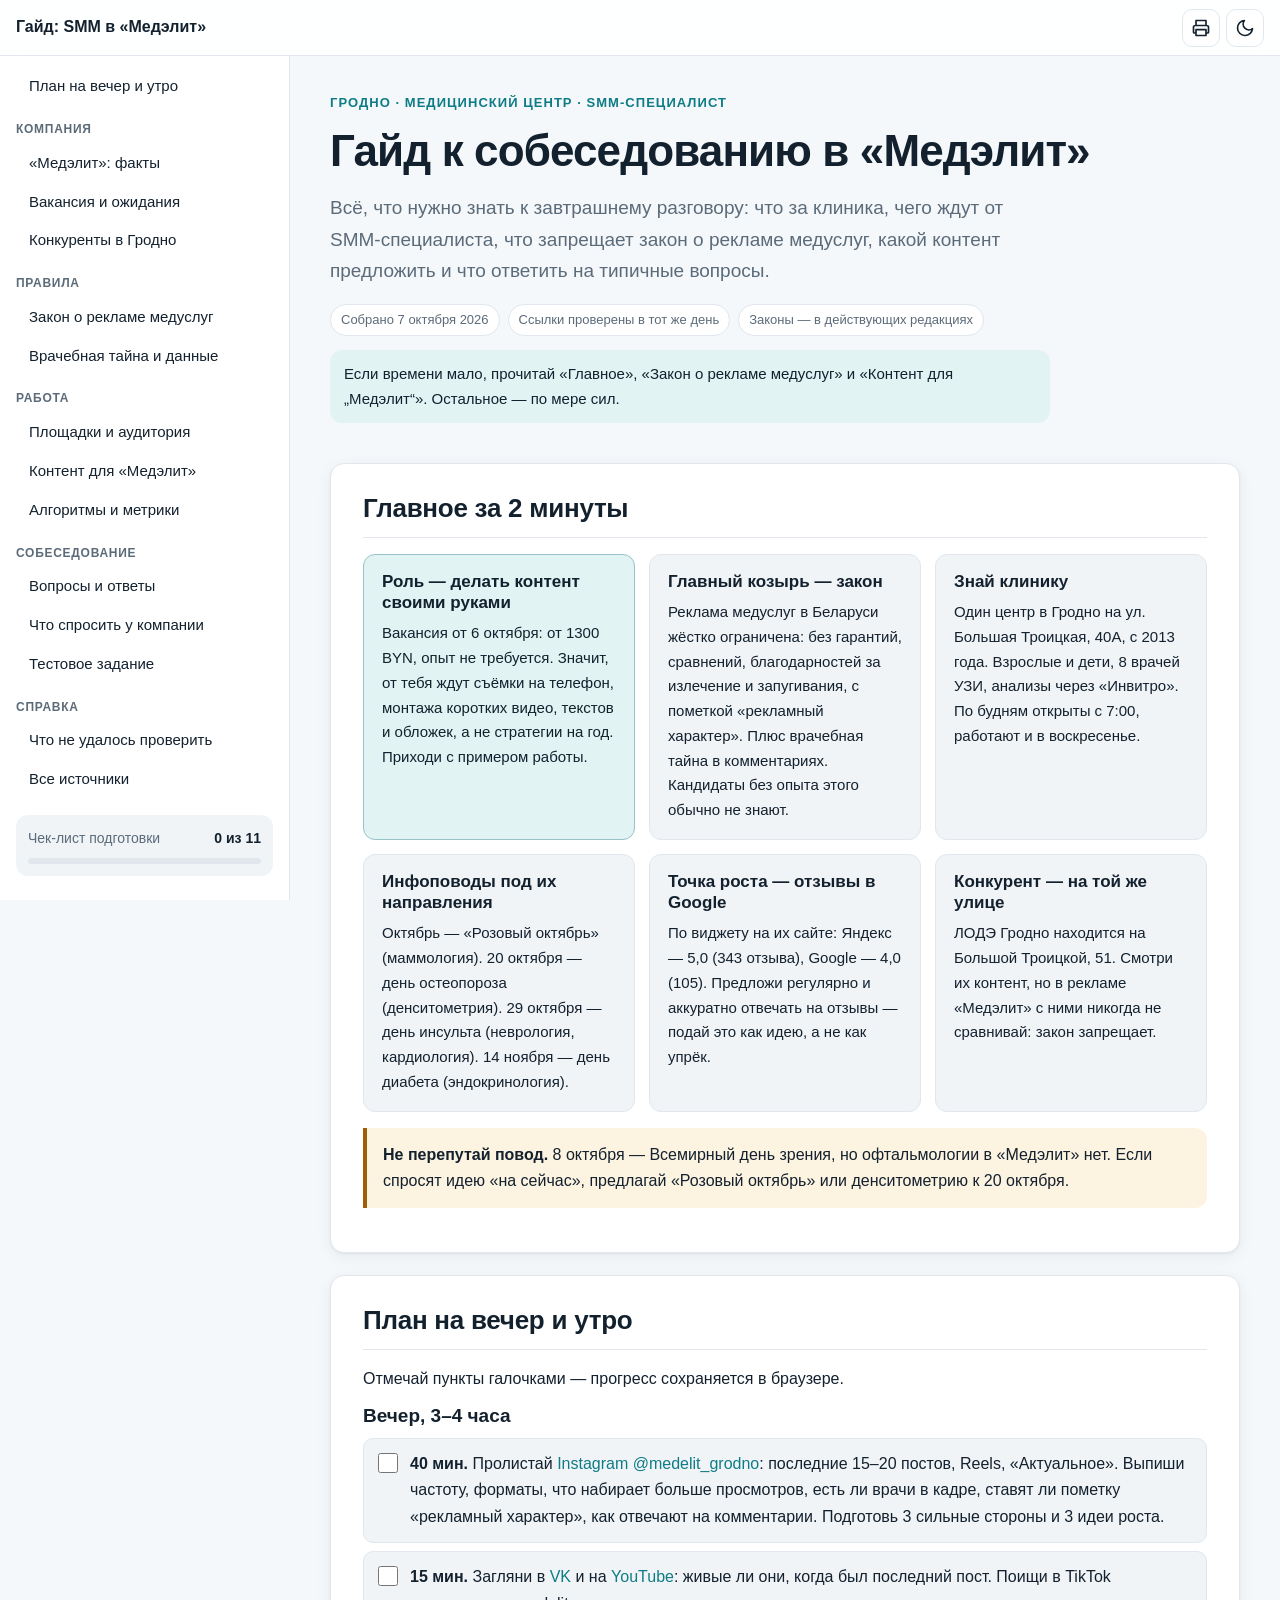
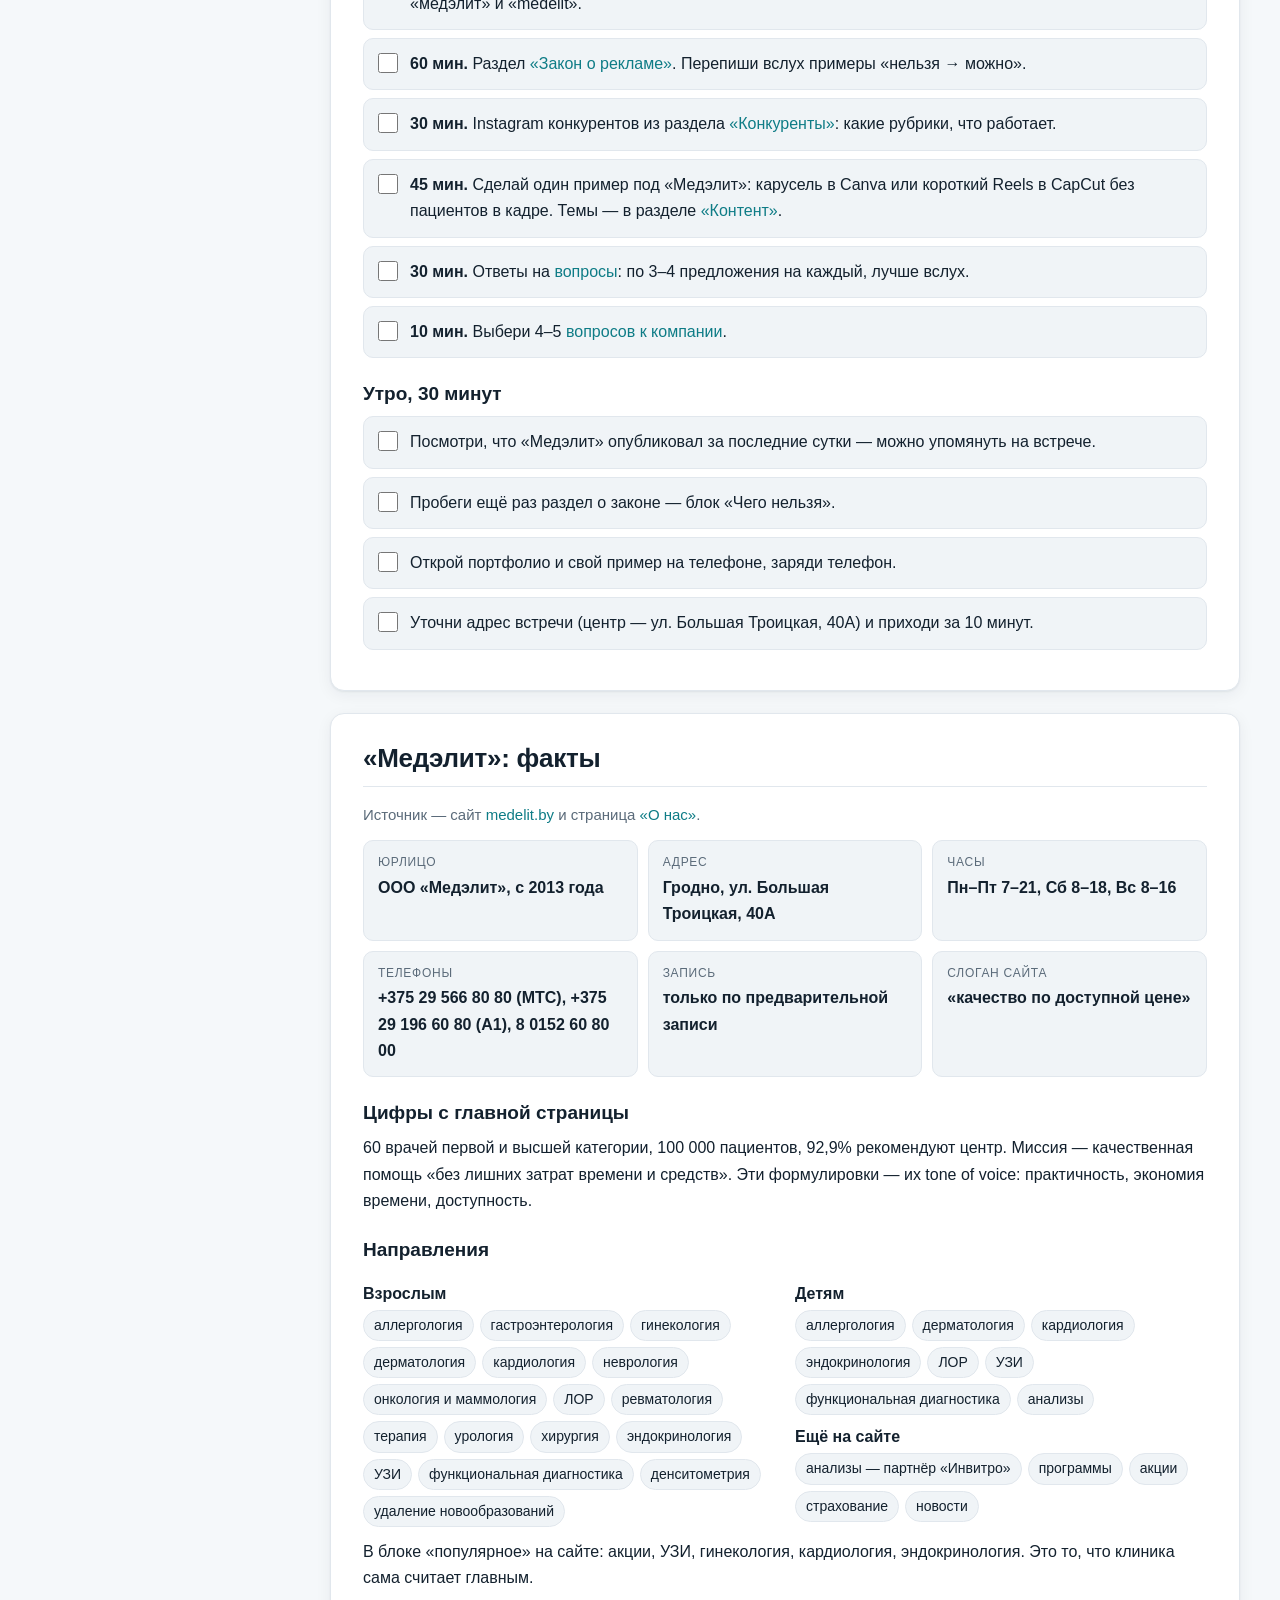
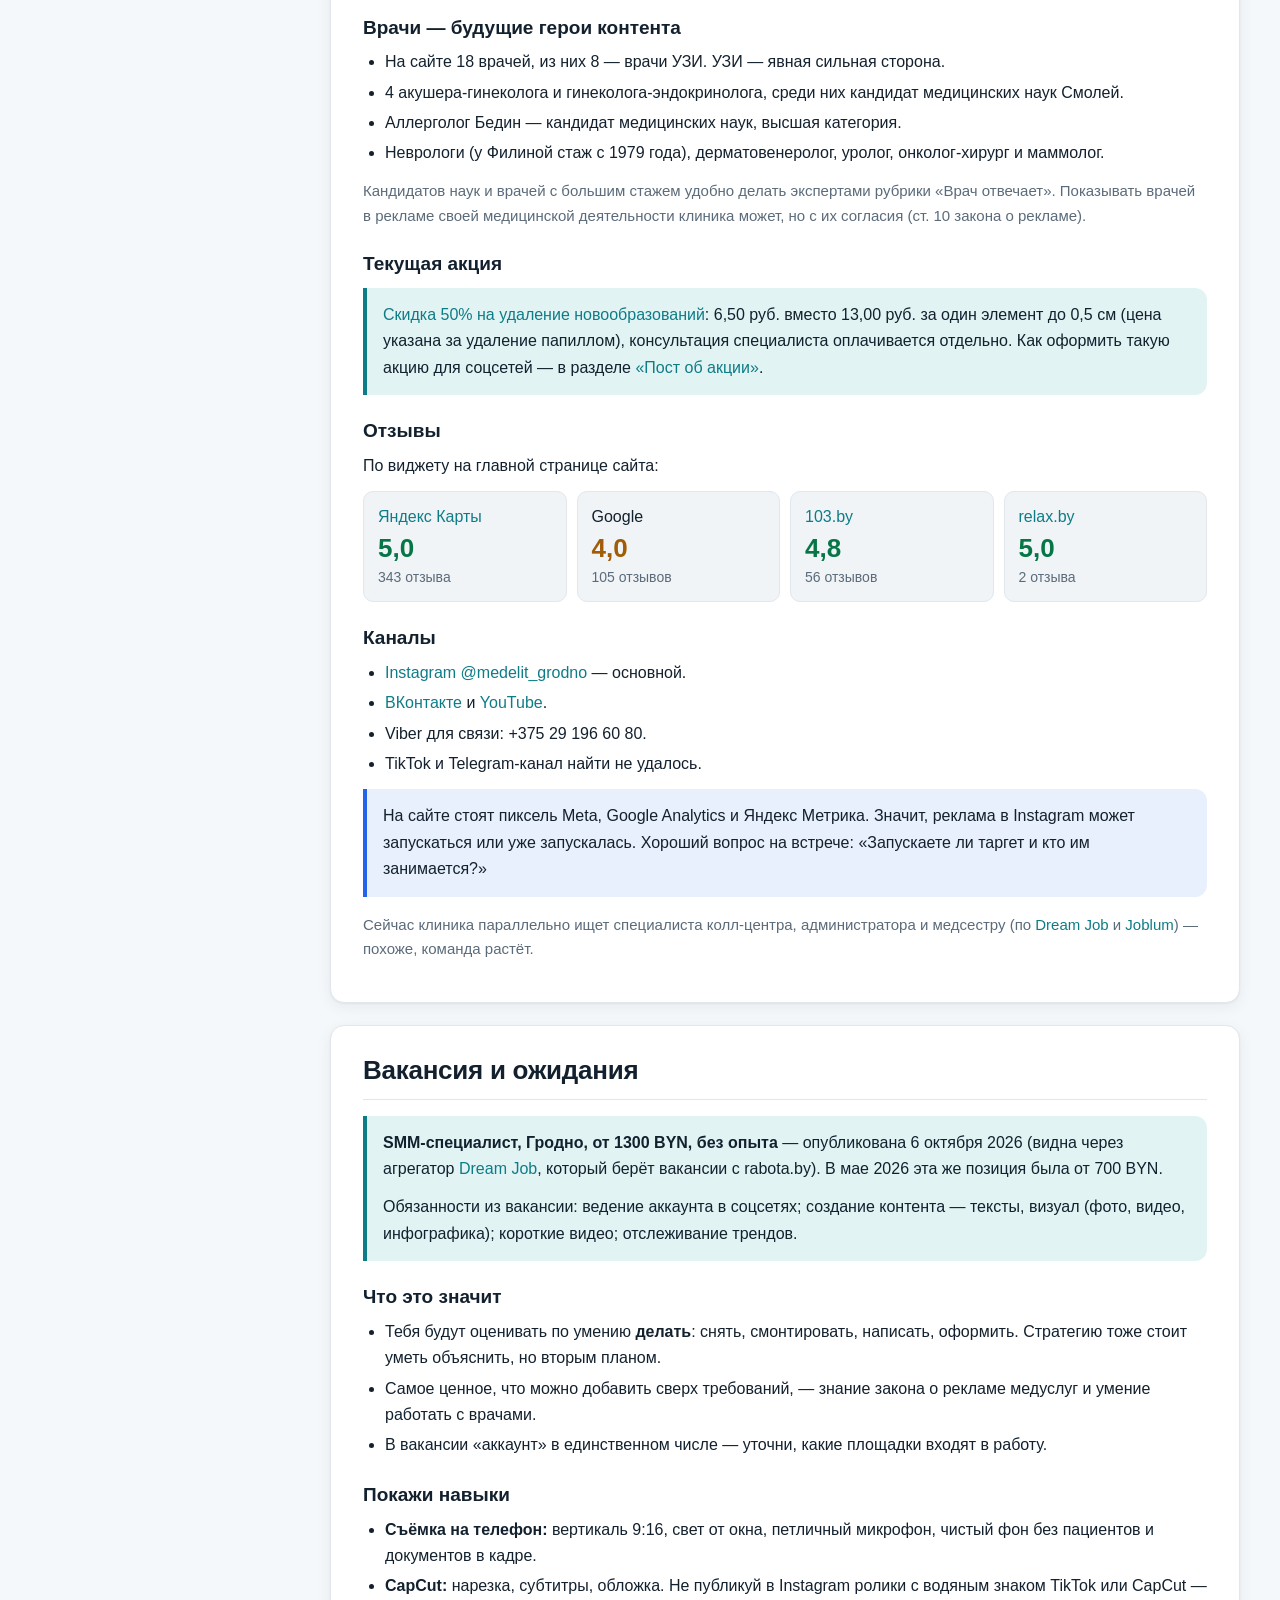
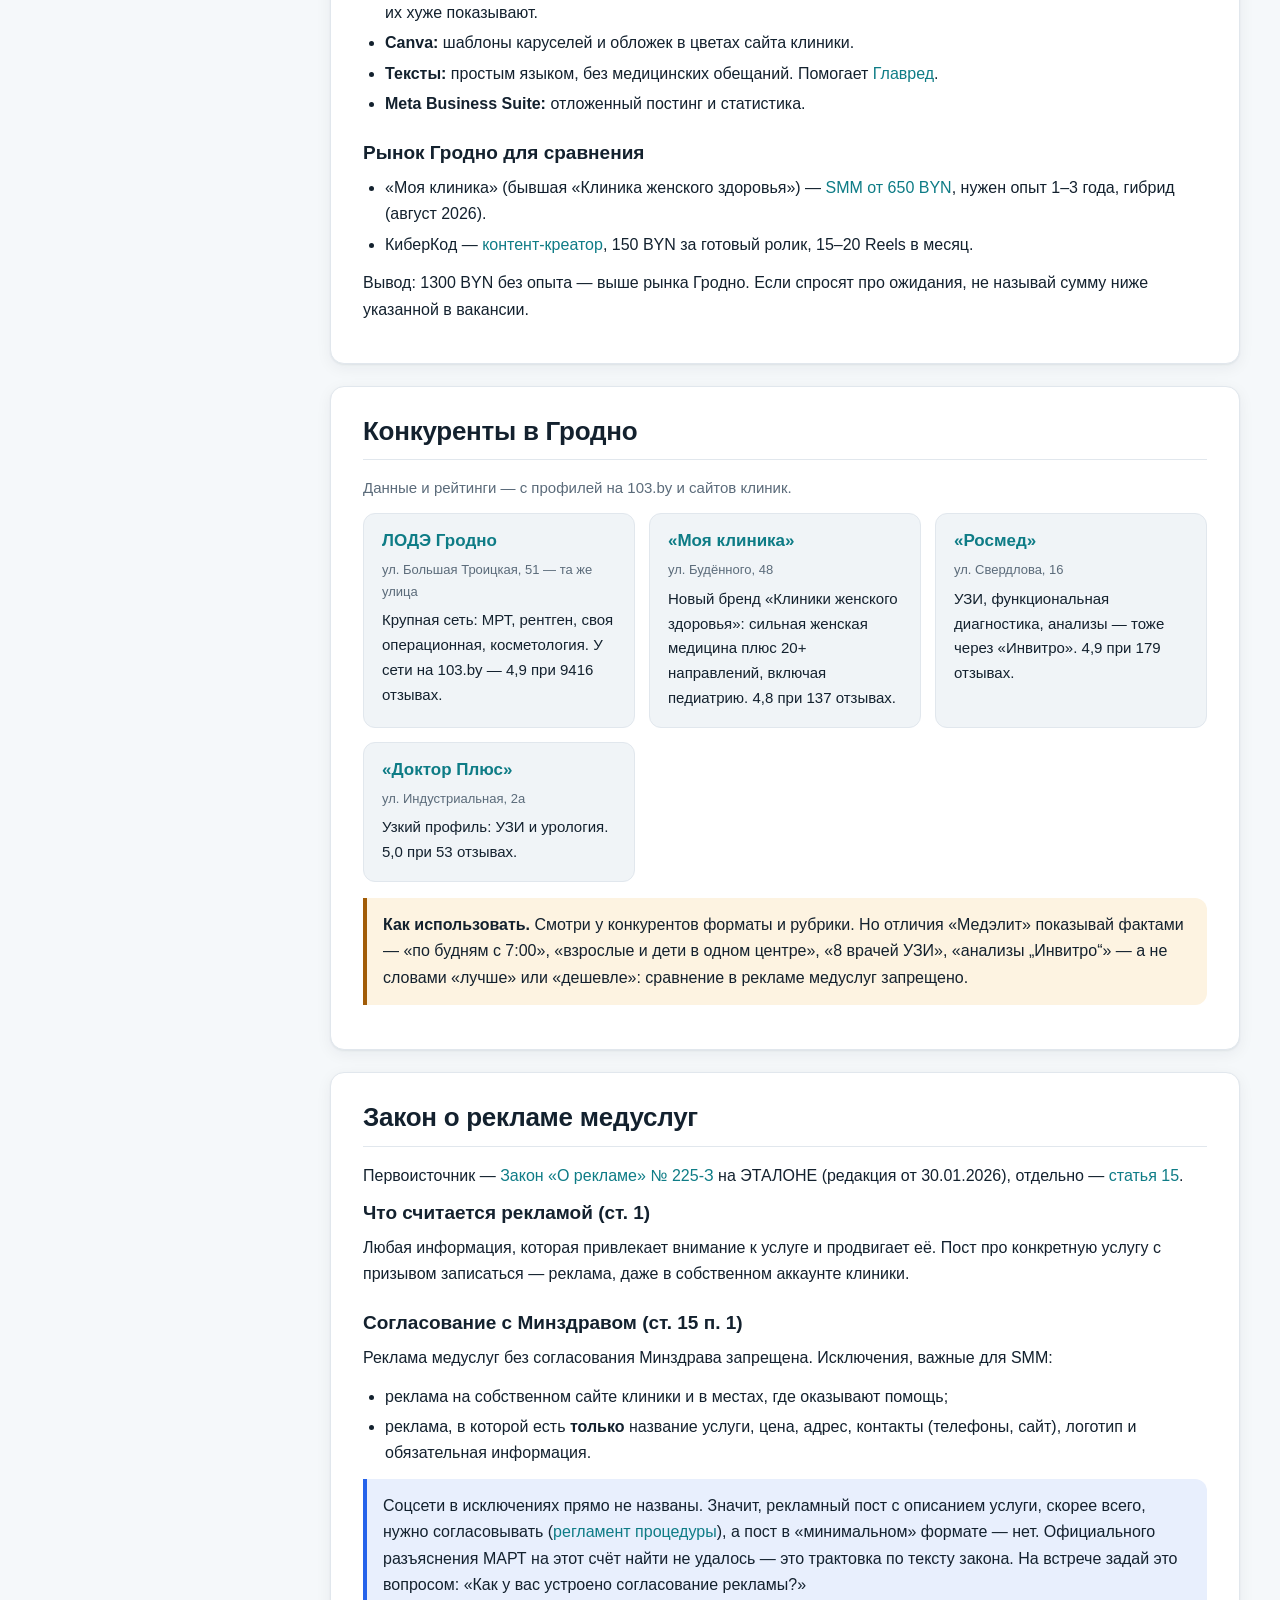
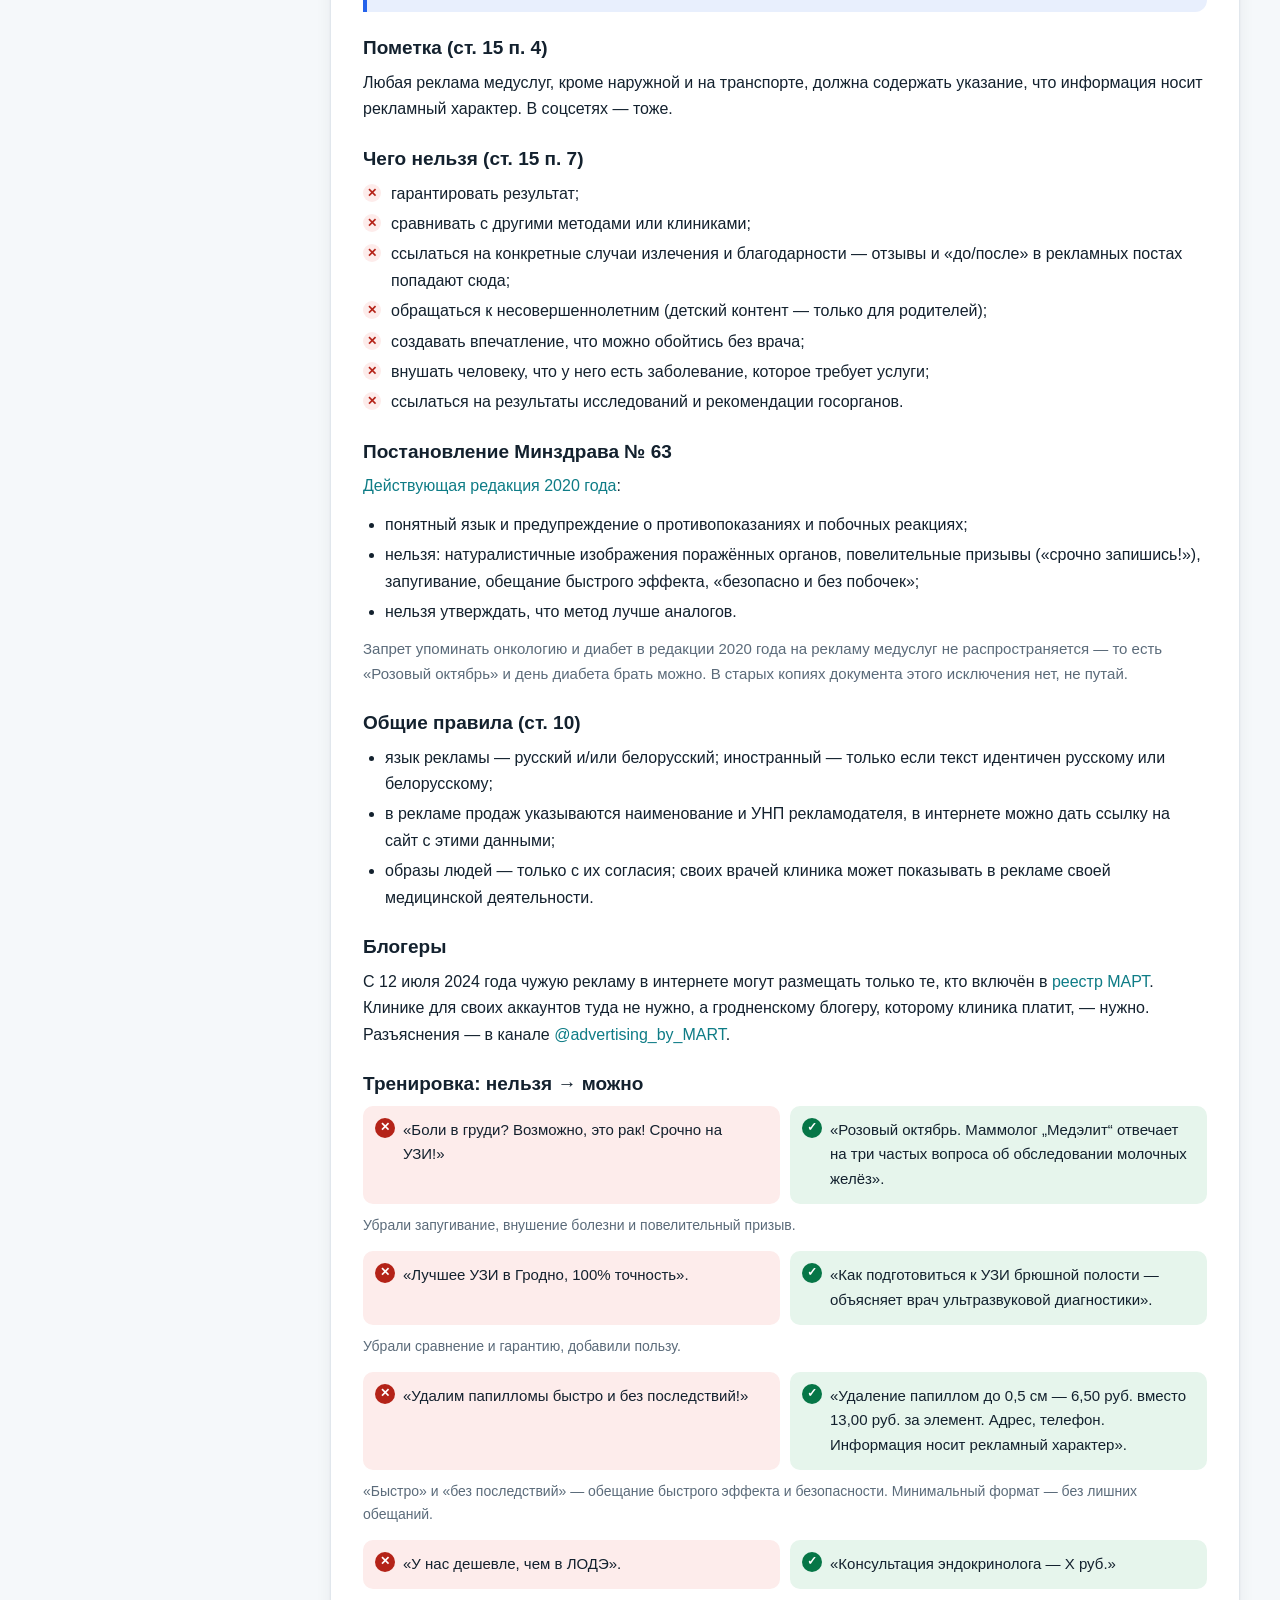
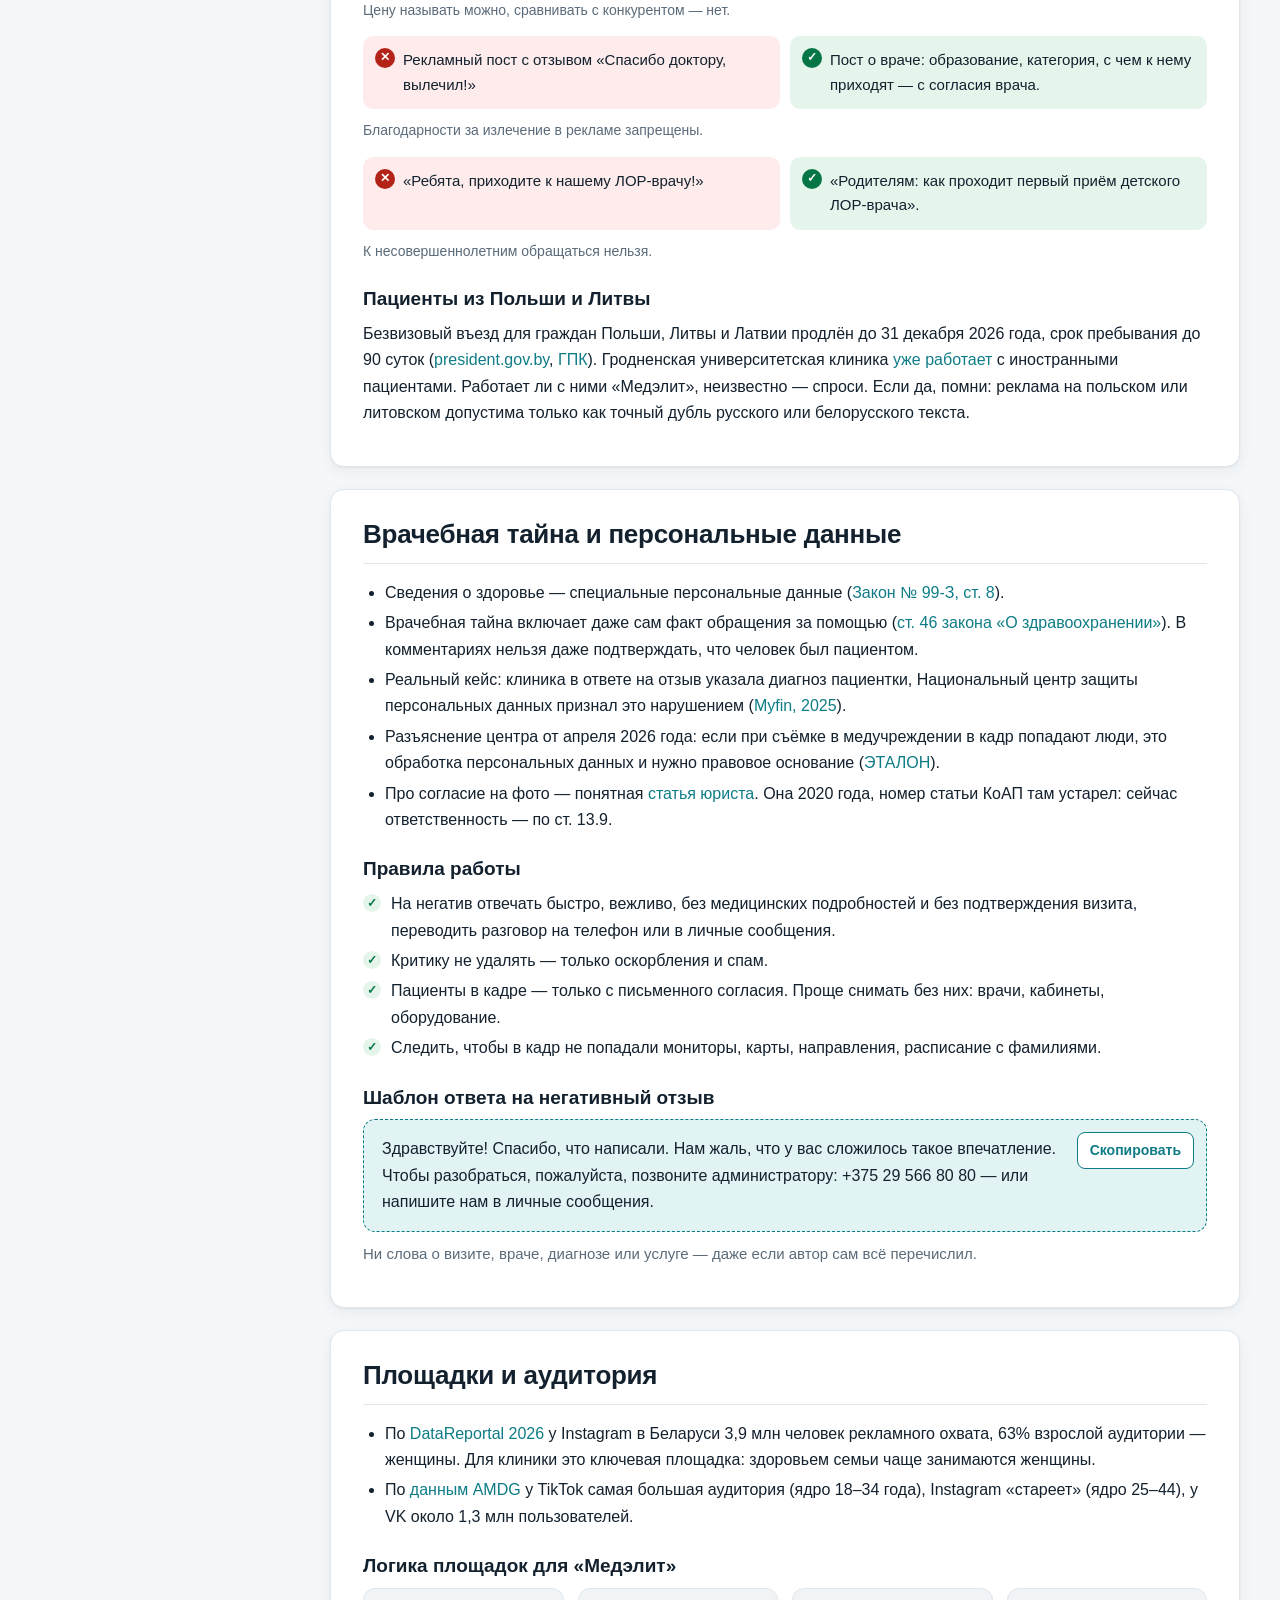
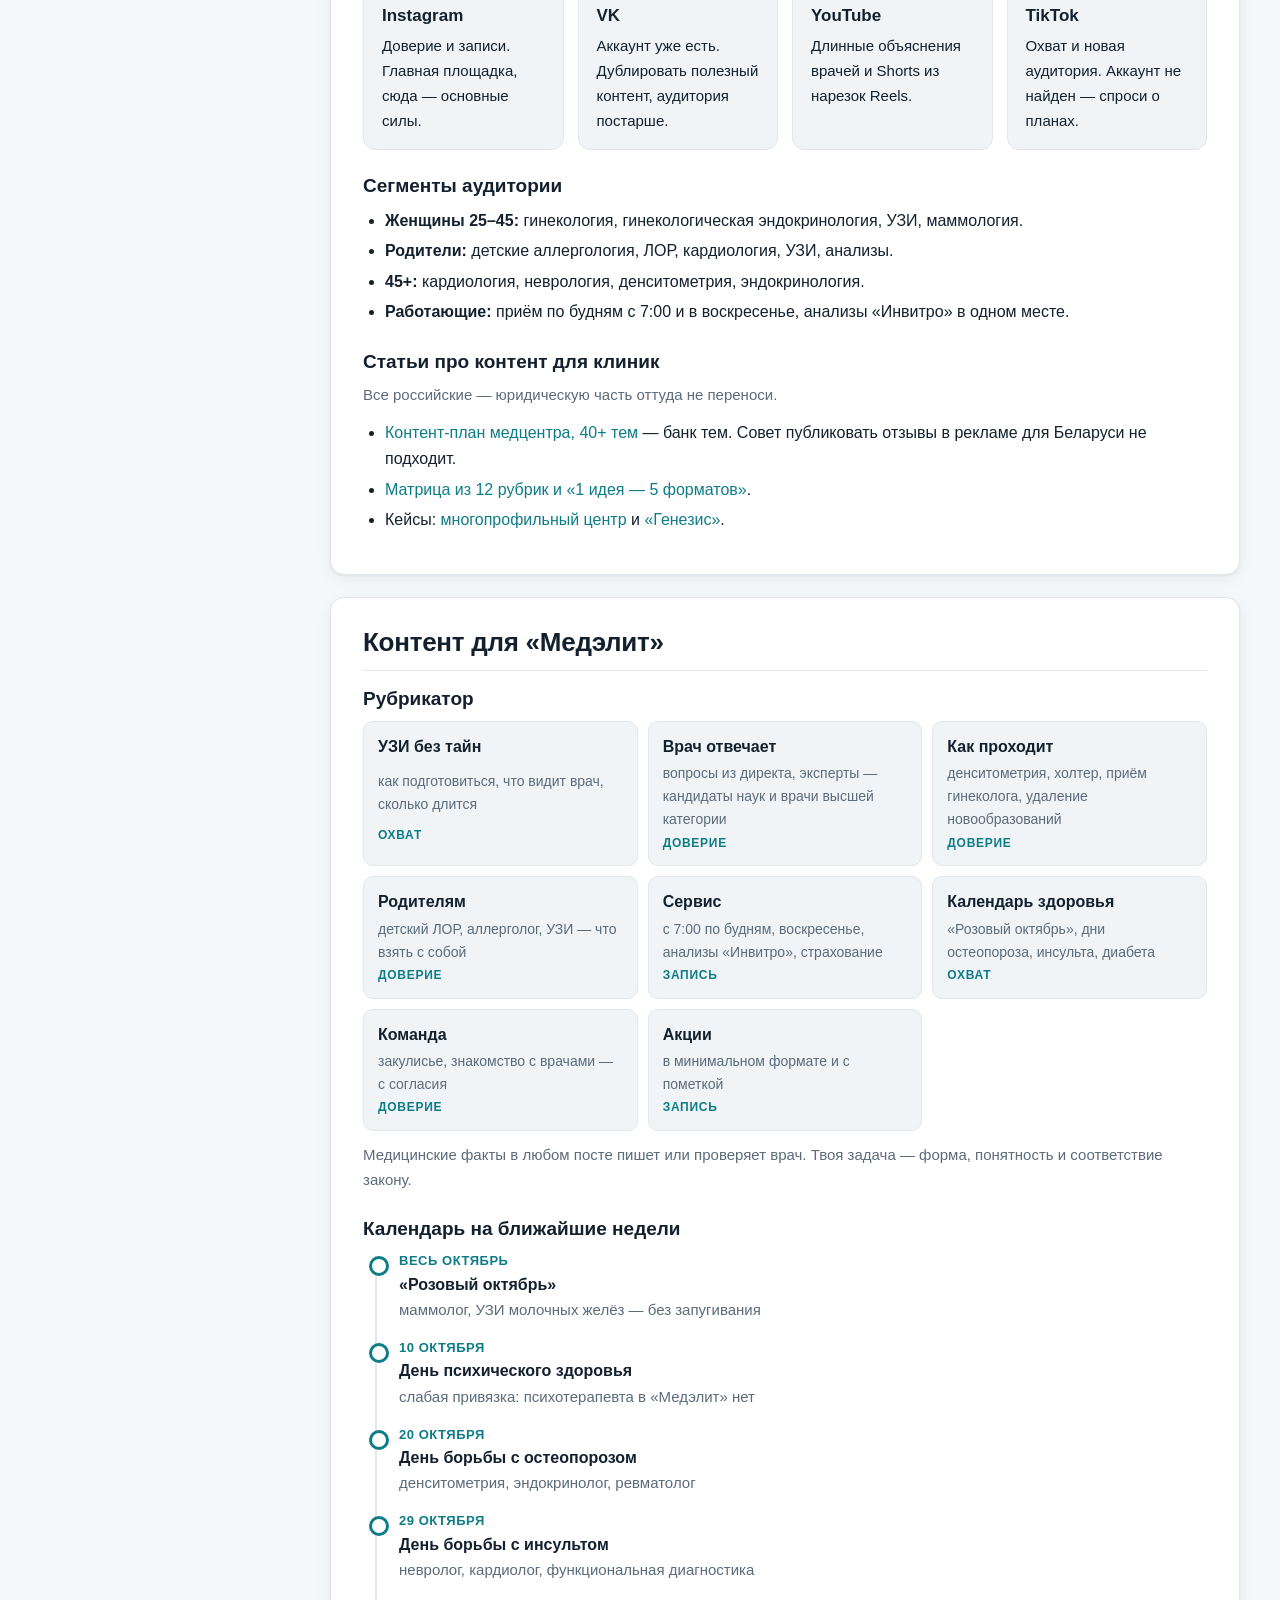
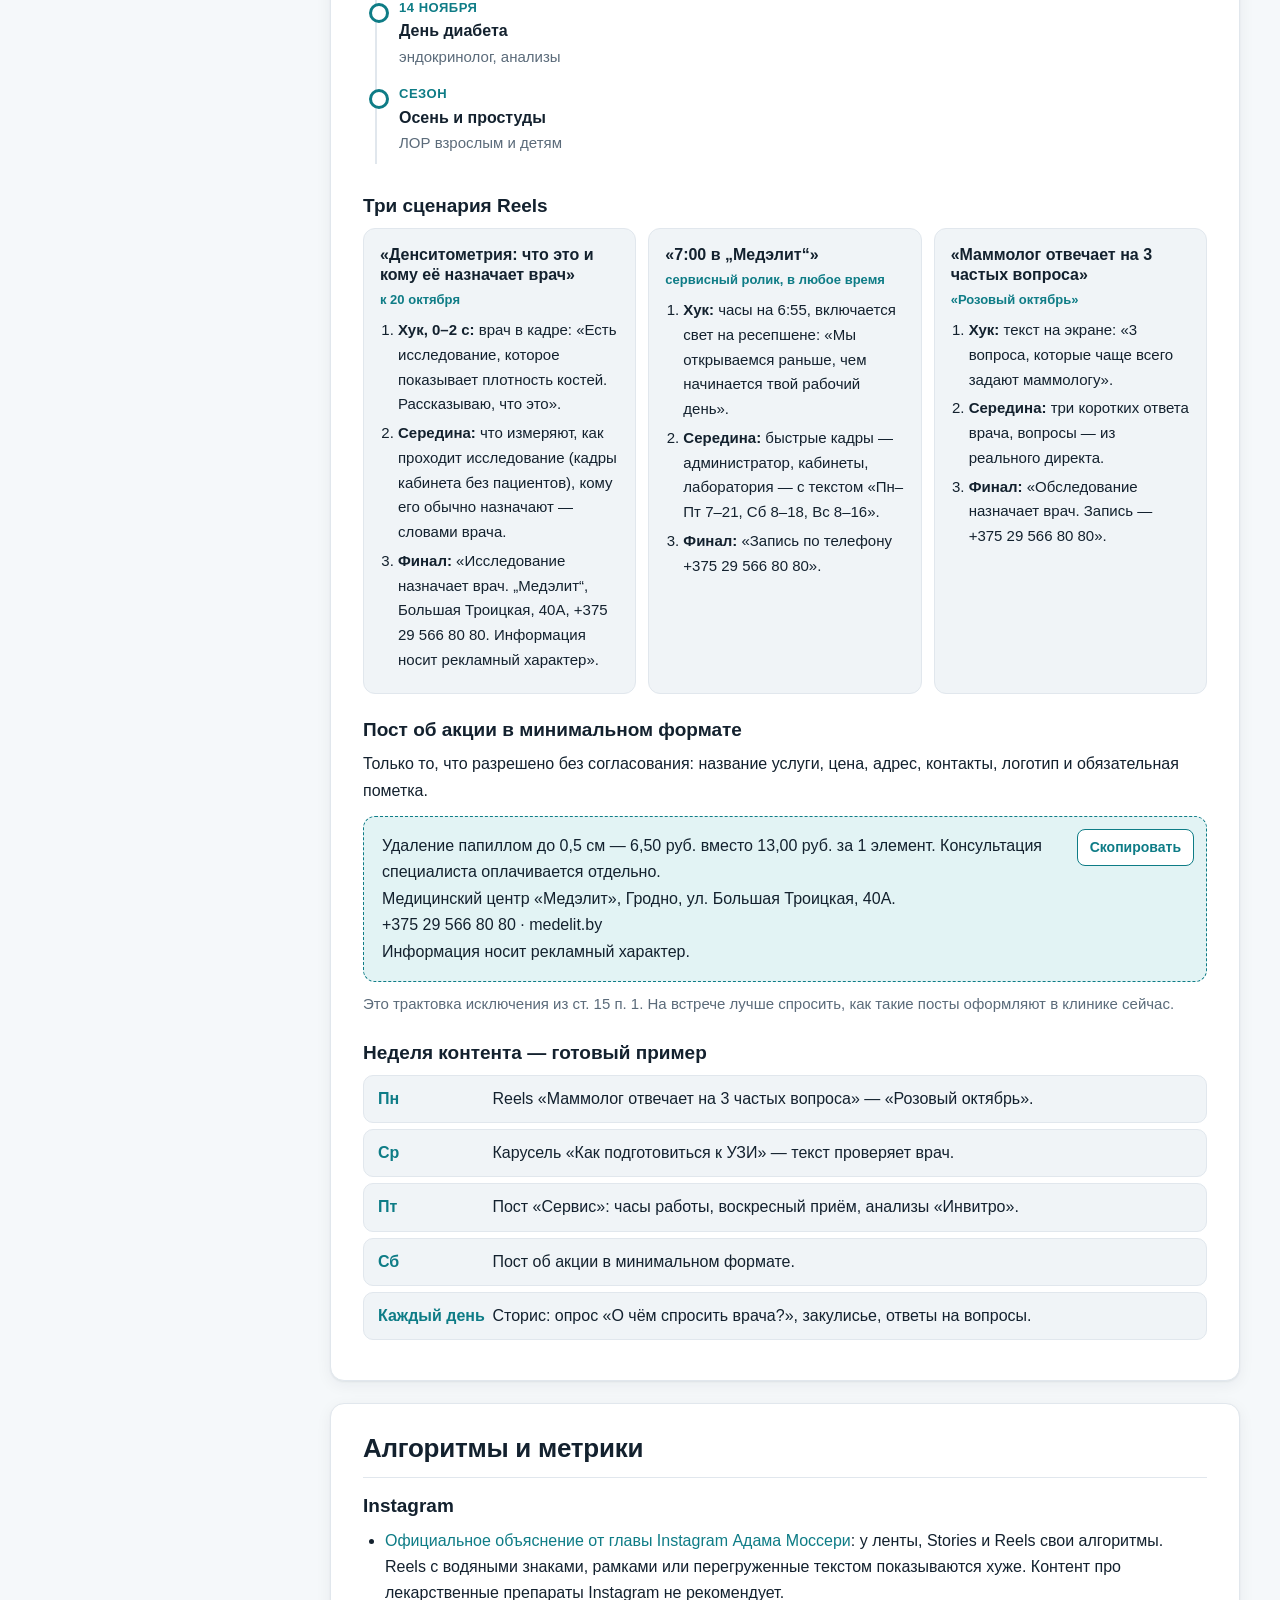
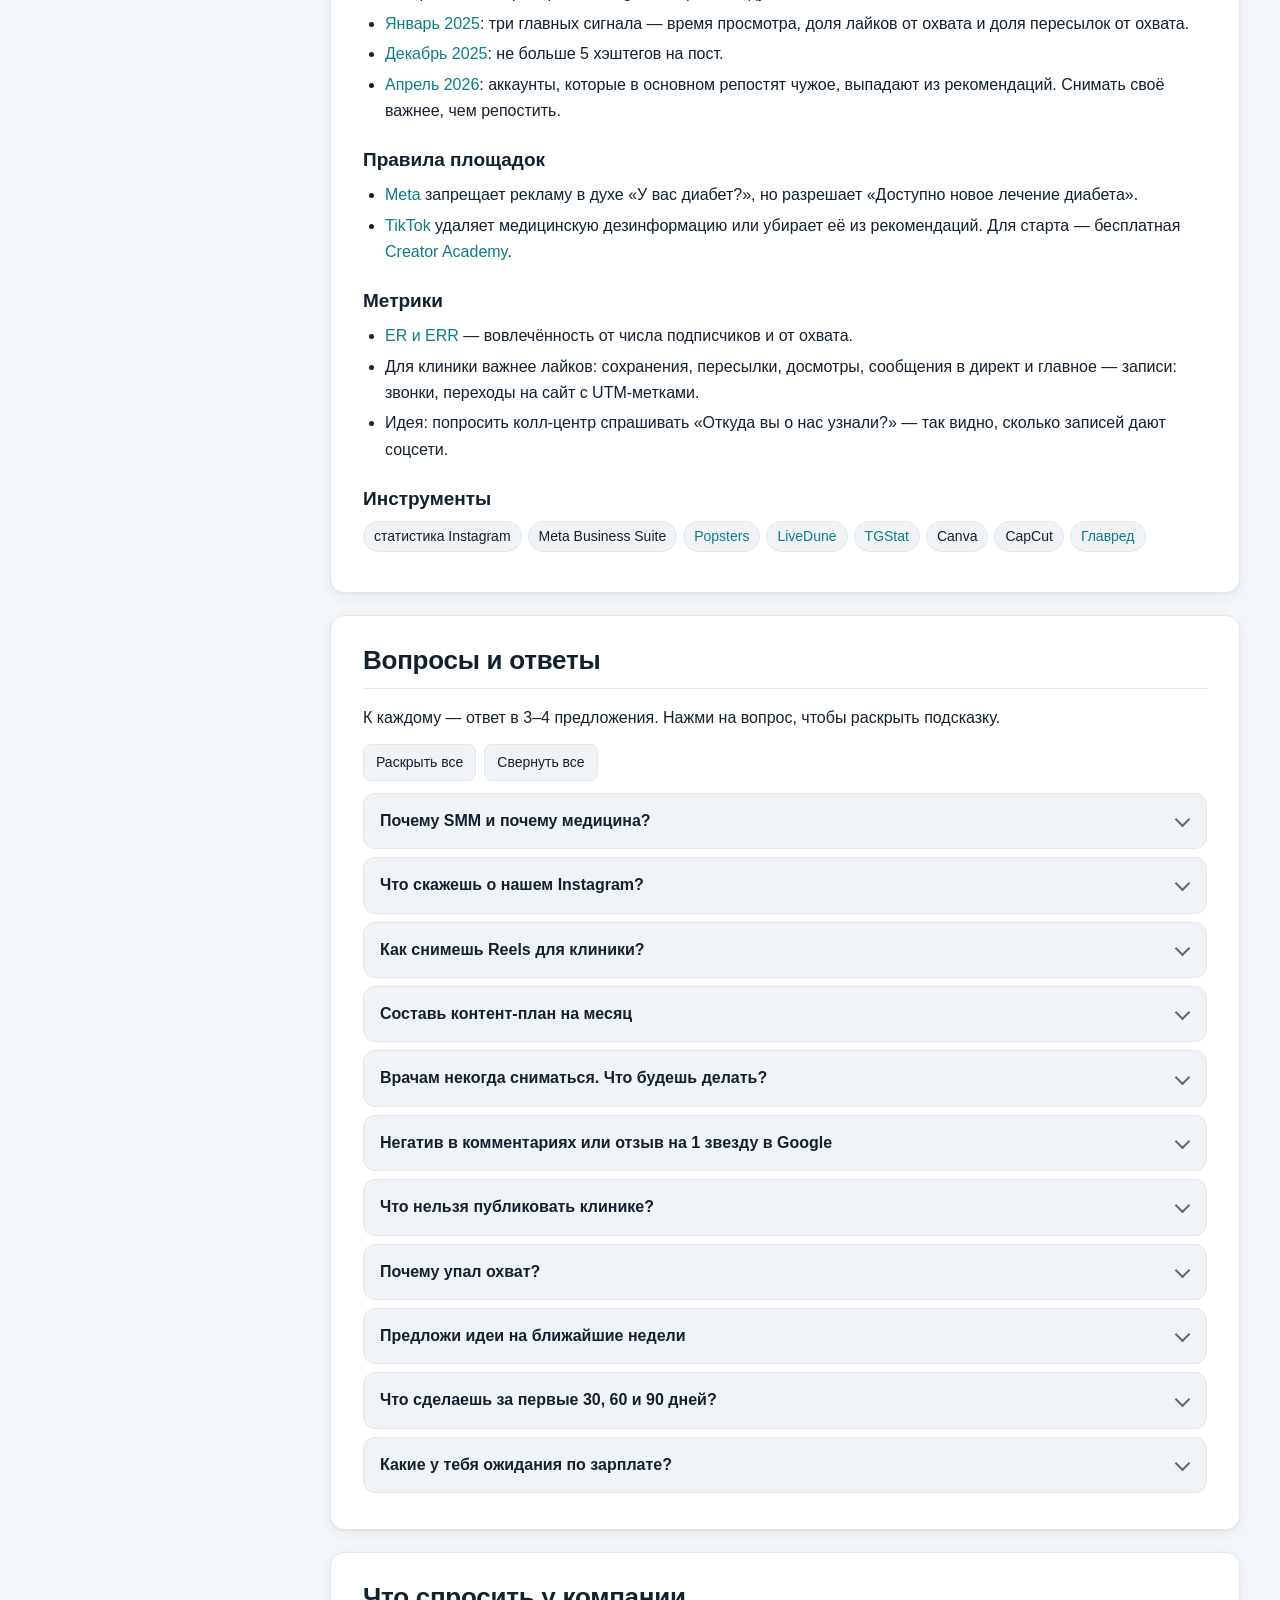
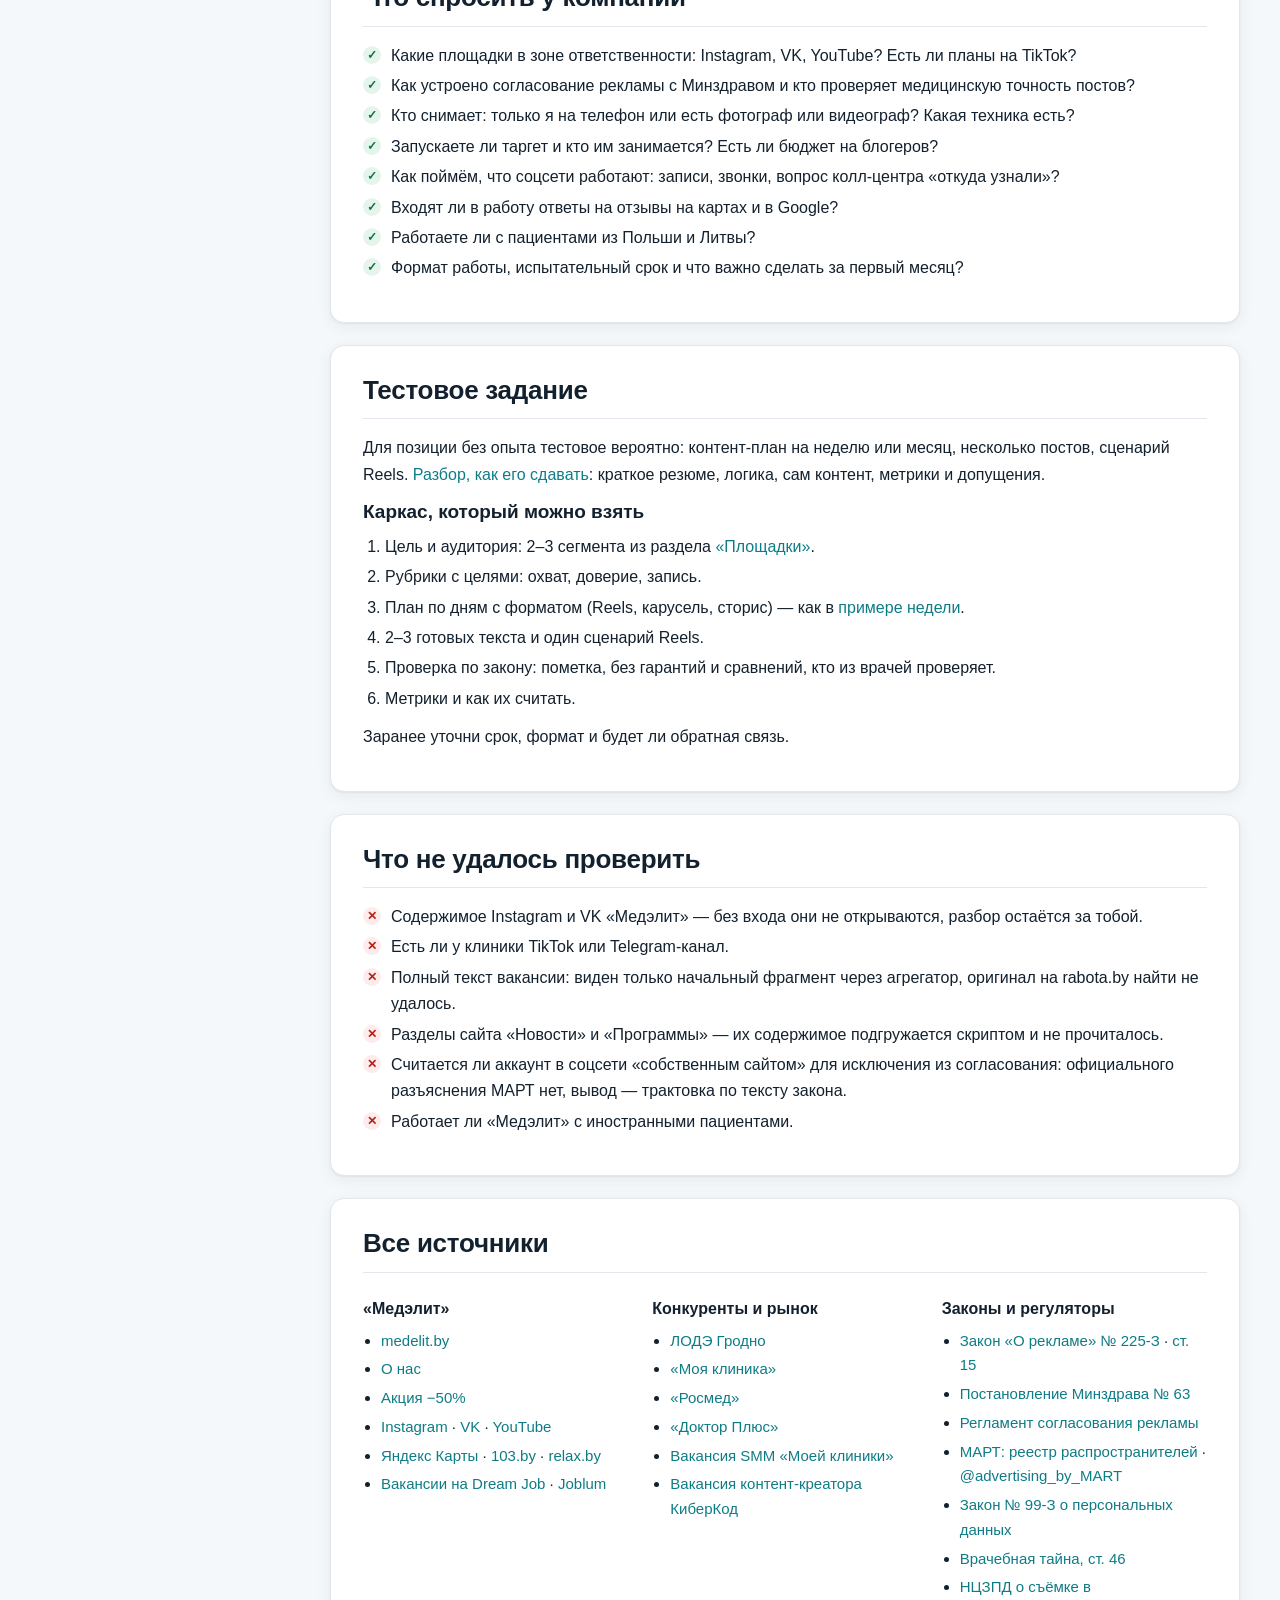
==== index.html @ 2fd73c45 "feat: add MedElit SMM interview guide site Single-page static guide with sidebar navigation, search," ====
<!doctype html>
<html lang="ru">
<head>
  <meta charset="utf-8">
  <meta name="viewport" content="width=device-width, initial-scale=1">
  <title>SMM в «Медэлит»: гайд к собеседованию</title>
  <meta name="description" content="Подготовка к собеседованию на SMM-специалиста медицинского центра «Медэлит» (Гродно): клиника, конкуренты, закон о рекламе медуслуг, контент, вопросы и ответы.">
  <meta name="robots" content="noindex, nofollow">
  <meta name="theme-color" content="#0e7c86">
  <link rel="icon" href="data:image/svg+xml,%3Csvg xmlns='http://www.w3.org/2000/svg' viewBox='0 0 32 32'%3E%3Crect width='32' height='32' rx='8' fill='%230e7c86'/%3E%3Cpath d='M13 7h6v6h6v6h-6v6h-6v-6H7v-6h6z' fill='white'/%3E%3C/svg%3E">
  <script>
    (function () {
      var t = localStorage.getItem('theme');
      if (!t) t = matchMedia('(prefers-color-scheme: dark)').matches ? 'dark' : 'light';
      document.documentElement.dataset.theme = t;
    })();
  </script>
  <link rel="stylesheet" href="assets/style.css">
</head>
<body>
  <div class="progress" aria-hidden="true"><span id="progress-bar"></span></div>

  <header class="topbar">
    <button class="icon-btn menu-btn" id="menu-btn" aria-label="Открыть содержание" aria-controls="sidebar" aria-expanded="false">
      <svg viewBox="0 0 24 24" width="22" height="22"><path d="M3 6h18M3 12h18M3 18h18" stroke="currentColor" stroke-width="2" stroke-linecap="round"/></svg>
    </button>
    <a class="topbar-title" href="#top">Гайд: SMM в «Медэлит»</a>
    <div class="topbar-actions">
      <button class="icon-btn" id="print-btn" aria-label="Распечатать или сохранить в PDF" title="Печать / PDF">
        <svg viewBox="0 0 24 24" width="20" height="20"><path d="M6 9V3h12v6M6 18H4a1 1 0 0 1-1-1v-6a2 2 0 0 1 2-2h14a2 2 0 0 1 2 2v6a1 1 0 0 1-1 1h-2M6 14h12v7H6z" fill="none" stroke="currentColor" stroke-width="2" stroke-linejoin="round"/></svg>
      </button>
      <button class="icon-btn" id="theme-btn" aria-label="Переключить тему" title="Светлая / тёмная тема">
        <svg class="sun" viewBox="0 0 24 24" width="20" height="20"><circle cx="12" cy="12" r="4" fill="none" stroke="currentColor" stroke-width="2"/><path d="M12 2v2M12 20v2M4.9 4.9l1.4 1.4M17.7 17.7l1.4 1.4M2 12h2M20 12h2M4.9 19.1l1.4-1.4M17.7 6.3l1.4-1.4" stroke="currentColor" stroke-width="2" stroke-linecap="round"/></svg>
        <svg class="moon" viewBox="0 0 24 24" width="20" height="20"><path d="M21 12.8A9 9 0 1 1 11.2 3a7 7 0 0 0 9.8 9.8z" fill="none" stroke="currentColor" stroke-width="2" stroke-linejoin="round"/></svg>
      </button>
    </div>
  </header>

  <div class="overlay" id="overlay" hidden></div>

  <aside class="sidebar" id="sidebar" aria-label="Содержание">
    <div class="sidebar-inner">
      <a class="brand" href="#top">
        <span class="brand-mark" aria-hidden="true">+</span>
        <span><strong>Медэлит · SMM</strong><small>собеседование 8 октября 2026</small></span>
      </a>

      <div class="search">
        <input id="search" type="search" placeholder="Поиск по гайду" autocomplete="off" aria-label="Поиск по гайду">
        <div class="search-results" id="search-results" hidden></div>
      </div>

      <nav class="toc" id="toc">
        <p class="toc-group">Сначала</p>
        <a href="#glavnoe">Главное за 2 минуты</a>
        <a href="#plan">План на вечер и утро</a>
        <p class="toc-group">Компания</p>
        <a href="#medelit">«Медэлит»: факты</a>
        <a href="#vakansiya">Вакансия и ожидания</a>
        <a href="#konkurenty">Конкуренты в Гродно</a>
        <p class="toc-group">Правила</p>
        <a href="#zakon">Закон о рекламе медуслуг</a>
        <a href="#dannye">Врачебная тайна и данные</a>
        <p class="toc-group">Работа</p>
        <a href="#ploshchadki">Площадки и аудитория</a>
        <a href="#kontent">Контент для «Медэлит»</a>
        <a href="#algoritmy">Алгоритмы и метрики</a>
        <p class="toc-group">Собеседование</p>
        <a href="#voprosy">Вопросы и ответы</a>
        <a href="#sprosit">Что спросить у компании</a>
        <a href="#testovoe">Тестовое задание</a>
        <p class="toc-group">Справка</p>
        <a href="#ne-provereno">Что не удалось проверить</a>
        <a href="#istochniki">Все источники</a>
      </nav>

      <div class="sidebar-progress">
        <span>Чек-лист подготовки</span>
        <strong id="checklist-total">0 из 0</strong>
        <div class="meter"><span id="checklist-meter"></span></div>
      </div>
    </div>
  </aside>

  <main class="content" id="content">

    <section class="hero" id="top">
      <p class="eyebrow">Гродно · медицинский центр · SMM-специалист</p>
      <h1>Гайд к собеседованию в&nbsp;«Медэлит»</h1>
      <p class="lead">Всё, что нужно знать к завтрашнему разговору: что за клиника, чего ждут от SMM-специалиста, что запрещает закон о рекламе медуслуг, какой контент предложить и что ответить на типичные вопросы.</p>
      <div class="hero-meta">
        <span class="chip">Собрано 7 октября 2026</span>
        <span class="chip">Ссылки проверены в тот же день</span>
        <span class="chip">Законы — в действующих редакциях</span>
      </div>
      <p class="hint">Если времени мало, прочитай «Главное», «Закон о рекламе медуслуг» и «Контент для „Медэлит“». Остальное — по мере сил.</p>
    </section>

    <!-- ============ ГЛАВНОЕ ============ -->
    <section id="glavnoe" class="section">
      <h2>Главное за 2 минуты</h2>
      <div class="cards">
        <article class="card accent">
          <h3>Роль — делать контент своими руками</h3>
          <p>Вакансия от 6 октября: от 1300 BYN, опыт не требуется. Значит, от тебя ждут съёмки на телефон, монтажа коротких видео, текстов и обложек, а не стратегии на год. Приходи с примером работы.</p>
        </article>
        <article class="card">
          <h3>Главный козырь — закон</h3>
          <p>Реклама медуслуг в Беларуси жёстко ограничена: без гарантий, сравнений, благодарностей за излечение и запугивания, с пометкой «рекламный характер». Плюс врачебная тайна в комментариях. Кандидаты без опыта этого обычно не знают.</p>
        </article>
        <article class="card">
          <h3>Знай клинику</h3>
          <p>Один центр в Гродно на ул. Большая Троицкая, 40А, с 2013 года. Взрослые и дети, 8 врачей УЗИ, анализы через «Инвитро». По будням открыты с 7:00, работают и в воскресенье.</p>
        </article>
        <article class="card">
          <h3>Инфоповоды под их направления</h3>
          <p>Октябрь — «Розовый октябрь» (маммология). 20 октября — день остеопороза (денситометрия). 29 октября — день инсульта (неврология, кардиология). 14 ноября — день диабета (эндокринология).</p>
        </article>
        <article class="card">
          <h3>Точка роста — отзывы в Google</h3>
          <p>По виджету на их сайте: Яндекс — 5,0 (343 отзыва), Google — 4,0 (105). Предложи регулярно и аккуратно отвечать на отзывы — подай это как идею, а не как упрёк.</p>
        </article>
        <article class="card">
          <h3>Конкурент — на той же улице</h3>
          <p>ЛОДЭ Гродно находится на Большой Троицкой, 51. Смотри их контент, но в рекламе «Медэлит» с ними никогда не сравнивай: закон запрещает.</p>
        </article>
      </div>
      <div class="callout warn">
        <strong>Не перепутай повод.</strong> 8 октября — Всемирный день зрения, но офтальмологии в «Медэлит» нет. Если спросят идею «на сейчас», предлагай «Розовый октябрь» или денситометрию к 20 октября.
      </div>
    </section>

    <!-- ============ ПЛАН ============ -->
    <section id="plan" class="section">
      <h2>План на вечер и утро</h2>
      <p>Отмечай пункты галочками — прогресс сохраняется в браузере.</p>

      <h3>Вечер, 3–4 часа</h3>
      <ul class="checklist" data-list="evening">
        <li><label><input type="checkbox" data-id="ev-ig"><span><b>40 мин.</b> Пролистай <a href="https://www.instagram.com/medelit_grodno/" target="_blank" rel="noopener">Instagram @medelit_grodno</a>: последние 15–20 постов, Reels, «Актуальное». Выпиши частоту, форматы, что набирает больше просмотров, есть ли врачи в кадре, ставят ли пометку «рекламный характер», как отвечают на комментарии. Подготовь 3 сильные стороны и 3 идеи роста.</span></label></li>
        <li><label><input type="checkbox" data-id="ev-other"><span><b>15 мин.</b> Загляни в <a href="https://vk.com/medelitgrodno" target="_blank" rel="noopener">VK</a> и на <a href="https://www.youtube.com/channel/UCsQl8iFSGzH4QWZoYEbnmRg" target="_blank" rel="noopener">YouTube</a>: живые ли они, когда был последний пост. Поищи в TikTok «медэлит» и «medelit».</span></label></li>
        <li><label><input type="checkbox" data-id="ev-law"><span><b>60 мин.</b> Раздел <a href="#zakon">«Закон о рекламе»</a>. Перепиши вслух примеры «нельзя → можно».</span></label></li>
        <li><label><input type="checkbox" data-id="ev-comp"><span><b>30 мин.</b> Instagram конкурентов из раздела <a href="#konkurenty">«Конкуренты»</a>: какие рубрики, что работает.</span></label></li>
        <li><label><input type="checkbox" data-id="ev-sample"><span><b>45 мин.</b> Сделай один пример под «Медэлит»: карусель в Canva или короткий Reels в CapCut без пациентов в кадре. Темы — в разделе <a href="#kontent">«Контент»</a>.</span></label></li>
        <li><label><input type="checkbox" data-id="ev-answers"><span><b>30 мин.</b> Ответы на <a href="#voprosy">вопросы</a>: по 3–4 предложения на каждый, лучше вслух.</span></label></li>
        <li><label><input type="checkbox" data-id="ev-ask"><span><b>10 мин.</b> Выбери 4–5 <a href="#sprosit">вопросов к компании</a>.</span></label></li>
      </ul>

      <h3>Утро, 30 минут</h3>
      <ul class="checklist" data-list="morning">
        <li><label><input type="checkbox" data-id="mo-fresh"><span>Посмотри, что «Медэлит» опубликовал за последние сутки — можно упомянуть на встрече.</span></label></li>
        <li><label><input type="checkbox" data-id="mo-law"><span>Пробеги ещё раз раздел о законе — блок «Чего нельзя».</span></label></li>
        <li><label><input type="checkbox" data-id="mo-phone"><span>Открой портфолио и свой пример на телефоне, заряди телефон.</span></label></li>
        <li><label><input type="checkbox" data-id="mo-addr"><span>Уточни адрес встречи (центр — ул. Большая Троицкая, 40А) и приходи за 10 минут.</span></label></li>
      </ul>
    </section>

    <!-- ============ МЕДЭЛИТ ============ -->
    <section id="medelit" class="section">
      <h2>«Медэлит»: факты</h2>
      <p class="source-line">Источник — сайт <a href="https://medelit.by/" target="_blank" rel="noopener">medelit.by</a> и страница <a href="https://medelit.by/o-nas" target="_blank" rel="noopener">«О нас»</a>.</p>

      <div class="facts">
        <div class="fact"><span>Юрлицо</span><b>ООО «Медэлит», с 2013 года</b></div>
        <div class="fact"><span>Адрес</span><b>Гродно, ул. Большая Троицкая, 40А</b></div>
        <div class="fact"><span>Часы</span><b>Пн–Пт 7–21, Сб 8–18, Вс 8–16</b></div>
        <div class="fact"><span>Телефоны</span><b>+375 29 566 80 80 (МТС), +375 29 196 60 80 (А1), 8 0152 60 80 00</b></div>
        <div class="fact"><span>Запись</span><b>только по предварительной записи</b></div>
        <div class="fact"><span>Слоган сайта</span><b>«качество по доступной цене»</b></div>
      </div>

      <h3>Цифры с главной страницы</h3>
      <p>60 врачей первой и высшей категории, 100 000 пациентов, 92,9% рекомендуют центр. Миссия — качественная помощь «без лишних затрат времени и средств». Эти формулировки — их tone of voice: практичность, экономия времени, доступность.</p>

      <h3>Направления</h3>
      <div class="two-col">
        <div>
          <h4>Взрослым</h4>
          <p class="tags"><span>аллергология</span><span>гастроэнтерология</span><span>гинекология</span><span>дерматология</span><span>кардиология</span><span>неврология</span><span>онкология и маммология</span><span>ЛОР</span><span>ревматология</span><span>терапия</span><span>урология</span><span>хирургия</span><span>эндокринология</span><span>УЗИ</span><span>функциональная диагностика</span><span>денситометрия</span><span>удаление новообразований</span></p>
        </div>
        <div>
          <h4>Детям</h4>
          <p class="tags"><span>аллергология</span><span>дерматология</span><span>кардиология</span><span>эндокринология</span><span>ЛОР</span><span>УЗИ</span><span>функциональная диагностика</span><span>анализы</span></p>
          <h4>Ещё на сайте</h4>
          <p class="tags"><span>анализы — партнёр «Инвитро»</span><span>программы</span><span>акции</span><span>страхование</span><span>новости</span></p>
        </div>
      </div>
      <p>В блоке «популярное» на сайте: акции, УЗИ, гинекология, кардиология, эндокринология. Это то, что клиника сама считает главным.</p>

      <h3>Врачи — будущие герои контента</h3>
      <ul>
        <li>На сайте 18 врачей, из них 8 — врачи УЗИ. УЗИ — явная сильная сторона.</li>
        <li>4 акушера-гинеколога и гинеколога-эндокринолога, среди них кандидат медицинских наук Смолей.</li>
        <li>Аллерголог Бедин — кандидат медицинских наук, высшая категория.</li>
        <li>Неврологи (у Филиной стаж с 1979 года), дерматовенеролог, уролог, онколог-хирург и маммолог.</li>
      </ul>
      <p class="muted">Кандидатов наук и врачей с большим стажем удобно делать экспертами рубрики «Врач отвечает». Показывать врачей в рекламе своей медицинской деятельности клиника может, но с их согласия (ст. 10 закона о рекламе).</p>

      <h3>Текущая акция</h3>
      <div class="callout">
        <a href="https://medelit.by/promotions/skidka-50-na-udalenie-novoobrazovanij-v-medelit" target="_blank" rel="noopener">Скидка 50% на удаление новообразований</a>: 6,50 руб. вместо 13,00 руб. за один элемент до 0,5 см (цена указана за удаление папиллом), консультация специалиста оплачивается отдельно. Как оформить такую акцию для соцсетей — в разделе <a href="#akciya-post">«Пост об акции»</a>.
      </div>

      <h3>Отзывы</h3>
      <p>По виджету на главной странице сайта:</p>
      <ul class="ratings">
        <li><a href="https://yandex.by/maps/-/CHHcECOq" target="_blank" rel="noopener">Яндекс Карты</a> <b>5,0</b> <span>343 отзыва</span></li>
        <li><span class="r-name">Google</span> <b class="low">4,0</b> <span>105 отзывов</span></li>
        <li><a href="https://medelit.103.by/otzyvy/" target="_blank" rel="noopener">103.by</a> <b>4,8</b> <span>56 отзывов</span></li>
        <li><a href="https://medelit.relax.by/" target="_blank" rel="noopener">relax.by</a> <b>5,0</b> <span>2 отзыва</span></li>
      </ul>

      <h3>Каналы</h3>
      <ul>
        <li><a href="https://www.instagram.com/medelit_grodno/" target="_blank" rel="noopener">Instagram @medelit_grodno</a> — основной.</li>
        <li><a href="https://vk.com/medelitgrodno" target="_blank" rel="noopener">ВКонтакте</a> и <a href="https://www.youtube.com/channel/UCsQl8iFSGzH4QWZoYEbnmRg" target="_blank" rel="noopener">YouTube</a>.</li>
        <li>Viber для связи: +375 29 196 60 80.</li>
        <li>TikTok и Telegram-канал найти не удалось.</li>
      </ul>
      <div class="callout info">
        На сайте стоят пиксель Meta, Google Analytics и Яндекс Метрика. Значит, реклама в Instagram может запускаться или уже запускалась. Хороший вопрос на встрече: «Запускаете ли таргет и кто им занимается?»
      </div>
      <p class="muted">Сейчас клиника параллельно ищет специалиста колл-центра, администратора и медсестру (по <a href="https://dreamjob.ru/employers/457240/vakansii" target="_blank" rel="noopener">Dream Job</a> и <a href="https://by.joblum.com/company/medelit" target="_blank" rel="noopener">Joblum</a>) — похоже, команда растёт.</p>
    </section>

    <!-- ============ ВАКАНСИЯ ============ -->
    <section id="vakansiya" class="section">
      <h2>Вакансия и ожидания</h2>
      <div class="callout accent">
        <p><b>SMM-специалист, Гродно, от 1300 BYN, без опыта</b> — опубликована 6 октября 2026 (видна через агрегатор <a href="https://dreamjob.ru/employers/457240/vakansii" target="_blank" rel="noopener">Dream Job</a>, который берёт вакансии с rabota.by). В мае 2026 эта же позиция была от 700 BYN.</p>
        <p>Обязанности из вакансии: ведение аккаунта в соцсетях; создание контента — тексты, визуал (фото, видео, инфографика); короткие видео; отслеживание трендов.</p>
      </div>

      <h3>Что это значит</h3>
      <ul>
        <li>Тебя будут оценивать по умению <b>делать</b>: снять, смонтировать, написать, оформить. Стратегию тоже стоит уметь объяснить, но вторым планом.</li>
        <li>Самое ценное, что можно добавить сверх требований, — знание закона о рекламе медуслуг и умение работать с врачами.</li>
        <li>В вакансии «аккаунт» в единственном числе — уточни, какие площадки входят в работу.</li>
      </ul>

      <h3>Покажи навыки</h3>
      <ul>
        <li><b>Съёмка на телефон:</b> вертикаль 9:16, свет от окна, петличный микрофон, чистый фон без пациентов и документов в кадре.</li>
        <li><b>CapCut:</b> нарезка, субтитры, обложка. Не публикуй в Instagram ролики с водяным знаком TikTok или CapCut — их хуже показывают.</li>
        <li><b>Canva:</b> шаблоны каруселей и обложек в цветах сайта клиники.</li>
        <li><b>Тексты:</b> простым языком, без медицинских обещаний. Помогает <a href="https://glvrd.ru/" target="_blank" rel="noopener">Главред</a>.</li>
        <li><b>Meta Business Suite:</b> отложенный постинг и статистика.</li>
      </ul>

      <h3>Рынок Гродно для сравнения</h3>
      <ul>
        <li>«Моя клиника» (бывшая «Клиника женского здоровья») — <a href="https://grodno.rabota.by/vacancy/136584482" target="_blank" rel="noopener">SMM от 650 BYN</a>, нужен опыт 1–3 года, гибрид (август 2026).</li>
        <li>КиберКод — <a href="https://grodno.rabota.by/vacancy/136312930" target="_blank" rel="noopener">контент-креатор</a>, 150 BYN за готовый ролик, 15–20 Reels в месяц.</li>
      </ul>
      <p>Вывод: 1300 BYN без опыта — выше рынка Гродно. Если спросят про ожидания, не называй сумму ниже указанной в вакансии.</p>
    </section>

    <!-- ============ КОНКУРЕНТЫ ============ -->
    <section id="konkurenty" class="section">
      <h2>Конкуренты в Гродно</h2>
      <p class="source-line">Данные и рейтинги — с профилей на 103.by и сайтов клиник.</p>
      <div class="cards">
        <article class="card">
          <h3><a href="https://lode-grodno-3.103.by/" target="_blank" rel="noopener">ЛОДЭ Гродно</a></h3>
          <p class="meta">ул. Большая Троицкая, 51 — та же улица</p>
          <p>Крупная сеть: МРТ, рентген, своя операционная, косметология. У сети на 103.by — 4,9 при 9416 отзывах.</p>
        </article>
        <article class="card">
          <h3><a href="https://myclinic.by/" target="_blank" rel="noopener">«Моя клиника»</a></h3>
          <p class="meta">ул. Будённого, 48</p>
          <p>Новый бренд «Клиники женского здоровья»: сильная женская медицина плюс 20+ направлений, включая педиатрию. 4,8 при 137 отзывах.</p>
        </article>
        <article class="card">
          <h3><a href="https://rosmed.103.by/" target="_blank" rel="noopener">«Росмед»</a></h3>
          <p class="meta">ул. Свердлова, 16</p>
          <p>УЗИ, функциональная диагностика, анализы — тоже через «Инвитро». 4,9 при 179 отзывах.</p>
        </article>
        <article class="card">
          <h3><a href="https://doctorplus.103.by/rubric/uzi/" target="_blank" rel="noopener">«Доктор Плюс»</a></h3>
          <p class="meta">ул. Индустриальная, 2а</p>
          <p>Узкий профиль: УЗИ и урология. 5,0 при 53 отзывах.</p>
        </article>
      </div>
      <div class="callout warn">
        <strong>Как использовать.</strong> Смотри у конкурентов форматы и рубрики. Но отличия «Медэлит» показывай фактами — «по будням с 7:00», «взрослые и дети в одном центре», «8 врачей УЗИ», «анализы „Инвитро“» — а не словами «лучше» или «дешевле»: сравнение в рекламе медуслуг запрещено.
      </div>
    </section>

    <!-- ============ ЗАКОН ============ -->
    <section id="zakon" class="section">
      <h2>Закон о рекламе медуслуг</h2>
      <p>Первоисточник — <a href="https://etalonline.by/document/?regnum=h10700225" target="_blank" rel="noopener">Закон «О рекламе» № 225-З</a> на ЭТАЛОНЕ (редакция от 30.01.2026), отдельно — <a href="https://zakony-by.com/zakon_rb_o_reklame/15.htm" target="_blank" rel="noopener">статья 15</a>.</p>

      <h3>Что считается рекламой (ст. 1)</h3>
      <p>Любая информация, которая привлекает внимание к услуге и продвигает её. Пост про конкретную услугу с призывом записаться — реклама, даже в собственном аккаунте клиники.</p>

      <h3>Согласование с Минздравом (ст. 15 п. 1)</h3>
      <p>Реклама медуслуг без согласования Минздрава запрещена. Исключения, важные для SMM:</p>
      <ul>
        <li>реклама на собственном сайте клиники и в местах, где оказывают помощь;</li>
        <li>реклама, в которой есть <b>только</b> название услуги, цена, адрес, контакты (телефоны, сайт), логотип и обязательная информация.</li>
      </ul>
      <div class="callout info">
        Соцсети в исключениях прямо не названы. Значит, рекламный пост с описанием услуги, скорее всего, нужно согласовывать (<a href="http://rceth.by/Documents/regl2024.pdf" target="_blank" rel="noopener">регламент процедуры</a>), а пост в «минимальном» формате — нет. Официального разъяснения МАРТ на этот счёт найти не удалось — это трактовка по тексту закона. На встрече задай это вопросом: «Как у вас устроено согласование рекламы?»
      </div>

      <h3>Пометка (ст. 15 п. 4)</h3>
      <p>Любая реклама медуслуг, кроме наружной и на транспорте, должна содержать указание, что информация носит рекламный характер. В соцсетях — тоже.</p>

      <h3 id="nelzya">Чего нельзя (ст. 15 п. 7)</h3>
      <ul class="cross">
        <li>гарантировать результат;</li>
        <li>сравнивать с другими методами или клиниками;</li>
        <li>ссылаться на конкретные случаи излечения и благодарности — отзывы и «до/после» в рекламных постах попадают сюда;</li>
        <li>обращаться к несовершеннолетним (детский контент — только для родителей);</li>
        <li>создавать впечатление, что можно обойтись без врача;</li>
        <li>внушать человеку, что у него есть заболевание, которое требует услуги;</li>
        <li>ссылаться на результаты исследований и рекомендации госорганов.</li>
      </ul>

      <h3>Постановление Минздрава № 63</h3>
      <p><a href="https://base3.spinform.ru/show_doc.fwx?rgn=97673" target="_blank" rel="noopener">Действующая редакция 2020 года</a>:</p>
      <ul>
        <li>понятный язык и предупреждение о противопоказаниях и побочных реакциях;</li>
        <li>нельзя: натуралистичные изображения поражённых органов, повелительные призывы («срочно запишись!»), запугивание, обещание быстрого эффекта, «безопасно и без побочек»;</li>
        <li>нельзя утверждать, что метод лучше аналогов.</li>
      </ul>
      <p class="muted">Запрет упоминать онкологию и диабет в редакции 2020 года на рекламу медуслуг не распространяется — то есть «Розовый октябрь» и день диабета брать можно. В старых копиях документа этого исключения нет, не путай.</p>

      <h3>Общие правила (ст. 10)</h3>
      <ul>
        <li>язык рекламы — русский и/или белорусский; иностранный — только если текст идентичен русскому или белорусскому;</li>
        <li>в рекламе продаж указываются наименование и УНП рекламодателя, в интернете можно дать ссылку на сайт с этими данными;</li>
        <li>образы людей — только с их согласия; своих врачей клиника может показывать в рекламе своей медицинской деятельности.</li>
      </ul>

      <h3>Блогеры</h3>
      <p>С 12 июля 2024 года чужую рекламу в интернете могут размещать только те, кто включён в <a href="https://www.mart.gov.by/news/novost/osnovnye-novshestva-v-sfere-reklamy-chto-nuzhno-znat-uchastnikam-rynka/" target="_blank" rel="noopener">реестр МАРТ</a>. Клинике для своих аккаунтов туда не нужно, а гродненскому блогеру, которому клиника платит, — нужно. Разъяснения — в канале <a href="https://t.me/advertising_by_MART" target="_blank" rel="noopener">@advertising_by_MART</a>.</p>

      <h3>Тренировка: нельзя → можно</h3>
      <div class="rewrite">
        <div class="bad">«Боли в груди? Возможно, это рак! Срочно на УЗИ!»</div>
        <div class="good">«Розовый октябрь. Маммолог „Медэлит“ отвечает на три частых вопроса об обследовании молочных желёз».</div>
        <p class="why">Убрали запугивание, внушение болезни и повелительный призыв.</p>
      </div>
      <div class="rewrite">
        <div class="bad">«Лучшее УЗИ в Гродно, 100% точность».</div>
        <div class="good">«Как подготовиться к УЗИ брюшной полости — объясняет врач ультразвуковой диагностики».</div>
        <p class="why">Убрали сравнение и гарантию, добавили пользу.</p>
      </div>
      <div class="rewrite">
        <div class="bad">«Удалим папилломы быстро и без последствий!»</div>
        <div class="good">«Удаление папиллом до 0,5 см — 6,50 руб. вместо 13,00 руб. за элемент. Адрес, телефон. Информация носит рекламный характер».</div>
        <p class="why">«Быстро» и «без последствий» — обещание быстрого эффекта и безопасности. Минимальный формат — без лишних обещаний.</p>
      </div>
      <div class="rewrite">
        <div class="bad">«У нас дешевле, чем в ЛОДЭ».</div>
        <div class="good">«Консультация эндокринолога — X руб.»</div>
        <p class="why">Цену называть можно, сравнивать с конкурентом — нет.</p>
      </div>
      <div class="rewrite">
        <div class="bad">Рекламный пост с отзывом «Спасибо доктору, вылечил!»</div>
        <div class="good">Пост о враче: образование, категория, с чем к нему приходят — с согласия врача.</div>
        <p class="why">Благодарности за излечение в рекламе запрещены.</p>
      </div>
      <div class="rewrite">
        <div class="bad">«Ребята, приходите к нашему ЛОР-врачу!»</div>
        <div class="good">«Родителям: как проходит первый приём детского ЛОР-врача».</div>
        <p class="why">К несовершеннолетним обращаться нельзя.</p>
      </div>

      <h3>Пациенты из Польши и Литвы</h3>
      <p>Безвизовый въезд для граждан Польши, Литвы и Латвии продлён до 31 декабря 2026 года, срок пребывания до 90 суток (<a href="https://president.gov.by/ru/events/po-reseniu-prezidenta-bezvizovyj-rezim-v-ezda-v-stranu-dla-grazhdan-38-evropejskih-gosudarstv-prodlen-na-2026-god" target="_blank" rel="noopener">president.gov.by</a>, <a href="https://gpk.gov.by/peresechenie-granitsy/bezvizovyy-vezd-v-belarus-dlya-grazhdan-litvy-i-latvii/" target="_blank" rel="noopener">ГПК</a>). Гродненская университетская клиника <a href="https://www.gocb.by/en/patsientam/list-ozhidaniya-na-endoprotezirovanie/item/1480-meditsinskij-turizm.html" target="_blank" rel="noopener">уже работает</a> с иностранными пациентами. Работает ли с ними «Медэлит», неизвестно — спроси. Если да, помни: реклама на польском или литовском допустима только как точный дубль русского или белорусского текста.</p>
    </section>

    <!-- ============ ДАННЫЕ ============ -->
    <section id="dannye" class="section">
      <h2>Врачебная тайна и персональные данные</h2>
      <ul>
        <li>Сведения о здоровье — специальные персональные данные (<a href="https://etalonline.by/document/?regnum=H12100099" target="_blank" rel="noopener">Закон № 99-З, ст. 8</a>).</li>
        <li>Врачебная тайна включает даже сам факт обращения за помощью (<a href="https://zakony-by.com/zakon_rb_o_zdravoohranenii/46.htm" target="_blank" rel="noopener">ст. 46 закона «О здравоохранении»</a>). В комментариях нельзя даже подтверждать, что человек был пациентом.</li>
        <li>Реальный кейс: клиника в ответе на отзыв указала диагноз пациентки, Национальный центр защиты персональных данных признал это нарушением (<a href="https://myfin.by/article/zhizn/diagnoz-stal-publicnym-posle-otzyva-o-klinike-istoria-beloruski-41084" target="_blank" rel="noopener">Myfin, 2025</a>).</li>
        <li>Разъяснение центра от апреля 2026 года: если при съёмке в медучреждении в кадр попадают люди, это обработка персональных данных и нужно правовое основание (<a href="https://etalonline.by/document/?regnum=u02601103" target="_blank" rel="noopener">ЭТАЛОН</a>).</li>
        <li>Про согласие на фото — понятная <a href="https://ukon.by/2020/07/14/zakonno-li-ispolzovat-foto-pacienta-v-reklame/" target="_blank" rel="noopener">статья юриста</a>. Она 2020 года, номер статьи КоАП там устарел: сейчас ответственность — по ст. 13.9.</li>
      </ul>

      <h3>Правила работы</h3>
      <ul class="check">
        <li>На негатив отвечать быстро, вежливо, без медицинских подробностей и без подтверждения визита, переводить разговор на телефон или в личные сообщения.</li>
        <li>Критику не удалять — только оскорбления и спам.</li>
        <li>Пациенты в кадре — только с письменного согласия. Проще снимать без них: врачи, кабинеты, оборудование.</li>
        <li>Следить, чтобы в кадр не попадали мониторы, карты, направления, расписание с фамилиями.</li>
      </ul>

      <h3>Шаблон ответа на негативный отзыв</h3>
      <div class="template">
        <p id="tpl-review">Здравствуйте! Спасибо, что написали. Нам жаль, что у вас сложилось такое впечатление. Чтобы разобраться, пожалуйста, позвоните администратору: +375 29 566 80 80 — или напишите нам в личные сообщения.</p>
        <button class="copy-btn" data-copy="tpl-review">Скопировать</button>
      </div>
      <p class="muted">Ни слова о визите, враче, диагнозе или услуге — даже если автор сам всё перечислил.</p>
    </section>

    <!-- ============ ПЛОЩАДКИ ============ -->
    <section id="ploshchadki" class="section">
      <h2>Площадки и аудитория</h2>
      <ul>
        <li>По <a href="https://datareportal.com/reports/digital-2026-belarus" target="_blank" rel="noopener">DataReportal 2026</a> у Instagram в Беларуси 3,9 млн человек рекламного охвата, 63% взрослой аудитории — женщины. Для клиники это ключевая площадка: здоровьем семьи чаще занимаются женщины.</li>
        <li>По <a href="https://officelife.by/news/63609-tiktok-pribavil-auditoriyu-instagram-poteryal-ekspert-nazval-top-sotssetey-v-belarusi/" target="_blank" rel="noopener">данным AMDG</a> у TikTok самая большая аудитория (ядро 18–34 года), Instagram «стареет» (ядро 25–44), у VK около 1,3 млн пользователей.</li>
      </ul>

      <h3>Логика площадок для «Медэлит»</h3>
      <div class="cards compact">
        <article class="card"><h3>Instagram</h3><p>Доверие и записи. Главная площадка, сюда — основные силы.</p></article>
        <article class="card"><h3>VK</h3><p>Аккаунт уже есть. Дублировать полезный контент, аудитория постарше.</p></article>
        <article class="card"><h3>YouTube</h3><p>Длинные объяснения врачей и Shorts из нарезок Reels.</p></article>
        <article class="card"><h3>TikTok</h3><p>Охват и новая аудитория. Аккаунт не найден — спроси о планах.</p></article>
      </div>

      <h3>Сегменты аудитории</h3>
      <ul>
        <li><b>Женщины 25–45:</b> гинекология, гинекологическая эндокринология, УЗИ, маммология.</li>
        <li><b>Родители:</b> детские аллергология, ЛОР, кардиология, УЗИ, анализы.</li>
        <li><b>45+:</b> кардиология, неврология, денситометрия, эндокринология.</li>
        <li><b>Работающие:</b> приём по будням с 7:00 и в воскресенье, анализы «Инвитро» в одном месте.</li>
      </ul>

      <h3>Статьи про контент для клиник</h3>
      <p class="muted">Все российские — юридическую часть оттуда не переноси.</p>
      <ul>
        <li><a href="https://www.sostav.ru/blogs/275100/72732" target="_blank" rel="noopener">Контент-план медцентра, 40+ тем</a> — банк тем. Совет публиковать отзывы в рекламе для Беларуси не подходит.</li>
        <li><a href="https://tck-b.ru/blog/smm/content-plan-clinic" target="_blank" rel="noopener">Матрица из 12 рубрик и «1 идея — 5 форматов»</a>.</li>
        <li>Кейсы: <a href="https://t4ka.ru/prodvizhenie-medicinskih-uslug/tpost/8ojzclceb1-keis-prodvizheniya-mnogoprofilnogo-medit" target="_blank" rel="noopener">многопрофильный центр</a> и <a href="https://workspace.ru/cases/my-pomenyali-kontent-strategiyu-dlya-medicinskogo-centra-i-uvelichili-ohvaty-na-60/" target="_blank" rel="noopener">«Генезис»</a>.</li>
      </ul>
    </section>

    <!-- ============ КОНТЕНТ ============ -->
    <section id="kontent" class="section">
      <h2>Контент для «Медэлит»</h2>

      <h3>Рубрикатор</h3>
      <div class="rubrics">
        <div><b>УЗИ без тайн</b><span>как подготовиться, что видит врач, сколько длится</span><em>охват</em></div>
        <div><b>Врач отвечает</b><span>вопросы из директа, эксперты — кандидаты наук и врачи высшей категории</span><em>доверие</em></div>
        <div><b>Как проходит</b><span>денситометрия, холтер, приём гинеколога, удаление новообразований</span><em>доверие</em></div>
        <div><b>Родителям</b><span>детский ЛОР, аллерголог, УЗИ — что взять с собой</span><em>доверие</em></div>
        <div><b>Сервис</b><span>с 7:00 по будням, воскресенье, анализы «Инвитро», страхование</span><em>запись</em></div>
        <div><b>Календарь здоровья</b><span>«Розовый октябрь», дни остеопороза, инсульта, диабета</span><em>охват</em></div>
        <div><b>Команда</b><span>закулисье, знакомство с врачами — с согласия</span><em>доверие</em></div>
        <div><b>Акции</b><span>в минимальном формате и с пометкой</span><em>запись</em></div>
      </div>
      <p class="muted">Медицинские факты в любом посте пишет или проверяет врач. Твоя задача — форма, понятность и соответствие закону.</p>

      <h3>Календарь на ближайшие недели</h3>
      <ol class="timeline">
        <li><time>весь октябрь</time><b>«Розовый октябрь»</b><span>маммолог, УЗИ молочных желёз — без запугивания</span></li>
        <li><time><a href="https://www.who.int/campaigns/world-mental-health-day/2026" target="_blank" rel="noopener">10 октября</a></time><b>День психического здоровья</b><span>слабая привязка: психотерапевта в «Медэлит» нет</span></li>
        <li><time><a href="https://www.worldosteoporosisday.org/node" target="_blank" rel="noopener">20 октября</a></time><b>День борьбы с остеопорозом</b><span>денситометрия, эндокринолог, ревматолог</span></li>
        <li><time><a href="https://www.world-stroke.org/world-stroke-day-campaign/world-stroke-day-2026" target="_blank" rel="noopener">29 октября</a></time><b>День борьбы с инсультом</b><span>невролог, кардиолог, функциональная диагностика</span></li>
        <li><time><a href="https://www.who.int/campaigns/world-diabetes-day/2026" target="_blank" rel="noopener">14 ноября</a></time><b>День диабета</b><span>эндокринолог, анализы</span></li>
        <li><time>сезон</time><b>Осень и простуды</b><span>ЛОР взрослым и детям</span></li>
      </ol>

      <h3>Три сценария Reels</h3>
      <div class="scripts">
        <article class="script">
          <h4>«Денситометрия: что это и кому её назначает врач»</h4>
          <p class="when">к 20 октября</p>
          <ol>
            <li><b>Хук, 0–2 с:</b> врач в кадре: «Есть исследование, которое показывает плотность костей. Рассказываю, что это».</li>
            <li><b>Середина:</b> что измеряют, как проходит исследование (кадры кабинета без пациентов), кому его обычно назначают — словами врача.</li>
            <li><b>Финал:</b> «Исследование назначает врач. „Медэлит“, Большая Троицкая, 40А, +375 29 566 80 80. Информация носит рекламный характер».</li>
          </ol>
        </article>
        <article class="script">
          <h4>«7:00 в „Медэлит“»</h4>
          <p class="when">сервисный ролик, в любое время</p>
          <ol>
            <li><b>Хук:</b> часы на 6:55, включается свет на ресепшене: «Мы открываемся раньше, чем начинается твой рабочий день».</li>
            <li><b>Середина:</b> быстрые кадры — администратор, кабинеты, лаборатория — с текстом «Пн–Пт 7–21, Сб 8–18, Вс 8–16».</li>
            <li><b>Финал:</b> «Запись по телефону +375 29 566 80 80».</li>
          </ol>
        </article>
        <article class="script">
          <h4>«Маммолог отвечает на 3 частых вопроса»</h4>
          <p class="when">«Розовый октябрь»</p>
          <ol>
            <li><b>Хук:</b> текст на экране: «3 вопроса, которые чаще всего задают маммологу».</li>
            <li><b>Середина:</b> три коротких ответа врача, вопросы — из реального директа.</li>
            <li><b>Финал:</b> «Обследование назначает врач. Запись — +375 29 566 80 80».</li>
          </ol>
        </article>
      </div>

      <h3 id="akciya-post">Пост об акции в минимальном формате</h3>
      <p>Только то, что разрешено без согласования: название услуги, цена, адрес, контакты, логотип и обязательная пометка.</p>
      <div class="template">
        <p id="tpl-promo">Удаление папиллом до 0,5 см — 6,50 руб. вместо 13,00 руб. за 1 элемент. Консультация специалиста оплачивается отдельно.<br>Медицинский центр «Медэлит», Гродно, ул. Большая Троицкая, 40А.<br>+375 29 566 80 80 · medelit.by<br>Информация носит рекламный характер.</p>
        <button class="copy-btn" data-copy="tpl-promo">Скопировать</button>
      </div>
      <p class="muted">Это трактовка исключения из ст. 15 п. 1. На встрече лучше спросить, как такие посты оформляют в клинике сейчас.</p>

      <h3>Неделя контента — готовый пример</h3>
      <ul class="week">
        <li><b>Пн</b> Reels «Маммолог отвечает на 3 частых вопроса» — «Розовый октябрь».</li>
        <li><b>Ср</b> Карусель «Как подготовиться к УЗИ» — текст проверяет врач.</li>
        <li><b>Пт</b> Пост «Сервис»: часы работы, воскресный приём, анализы «Инвитро».</li>
        <li><b>Сб</b> Пост об акции в минимальном формате.</li>
        <li><b>Каждый день</b> Сторис: опрос «О чём спросить врача?», закулисье, ответы на вопросы.</li>
      </ul>
    </section>

    <!-- ============ АЛГОРИТМЫ ============ -->
    <section id="algoritmy" class="section">
      <h2>Алгоритмы и метрики</h2>
      <h3>Instagram</h3>
      <ul>
        <li><a href="https://about.instagram.com/blog/announcements/instagram-ranking-explained" target="_blank" rel="noopener">Официальное объяснение от главы Instagram Адама Моссери</a>: у ленты, Stories и Reels свои алгоритмы. Reels с водяными знаками, рамками или перегруженные текстом показываются хуже. Контент про лекарственные препараты Instagram не рекомендует.</li>
        <li><a href="https://www.socialmediatoday.com/news/instagram-shares-algorithm-insights-2025/738034/" target="_blank" rel="noopener">Январь 2025</a>: три главных сигнала — время просмотра, доля лайков от охвата и доля пересылок от охвата.</li>
        <li><a href="https://www.socialmediatoday.com/news/instagram-implements-new-limits-on-hashtag-use/808309/" target="_blank" rel="noopener">Декабрь 2025</a>: не больше 5 хэштегов на пост.</li>
        <li><a href="https://techcrunch.com/2026/04/30/instagram-restricts-reach-of-content-aggregators-in-new-crackdown/" target="_blank" rel="noopener">Апрель 2026</a>: аккаунты, которые в основном репостят чужое, выпадают из рекомендаций. Снимать своё важнее, чем репостить.</li>
      </ul>
      <h3>Правила площадок</h3>
      <ul>
        <li><a href="https://transparency.meta.com/policies/ad-standards/objectionable-content/privacy-violations-personal-attributes" target="_blank" rel="noopener">Meta</a> запрещает рекламу в духе «У вас диабет?», но разрешает «Доступно новое лечение диабета».</li>
        <li><a href="https://www.tiktok.com/community-guidelines/en/integrity-authenticity" target="_blank" rel="noopener">TikTok</a> удаляет медицинскую дезинформацию или убирает её из рекомендаций. Для старта — бесплатная <a href="https://www.tiktok.com/creator-academy/" target="_blank" rel="noopener">Creator Academy</a>.</li>
      </ul>
      <h3>Метрики</h3>
      <ul>
        <li><a href="https://livedune.com/ru/blog/chto_takoe_engagement_rate_i_kak_schitaetsya_na_livedune/" target="_blank" rel="noopener">ER и ERR</a> — вовлечённость от числа подписчиков и от охвата.</li>
        <li>Для клиники важнее лайков: сохранения, пересылки, досмотры, сообщения в директ и главное — записи: звонки, переходы на сайт с UTM-метками.</li>
        <li>Идея: попросить колл-центр спрашивать «Откуда вы о нас узнали?» — так видно, сколько записей дают соцсети.</li>
      </ul>
      <h3>Инструменты</h3>
      <p class="tags"><span>статистика Instagram</span><span>Meta Business Suite</span><span><a href="https://popsters.ru/" target="_blank" rel="noopener">Popsters</a></span><span><a href="https://livedune.com/ru/blog" target="_blank" rel="noopener">LiveDune</a></span><span><a href="https://tgstat.ru/" target="_blank" rel="noopener">TGStat</a></span><span>Canva</span><span>CapCut</span><span><a href="https://glvrd.ru/" target="_blank" rel="noopener">Главред</a></span></p>
    </section>

    <!-- ============ ВОПРОСЫ ============ -->
    <section id="voprosy" class="section">
      <h2>Вопросы и ответы</h2>
      <p>К каждому — ответ в 3–4 предложения. Нажми на вопрос, чтобы раскрыть подсказку.</p>
      <div class="qa-tools">
        <button class="btn-ghost" id="qa-open">Раскрыть все</button>
        <button class="btn-ghost" id="qa-close">Свернуть все</button>
      </div>

      <details class="qa">
        <summary>Почему SMM и почему медицина?</summary>
        <p>Свяжи личную мотивацию с пользой: медицинский контент помогает людям вовремя дойти до врача и не бояться обследований. Добавь, что тебя привлекает работа с экспертами и ответственность за точность.</p>
      </details>
      <details class="qa">
        <summary>Что скажешь о нашем Instagram?</summary>
        <p>Три сильные стороны и три идеи роста из вечернего разбора. Тон — «предлагаю», а не «у вас плохо». Хорошие идеи: рубрика «Врач отвечает» с кандидатами наук, сервисные ролики про 7:00 и воскресенье, ответы на отзывы в Google.</p>
      </details>
      <details class="qa">
        <summary>Как снимешь Reels для клиники?</summary>
        <p>Сценарий с хуком в первые 2 секунды, вертикаль, свет от окна, петличка, субтитры в CapCut, обложка в Canva, без водяных знаков. Покажи свой пример с телефона.</p>
      </details>
      <details class="qa">
        <summary>Составь контент-план на месяц</summary>
        <p>Цели (охват, доверие, запись) → сегменты → рубрики → частота (например, 3–4 поста или Reels в неделю плюс ежедневные сторис) → кто проверяет медицинскую точность → метрики. Опорные даты — из календаря выше.</p>
      </details>
      <details class="qa">
        <summary>Врачам некогда сниматься. Что будешь делать?</summary>
        <ul>
          <li>Снимать пачкой: 5–6 коротких роликов за 40 минут раз в две недели.</li>
          <li>Присылать вопросы заранее, брать темы из директа.</li>
          <li>Подстраиваться под окна в расписании врача.</li>
          <li>Текст всегда утверждает сам врач.</li>
        </ul>
      </details>
      <details class="qa">
        <summary>Негатив в комментариях или отзыв на 1 звезду в Google</summary>
        <p>Отвечать быстро и вежливо, без медицинских деталей и без подтверждения визита, переводить на телефон или в личку. Критику не удалять — только оскорбления и спам. Упомяни <a href="https://myfin.by/article/zhizn/diagnoz-stal-publicnym-posle-otzyva-o-klinike-istoria-beloruski-41084" target="_blank" rel="noopener">кейс с диагнозом в ответе на отзыв</a> и <a href="#dannye">шаблон ответа</a>.</p>
      </details>
      <details class="qa">
        <summary>Что нельзя публиковать клинике?</summary>
        <p>Гарантии, сравнения, благодарности за излечение и «до/после» в рекламе, запугивание, «срочно запишись», обращение к детям, внушение болезни. Пометка «рекламный характер» в рекламе обязательна. Данные пациентов — только с согласия. Это твой главный козырь — расскажи уверенно.</p>
      </details>
      <details class="qa">
        <summary>Почему упал охват?</summary>
        <p>Проверю первые 2–3 секунды ролика, формат, тему, время публикации, сезонность, водяные знаки, обновления алгоритма. Сравню с лучшими постами и поменяю одну переменную за раз.</p>
      </details>
      <details class="qa">
        <summary>Предложи идеи на ближайшие недели</summary>
        <p>«Розовый октябрь» с маммологом, денситометрия к 20 октября, невролог и кардиолог к 29 октября, эндокринолог к 14 ноября, акция на удаление папиллом в минимальном формате.</p>
      </details>
      <details class="qa">
        <summary>Что сделаешь за первые 30, 60 и 90 дней?</summary>
        <ul>
          <li><b>30 дней:</b> аудит аккаунтов, договорённости о согласовании с руководством и врачами, банк тем, первые регулярные публикации.</li>
          <li><b>60 дней:</b> рубрикатор, регулярные съёмки с врачами, шаблоны в Canva, работа с отзывами.</li>
          <li><b>90 дней:</b> выводы по метрикам и записям, решение по TikTok и YouTube Shorts.</li>
        </ul>
      </details>
      <details class="qa">
        <summary>Какие у тебя ожидания по зарплате?</summary>
        <p>В вакансии — от 1300 BYN, это выше рынка Гродно для позиции без опыта. Назови сумму не ниже указанной в вакансии и уточни, от чего зависит рост.</p>
      </details>
    </section>

    <!-- ============ СПРОСИТЬ ============ -->
    <section id="sprosit" class="section">
      <h2>Что спросить у компании</h2>
      <ul class="check">
        <li>Какие площадки в зоне ответственности: Instagram, VK, YouTube? Есть ли планы на TikTok?</li>
        <li>Как устроено согласование рекламы с Минздравом и кто проверяет медицинскую точность постов?</li>
        <li>Кто снимает: только я на телефон или есть фотограф или видеограф? Какая техника есть?</li>
        <li>Запускаете ли таргет и кто им занимается? Есть ли бюджет на блогеров?</li>
        <li>Как поймём, что соцсети работают: записи, звонки, вопрос колл-центра «откуда узнали»?</li>
        <li>Входят ли в работу ответы на отзывы на картах и в Google?</li>
        <li>Работаете ли с пациентами из Польши и Литвы?</li>
        <li>Формат работы, испытательный срок и что важно сделать за первый месяц?</li>
      </ul>
    </section>

    <!-- ============ ТЕСТОВОЕ ============ -->
    <section id="testovoe" class="section">
      <h2>Тестовое задание</h2>
      <p>Для позиции без опыта тестовое вероятно: контент-план на неделю или месяц, несколько постов, сценарий Reels. <a href="https://d-pub.ru/articles/testovoe-zadanie-dlya-smm-specialista" target="_blank" rel="noopener">Разбор, как его сдавать</a>: краткое резюме, логика, сам контент, метрики и допущения.</p>
      <h3>Каркас, который можно взять</h3>
      <ol>
        <li>Цель и аудитория: 2–3 сегмента из раздела <a href="#ploshchadki">«Площадки»</a>.</li>
        <li>Рубрики с целями: охват, доверие, запись.</li>
        <li>План по дням с форматом (Reels, карусель, сторис) — как в <a href="#kontent">примере недели</a>.</li>
        <li>2–3 готовых текста и один сценарий Reels.</li>
        <li>Проверка по закону: пометка, без гарантий и сравнений, кто из врачей проверяет.</li>
        <li>Метрики и как их считать.</li>
      </ol>
      <p>Заранее уточни срок, формат и будет ли обратная связь.</p>
    </section>

    <!-- ============ НЕ ПРОВЕРЕНО ============ -->
    <section id="ne-provereno" class="section">
      <h2>Что не удалось проверить</h2>
      <ul class="cross">
        <li>Содержимое Instagram и VK «Медэлит» — без входа они не открываются, разбор остаётся за тобой.</li>
        <li>Есть ли у клиники TikTok или Telegram-канал.</li>
        <li>Полный текст вакансии: виден только начальный фрагмент через агрегатор, оригинал на rabota.by найти не удалось.</li>
        <li>Разделы сайта «Новости» и «Программы» — их содержимое подгружается скриптом и не прочиталось.</li>
        <li>Считается ли аккаунт в соцсети «собственным сайтом» для исключения из согласования: официального разъяснения МАРТ нет, вывод — трактовка по тексту закона.</li>
        <li>Работает ли «Медэлит» с иностранными пациентами.</li>
      </ul>
    </section>

    <!-- ============ ИСТОЧНИКИ ============ -->
    <section id="istochniki" class="section">
      <h2>Все источники</h2>
      <div class="sources">
        <div>
          <h3>«Медэлит»</h3>
          <ul>
            <li><a href="https://medelit.by/" target="_blank" rel="noopener">medelit.by</a></li>
            <li><a href="https://medelit.by/o-nas" target="_blank" rel="noopener">О нас</a></li>
            <li><a href="https://medelit.by/promotions/skidka-50-na-udalenie-novoobrazovanij-v-medelit" target="_blank" rel="noopener">Акция −50%</a></li>
            <li><a href="https://www.instagram.com/medelit_grodno/" target="_blank" rel="noopener">Instagram</a> · <a href="https://vk.com/medelitgrodno" target="_blank" rel="noopener">VK</a> · <a href="https://www.youtube.com/channel/UCsQl8iFSGzH4QWZoYEbnmRg" target="_blank" rel="noopener">YouTube</a></li>
            <li><a href="https://yandex.by/maps/-/CHHcECOq" target="_blank" rel="noopener">Яндекс Карты</a> · <a href="https://medelit.103.by/otzyvy/" target="_blank" rel="noopener">103.by</a> · <a href="https://medelit.relax.by/" target="_blank" rel="noopener">relax.by</a></li>
            <li><a href="https://dreamjob.ru/employers/457240/vakansii" target="_blank" rel="noopener">Вакансии на Dream Job</a> · <a href="https://by.joblum.com/company/medelit" target="_blank" rel="noopener">Joblum</a></li>
          </ul>
        </div>
        <div>
          <h3>Конкуренты и рынок</h3>
          <ul>
            <li><a href="https://lode-grodno-3.103.by/" target="_blank" rel="noopener">ЛОДЭ Гродно</a></li>
            <li><a href="https://myclinic.by/" target="_blank" rel="noopener">«Моя клиника»</a></li>
            <li><a href="https://rosmed.103.by/" target="_blank" rel="noopener">«Росмед»</a></li>
            <li><a href="https://doctorplus.103.by/rubric/uzi/" target="_blank" rel="noopener">«Доктор Плюс»</a></li>
            <li><a href="https://grodno.rabota.by/vacancy/136584482" target="_blank" rel="noopener">Вакансия SMM «Моей клиники»</a></li>
            <li><a href="https://grodno.rabota.by/vacancy/136312930" target="_blank" rel="noopener">Вакансия контент-креатора КиберКод</a></li>
          </ul>
        </div>
        <div>
          <h3>Законы и регуляторы</h3>
          <ul>
            <li><a href="https://etalonline.by/document/?regnum=h10700225" target="_blank" rel="noopener">Закон «О рекламе» № 225-З</a> · <a href="https://zakony-by.com/zakon_rb_o_reklame/15.htm" target="_blank" rel="noopener">ст. 15</a></li>
            <li><a href="https://base3.spinform.ru/show_doc.fwx?rgn=97673" target="_blank" rel="noopener">Постановление Минздрава № 63</a></li>
            <li><a href="http://rceth.by/Documents/regl2024.pdf" target="_blank" rel="noopener">Регламент согласования рекламы</a></li>
            <li><a href="https://www.mart.gov.by/news/novost/osnovnye-novshestva-v-sfere-reklamy-chto-nuzhno-znat-uchastnikam-rynka/" target="_blank" rel="noopener">МАРТ: реестр распространителей</a> · <a href="https://t.me/advertising_by_MART" target="_blank" rel="noopener">@advertising_by_MART</a></li>
            <li><a href="https://etalonline.by/document/?regnum=H12100099" target="_blank" rel="noopener">Закон № 99-З о персональных данных</a></li>
            <li><a href="https://zakony-by.com/zakon_rb_o_zdravoohranenii/46.htm" target="_blank" rel="noopener">Врачебная тайна, ст. 46</a></li>
            <li><a href="https://etalonline.by/document/?regnum=u02601103" target="_blank" rel="noopener">НЦЗПД о съёмке в медучреждениях</a></li>
            <li><a href="https://myfin.by/article/zhizn/diagnoz-stal-publicnym-posle-otzyva-o-klinike-istoria-beloruski-41084" target="_blank" rel="noopener">Кейс с диагнозом в ответе на отзыв</a></li>
            <li><a href="https://ukon.by/2020/07/14/zakonno-li-ispolzovat-foto-pacienta-v-reklame/" target="_blank" rel="noopener">Фото пациента в рекламе</a></li>
            <li><a href="https://president.gov.by/ru/events/po-reseniu-prezidenta-bezvizovyj-rezim-v-ezda-v-stranu-dla-grazhdan-38-evropejskih-gosudarstv-prodlen-na-2026-god" target="_blank" rel="noopener">Безвиз до конца 2026</a></li>
          </ul>
        </div>
        <div>
          <h3>Площадки и аналитика</h3>
          <ul>
            <li><a href="https://about.instagram.com/blog/announcements/instagram-ranking-explained" target="_blank" rel="noopener">Instagram Ranking Explained</a></li>
            <li><a href="https://www.socialmediatoday.com/news/instagram-shares-algorithm-insights-2025/738034/" target="_blank" rel="noopener">Сигналы Instagram, 2025</a></li>
            <li><a href="https://www.socialmediatoday.com/news/instagram-implements-new-limits-on-hashtag-use/808309/" target="_blank" rel="noopener">Лимит хэштегов</a></li>
            <li><a href="https://techcrunch.com/2026/04/30/instagram-restricts-reach-of-content-aggregators-in-new-crackdown/" target="_blank" rel="noopener">Ограничения для агрегаторов</a></li>
            <li><a href="https://transparency.meta.com/policies/ad-standards/objectionable-content/privacy-violations-personal-attributes" target="_blank" rel="noopener">Meta: личные характеристики</a></li>
            <li><a href="https://www.tiktok.com/community-guidelines/en/integrity-authenticity" target="_blank" rel="noopener">TikTok: правила</a> · <a href="https://www.tiktok.com/creator-academy/" target="_blank" rel="noopener">Creator Academy</a></li>
            <li><a href="https://datareportal.com/reports/digital-2026-belarus" target="_blank" rel="noopener">DataReportal 2026: Беларусь</a></li>
            <li><a href="https://officelife.by/news/63609-tiktok-pribavil-auditoriyu-instagram-poteryal-ekspert-nazval-top-sotssetey-v-belarusi/" target="_blank" rel="noopener">AMDG: соцсети в Беларуси</a></li>
            <li><a href="https://livedune.com/ru/blog/chto_takoe_engagement_rate_i_kak_schitaetsya_na_livedune/" target="_blank" rel="noopener">ER и ERR</a></li>
          </ul>
        </div>
        <div>
          <h3>Контент и тестовое</h3>
          <ul>
            <li><a href="https://www.sostav.ru/blogs/275100/72732" target="_blank" rel="noopener">Контент-план медцентра</a></li>
            <li><a href="https://tck-b.ru/blog/smm/content-plan-clinic" target="_blank" rel="noopener">Матрица рубрик</a></li>
            <li><a href="https://t4ka.ru/prodvizhenie-medicinskih-uslug/tpost/8ojzclceb1-keis-prodvizheniya-mnogoprofilnogo-medit" target="_blank" rel="noopener">Кейс многопрофильного центра</a></li>
            <li><a href="https://workspace.ru/cases/my-pomenyali-kontent-strategiyu-dlya-medicinskogo-centra-i-uvelichili-ohvaty-na-60/" target="_blank" rel="noopener">Кейс «Генезис»</a></li>
            <li><a href="https://d-pub.ru/articles/testovoe-zadanie-dlya-smm-specialista" target="_blank" rel="noopener">Как сдавать тестовое</a></li>
          </ul>
        </div>
        <div>
          <h3>Календарь здоровья</h3>
          <ul>
            <li><a href="https://www.who.int/campaigns/world-mental-health-day/2026" target="_blank" rel="noopener">10 октября — психическое здоровье</a></li>
            <li><a href="https://www.worldosteoporosisday.org/node" target="_blank" rel="noopener">20 октября — остеопороз</a></li>
            <li><a href="https://www.world-stroke.org/world-stroke-day-campaign/world-stroke-day-2026" target="_blank" rel="noopener">29 октября — инсульт</a></li>
            <li><a href="https://www.who.int/campaigns/world-diabetes-day/2026" target="_blank" rel="noopener">14 ноября — диабет</a></li>
          </ul>
        </div>
      </div>
    </section>

    <footer class="footer">
      <p>Собрано 7 октября 2026 для личной подготовки к собеседованию. Не является юридической консультацией.</p>
    </footer>
  </main>

  <button class="to-top" id="to-top" aria-label="Наверх" hidden>
    <svg viewBox="0 0 24 24" width="20" height="20"><path d="M12 19V5M5 12l7-7 7 7" fill="none" stroke="currentColor" stroke-width="2" stroke-linecap="round" stroke-linejoin="round"/></svg>
  </button>
  <div class="toast" id="toast" role="status" aria-live="polite"></div>

  <script src="assets/app.js"></script>
</body>
</html>
---- assets/style.css ----
:root {
  --bg: #f5f8fa;
  --surface: #ffffff;
  --surface-2: #f0f4f7;
  --text: #13212e;
  --muted: #5b6b7a;
  --border: #e1e7ed;
  --accent: #0e7c86;
  --accent-strong: #0a5f67;
  --accent-soft: #e2f3f4;
  --info: #2563eb;
  --info-soft: #e8effd;
  --warn: #a15c07;
  --warn-soft: #fdf3e1;
  --bad: #b42318;
  --bad-soft: #fdeceb;
  --good: #067647;
  --good-soft: #e6f5ec;
  --shadow: 0 1px 2px rgba(16, 32, 48, .06), 0 4px 16px rgba(16, 32, 48, .06);
  --radius: 14px;
  --sidebar: 290px;
  --topbar: 56px;
  color-scheme: light;
}

[data-theme="dark"] {
  --bg: #0d151d;
  --surface: #141f2a;
  --surface-2: #1a2734;
  --text: #e4ebf1;
  --muted: #9aabbb;
  --border: #243444;
  --accent: #3cbfc9;
  --accent-strong: #6fd6dd;
  --accent-soft: #123239;
  --info: #7aa7ff;
  --info-soft: #172743;
  --warn: #f0b45a;
  --warn-soft: #33270f;
  --bad: #ff8a80;
  --bad-soft: #3a1b1a;
  --good: #5fd39a;
  --good-soft: #13321f;
  --shadow: 0 1px 2px rgba(0, 0, 0, .3), 0 6px 20px rgba(0, 0, 0, .25);
  color-scheme: dark;
}

* { box-sizing: border-box; }

html { scroll-behavior: smooth; scroll-padding-top: calc(var(--topbar) + 16px); }

body {
  margin: 0;
  font: 16px/1.65 -apple-system, BlinkMacSystemFont, "Segoe UI", Roboto, "Helvetica Neue", Arial, sans-serif;
  background: var(--bg);
  color: var(--text);
  -webkit-font-smoothing: antialiased;
}

a { color: var(--accent); text-decoration: none; }
a:hover { text-decoration: underline; text-underline-offset: 3px; }

h1, h2, h3, h4 { line-height: 1.25; margin: 0; }
p { margin: 0 0 12px; }
ul, ol { margin: 0 0 12px; padding-left: 22px; }
li { margin: 4px 0; }
b, strong { font-weight: 650; }

mark { background: #ffe58a; color: #13212e; border-radius: 3px; padding: 0 2px; }

/* ---------- progress ---------- */
.progress { position: fixed; inset: 0 0 auto 0; height: 3px; z-index: 60; }
.progress span { display: block; height: 100%; width: 0; background: var(--accent); transition: width .1s linear; }

/* ---------- topbar ---------- */
.topbar {
  position: fixed; inset: 0 0 auto 0; height: var(--topbar); z-index: 50;
  display: flex; align-items: center; gap: 12px; padding: 0 16px;
  background: color-mix(in srgb, var(--surface) 88%, transparent);
  backdrop-filter: saturate(160%) blur(10px);
  -webkit-backdrop-filter: saturate(160%) blur(10px);
  border-bottom: 1px solid var(--border);
}
.topbar-title { font-weight: 700; color: var(--text); white-space: nowrap; overflow: hidden; text-overflow: ellipsis; }
.topbar-title:hover { text-decoration: none; }
.topbar-actions { margin-left: auto; display: flex; gap: 6px; }

.icon-btn {
  display: inline-grid; place-items: center; width: 38px; height: 38px;
  border: 1px solid var(--border); border-radius: 10px;
  background: var(--surface); color: var(--text); cursor: pointer;
}
.icon-btn:hover { border-color: var(--accent); color: var(--accent); }
.icon-btn:focus-visible, .btn-ghost:focus-visible, .copy-btn:focus-visible { outline: 2px solid var(--accent); outline-offset: 2px; }

[data-theme="dark"] .sun { display: block; }
[data-theme="dark"] .moon { display: none; }
[data-theme="light"] .sun { display: none; }
[data-theme="light"] .moon { display: block; }

/* ---------- sidebar ---------- */
.sidebar {
  position: fixed; top: var(--topbar); bottom: 0; left: 0; width: var(--sidebar); z-index: 40;
  background: var(--surface); border-right: 1px solid var(--border);
  overflow-y: auto; overscroll-behavior: contain;
}
.sidebar-inner { padding: 18px 16px 24px; display: flex; flex-direction: column; gap: 16px; min-height: 100%; }

.brand { display: flex; gap: 12px; align-items: center; color: var(--text); }
.brand:hover { text-decoration: none; }
.brand-mark {
  display: grid; place-items: center; width: 38px; height: 38px; flex: none;
  border-radius: 10px; background: var(--accent); color: #fff; font-size: 26px; font-weight: 700; line-height: 1;
}
.brand strong { display: block; }
.brand small { display: block; color: var(--muted); font-size: 13px; }

.search { position: relative; }
.search input {
  width: 100%; height: 40px; padding: 0 12px 0 36px; font: inherit; font-size: 15px;
  color: var(--text); background: var(--surface-2); border: 1px solid var(--border); border-radius: 10px;
  background-image: url("data:image/svg+xml,%3Csvg xmlns='http://www.w3.org/2000/svg' viewBox='0 0 24 24' fill='none' stroke='%237b8b9a' stroke-width='2' stroke-linecap='round'%3E%3Ccircle cx='11' cy='11' r='7'/%3E%3Cpath d='m20 20-3.5-3.5'/%3E%3C/svg%3E");
  background-repeat: no-repeat; background-size: 18px; background-position: 11px center;
}
.search input:focus { outline: none; border-color: var(--accent); background-color: var(--surface); }
.search-results {
  margin-top: 8px; border: 1px solid var(--border); border-radius: 10px; background: var(--surface);
  max-height: 50vh; overflow-y: auto; box-shadow: var(--shadow);
}
.search-results button {
  display: block; width: 100%; text-align: left; padding: 10px 12px; font: inherit; font-size: 14px;
  background: none; border: 0; border-bottom: 1px solid var(--border); color: var(--text); cursor: pointer;
}
.search-results button:last-child { border-bottom: 0; }
.search-results button:hover, .search-results button:focus { background: var(--accent-soft); outline: none; }
.search-results b { display: block; font-size: 13px; color: var(--accent); }
.search-results .empty { padding: 10px 12px; color: var(--muted); font-size: 14px; }

.toc { display: flex; flex-direction: column; }
.toc-group { margin: 14px 0 4px; font-size: 12px; font-weight: 700; letter-spacing: .06em; text-transform: uppercase; color: var(--muted); }
.toc-group:first-child { margin-top: 0; }
.toc a {
  display: block; padding: 6px 10px; margin: 1px 0; border-radius: 8px;
  color: var(--text); font-size: 15px; border-left: 3px solid transparent;
}
.toc a:hover { background: var(--surface-2); text-decoration: none; }
.toc a.active { background: var(--accent-soft); color: var(--accent-strong); border-left-color: var(--accent); font-weight: 600; }

.sidebar-progress {
  margin-top: auto; padding: 12px; border-radius: 12px; background: var(--surface-2);
  display: grid; grid-template-columns: 1fr auto; gap: 8px; font-size: 14px; color: var(--muted);
}
.sidebar-progress strong { color: var(--text); }
.meter { grid-column: 1 / -1; height: 6px; border-radius: 99px; background: var(--border); overflow: hidden; }
.meter span { display: block; height: 100%; width: 0; background: var(--good); transition: width .3s; }

.overlay { position: fixed; inset: 0; background: rgba(5, 12, 20, .45); z-index: 35; }
.menu-btn { display: none; }

/* ---------- content ---------- */
.content { margin-left: var(--sidebar); padding: calc(var(--topbar) + 28px) 40px 60px; max-width: calc(var(--sidebar) + 920px); }

.hero { padding: 8px 0 28px; }
.eyebrow { font-size: 13px; font-weight: 700; letter-spacing: .08em; text-transform: uppercase; color: var(--accent); margin-bottom: 10px; }
.hero h1 { font-size: clamp(30px, 4.4vw, 44px); letter-spacing: -.02em; margin-bottom: 14px; }
.lead { font-size: 19px; color: var(--muted); max-width: 720px; }
.hero-meta { display: flex; flex-wrap: wrap; gap: 8px; margin: 18px 0 14px; }
.chip { font-size: 13px; padding: 4px 10px; border-radius: 99px; background: var(--surface); border: 1px solid var(--border); color: var(--muted); }
.hint { font-size: 15px; padding: 12px 14px; border-radius: 12px; background: var(--accent-soft); color: var(--text); max-width: 720px; }

.section {
  background: var(--surface); border: 1px solid var(--border); border-radius: var(--radius);
  padding: 28px 32px; margin: 0 0 22px; box-shadow: var(--shadow);
}
.section > h2 { font-size: 26px; letter-spacing: -.01em; margin-bottom: 16px; padding-bottom: 12px; border-bottom: 1px solid var(--border); }
.section h3 { font-size: 19px; margin: 24px 0 10px; }
.section > h2 + h3, .section > h2 + p + h3 { margin-top: 8px; }
.section h4 { font-size: 16px; margin: 12px 0 6px; }
.muted, .source-line { color: var(--muted); font-size: 15px; }

/* ---------- cards ---------- */
.cards { display: grid; grid-template-columns: repeat(auto-fit, minmax(240px, 1fr)); gap: 14px; margin: 6px 0 16px; }
.cards.compact { grid-template-columns: repeat(auto-fit, minmax(180px, 1fr)); }
.card { border: 1px solid var(--border); border-radius: 12px; padding: 16px 18px; background: var(--surface-2); }
.card h3 { font-size: 17px; margin: 0 0 8px; }
.card p { margin: 0; font-size: 15px; }
.card .meta { font-size: 13px; color: var(--muted); margin-bottom: 6px; }
.card.accent { background: var(--accent-soft); border-color: color-mix(in srgb, var(--accent) 35%, var(--border)); }

/* ---------- callouts ---------- */
.callout { border-left: 4px solid var(--accent); background: var(--accent-soft); padding: 14px 16px; border-radius: 0 12px 12px 0; margin: 12px 0 16px; }
.callout p:last-child { margin-bottom: 0; }
.callout.info { border-color: var(--info); background: var(--info-soft); }
.callout.warn { border-color: var(--warn); background: var(--warn-soft); }
.callout.accent { border-color: var(--accent); background: var(--accent-soft); }

/* ---------- facts ---------- */
.facts { display: grid; grid-template-columns: repeat(auto-fit, minmax(230px, 1fr)); gap: 10px; margin: 10px 0 8px; }
.fact { padding: 12px 14px; border-radius: 10px; background: var(--surface-2); border: 1px solid var(--border); }
.fact span { display: block; font-size: 12px; text-transform: uppercase; letter-spacing: .06em; color: var(--muted); margin-bottom: 2px; }
.fact b { font-weight: 600; }

.two-col { display: grid; grid-template-columns: 1fr 1fr; gap: 20px; }

.tags { display: flex; flex-wrap: wrap; gap: 6px; }
.tags span { font-size: 14px; padding: 3px 10px; border-radius: 99px; background: var(--surface-2); border: 1px solid var(--border); }

.ratings { list-style: none; padding: 0; display: grid; grid-template-columns: repeat(auto-fit, minmax(170px, 1fr)); gap: 10px; }
.ratings li { margin: 0; padding: 12px 14px; border: 1px solid var(--border); border-radius: 10px; background: var(--surface-2); display: grid; gap: 2px; }
.ratings b { font-size: 26px; color: var(--good); line-height: 1.2; }
.ratings b.low { color: var(--warn); }
.ratings span { font-size: 14px; color: var(--muted); }
.ratings .r-name { color: var(--text); font-size: 16px; }

/* ---------- lists ---------- */
ul.check, ul.cross { list-style: none; padding-left: 0; }
ul.check li, ul.cross li { position: relative; padding-left: 28px; }
ul.check li::before, ul.cross li::before {
  position: absolute; left: 0; top: 3px; width: 18px; height: 18px; border-radius: 50%;
  display: grid; place-items: center; font-size: 12px; font-weight: 700;
}
ul.check li::before { content: "✓"; background: var(--good-soft); color: var(--good); }
ul.cross li::before { content: "✕"; background: var(--bad-soft); color: var(--bad); }

.checklist { list-style: none; padding: 0; display: grid; gap: 8px; }
.checklist li { margin: 0; }
.checklist label {
  display: flex; gap: 12px; align-items: flex-start; padding: 12px 14px; cursor: pointer;
  border: 1px solid var(--border); border-radius: 10px; background: var(--surface-2); transition: background .2s, border-color .2s;
}
.checklist label:hover { border-color: var(--accent); }
.checklist input { width: 20px; height: 20px; margin: 2px 0 0; flex: none; accent-color: var(--good); cursor: pointer; }
.checklist input:checked + span { color: var(--muted); text-decoration: line-through; text-decoration-color: color-mix(in srgb, var(--muted) 60%, transparent); }
.checklist li:has(input:checked) label { background: var(--good-soft); border-color: color-mix(in srgb, var(--good) 35%, var(--border)); }

/* ---------- rewrite ---------- */
.rewrite { display: grid; grid-template-columns: 1fr 1fr; gap: 10px; margin: 0 0 14px; }
.rewrite .bad, .rewrite .good { padding: 12px 14px 12px 40px; border-radius: 10px; position: relative; font-size: 15px; }
.rewrite .bad { background: var(--bad-soft); }
.rewrite .good { background: var(--good-soft); }
.rewrite .bad::before, .rewrite .good::before {
  position: absolute; left: 12px; top: 12px; width: 20px; height: 20px; border-radius: 50%;
  display: grid; place-items: center; font-size: 12px; font-weight: 700; color: #fff;
}
.rewrite .bad::before { content: "✕"; background: var(--bad); }
.rewrite .good::before { content: "✓"; background: var(--good); }
[data-theme="dark"] .rewrite .bad::before, [data-theme="dark"] .rewrite .good::before { color: #0d151d; }
.rewrite .why { grid-column: 1 / -1; margin: 0; font-size: 14px; color: var(--muted); }

/* ---------- templates ---------- */
.template { position: relative; padding: 16px 18px; padding-right: 130px; border: 1px dashed var(--accent); border-radius: 12px; background: var(--accent-soft); margin: 10px 0; }
.template p { margin: 0; }
.copy-btn {
  position: absolute; top: 12px; right: 12px; font: inherit; font-size: 14px; font-weight: 600;
  padding: 6px 12px; border-radius: 8px; border: 1px solid var(--accent); background: var(--surface); color: var(--accent); cursor: pointer;
}
.copy-btn:hover { background: var(--accent); color: #fff; }

/* ---------- content blocks ---------- */
.rubrics { display: grid; grid-template-columns: repeat(auto-fit, minmax(250px, 1fr)); gap: 10px; margin: 6px 0 12px; }
.rubrics div { display: grid; gap: 2px; padding: 12px 14px; border-radius: 10px; border: 1px solid var(--border); background: var(--surface-2); }
.rubrics span { font-size: 14px; color: var(--muted); }
.rubrics em { font-style: normal; font-size: 12px; font-weight: 700; text-transform: uppercase; letter-spacing: .06em; color: var(--accent); }

.timeline { list-style: none; padding: 0; position: relative; margin-left: 6px; }
.timeline::before { content: ""; position: absolute; left: 6px; top: 6px; bottom: 6px; width: 2px; background: var(--border); }
.timeline li { position: relative; padding: 0 0 14px 30px; margin: 0; display: grid; }
.timeline li::before { content: ""; position: absolute; left: 0; top: 6px; width: 14px; height: 14px; border-radius: 50%; background: var(--surface); border: 3px solid var(--accent); }
.timeline time { font-size: 13px; font-weight: 700; color: var(--accent); text-transform: uppercase; letter-spacing: .04em; }
.timeline span { color: var(--muted); font-size: 15px; }

.scripts { display: grid; grid-template-columns: repeat(auto-fit, minmax(260px, 1fr)); gap: 12px; }
.script { border: 1px solid var(--border); border-radius: 12px; padding: 16px; background: var(--surface-2); }
.script h4 { margin: 0 0 4px; font-size: 16px; }
.script .when { font-size: 13px; color: var(--accent); font-weight: 600; margin-bottom: 8px; }
.script ol { padding-left: 18px; margin: 0; font-size: 15px; }

.week { list-style: none; padding: 0; display: grid; gap: 6px; }
.week li { margin: 0; padding: 10px 14px; border-radius: 10px; background: var(--surface-2); border: 1px solid var(--border); }
.week b { display: inline-block; min-width: 110px; color: var(--accent); }

/* ---------- Q&A ---------- */
.qa-tools { display: flex; gap: 8px; margin: 0 0 12px; }
.btn-ghost { font: inherit; font-size: 14px; padding: 6px 12px; border-radius: 8px; border: 1px solid var(--border); background: var(--surface-2); color: var(--text); cursor: pointer; }
.btn-ghost:hover { border-color: var(--accent); color: var(--accent); }

details.qa { border: 1px solid var(--border); border-radius: 12px; margin: 0 0 8px; background: var(--surface-2); overflow: hidden; }
details.qa summary {
  list-style: none; cursor: pointer; padding: 14px 44px 14px 16px; font-weight: 600; position: relative;
}
details.qa summary::-webkit-details-marker { display: none; }
details.qa summary::after {
  content: ""; position: absolute; right: 18px; top: 50%; width: 9px; height: 9px; margin-top: -7px;
  border-right: 2px solid var(--muted); border-bottom: 2px solid var(--muted); transform: rotate(45deg); transition: transform .2s;
}
details.qa[open] summary::after { transform: rotate(225deg); margin-top: -2px; }
details.qa[open] summary { border-bottom: 1px solid var(--border); background: var(--accent-soft); }
details.qa > *:not(summary) { margin: 12px 16px; }

/* ---------- sources ---------- */
.sources { display: grid; grid-template-columns: repeat(auto-fit, minmax(250px, 1fr)); gap: 6px 24px; }
.sources h3 { margin-top: 10px; font-size: 16px; }
.sources ul { font-size: 15px; padding-left: 18px; }

.footer { color: var(--muted); font-size: 14px; text-align: center; padding: 10px 0 0; }

/* ---------- floating ---------- */
.to-top {
  position: fixed; right: 20px; bottom: 20px; width: 44px; height: 44px; border-radius: 50%; z-index: 30;
  border: 1px solid var(--border); background: var(--surface); color: var(--text); box-shadow: var(--shadow); cursor: pointer;
  display: grid; place-items: center;
}
.to-top[hidden] { display: none; }
.to-top:hover { color: var(--accent); border-color: var(--accent); }

.toast {
  position: fixed; left: 50%; bottom: 24px; transform: translate(-50%, 20px); opacity: 0; pointer-events: none;
  background: var(--text); color: var(--bg); padding: 10px 16px; border-radius: 10px; font-size: 14px; transition: .25s; z-index: 70;
}
.toast.show { opacity: 1; transform: translate(-50%, 0); }

/* ---------- responsive ---------- */
@media (max-width: 1000px) {
  .menu-btn { display: inline-grid; }
  .sidebar { transform: translateX(-100%); transition: transform .25s ease; box-shadow: var(--shadow); width: min(var(--sidebar), 86vw); }
  .sidebar.open { transform: none; }
  .content { margin-left: 0; padding: calc(var(--topbar) + 20px) 20px 48px; }
}

@media (max-width: 640px) {
  body { font-size: 15.5px; }
  .content { padding: calc(var(--topbar) + 14px) 12px 40px; }
  .section { padding: 20px 16px; border-radius: 12px; }
  .section > h2 { font-size: 22px; }
  .lead { font-size: 17px; }
  .two-col, .rewrite { grid-template-columns: 1fr; }
  .template { padding-right: 18px; padding-bottom: 56px; }
  .copy-btn { top: auto; bottom: 12px; }
  .week b { display: block; min-width: 0; }
}

/* ---------- print ---------- */
@media print {
  :root, [data-theme="dark"] {
    --bg: #fff; --surface: #fff; --surface-2: #fff; --text: #000; --muted: #333; --border: #ccc;
    --accent: #0a5f67; --accent-soft: #fff; --info-soft: #fff; --warn-soft: #fff; --good-soft: #fff; --bad-soft: #fff;
    --shadow: none; color-scheme: light;
  }
  .topbar, .sidebar, .overlay, .progress, .to-top, .toast, .copy-btn, .qa-tools, .hint { display: none !important; }
  .content { margin: 0; padding: 0; max-width: none; }
  .section { border: 0; padding: 0; margin: 0 0 18px; break-inside: auto; }
  .section > h2 { break-after: avoid; }
  details.qa > *:not(summary) { display: block; }
  details.qa summary::after { display: none; }
  a { color: #000; text-decoration: underline; }
  .template { padding-right: 18px; }
}
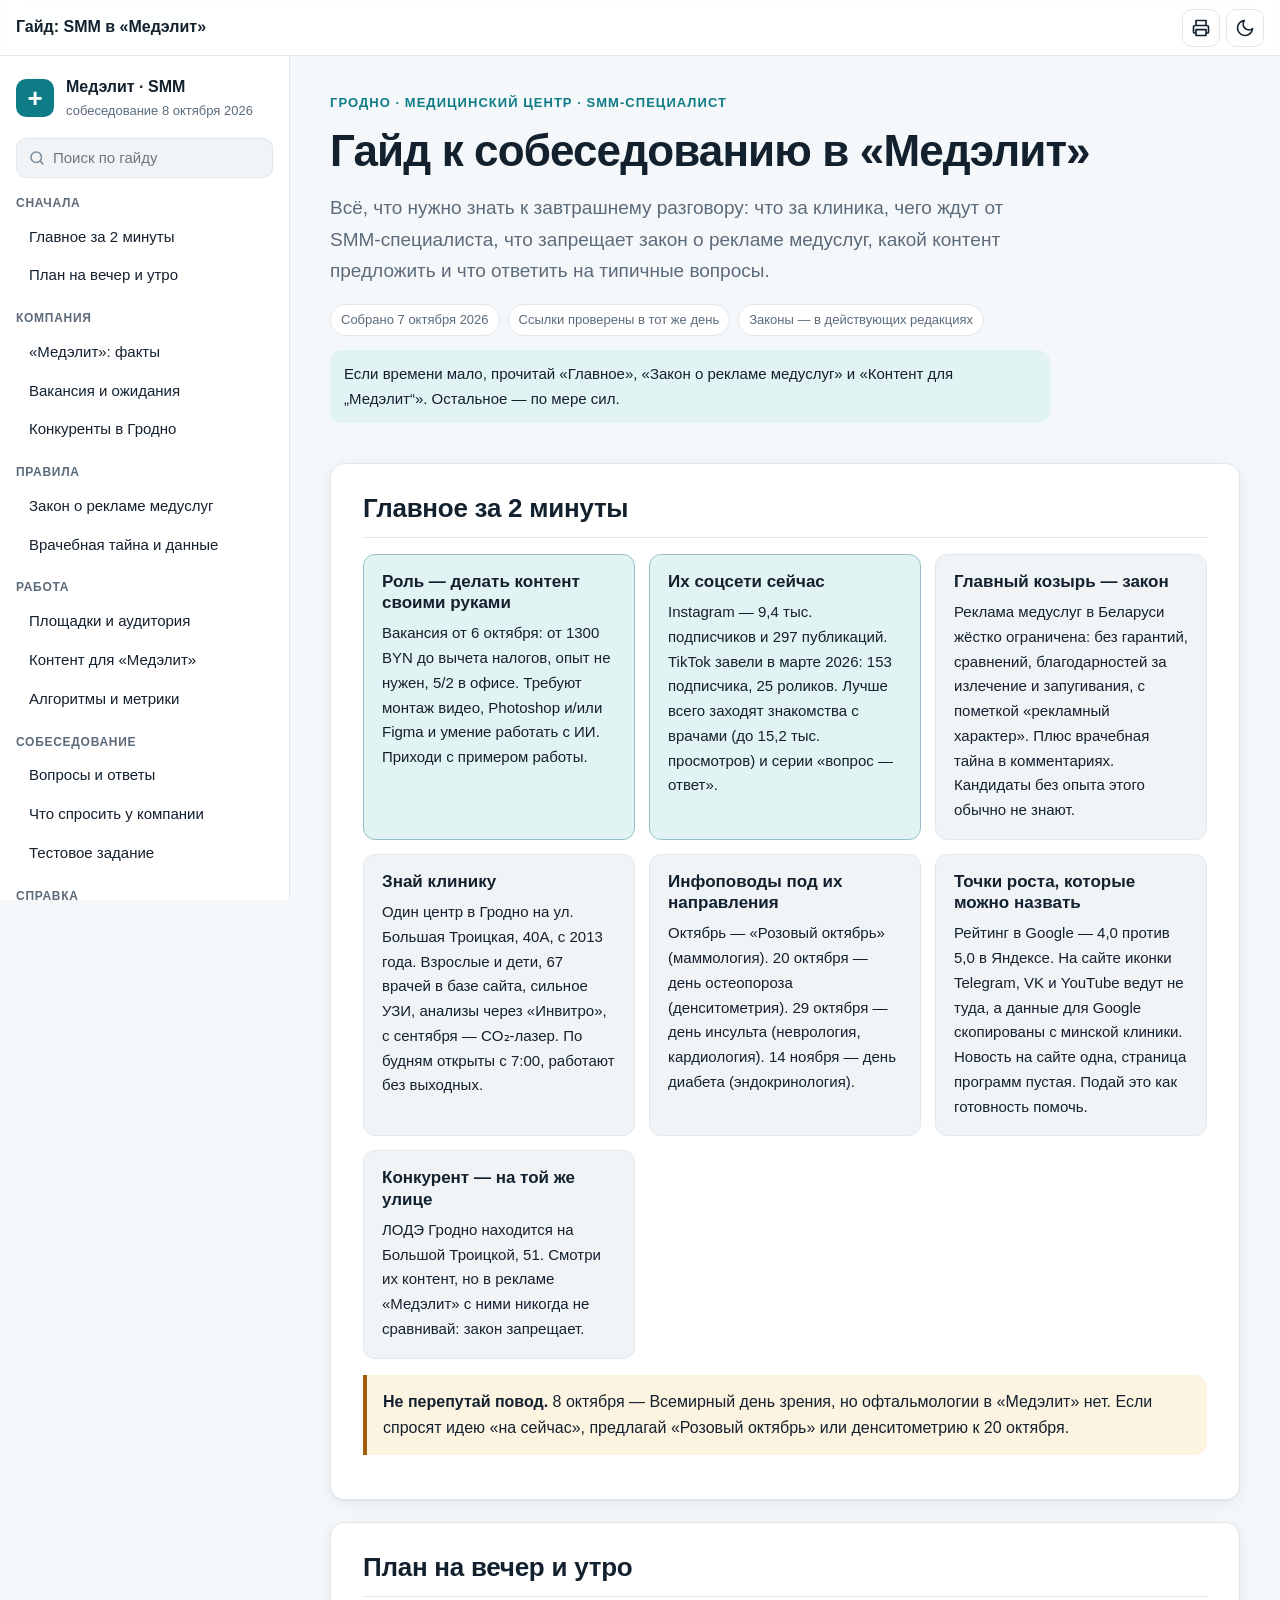
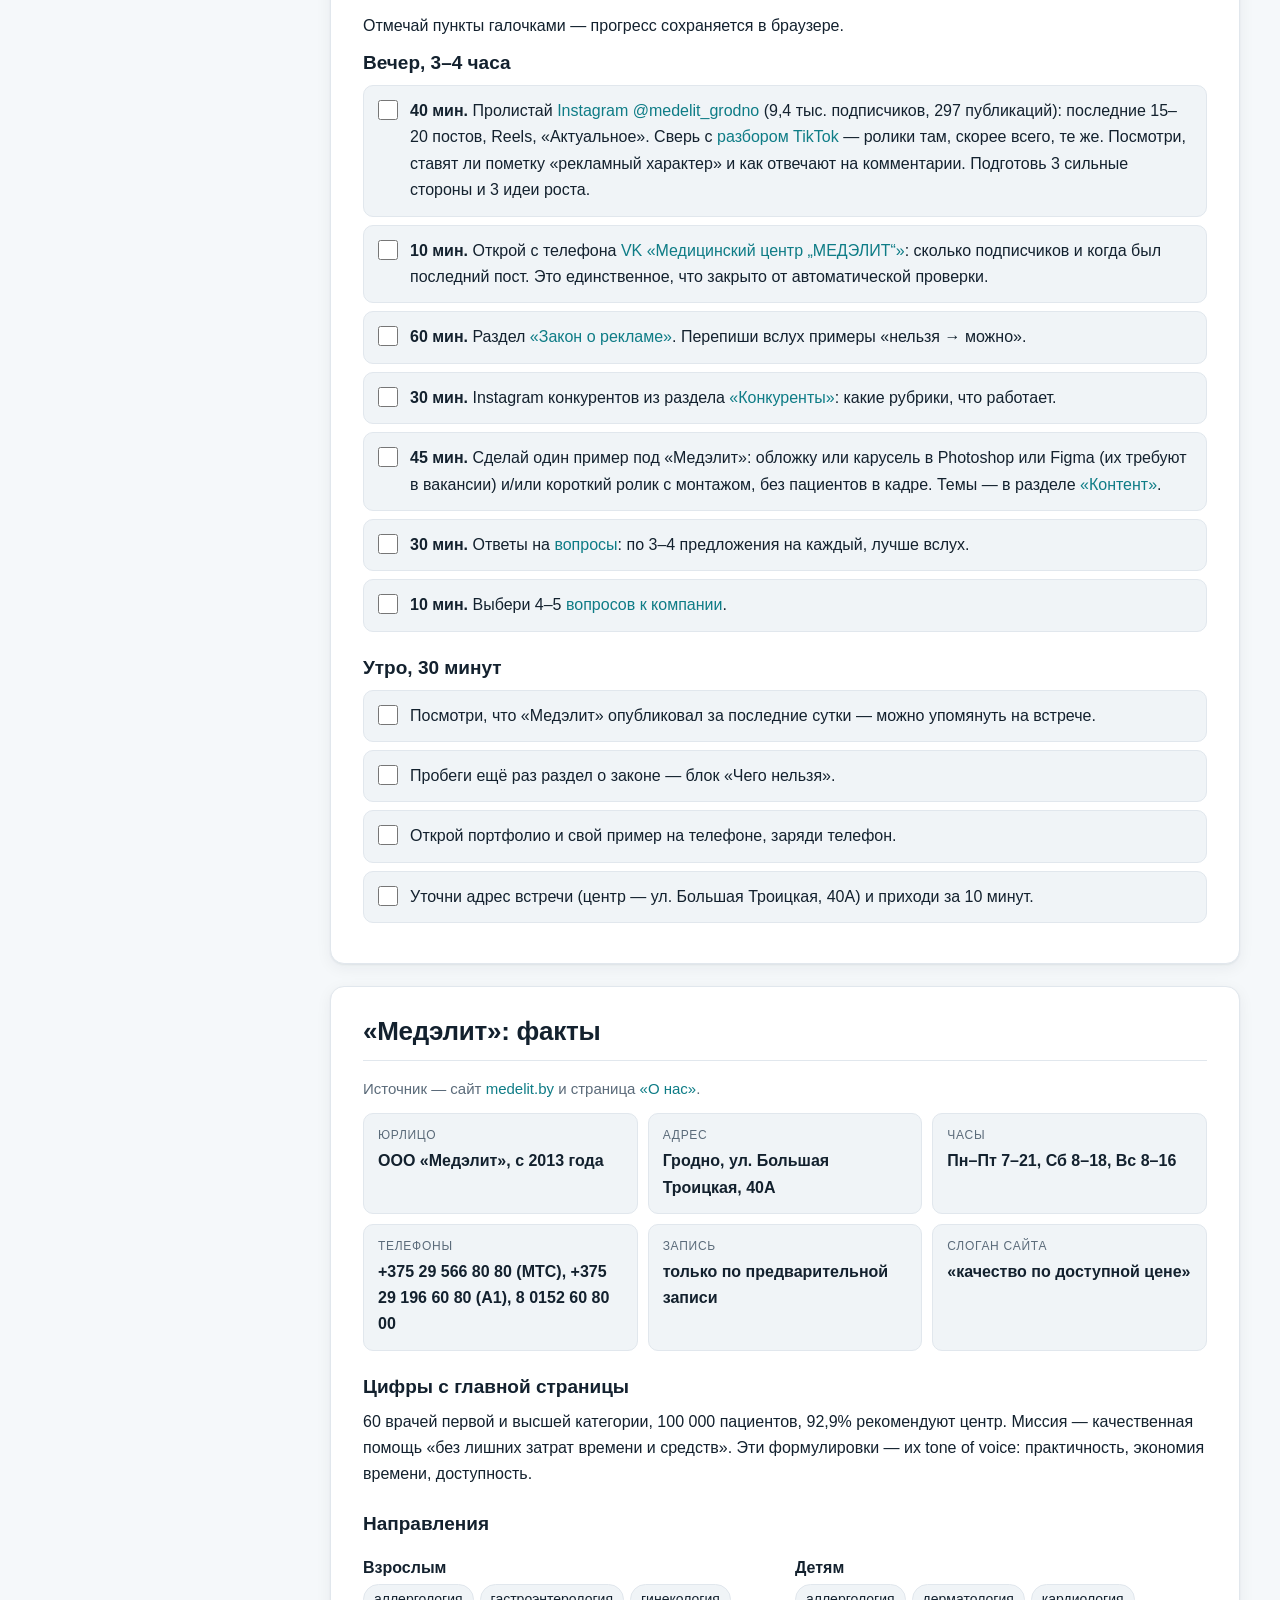
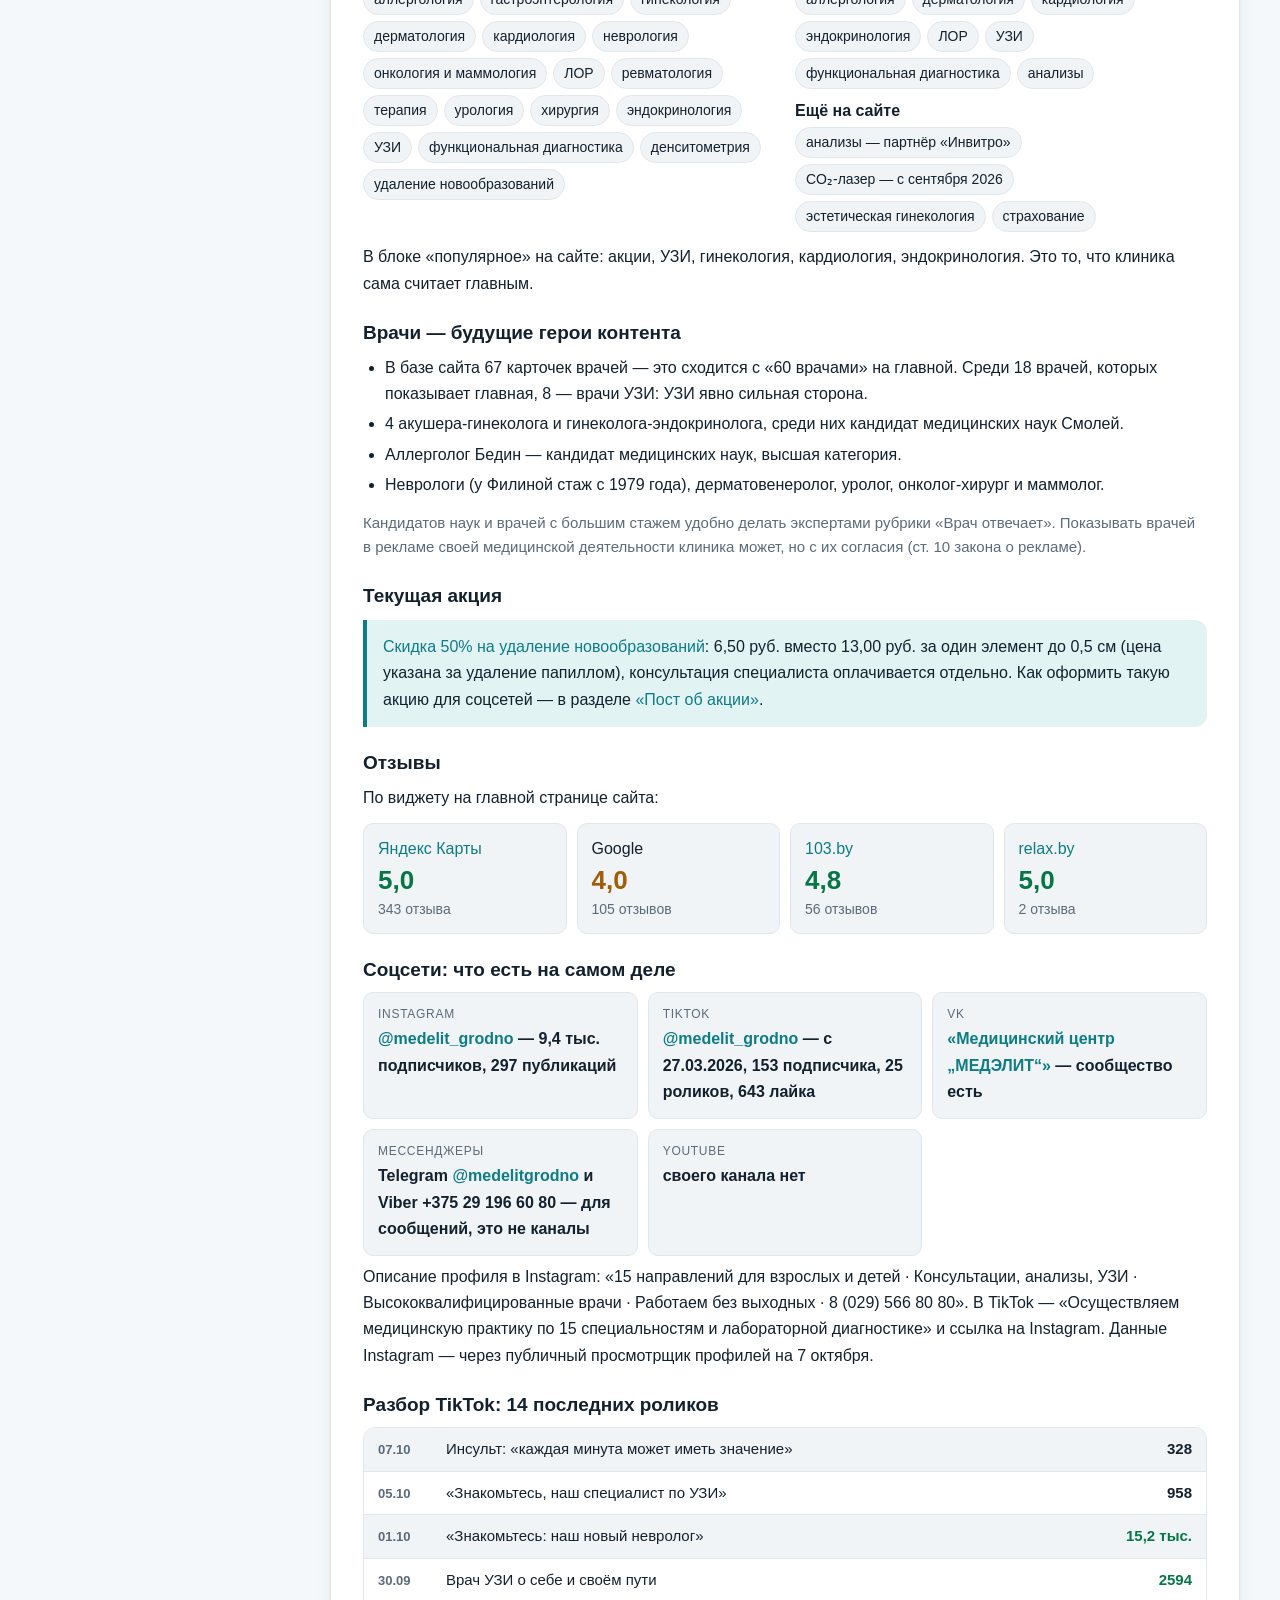
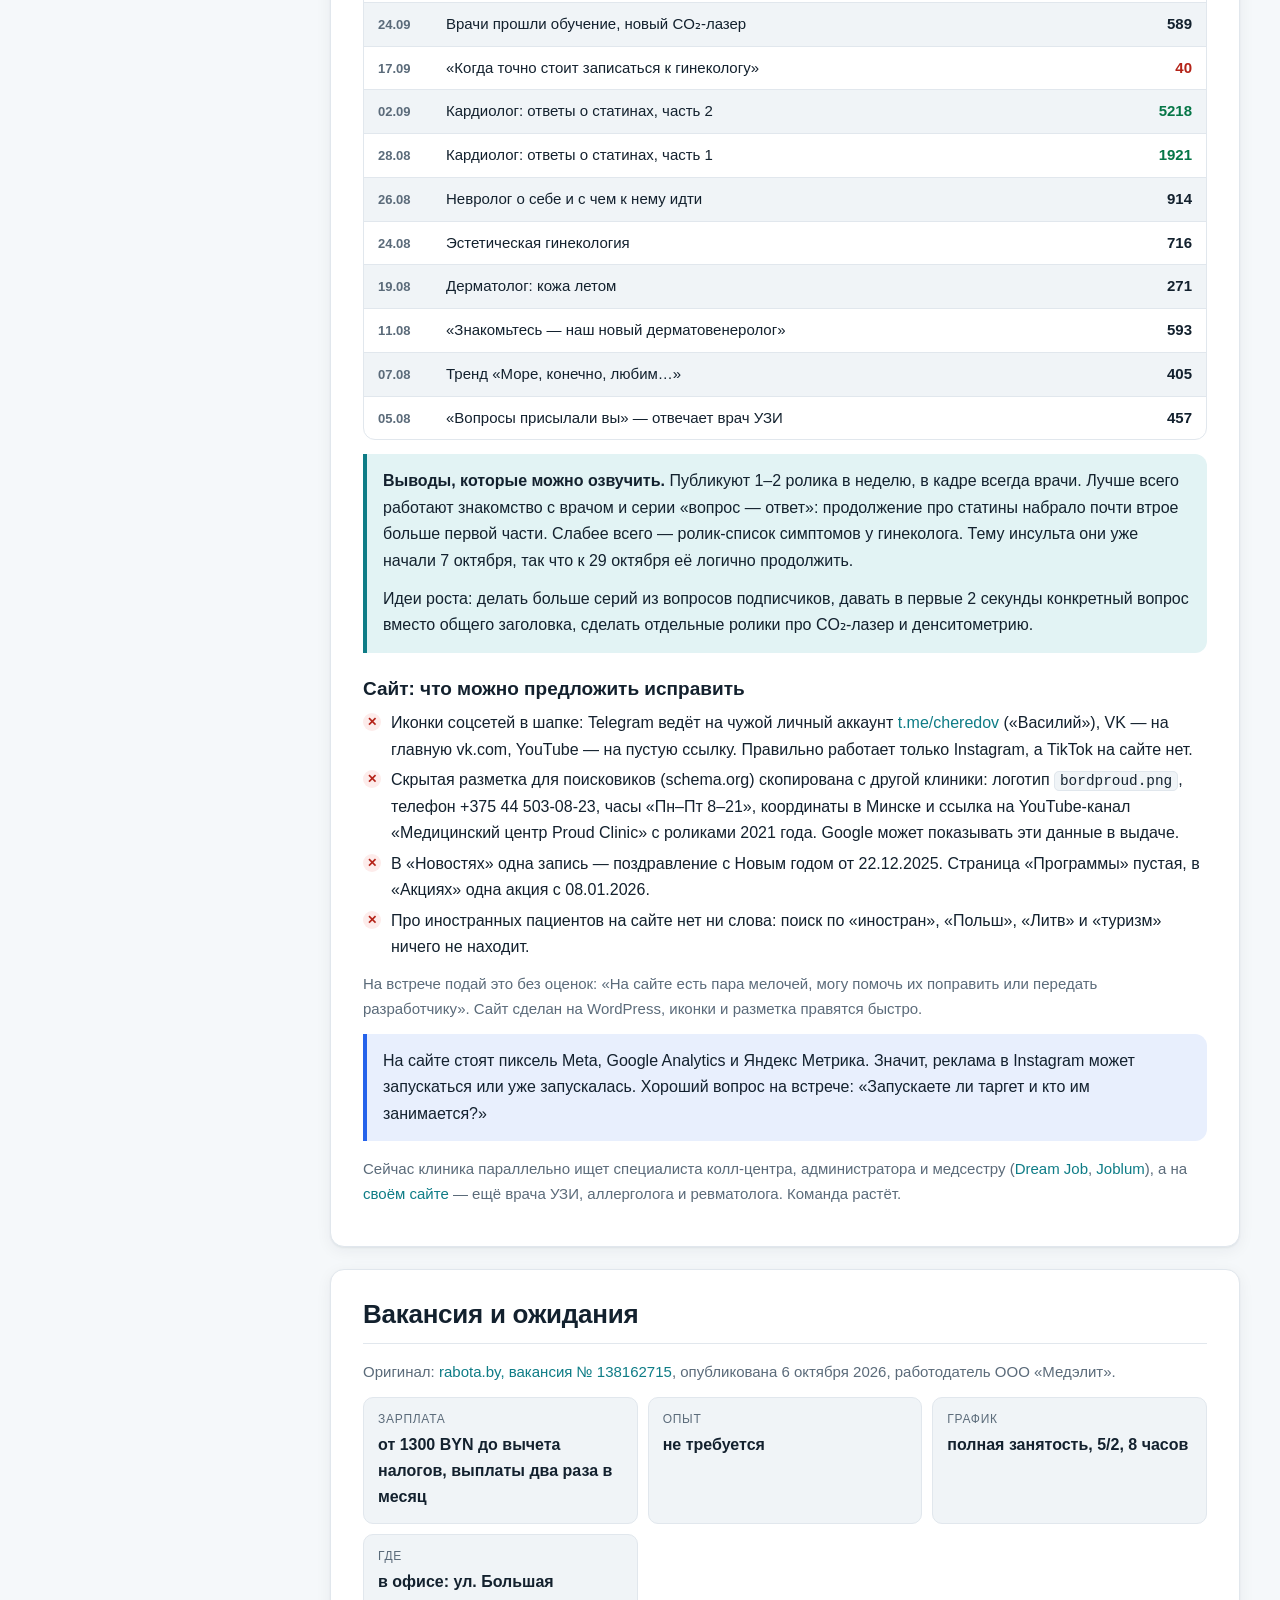
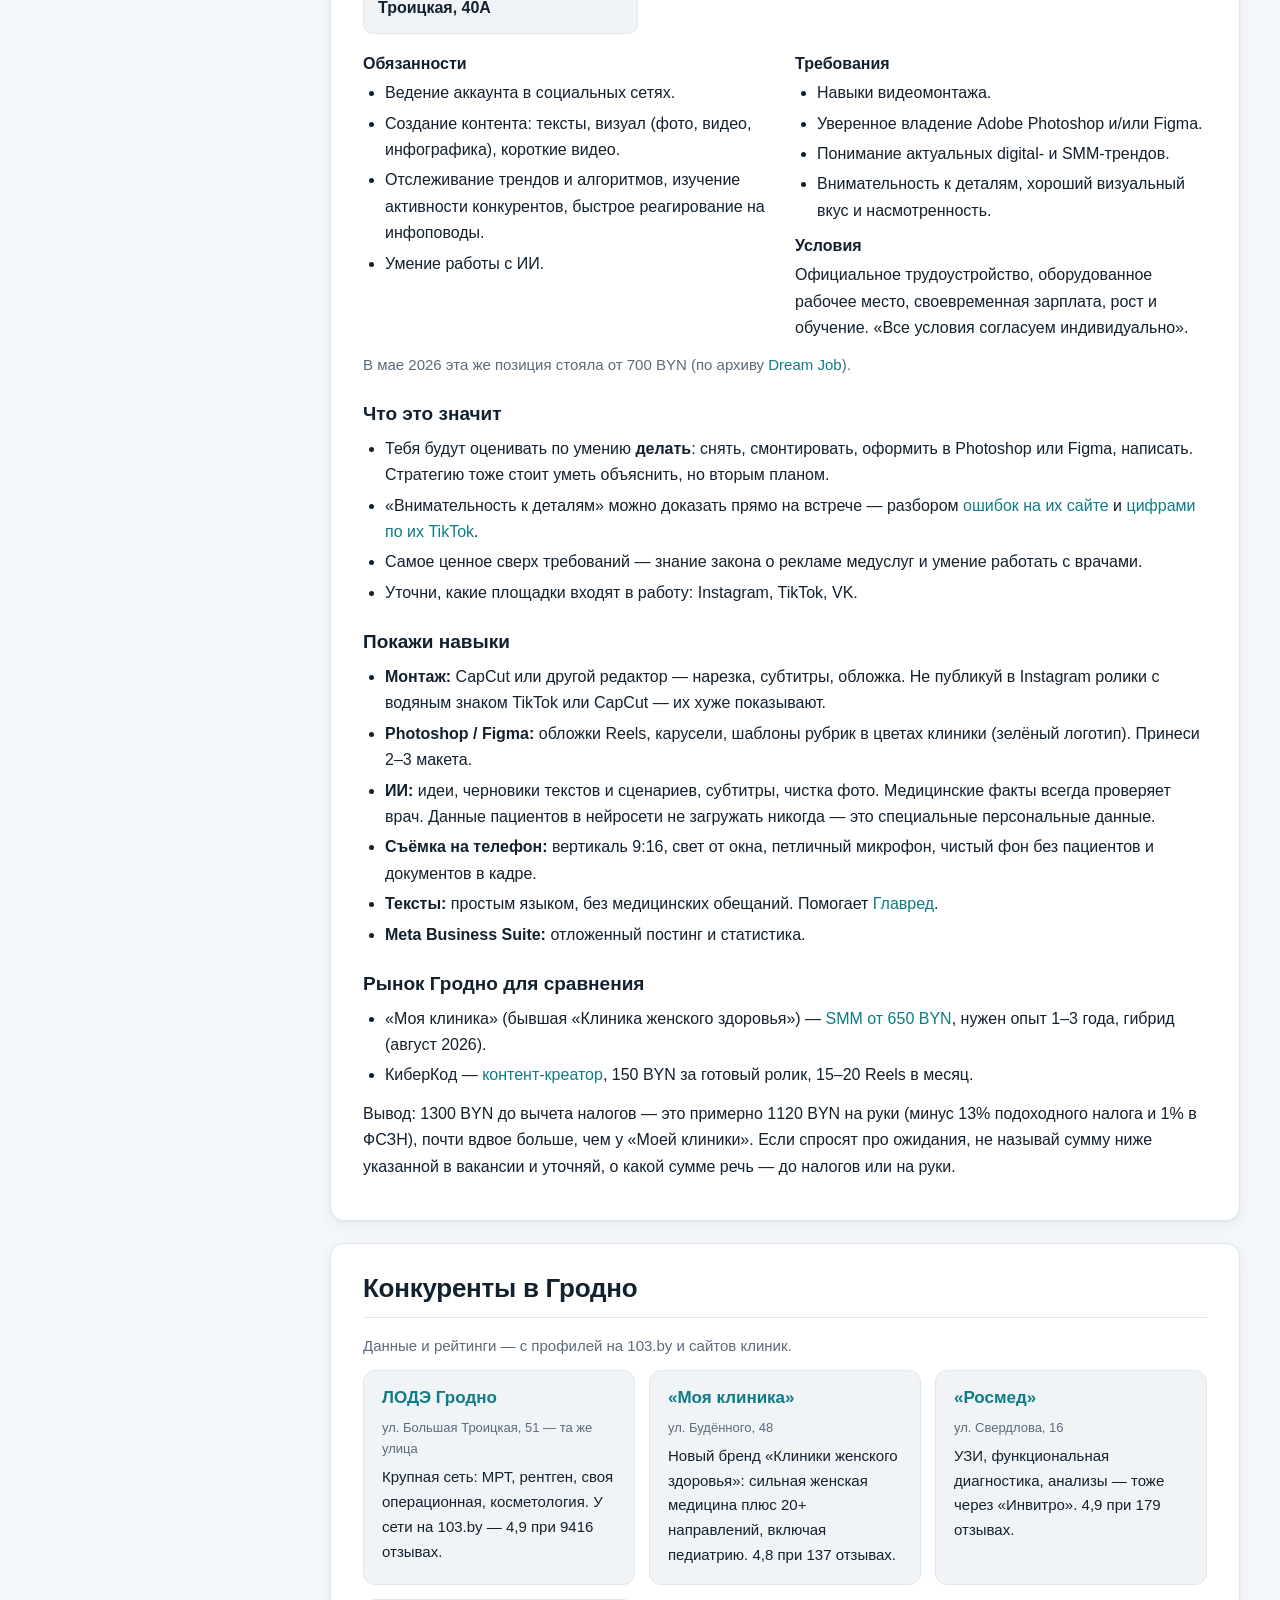
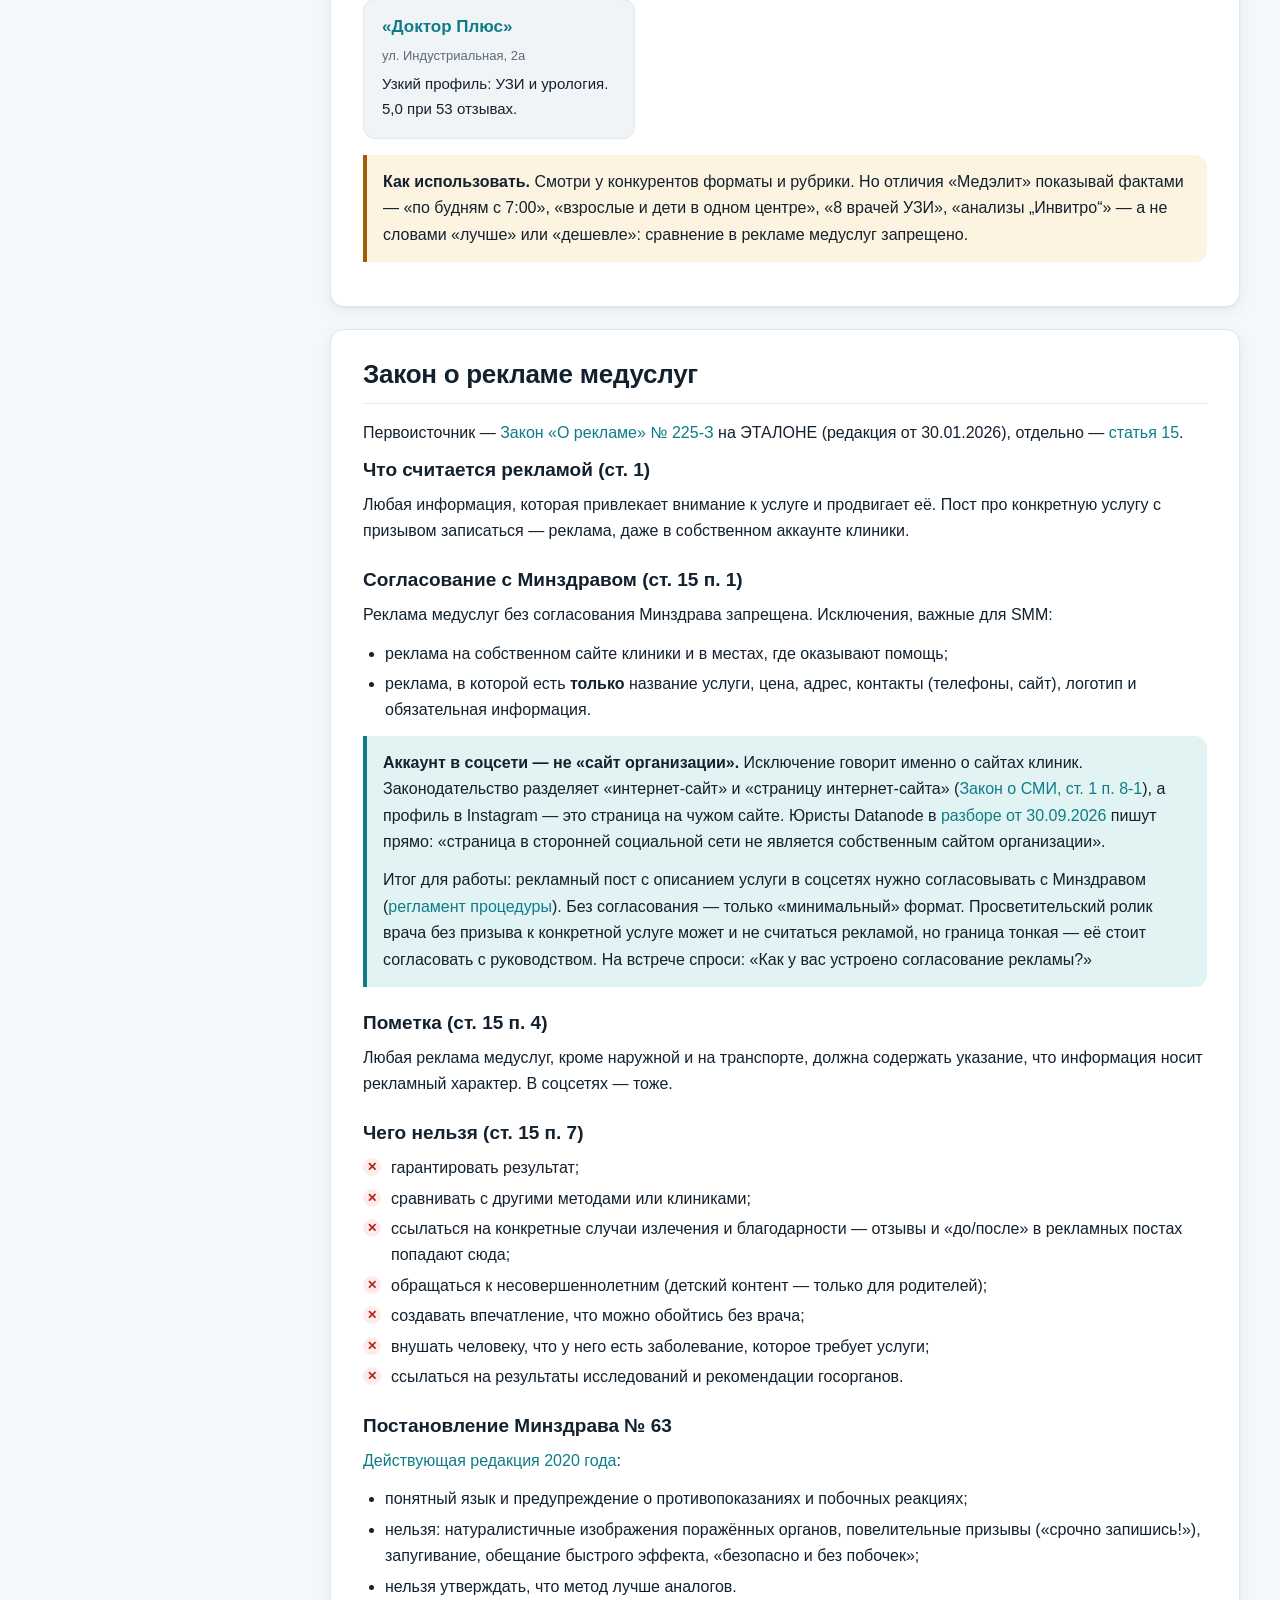
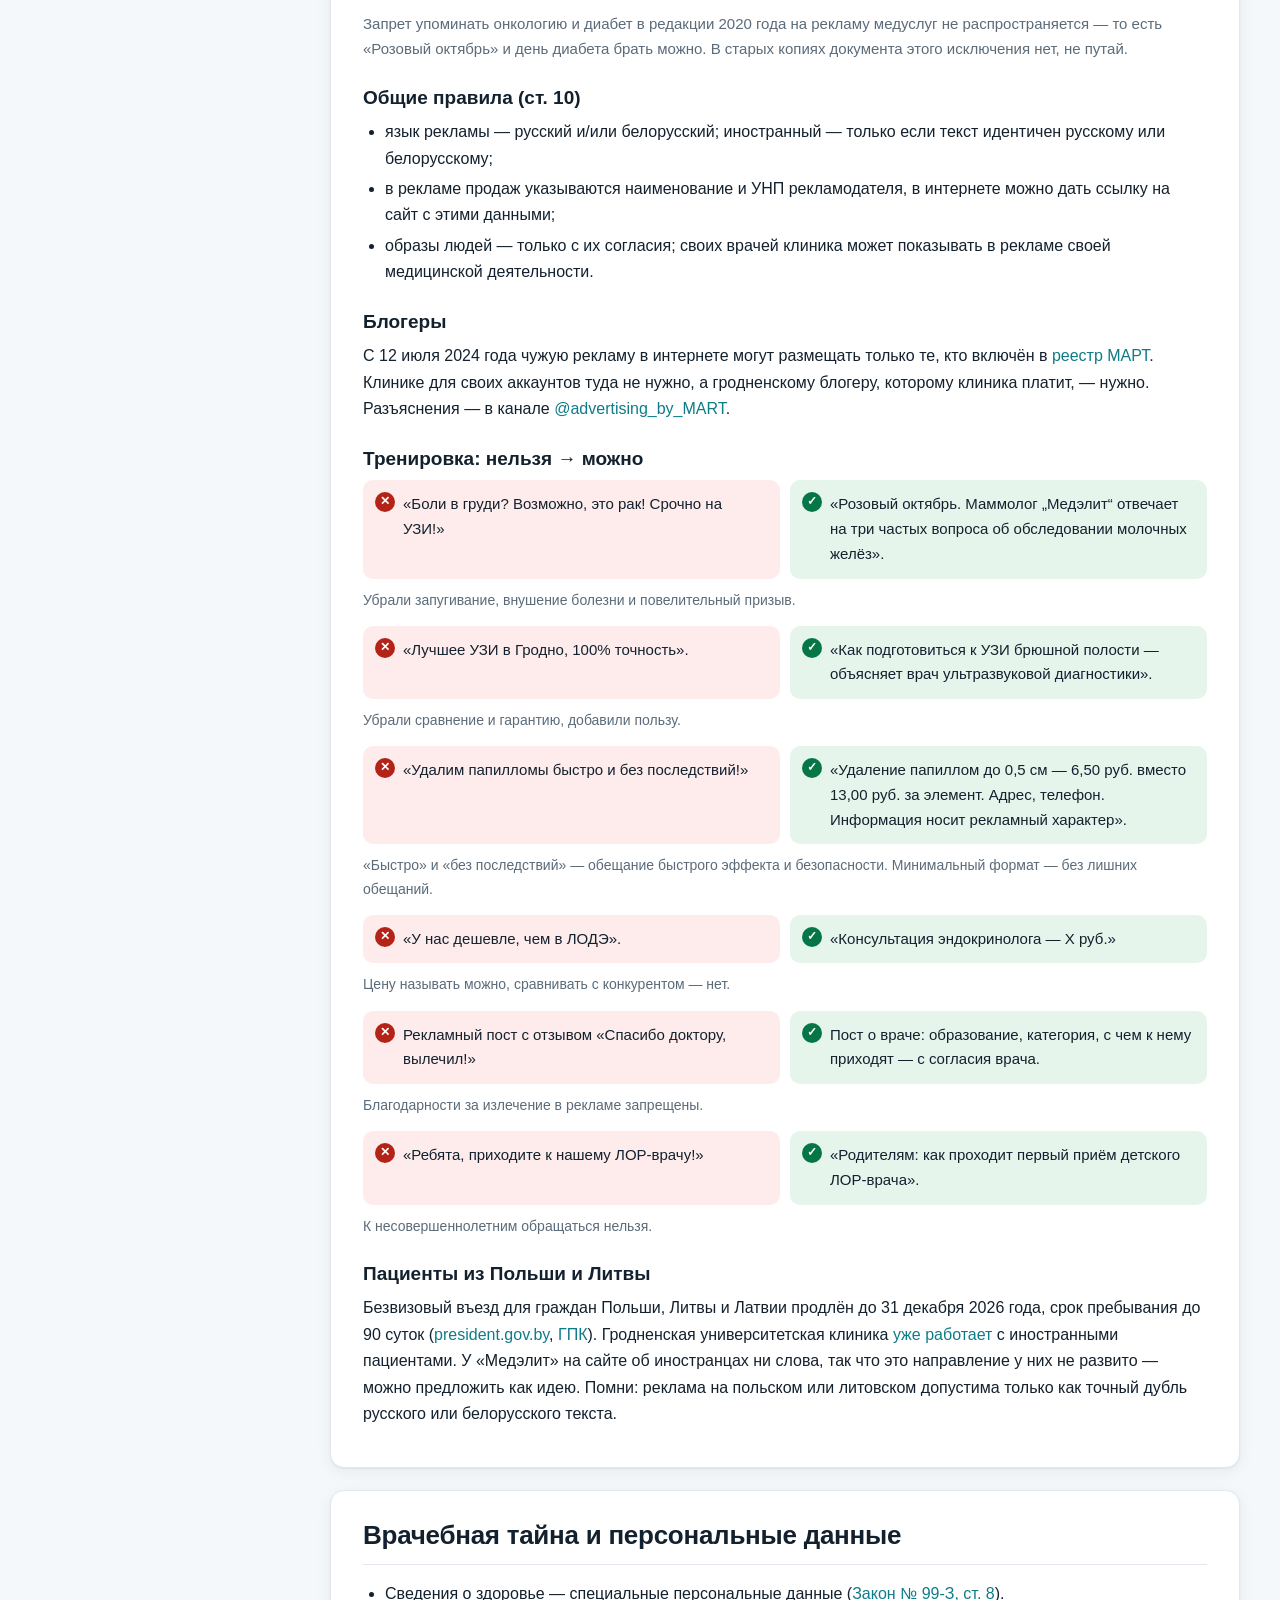
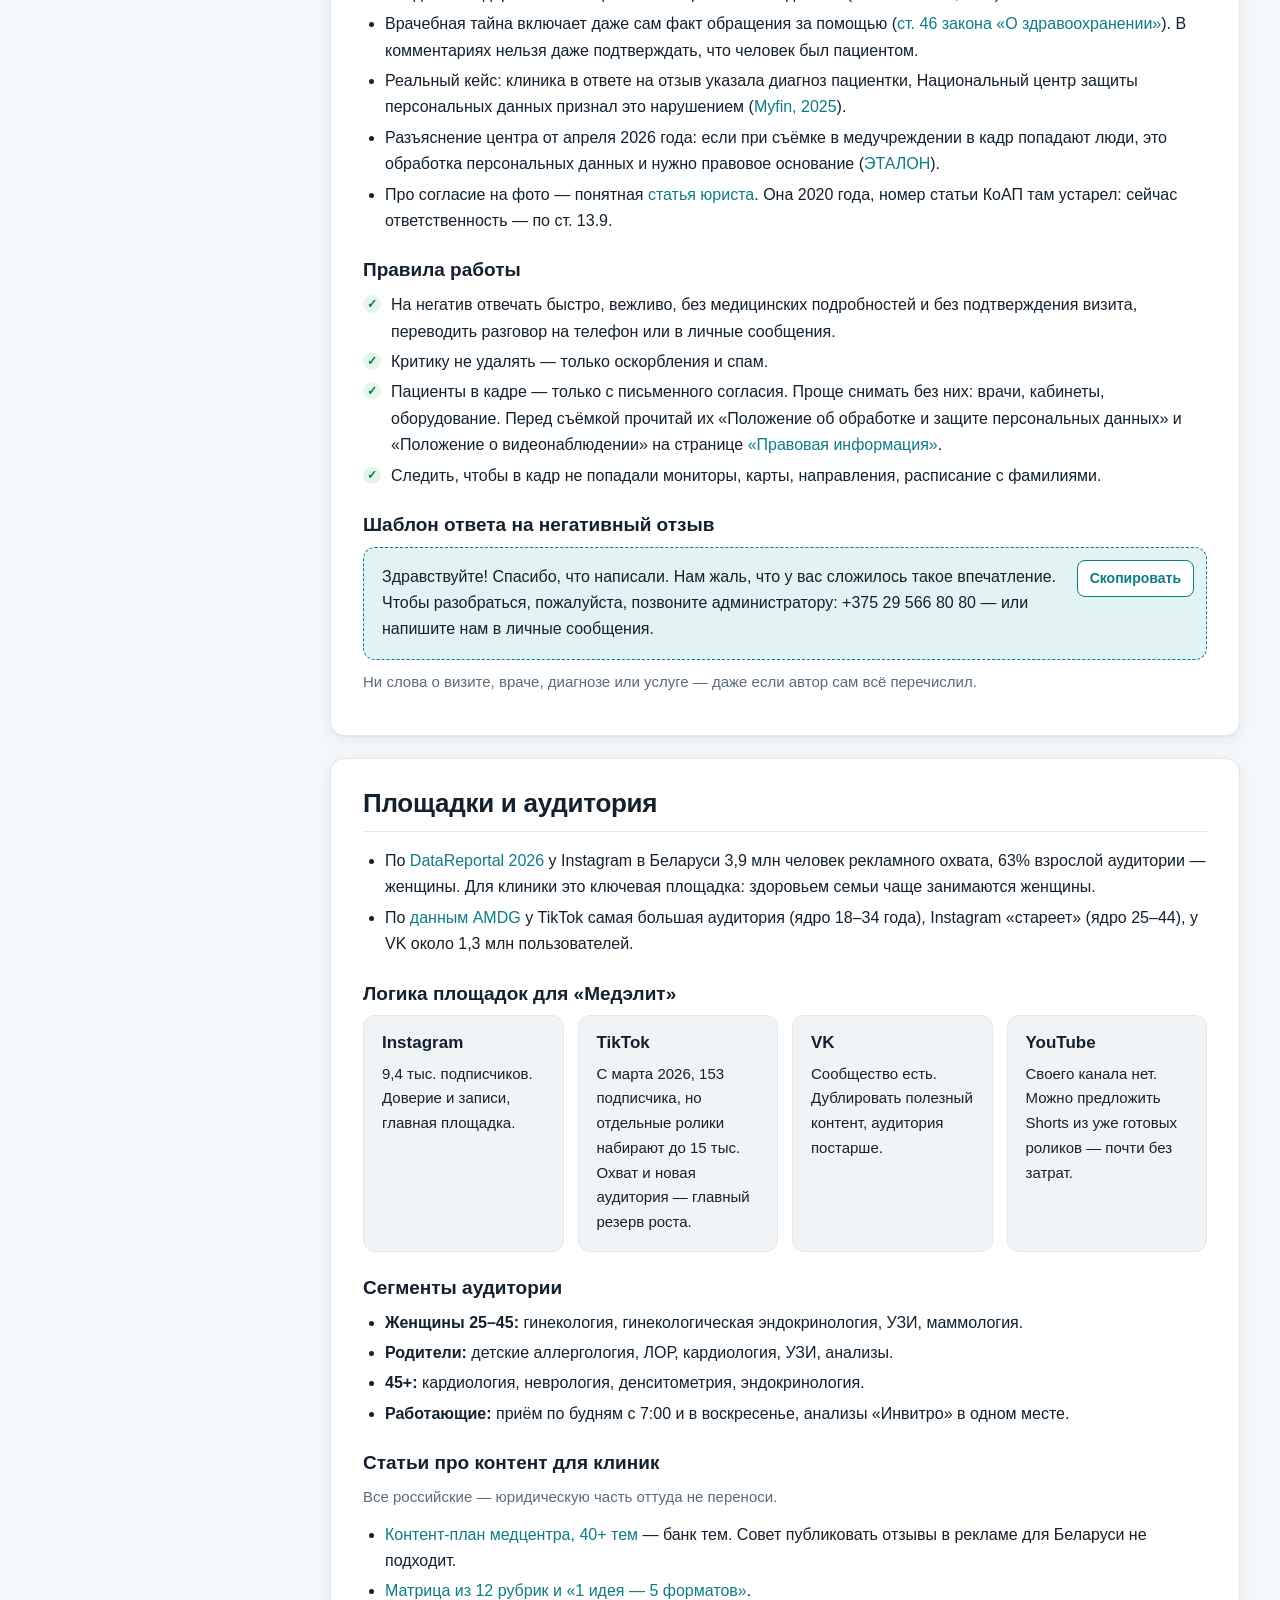
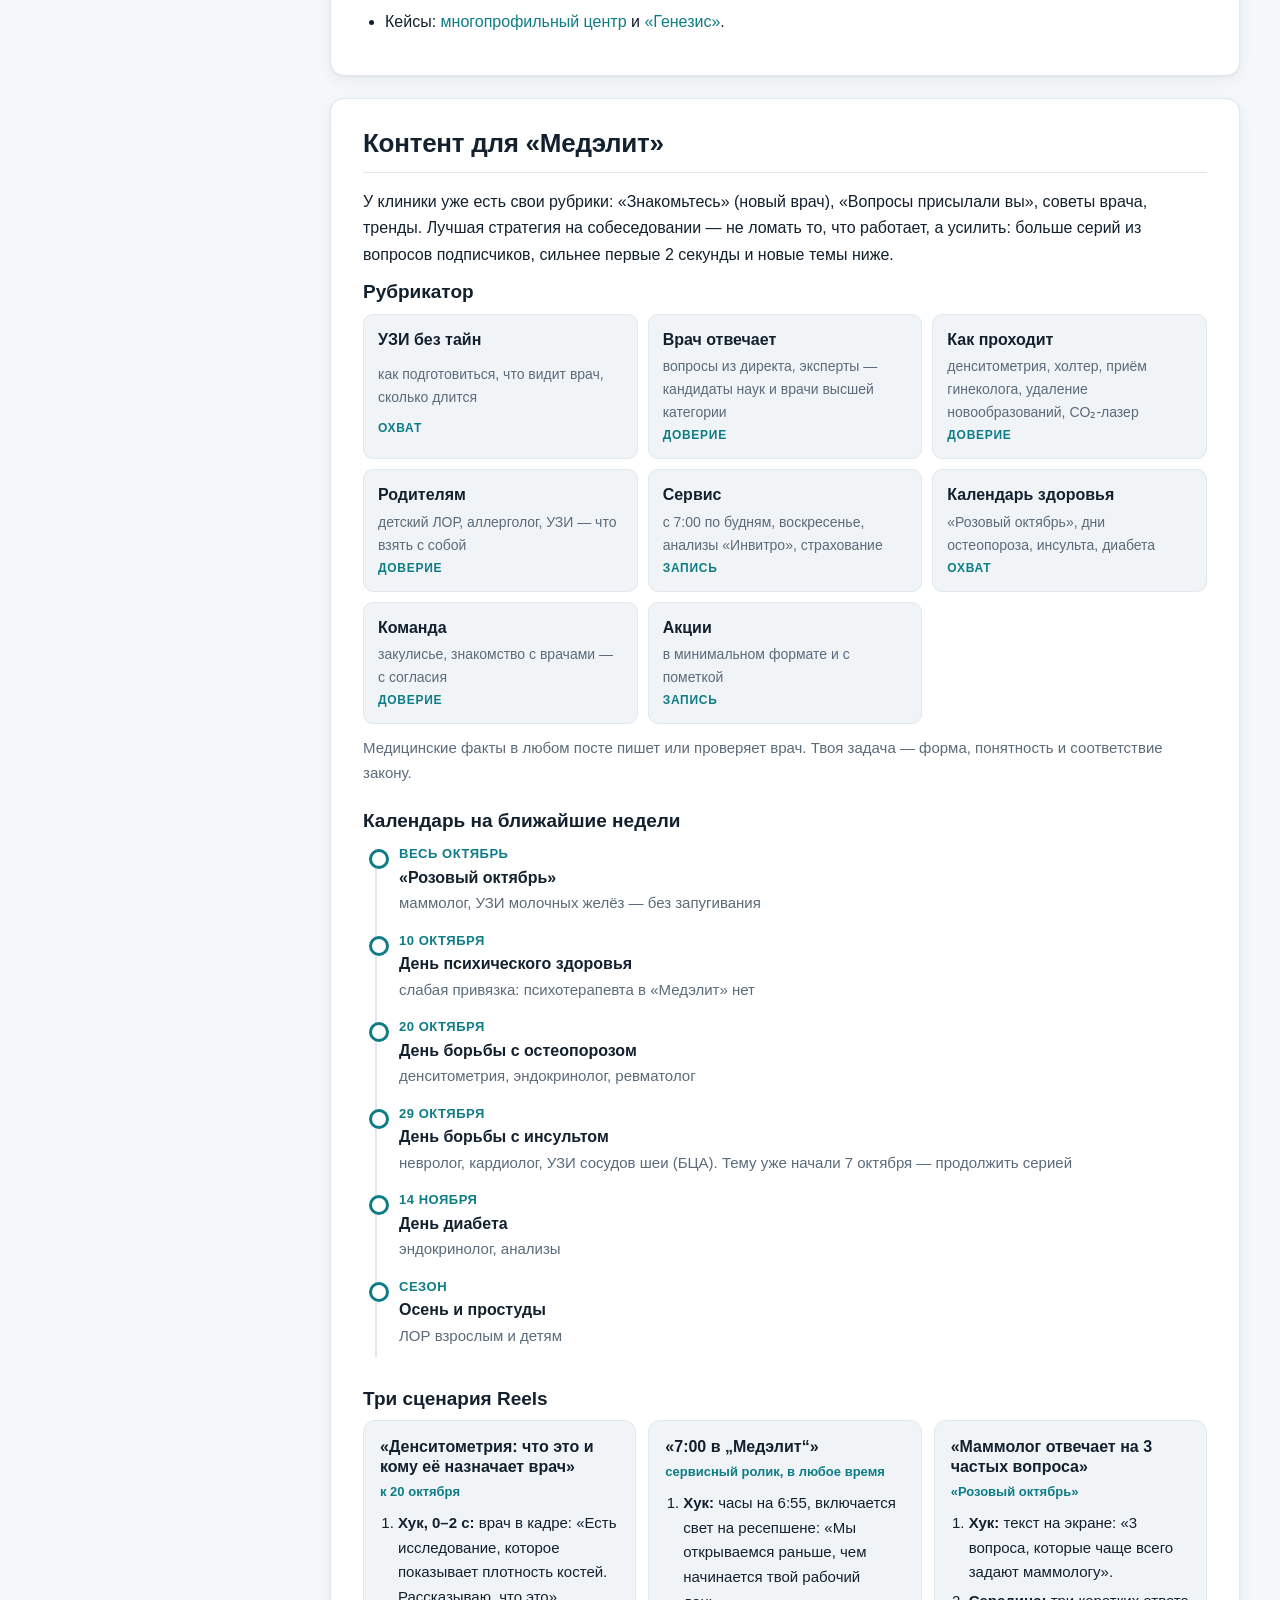
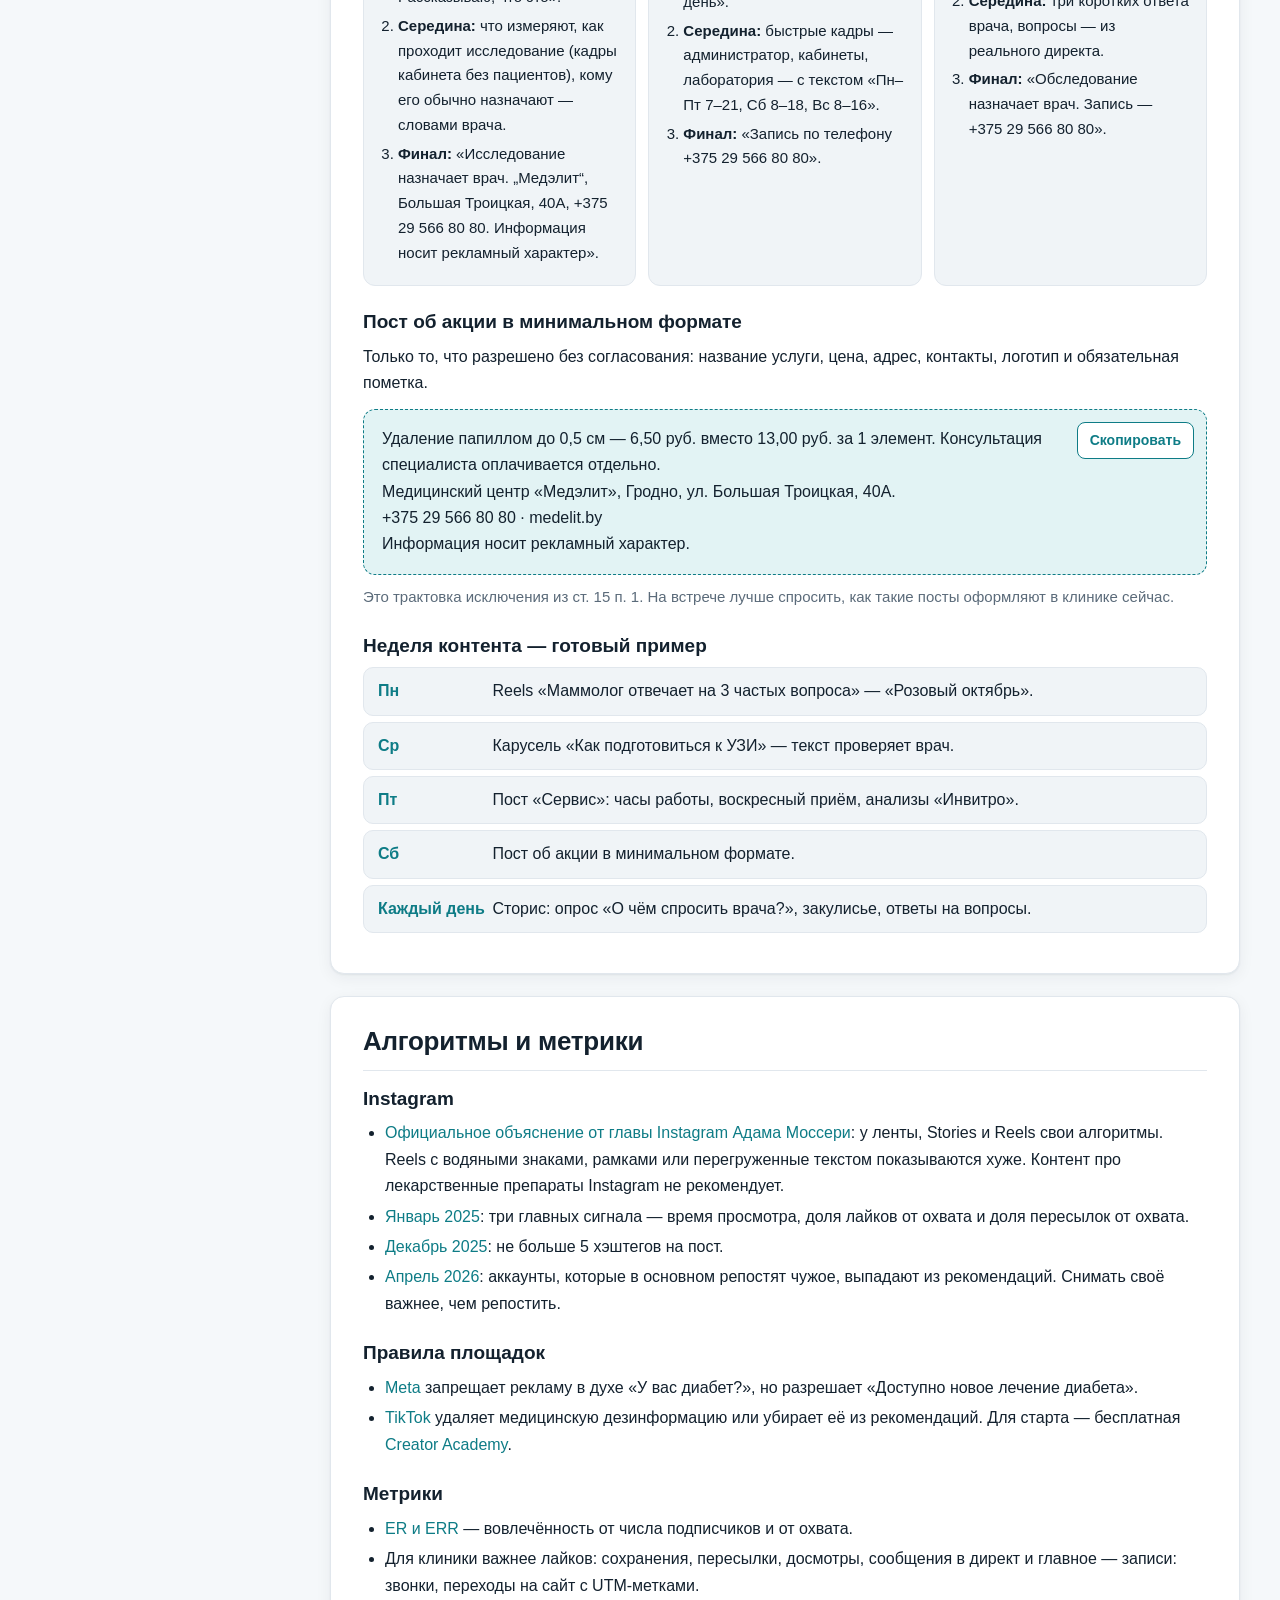
==== commit a1fde568: "feat: close open questions in MedElit guide Add Instagram and TikTok stats with a TikTok video break" ====
--- a/index.html
+++ b/index.html
@@ -70,7 +70,7 @@
         <a href="#sprosit">Что спросить у компании</a>
         <a href="#testovoe">Тестовое задание</a>
         <p class="toc-group">Справка</p>
-        <a href="#ne-provereno">Что не удалось проверить</a>
+        <a href="#provereno">Открытые вопросы — закрыты</a>
         <a href="#istochniki">Все источники</a>
       </nav>
 
@@ -102,7 +102,11 @@
       <div class="cards">
         <article class="card accent">
           <h3>Роль — делать контент своими руками</h3>
-          <p>Вакансия от 6 октября: от 1300 BYN, опыт не требуется. Значит, от тебя ждут съёмки на телефон, монтажа коротких видео, текстов и обложек, а не стратегии на год. Приходи с примером работы.</p>
+          <p>Вакансия от 6 октября: от 1300 BYN до вычета налогов, опыт не нужен, 5/2 в офисе. Требуют монтаж видео, Photoshop и/или Figma и умение работать с ИИ. Приходи с примером работы.</p>
+        </article>
+        <article class="card accent">
+          <h3>Их соцсети сейчас</h3>
+          <p>Instagram — 9,4 тыс. подписчиков и 297 публикаций. TikTok завели в марте 2026: 153 подписчика, 25 роликов. Лучше всего заходят знакомства с врачами (до 15,2 тыс. просмотров) и серии «вопрос — ответ».</p>
         </article>
         <article class="card">
           <h3>Главный козырь — закон</h3>
@@ -110,15 +114,15 @@
         </article>
         <article class="card">
           <h3>Знай клинику</h3>
-          <p>Один центр в Гродно на ул. Большая Троицкая, 40А, с 2013 года. Взрослые и дети, 8 врачей УЗИ, анализы через «Инвитро». По будням открыты с 7:00, работают и в воскресенье.</p>
+          <p>Один центр в Гродно на ул. Большая Троицкая, 40А, с 2013 года. Взрослые и дети, 67 врачей в базе сайта, сильное УЗИ, анализы через «Инвитро», с сентября — CO₂-лазер. По будням открыты с 7:00, работают без выходных.</p>
         </article>
         <article class="card">
           <h3>Инфоповоды под их направления</h3>
           <p>Октябрь — «Розовый октябрь» (маммология). 20 октября — день остеопороза (денситометрия). 29 октября — день инсульта (неврология, кардиология). 14 ноября — день диабета (эндокринология).</p>
         </article>
         <article class="card">
-          <h3>Точка роста — отзывы в Google</h3>
-          <p>По виджету на их сайте: Яндекс — 5,0 (343 отзыва), Google — 4,0 (105). Предложи регулярно и аккуратно отвечать на отзывы — подай это как идею, а не как упрёк.</p>
+          <h3>Точки роста, которые можно назвать</h3>
+          <p>Рейтинг в Google — 4,0 против 5,0 в Яндексе. На сайте иконки Telegram, VK и YouTube ведут не туда, а данные для Google скопированы с минской клиники. Новость на сайте одна, страница программ пустая. Подай это как готовность помочь.</p>
         </article>
         <article class="card">
           <h3>Конкурент — на той же улице</h3>
@@ -137,11 +141,11 @@
 
       <h3>Вечер, 3–4 часа</h3>
       <ul class="checklist" data-list="evening">
-        <li><label><input type="checkbox" data-id="ev-ig"><span><b>40 мин.</b> Пролистай <a href="https://www.instagram.com/medelit_grodno/" target="_blank" rel="noopener">Instagram @medelit_grodno</a>: последние 15–20 постов, Reels, «Актуальное». Выпиши частоту, форматы, что набирает больше просмотров, есть ли врачи в кадре, ставят ли пометку «рекламный характер», как отвечают на комментарии. Подготовь 3 сильные стороны и 3 идеи роста.</span></label></li>
-        <li><label><input type="checkbox" data-id="ev-other"><span><b>15 мин.</b> Загляни в <a href="https://vk.com/medelitgrodno" target="_blank" rel="noopener">VK</a> и на <a href="https://www.youtube.com/channel/UCsQl8iFSGzH4QWZoYEbnmRg" target="_blank" rel="noopener">YouTube</a>: живые ли они, когда был последний пост. Поищи в TikTok «медэлит» и «medelit».</span></label></li>
+        <li><label><input type="checkbox" data-id="ev-ig"><span><b>40 мин.</b> Пролистай <a href="https://www.instagram.com/medelit_grodno/" target="_blank" rel="noopener">Instagram @medelit_grodno</a> (9,4 тыс. подписчиков, 297 публикаций): последние 15–20 постов, Reels, «Актуальное». Сверь с <a href="#socseti">разбором TikTok</a> — ролики там, скорее всего, те же. Посмотри, ставят ли пометку «рекламный характер» и как отвечают на комментарии. Подготовь 3 сильные стороны и 3 идеи роста.</span></label></li>
+        <li><label><input type="checkbox" data-id="ev-other"><span><b>10 мин.</b> Открой с телефона <a href="https://vk.com/medelitgrodno" target="_blank" rel="noopener">VK «Медицинский центр „МЕДЭЛИТ“»</a>: сколько подписчиков и когда был последний пост. Это единственное, что закрыто от автоматической проверки.</span></label></li>
         <li><label><input type="checkbox" data-id="ev-law"><span><b>60 мин.</b> Раздел <a href="#zakon">«Закон о рекламе»</a>. Перепиши вслух примеры «нельзя → можно».</span></label></li>
         <li><label><input type="checkbox" data-id="ev-comp"><span><b>30 мин.</b> Instagram конкурентов из раздела <a href="#konkurenty">«Конкуренты»</a>: какие рубрики, что работает.</span></label></li>
-        <li><label><input type="checkbox" data-id="ev-sample"><span><b>45 мин.</b> Сделай один пример под «Медэлит»: карусель в Canva или короткий Reels в CapCut без пациентов в кадре. Темы — в разделе <a href="#kontent">«Контент»</a>.</span></label></li>
+        <li><label><input type="checkbox" data-id="ev-sample"><span><b>45 мин.</b> Сделай один пример под «Медэлит»: обложку или карусель в Photoshop или Figma (их требуют в вакансии) и/или короткий ролик с монтажом, без пациентов в кадре. Темы — в разделе <a href="#kontent">«Контент»</a>.</span></label></li>
         <li><label><input type="checkbox" data-id="ev-answers"><span><b>30 мин.</b> Ответы на <a href="#voprosy">вопросы</a>: по 3–4 предложения на каждый, лучше вслух.</span></label></li>
         <li><label><input type="checkbox" data-id="ev-ask"><span><b>10 мин.</b> Выбери 4–5 <a href="#sprosit">вопросов к компании</a>.</span></label></li>
       </ul>
@@ -182,14 +186,14 @@
           <h4>Детям</h4>
           <p class="tags"><span>аллергология</span><span>дерматология</span><span>кардиология</span><span>эндокринология</span><span>ЛОР</span><span>УЗИ</span><span>функциональная диагностика</span><span>анализы</span></p>
           <h4>Ещё на сайте</h4>
-          <p class="tags"><span>анализы — партнёр «Инвитро»</span><span>программы</span><span>акции</span><span>страхование</span><span>новости</span></p>
+          <p class="tags"><span>анализы — партнёр «Инвитро»</span><span>CO₂-лазер — с сентября 2026</span><span>эстетическая гинекология</span><span>страхование</span></p>
         </div>
       </div>
       <p>В блоке «популярное» на сайте: акции, УЗИ, гинекология, кардиология, эндокринология. Это то, что клиника сама считает главным.</p>
 
       <h3>Врачи — будущие герои контента</h3>
       <ul>
-        <li>На сайте 18 врачей, из них 8 — врачи УЗИ. УЗИ — явная сильная сторона.</li>
+        <li>В базе сайта 67 карточек врачей — это сходится с «60 врачами» на главной. Среди 18 врачей, которых показывает главная, 8 — врачи УЗИ: УЗИ явно сильная сторона.</li>
         <li>4 акушера-гинеколога и гинеколога-эндокринолога, среди них кандидат медицинских наук Смолей.</li>
         <li>Аллерголог Бедин — кандидат медицинских наук, высшая категория.</li>
         <li>Неврологи (у Филиной стаж с 1979 года), дерматовенеролог, уролог, онколог-хирург и маммолог.</li>
@@ -210,39 +214,101 @@
         <li><a href="https://medelit.relax.by/" target="_blank" rel="noopener">relax.by</a> <b>5,0</b> <span>2 отзыва</span></li>
       </ul>
 
-      <h3>Каналы</h3>
-      <ul>
-        <li><a href="https://www.instagram.com/medelit_grodno/" target="_blank" rel="noopener">Instagram @medelit_grodno</a> — основной.</li>
-        <li><a href="https://vk.com/medelitgrodno" target="_blank" rel="noopener">ВКонтакте</a> и <a href="https://www.youtube.com/channel/UCsQl8iFSGzH4QWZoYEbnmRg" target="_blank" rel="noopener">YouTube</a>.</li>
-        <li>Viber для связи: +375 29 196 60 80.</li>
-        <li>TikTok и Telegram-канал найти не удалось.</li>
-      </ul>
+      <h3 id="socseti">Соцсети: что есть на самом деле</h3>
+      <div class="facts">
+        <div class="fact"><span>Instagram</span><b><a href="https://www.instagram.com/medelit_grodno/" target="_blank" rel="noopener">@medelit_grodno</a> — 9,4 тыс. подписчиков, 297 публикаций</b></div>
+        <div class="fact"><span>TikTok</span><b><a href="https://www.tiktok.com/@medelit_grodno" target="_blank" rel="noopener">@medelit_grodno</a> — с 27.03.2026, 153 подписчика, 25 роликов, 643 лайка</b></div>
+        <div class="fact"><span>VK</span><b><a href="https://vk.com/medelitgrodno" target="_blank" rel="noopener">«Медицинский центр „МЕДЭЛИТ“»</a> — сообщество есть</b></div>
+        <div class="fact"><span>Мессенджеры</span><b>Telegram <a href="https://t.me/medelitgrodno" target="_blank" rel="noopener">@medelitgrodno</a> и Viber +375 29 196 60 80 — для сообщений, это не каналы</b></div>
+        <div class="fact"><span>YouTube</span><b>своего канала нет</b></div>
+      </div>
+      <p>Описание профиля в Instagram: «15 направлений для взрослых и детей · Консультации, анализы, УЗИ · Высококвалифицированные врачи · Работаем без выходных · 8 (029) 566 80 80». В TikTok — «Осуществляем медицинскую практику по 15 специальностям и лабораторной диагностике» и ссылка на Instagram. Данные Instagram — через публичный просмотрщик профилей на 7 октября.</p>
+
+      <h3>Разбор TikTok: 14 последних роликов</h3>
+      <ul class="videos">
+        <li><time>07.10</time><span>Инсульт: «каждая минута может иметь значение»</span><b>328</b></li>
+        <li><time>05.10</time><span>«Знакомьтесь, наш специалист по УЗИ»</span><b>958</b></li>
+        <li><time>01.10</time><span>«Знакомьтесь: наш новый невролог»</span><b class="top">15,2 тыс.</b></li>
+        <li><time>30.09</time><span>Врач УЗИ о себе и своём пути</span><b class="top">2594</b></li>
+        <li><time>24.09</time><span>Врачи прошли обучение, новый CO₂-лазер</span><b>589</b></li>
+        <li><time>17.09</time><span>«Когда точно стоит записаться к гинекологу»</span><b class="low">40</b></li>
+        <li><time>02.09</time><span>Кардиолог: ответы о статинах, часть 2</span><b class="top">5218</b></li>
+        <li><time>28.08</time><span>Кардиолог: ответы о статинах, часть 1</span><b class="top">1921</b></li>
+        <li><time>26.08</time><span>Невролог о себе и с чем к нему идти</span><b>914</b></li>
+        <li><time>24.08</time><span>Эстетическая гинекология</span><b>716</b></li>
+        <li><time>19.08</time><span>Дерматолог: кожа летом</span><b>271</b></li>
+        <li><time>11.08</time><span>«Знакомьтесь — наш новый дерматовенеролог»</span><b>593</b></li>
+        <li><time>07.08</time><span>Тренд «Море, конечно, любим…»</span><b>405</b></li>
+        <li><time>05.08</time><span>«Вопросы присылали вы» — отвечает врач УЗИ</span><b>457</b></li>
+      </ul>
+      <div class="callout accent">
+        <p><b>Выводы, которые можно озвучить.</b> Публикуют 1–2 ролика в неделю, в кадре всегда врачи. Лучше всего работают знакомство с врачом и серии «вопрос — ответ»: продолжение про статины набрало почти втрое больше первой части. Слабее всего — ролик-список симптомов у гинеколога. Тему инсульта они уже начали 7 октября, так что к 29 октября её логично продолжить.</p>
+        <p>Идеи роста: делать больше серий из вопросов подписчиков, давать в первые 2 секунды конкретный вопрос вместо общего заголовка, сделать отдельные ролики про CO₂-лазер и денситометрию.</p>
+      </div>
+
+      <h3 id="sait">Сайт: что можно предложить исправить</h3>
+      <ul class="cross">
+        <li>Иконки соцсетей в шапке: Telegram ведёт на чужой личный аккаунт <a href="https://t.me/cheredov" target="_blank" rel="noopener">t.me/cheredov</a> («Василий»), VK — на главную vk.com, YouTube — на пустую ссылку. Правильно работает только Instagram, а TikTok на сайте нет.</li>
+        <li>Скрытая разметка для поисковиков (schema.org) скопирована с другой клиники: логотип <code>bordproud.png</code>, телефон +375 44 503-08-23, часы «Пн–Пт 8–21», координаты в Минске и ссылка на YouTube-канал «Медицинский центр Proud Clinic» с роликами 2021 года. Google может показывать эти данные в выдаче.</li>
+        <li>В «Новостях» одна запись — поздравление с Новым годом от 22.12.2025. Страница «Программы» пустая, в «Акциях» одна акция с 08.01.2026.</li>
+        <li>Про иностранных пациентов на сайте нет ни слова: поиск по «иностран», «Польш», «Литв» и «туризм» ничего не находит.</li>
+      </ul>
+      <p class="muted">На встрече подай это без оценок: «На сайте есть пара мелочей, могу помочь их поправить или передать разработчику». Сайт сделан на WordPress, иконки и разметка правятся быстро.</p>
+
       <div class="callout info">
         На сайте стоят пиксель Meta, Google Analytics и Яндекс Метрика. Значит, реклама в Instagram может запускаться или уже запускалась. Хороший вопрос на встрече: «Запускаете ли таргет и кто им занимается?»
       </div>
-      <p class="muted">Сейчас клиника параллельно ищет специалиста колл-центра, администратора и медсестру (по <a href="https://dreamjob.ru/employers/457240/vakansii" target="_blank" rel="noopener">Dream Job</a> и <a href="https://by.joblum.com/company/medelit" target="_blank" rel="noopener">Joblum</a>) — похоже, команда растёт.</p>
+      <p class="muted">Сейчас клиника параллельно ищет специалиста колл-центра, администратора и медсестру (<a href="https://dreamjob.ru/employers/457240/vakansii" target="_blank" rel="noopener">Dream Job</a>, <a href="https://by.joblum.com/company/medelit" target="_blank" rel="noopener">Joblum</a>), а на <a href="https://medelit.by/vakansii" target="_blank" rel="noopener">своём сайте</a> — ещё врача УЗИ, аллерголога и ревматолога. Команда растёт.</p>
     </section>
 
     <!-- ============ ВАКАНСИЯ ============ -->
     <section id="vakansiya" class="section">
       <h2>Вакансия и ожидания</h2>
-      <div class="callout accent">
-        <p><b>SMM-специалист, Гродно, от 1300 BYN, без опыта</b> — опубликована 6 октября 2026 (видна через агрегатор <a href="https://dreamjob.ru/employers/457240/vakansii" target="_blank" rel="noopener">Dream Job</a>, который берёт вакансии с rabota.by). В мае 2026 эта же позиция была от 700 BYN.</p>
-        <p>Обязанности из вакансии: ведение аккаунта в соцсетях; создание контента — тексты, визуал (фото, видео, инфографика); короткие видео; отслеживание трендов.</p>
-      </div>
+      <p class="source-line">Оригинал: <a href="https://grodno.rabota.by/vacancy/138162715" target="_blank" rel="noopener">rabota.by, вакансия № 138162715</a>, опубликована 6 октября 2026, работодатель ООО «Медэлит».</p>
+      <div class="facts">
+        <div class="fact"><span>Зарплата</span><b>от 1300 BYN до вычета налогов, выплаты два раза в месяц</b></div>
+        <div class="fact"><span>Опыт</span><b>не требуется</b></div>
+        <div class="fact"><span>График</span><b>полная занятость, 5/2, 8 часов</b></div>
+        <div class="fact"><span>Где</span><b>в офисе: ул. Большая Троицкая, 40А</b></div>
+      </div>
+      <div class="two-col">
+        <div>
+          <h4>Обязанности</h4>
+          <ul>
+            <li>Ведение аккаунта в социальных сетях.</li>
+            <li>Создание контента: тексты, визуал (фото, видео, инфографика), короткие видео.</li>
+            <li>Отслеживание трендов и алгоритмов, изучение активности конкурентов, быстрое реагирование на инфоповоды.</li>
+            <li>Умение работы с ИИ.</li>
+          </ul>
+        </div>
+        <div>
+          <h4>Требования</h4>
+          <ul>
+            <li>Навыки видеомонтажа.</li>
+            <li>Уверенное владение Adobe Photoshop и/или Figma.</li>
+            <li>Понимание актуальных digital- и SMM-трендов.</li>
+            <li>Внимательность к деталям, хороший визуальный вкус и насмотренность.</li>
+          </ul>
+          <h4>Условия</h4>
+          <p>Официальное трудоустройство, оборудованное рабочее место, своевременная зарплата, рост и обучение. «Все условия согласуем индивидуально».</p>
+        </div>
+      </div>
+      <p class="muted">В мае 2026 эта же позиция стояла от 700 BYN (по архиву <a href="https://dreamjob.ru/employers/457240/vakansii" target="_blank" rel="noopener">Dream Job</a>).</p>
 
       <h3>Что это значит</h3>
       <ul>
-        <li>Тебя будут оценивать по умению <b>делать</b>: снять, смонтировать, написать, оформить. Стратегию тоже стоит уметь объяснить, но вторым планом.</li>
-        <li>Самое ценное, что можно добавить сверх требований, — знание закона о рекламе медуслуг и умение работать с врачами.</li>
-        <li>В вакансии «аккаунт» в единственном числе — уточни, какие площадки входят в работу.</li>
+        <li>Тебя будут оценивать по умению <b>делать</b>: снять, смонтировать, оформить в Photoshop или Figma, написать. Стратегию тоже стоит уметь объяснить, но вторым планом.</li>
+        <li>«Внимательность к деталям» можно доказать прямо на встрече — разбором <a href="#sait">ошибок на их сайте</a> и <a href="#socseti">цифрами по их TikTok</a>.</li>
+        <li>Самое ценное сверх требований — знание закона о рекламе медуслуг и умение работать с врачами.</li>
+        <li>Уточни, какие площадки входят в работу: Instagram, TikTok, VK.</li>
       </ul>
 
       <h3>Покажи навыки</h3>
       <ul>
+        <li><b>Монтаж:</b> CapCut или другой редактор — нарезка, субтитры, обложка. Не публикуй в Instagram ролики с водяным знаком TikTok или CapCut — их хуже показывают.</li>
+        <li><b>Photoshop / Figma:</b> обложки Reels, карусели, шаблоны рубрик в цветах клиники (зелёный логотип). Принеси 2–3 макета.</li>
+        <li><b>ИИ:</b> идеи, черновики текстов и сценариев, субтитры, чистка фото. Медицинские факты всегда проверяет врач. Данные пациентов в нейросети не загружать никогда — это специальные персональные данные.</li>
         <li><b>Съёмка на телефон:</b> вертикаль 9:16, свет от окна, петличный микрофон, чистый фон без пациентов и документов в кадре.</li>
-        <li><b>CapCut:</b> нарезка, субтитры, обложка. Не публикуй в Instagram ролики с водяным знаком TikTok или CapCut — их хуже показывают.</li>
-        <li><b>Canva:</b> шаблоны каруселей и обложек в цветах сайта клиники.</li>
         <li><b>Тексты:</b> простым языком, без медицинских обещаний. Помогает <a href="https://glvrd.ru/" target="_blank" rel="noopener">Главред</a>.</li>
         <li><b>Meta Business Suite:</b> отложенный постинг и статистика.</li>
       </ul>
@@ -252,7 +318,7 @@
         <li>«Моя клиника» (бывшая «Клиника женского здоровья») — <a href="https://grodno.rabota.by/vacancy/136584482" target="_blank" rel="noopener">SMM от 650 BYN</a>, нужен опыт 1–3 года, гибрид (август 2026).</li>
         <li>КиберКод — <a href="https://grodno.rabota.by/vacancy/136312930" target="_blank" rel="noopener">контент-креатор</a>, 150 BYN за готовый ролик, 15–20 Reels в месяц.</li>
       </ul>
-      <p>Вывод: 1300 BYN без опыта — выше рынка Гродно. Если спросят про ожидания, не называй сумму ниже указанной в вакансии.</p>
+      <p>Вывод: 1300 BYN до вычета налогов — это примерно 1120 BYN на руки (минус 13% подоходного налога и 1% в ФСЗН), почти вдвое больше, чем у «Моей клиники». Если спросят про ожидания, не называй сумму ниже указанной в вакансии и уточняй, о какой сумме речь — до налогов или на руки.</p>
     </section>
 
     <!-- ============ КОНКУРЕНТЫ ============ -->
@@ -300,8 +366,9 @@
         <li>реклама на собственном сайте клиники и в местах, где оказывают помощь;</li>
         <li>реклама, в которой есть <b>только</b> название услуги, цена, адрес, контакты (телефоны, сайт), логотип и обязательная информация.</li>
       </ul>
-      <div class="callout info">
-        Соцсети в исключениях прямо не названы. Значит, рекламный пост с описанием услуги, скорее всего, нужно согласовывать (<a href="http://rceth.by/Documents/regl2024.pdf" target="_blank" rel="noopener">регламент процедуры</a>), а пост в «минимальном» формате — нет. Официального разъяснения МАРТ на этот счёт найти не удалось — это трактовка по тексту закона. На встрече задай это вопросом: «Как у вас устроено согласование рекламы?»
+      <div class="callout accent">
+        <p><b>Аккаунт в соцсети — не «сайт организации».</b> Исключение говорит именно о сайтах клиник. Законодательство разделяет «интернет-сайт» и «страницу интернет-сайта» (<a href="https://etalonline.by/document/?regnum=h10800427" target="_blank" rel="noopener">Закон о СМИ, ст. 1 п. 8-1</a>), а профиль в Instagram — это страница на чужом сайте. Юристы Datanode в <a href="https://datanode.by/articles/business/kak-reklamirovat-lekarstva-v-instagram/" target="_blank" rel="noopener">разборе от 30.09.2026</a> пишут прямо: «страница в сторонней социальной сети не является собственным сайтом организации».</p>
+        <p>Итог для работы: рекламный пост с описанием услуги в соцсетях нужно согласовывать с Минздравом (<a href="http://rceth.by/Documents/regl2024.pdf" target="_blank" rel="noopener">регламент процедуры</a>). Без согласования — только «минимальный» формат. Просветительский ролик врача без призыва к конкретной услуге может и не считаться рекламой, но граница тонкая — её стоит согласовать с руководством. На встрече спроси: «Как у вас устроено согласование рекламы?»</p>
       </div>
 
       <h3>Пометка (ст. 15 п. 4)</h3>
@@ -370,7 +437,7 @@
       </div>
 
       <h3>Пациенты из Польши и Литвы</h3>
-      <p>Безвизовый въезд для граждан Польши, Литвы и Латвии продлён до 31 декабря 2026 года, срок пребывания до 90 суток (<a href="https://president.gov.by/ru/events/po-reseniu-prezidenta-bezvizovyj-rezim-v-ezda-v-stranu-dla-grazhdan-38-evropejskih-gosudarstv-prodlen-na-2026-god" target="_blank" rel="noopener">president.gov.by</a>, <a href="https://gpk.gov.by/peresechenie-granitsy/bezvizovyy-vezd-v-belarus-dlya-grazhdan-litvy-i-latvii/" target="_blank" rel="noopener">ГПК</a>). Гродненская университетская клиника <a href="https://www.gocb.by/en/patsientam/list-ozhidaniya-na-endoprotezirovanie/item/1480-meditsinskij-turizm.html" target="_blank" rel="noopener">уже работает</a> с иностранными пациентами. Работает ли с ними «Медэлит», неизвестно — спроси. Если да, помни: реклама на польском или литовском допустима только как точный дубль русского или белорусского текста.</p>
+      <p>Безвизовый въезд для граждан Польши, Литвы и Латвии продлён до 31 декабря 2026 года, срок пребывания до 90 суток (<a href="https://president.gov.by/ru/events/po-reseniu-prezidenta-bezvizovyj-rezim-v-ezda-v-stranu-dla-grazhdan-38-evropejskih-gosudarstv-prodlen-na-2026-god" target="_blank" rel="noopener">president.gov.by</a>, <a href="https://gpk.gov.by/peresechenie-granitsy/bezvizovyy-vezd-v-belarus-dlya-grazhdan-litvy-i-latvii/" target="_blank" rel="noopener">ГПК</a>). Гродненская университетская клиника <a href="https://www.gocb.by/en/patsientam/list-ozhidaniya-na-endoprotezirovanie/item/1480-meditsinskij-turizm.html" target="_blank" rel="noopener">уже работает</a> с иностранными пациентами. У «Медэлит» на сайте об иностранцах ни слова, так что это направление у них не развито — можно предложить как идею. Помни: реклама на польском или литовском допустима только как точный дубль русского или белорусского текста.</p>
     </section>
 
     <!-- ============ ДАННЫЕ ============ -->
@@ -388,7 +455,7 @@
       <ul class="check">
         <li>На негатив отвечать быстро, вежливо, без медицинских подробностей и без подтверждения визита, переводить разговор на телефон или в личные сообщения.</li>
         <li>Критику не удалять — только оскорбления и спам.</li>
-        <li>Пациенты в кадре — только с письменного согласия. Проще снимать без них: врачи, кабинеты, оборудование.</li>
+        <li>Пациенты в кадре — только с письменного согласия. Проще снимать без них: врачи, кабинеты, оборудование. Перед съёмкой прочитай их «Положение об обработке и защите персональных данных» и «Положение о видеонаблюдении» на странице <a href="https://medelit.by/o-nas/pravovaya-informacziya" target="_blank" rel="noopener">«Правовая информация»</a>.</li>
         <li>Следить, чтобы в кадр не попадали мониторы, карты, направления, расписание с фамилиями.</li>
       </ul>
 
@@ -410,10 +477,10 @@
 
       <h3>Логика площадок для «Медэлит»</h3>
       <div class="cards compact">
-        <article class="card"><h3>Instagram</h3><p>Доверие и записи. Главная площадка, сюда — основные силы.</p></article>
-        <article class="card"><h3>VK</h3><p>Аккаунт уже есть. Дублировать полезный контент, аудитория постарше.</p></article>
-        <article class="card"><h3>YouTube</h3><p>Длинные объяснения врачей и Shorts из нарезок Reels.</p></article>
-        <article class="card"><h3>TikTok</h3><p>Охват и новая аудитория. Аккаунт не найден — спроси о планах.</p></article>
+        <article class="card"><h3>Instagram</h3><p>9,4 тыс. подписчиков. Доверие и записи, главная площадка.</p></article>
+        <article class="card"><h3>TikTok</h3><p>С марта 2026, 153 подписчика, но отдельные ролики набирают до 15 тыс. Охват и новая аудитория — главный резерв роста.</p></article>
+        <article class="card"><h3>VK</h3><p>Сообщество есть. Дублировать полезный контент, аудитория постарше.</p></article>
+        <article class="card"><h3>YouTube</h3><p>Своего канала нет. Можно предложить Shorts из уже готовых роликов — почти без затрат.</p></article>
       </div>
 
       <h3>Сегменты аудитории</h3>
@@ -437,11 +504,12 @@
     <section id="kontent" class="section">
       <h2>Контент для «Медэлит»</h2>
 
+      <p>У клиники уже есть свои рубрики: «Знакомьтесь» (новый врач), «Вопросы присылали вы», советы врача, тренды. Лучшая стратегия на собеседовании — не ломать то, что работает, а усилить: больше серий из вопросов подписчиков, сильнее первые 2 секунды и новые темы ниже.</p>
       <h3>Рубрикатор</h3>
       <div class="rubrics">
         <div><b>УЗИ без тайн</b><span>как подготовиться, что видит врач, сколько длится</span><em>охват</em></div>
         <div><b>Врач отвечает</b><span>вопросы из директа, эксперты — кандидаты наук и врачи высшей категории</span><em>доверие</em></div>
-        <div><b>Как проходит</b><span>денситометрия, холтер, приём гинеколога, удаление новообразований</span><em>доверие</em></div>
+        <div><b>Как проходит</b><span>денситометрия, холтер, приём гинеколога, удаление новообразований, CO₂-лазер</span><em>доверие</em></div>
         <div><b>Родителям</b><span>детский ЛОР, аллерголог, УЗИ — что взять с собой</span><em>доверие</em></div>
         <div><b>Сервис</b><span>с 7:00 по будням, воскресенье, анализы «Инвитро», страхование</span><em>запись</em></div>
         <div><b>Календарь здоровья</b><span>«Розовый октябрь», дни остеопороза, инсульта, диабета</span><em>охват</em></div>
@@ -455,7 +523,7 @@
         <li><time>весь октябрь</time><b>«Розовый октябрь»</b><span>маммолог, УЗИ молочных желёз — без запугивания</span></li>
         <li><time><a href="https://www.who.int/campaigns/world-mental-health-day/2026" target="_blank" rel="noopener">10 октября</a></time><b>День психического здоровья</b><span>слабая привязка: психотерапевта в «Медэлит» нет</span></li>
         <li><time><a href="https://www.worldosteoporosisday.org/node" target="_blank" rel="noopener">20 октября</a></time><b>День борьбы с остеопорозом</b><span>денситометрия, эндокринолог, ревматолог</span></li>
-        <li><time><a href="https://www.world-stroke.org/world-stroke-day-campaign/world-stroke-day-2026" target="_blank" rel="noopener">29 октября</a></time><b>День борьбы с инсультом</b><span>невролог, кардиолог, функциональная диагностика</span></li>
+        <li><time><a href="https://www.world-stroke.org/world-stroke-day-campaign/world-stroke-day-2026" target="_blank" rel="noopener">29 октября</a></time><b>День борьбы с инсультом</b><span>невролог, кардиолог, УЗИ сосудов шеи (БЦА). Тему уже начали 7 октября — продолжить серией</span></li>
         <li><time><a href="https://www.who.int/campaigns/world-diabetes-day/2026" target="_blank" rel="noopener">14 ноября</a></time><b>День диабета</b><span>эндокринолог, анализы</span></li>
         <li><time>сезон</time><b>Осень и простуды</b><span>ЛОР взрослым и детям</span></li>
       </ol>
@@ -531,7 +599,7 @@
         <li>Идея: попросить колл-центр спрашивать «Откуда вы о нас узнали?» — так видно, сколько записей дают соцсети.</li>
       </ul>
       <h3>Инструменты</h3>
-      <p class="tags"><span>статистика Instagram</span><span>Meta Business Suite</span><span><a href="https://popsters.ru/" target="_blank" rel="noopener">Popsters</a></span><span><a href="https://livedune.com/ru/blog" target="_blank" rel="noopener">LiveDune</a></span><span><a href="https://tgstat.ru/" target="_blank" rel="noopener">TGStat</a></span><span>Canva</span><span>CapCut</span><span><a href="https://glvrd.ru/" target="_blank" rel="noopener">Главред</a></span></p>
+      <p class="tags"><span>статистика Instagram</span><span>Meta Business Suite</span><span><a href="https://popsters.ru/" target="_blank" rel="noopener">Popsters</a></span><span><a href="https://livedune.com/ru/blog" target="_blank" rel="noopener">LiveDune</a></span><span><a href="https://tgstat.ru/" target="_blank" rel="noopener">TGStat</a></span><span>Photoshop</span><span>Figma</span><span>CapCut</span><span><a href="https://glvrd.ru/" target="_blank" rel="noopener">Главред</a></span></p>
     </section>
 
     <!-- ============ ВОПРОСЫ ============ -->
@@ -548,12 +616,20 @@
         <p>Свяжи личную мотивацию с пользой: медицинский контент помогает людям вовремя дойти до врача и не бояться обследований. Добавь, что тебя привлекает работа с экспертами и ответственность за точность.</p>
       </details>
       <details class="qa">
-        <summary>Что скажешь о нашем Instagram?</summary>
-        <p>Три сильные стороны и три идеи роста из вечернего разбора. Тон — «предлагаю», а не «у вас плохо». Хорошие идеи: рубрика «Врач отвечает» с кандидатами наук, сервисные ролики про 7:00 и воскресенье, ответы на отзывы в Google.</p>
+        <summary>Что скажешь о наших соцсетях?</summary>
+        <p>Сильные стороны: в кадре всегда врачи, есть рубрики «Знакомьтесь» и «Вопросы присылали вы», ролик о новом неврологе набрал 15,2 тыс. просмотров, а серия о статинах — 5,2 тыс. Идеи роста: больше серий из вопросов подписчиков, конкретный вопрос в первые 2 секунды, ролики про CO₂-лазер и денситометрию, ответы на отзывы в Google, исправить иконки соцсетей на сайте. Тон — «предлагаю», а не «у вас плохо».</p>
+      </details>
+      <details class="qa">
+        <summary>Как ты используешь ИИ в работе?</summary>
+        <p>Для идей и рубрик, черновиков текстов и сценариев, субтитров, обработки фото. Итог всегда редактирую и отдаю на проверку врачу. Данные пациентов и любые медицинские документы в нейросети не загружаю: это специальные персональные данные.</p>
+      </details>
+      <details class="qa">
+        <summary>Покажи работы в Photoshop или Figma</summary>
+        <p>2–3 макета на телефоне: обложка Reels, карусель, шаблон рубрики. Идеально — сделанные вечером под «Медэлит» в их зелёном цвете. Расскажи, как сделаешь шаблоны, чтобы каждый пост собирался за 10–15 минут.</p>
       </details>
       <details class="qa">
         <summary>Как снимешь Reels для клиники?</summary>
-        <p>Сценарий с хуком в первые 2 секунды, вертикаль, свет от окна, петличка, субтитры в CapCut, обложка в Canva, без водяных знаков. Покажи свой пример с телефона.</p>
+        <p>Сценарий с хуком в первые 2 секунды, вертикаль, свет от окна, петличка, субтитры в CapCut, обложка в Photoshop или Figma, без водяных знаков. Покажи свой пример с телефона.</p>
       </details>
       <details class="qa">
         <summary>Составь контент-план на месяц</summary>
@@ -588,13 +664,13 @@
         <summary>Что сделаешь за первые 30, 60 и 90 дней?</summary>
         <ul>
           <li><b>30 дней:</b> аудит аккаунтов, договорённости о согласовании с руководством и врачами, банк тем, первые регулярные публикации.</li>
-          <li><b>60 дней:</b> рубрикатор, регулярные съёмки с врачами, шаблоны в Canva, работа с отзывами.</li>
+          <li><b>60 дней:</b> рубрикатор, регулярные съёмки с врачами, шаблоны в Figma, работа с отзывами, исправленные ссылки на сайте.</li>
           <li><b>90 дней:</b> выводы по метрикам и записям, решение по TikTok и YouTube Shorts.</li>
         </ul>
       </details>
       <details class="qa">
         <summary>Какие у тебя ожидания по зарплате?</summary>
-        <p>В вакансии — от 1300 BYN, это выше рынка Гродно для позиции без опыта. Назови сумму не ниже указанной в вакансии и уточни, от чего зависит рост.</p>
+        <p>В вакансии — от 1300 BYN до вычета налогов (около 1120 на руки), это выше рынка Гродно для позиции без опыта. Назови сумму не ниже указанной, уточни, до налогов она или на руки, и от чего зависит рост.</p>
       </details>
     </section>
 
@@ -602,13 +678,14 @@
     <section id="sprosit" class="section">
       <h2>Что спросить у компании</h2>
       <ul class="check">
-        <li>Какие площадки в зоне ответственности: Instagram, VK, YouTube? Есть ли планы на TikTok?</li>
+        <li>Какие площадки в зоне ответственности: Instagram, TikTok, VK? Кто сейчас снимает и монтирует ролики?</li>
+        <li>Можно ли мне поправлять сайт — иконки соцсетей, новости, акции — или это через разработчика?</li>
         <li>Как устроено согласование рекламы с Минздравом и кто проверяет медицинскую точность постов?</li>
         <li>Кто снимает: только я на телефон или есть фотограф или видеограф? Какая техника есть?</li>
         <li>Запускаете ли таргет и кто им занимается? Есть ли бюджет на блогеров?</li>
         <li>Как поймём, что соцсети работают: записи, звонки, вопрос колл-центра «откуда узнали»?</li>
         <li>Входят ли в работу ответы на отзывы на картах и в Google?</li>
-        <li>Работаете ли с пациентами из Польши и Литвы?</li>
+        <li>Интересны ли вам пациенты из Польши и Литвы? На сайте об этом пока ничего нет.</li>
         <li>Формат работы, испытательный срок и что важно сделать за первый месяц?</li>
       </ul>
     </section>
@@ -630,16 +707,18 @@
     </section>
 
     <!-- ============ НЕ ПРОВЕРЕНО ============ -->
-    <section id="ne-provereno" class="section">
-      <h2>Что не удалось проверить</h2>
-      <ul class="cross">
-        <li>Содержимое Instagram и VK «Медэлит» — без входа они не открываются, разбор остаётся за тобой.</li>
-        <li>Есть ли у клиники TikTok или Telegram-канал.</li>
-        <li>Полный текст вакансии: виден только начальный фрагмент через агрегатор, оригинал на rabota.by найти не удалось.</li>
-        <li>Разделы сайта «Новости» и «Программы» — их содержимое подгружается скриптом и не прочиталось.</li>
-        <li>Считается ли аккаунт в соцсети «собственным сайтом» для исключения из согласования: официального разъяснения МАРТ нет, вывод — трактовка по тексту закона.</li>
-        <li>Работает ли «Медэлит» с иностранными пациентами.</li>
-      </ul>
+    <section id="provereno" class="section">
+      <h2>Открытые вопросы — закрыты</h2>
+      <ul class="check">
+        <li><b>Instagram:</b> 9,4 тыс. подписчиков, 297 публикаций, описание профиля — в разделе <a href="#socseti">«Соцсети»</a>. Сами посты пролистай вечером: они видны только после входа.</li>
+        <li><b>TikTok и Telegram:</b> TikTok <a href="https://www.tiktok.com/@medelit_grodno" target="_blank" rel="noopener">@medelit_grodno</a> есть с марта 2026, 14 последних роликов разобраны. Telegram <a href="https://t.me/medelitgrodno" target="_blank" rel="noopener">@medelitgrodno</a> — аккаунт для сообщений, канала нет.</li>
+        <li><b>Полный текст вакансии:</b> найден на <a href="https://grodno.rabota.by/vacancy/138162715" target="_blank" rel="noopener">rabota.by</a> — в разделе <a href="#vakansiya">«Вакансия»</a>.</li>
+        <li><b>«Новости» и «Программы»:</b> прочитаны через API сайта. Новость одна (22.12.2025), страница программ пустая, акция одна (с 08.01.2026).</li>
+        <li><b>Соцсеть — это «сайт»?</b> Нет: закон о СМИ различает сайт и страницу сайта, юристы Datanode пишут то же прямо. Подробности — в разделе <a href="#zakon">«Закон»</a>.</li>
+        <li><b>Иностранные пациенты:</b> на сайте о них ничего нет — направление не развито, это идея, а не факт о клинике.</li>
+        <li><b>VK:</b> сообщество «Медицинский центр „МЕДЭЛИТ“» существует, но число подписчиков и посты VK прячет за проверкой «вы не робот». Открой <a href="https://vk.com/medelitgrodno" target="_blank" rel="noopener">с телефона</a> — это минута.</li>
+      </ul>
+      <p class="muted">Попутно нашлось: ссылка на YouTube с сайта ведёт на канал другой клиники, а данные для Google скопированы с минской клиники — см. <a href="#sait">«Сайт: что можно предложить исправить»</a>.</p>
     </section>
 
     <!-- ============ ИСТОЧНИКИ ============ -->
@@ -652,9 +731,10 @@
             <li><a href="https://medelit.by/" target="_blank" rel="noopener">medelit.by</a></li>
             <li><a href="https://medelit.by/o-nas" target="_blank" rel="noopener">О нас</a></li>
             <li><a href="https://medelit.by/promotions/skidka-50-na-udalenie-novoobrazovanij-v-medelit" target="_blank" rel="noopener">Акция −50%</a></li>
-            <li><a href="https://www.instagram.com/medelit_grodno/" target="_blank" rel="noopener">Instagram</a> · <a href="https://vk.com/medelitgrodno" target="_blank" rel="noopener">VK</a> · <a href="https://www.youtube.com/channel/UCsQl8iFSGzH4QWZoYEbnmRg" target="_blank" rel="noopener">YouTube</a></li>
+            <li><a href="https://www.instagram.com/medelit_grodno/" target="_blank" rel="noopener">Instagram</a> · <a href="https://www.tiktok.com/@medelit_grodno" target="_blank" rel="noopener">TikTok</a> · <a href="https://vk.com/medelitgrodno" target="_blank" rel="noopener">VK</a> · <a href="https://t.me/medelitgrodno" target="_blank" rel="noopener">Telegram</a></li>
+            <li><a href="https://medelit.by/vakansii" target="_blank" rel="noopener">Вакансии на сайте</a> · <a href="https://medelit.by/o-nas/pravovaya-informacziya" target="_blank" rel="noopener">Правовая информация</a></li>
             <li><a href="https://yandex.by/maps/-/CHHcECOq" target="_blank" rel="noopener">Яндекс Карты</a> · <a href="https://medelit.103.by/otzyvy/" target="_blank" rel="noopener">103.by</a> · <a href="https://medelit.relax.by/" target="_blank" rel="noopener">relax.by</a></li>
-            <li><a href="https://dreamjob.ru/employers/457240/vakansii" target="_blank" rel="noopener">Вакансии на Dream Job</a> · <a href="https://by.joblum.com/company/medelit" target="_blank" rel="noopener">Joblum</a></li>
+            <li><a href="https://grodno.rabota.by/vacancy/138162715" target="_blank" rel="noopener">Вакансия SMM на rabota.by</a> · <a href="https://dreamjob.ru/employers/457240/vakansii" target="_blank" rel="noopener">Dream Job</a> · <a href="https://by.joblum.com/company/medelit" target="_blank" rel="noopener">Joblum</a></li>
           </ul>
         </div>
         <div>
@@ -673,6 +753,7 @@
           <ul>
             <li><a href="https://etalonline.by/document/?regnum=h10700225" target="_blank" rel="noopener">Закон «О рекламе» № 225-З</a> · <a href="https://zakony-by.com/zakon_rb_o_reklame/15.htm" target="_blank" rel="noopener">ст. 15</a></li>
             <li><a href="https://base3.spinform.ru/show_doc.fwx?rgn=97673" target="_blank" rel="noopener">Постановление Минздрава № 63</a></li>
+            <li><a href="https://etalonline.by/document/?regnum=h10800427" target="_blank" rel="noopener">Закон о СМИ: «сайт» и «страница сайта»</a> · <a href="https://datanode.by/articles/business/kak-reklamirovat-lekarstva-v-instagram/" target="_blank" rel="noopener">Datanode о рекламе в Instagram</a></li>
             <li><a href="http://rceth.by/Documents/regl2024.pdf" target="_blank" rel="noopener">Регламент согласования рекламы</a></li>
             <li><a href="https://www.mart.gov.by/news/novost/osnovnye-novshestva-v-sfere-reklamy-chto-nuzhno-znat-uchastnikam-rynka/" target="_blank" rel="noopener">МАРТ: реестр распространителей</a> · <a href="https://t.me/advertising_by_MART" target="_blank" rel="noopener">@advertising_by_MART</a></li>
             <li><a href="https://etalonline.by/document/?regnum=H12100099" target="_blank" rel="noopener">Закон № 99-З о персональных данных</a></li>
--- a/assets/style.css
+++ b/assets/style.css
@@ -275,6 +275,16 @@
 .script .when { font-size: 13px; color: var(--accent); font-weight: 600; margin-bottom: 8px; }
 .script ol { padding-left: 18px; margin: 0; font-size: 15px; }
 
+.videos { list-style: none; padding: 0; margin: 6px 0 14px; border: 1px solid var(--border); border-radius: 12px; overflow: hidden; }
+.videos li { margin: 0; display: grid; grid-template-columns: 56px 1fr auto; gap: 12px; align-items: baseline; padding: 9px 14px; border-bottom: 1px solid var(--border); font-size: 15px; }
+.videos li:last-child { border-bottom: 0; }
+.videos li:nth-child(odd) { background: var(--surface-2); }
+.videos time { font-size: 13px; font-weight: 700; color: var(--muted); font-variant-numeric: tabular-nums; }
+.videos b { font-variant-numeric: tabular-nums; white-space: nowrap; }
+.videos b.top { color: var(--good); }
+.videos b.low { color: var(--bad); }
+code { font-family: ui-monospace, SFMono-Regular, Menlo, monospace; font-size: .9em; padding: 1px 5px; border-radius: 5px; background: var(--surface-2); border: 1px solid var(--border); }
+
 .week { list-style: none; padding: 0; display: grid; gap: 6px; }
 .week li { margin: 0; padding: 10px 14px; border-radius: 10px; background: var(--surface-2); border: 1px solid var(--border); }
 .week b { display: inline-block; min-width: 110px; color: var(--accent); }
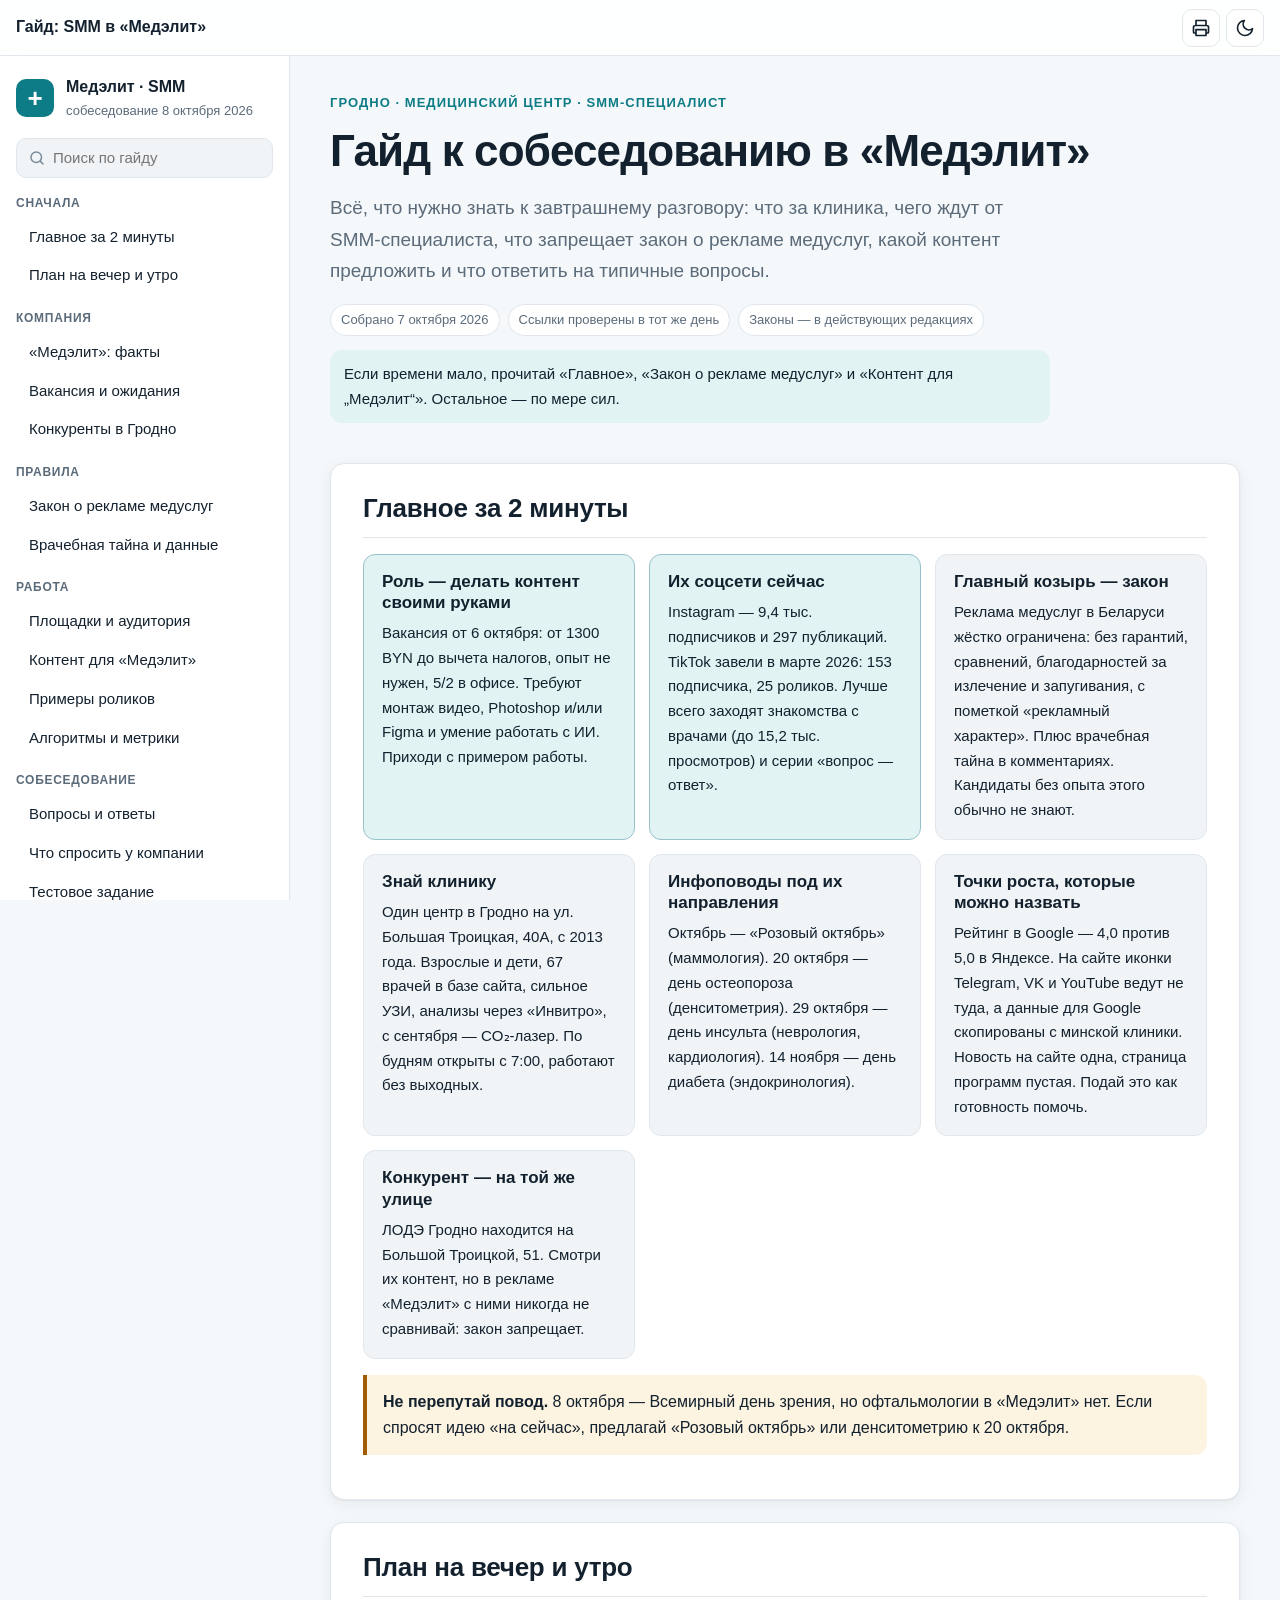
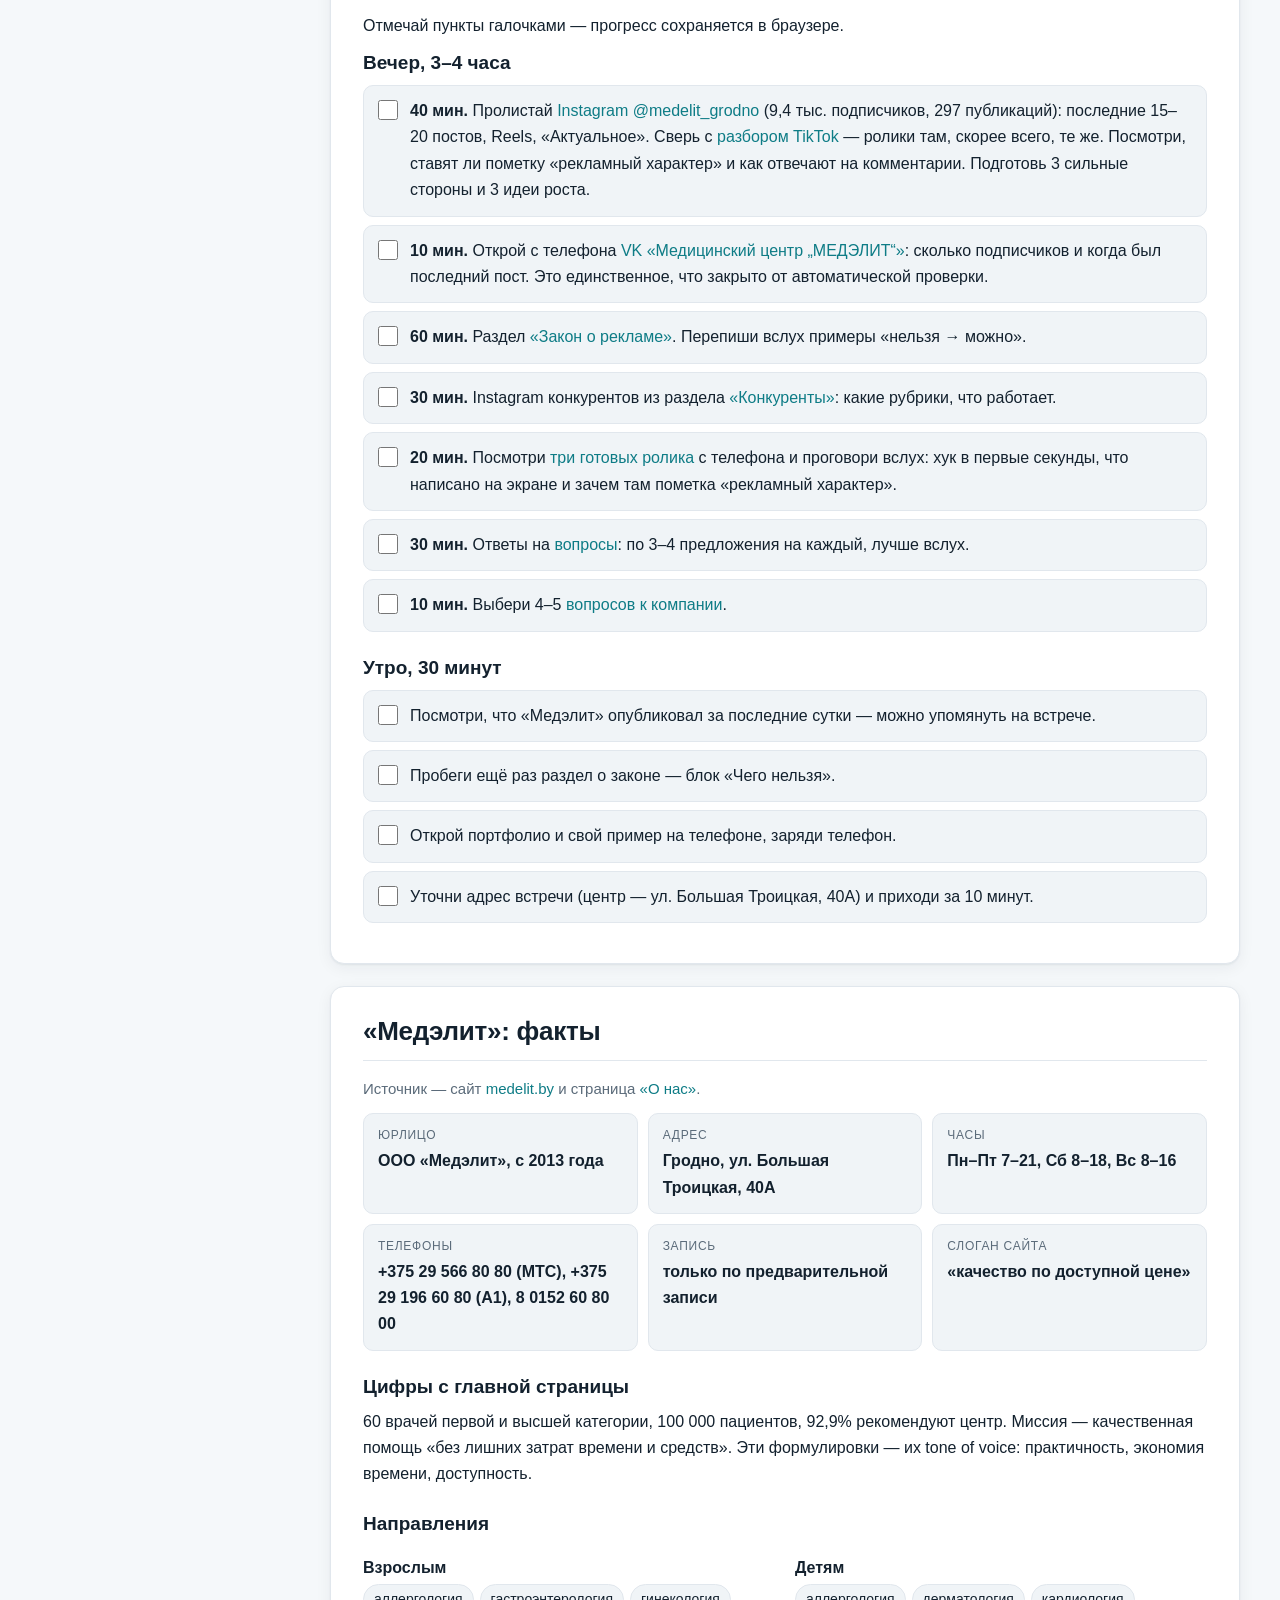
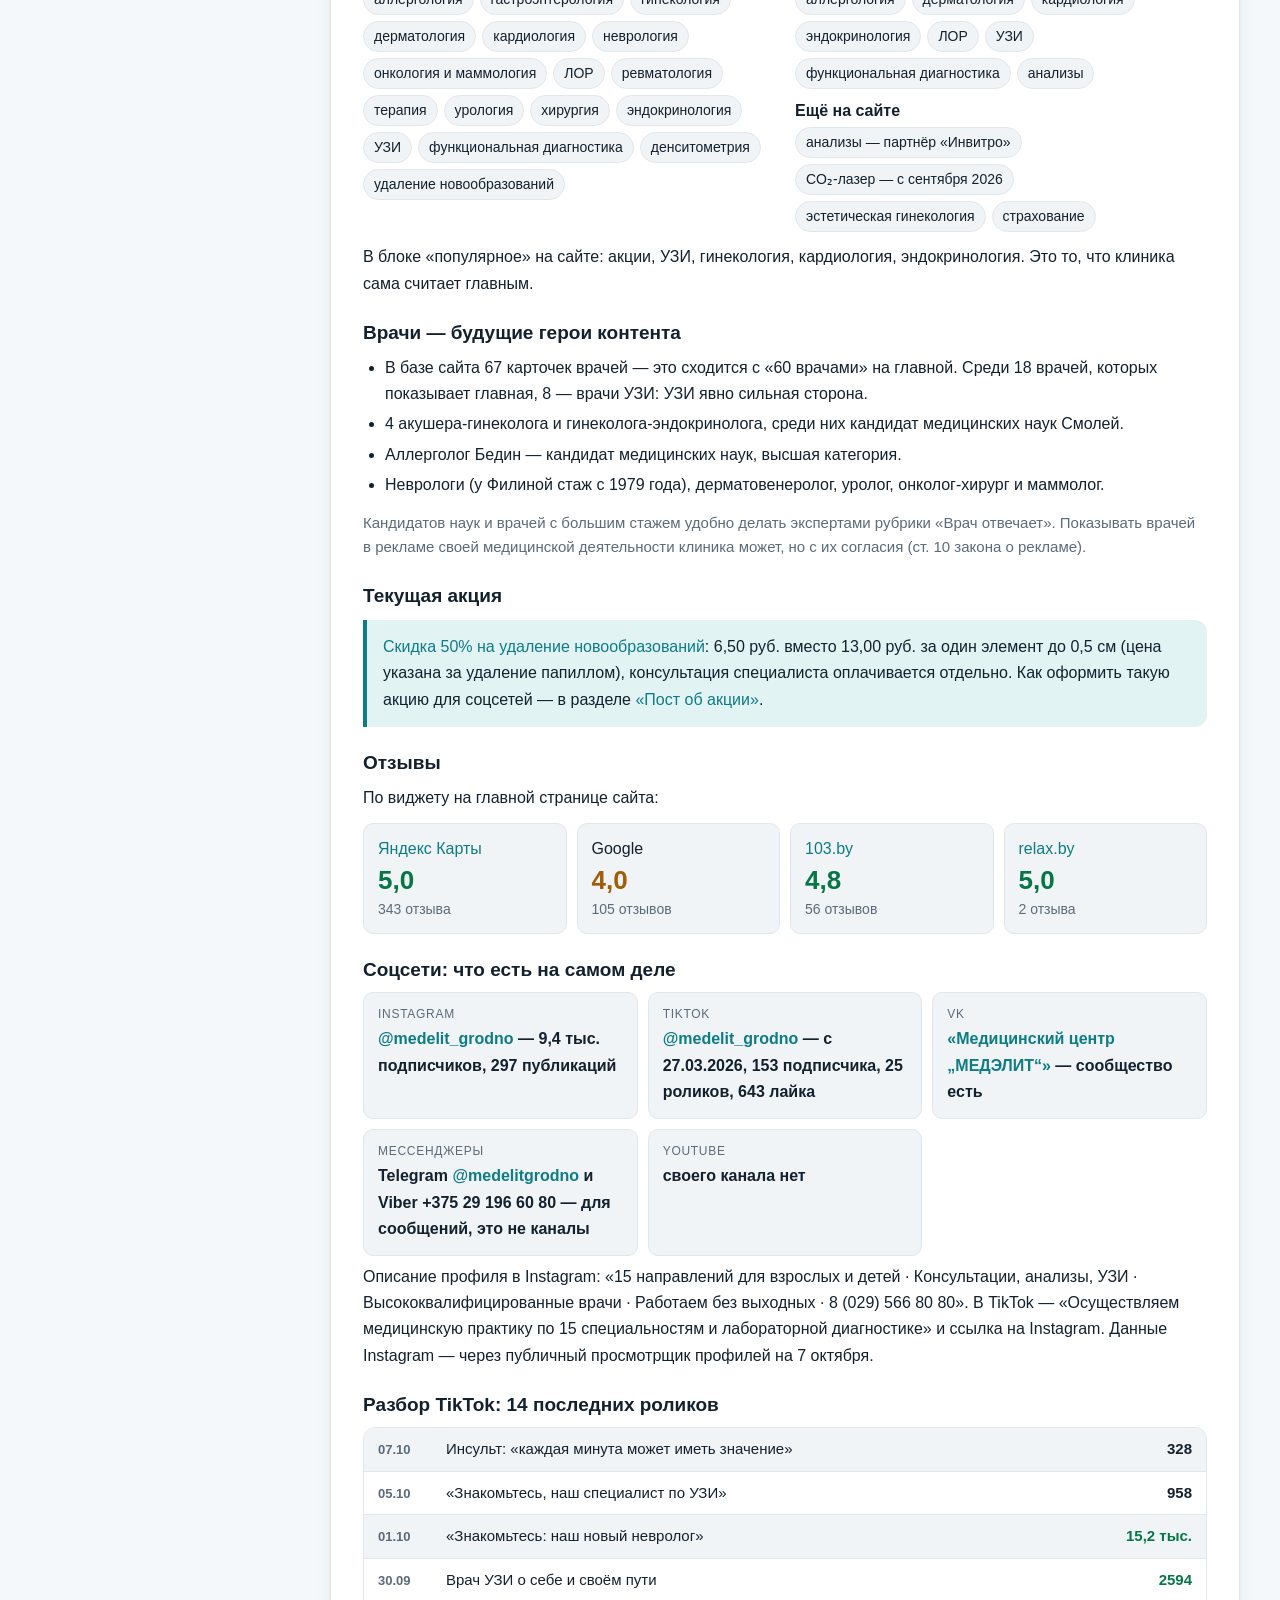
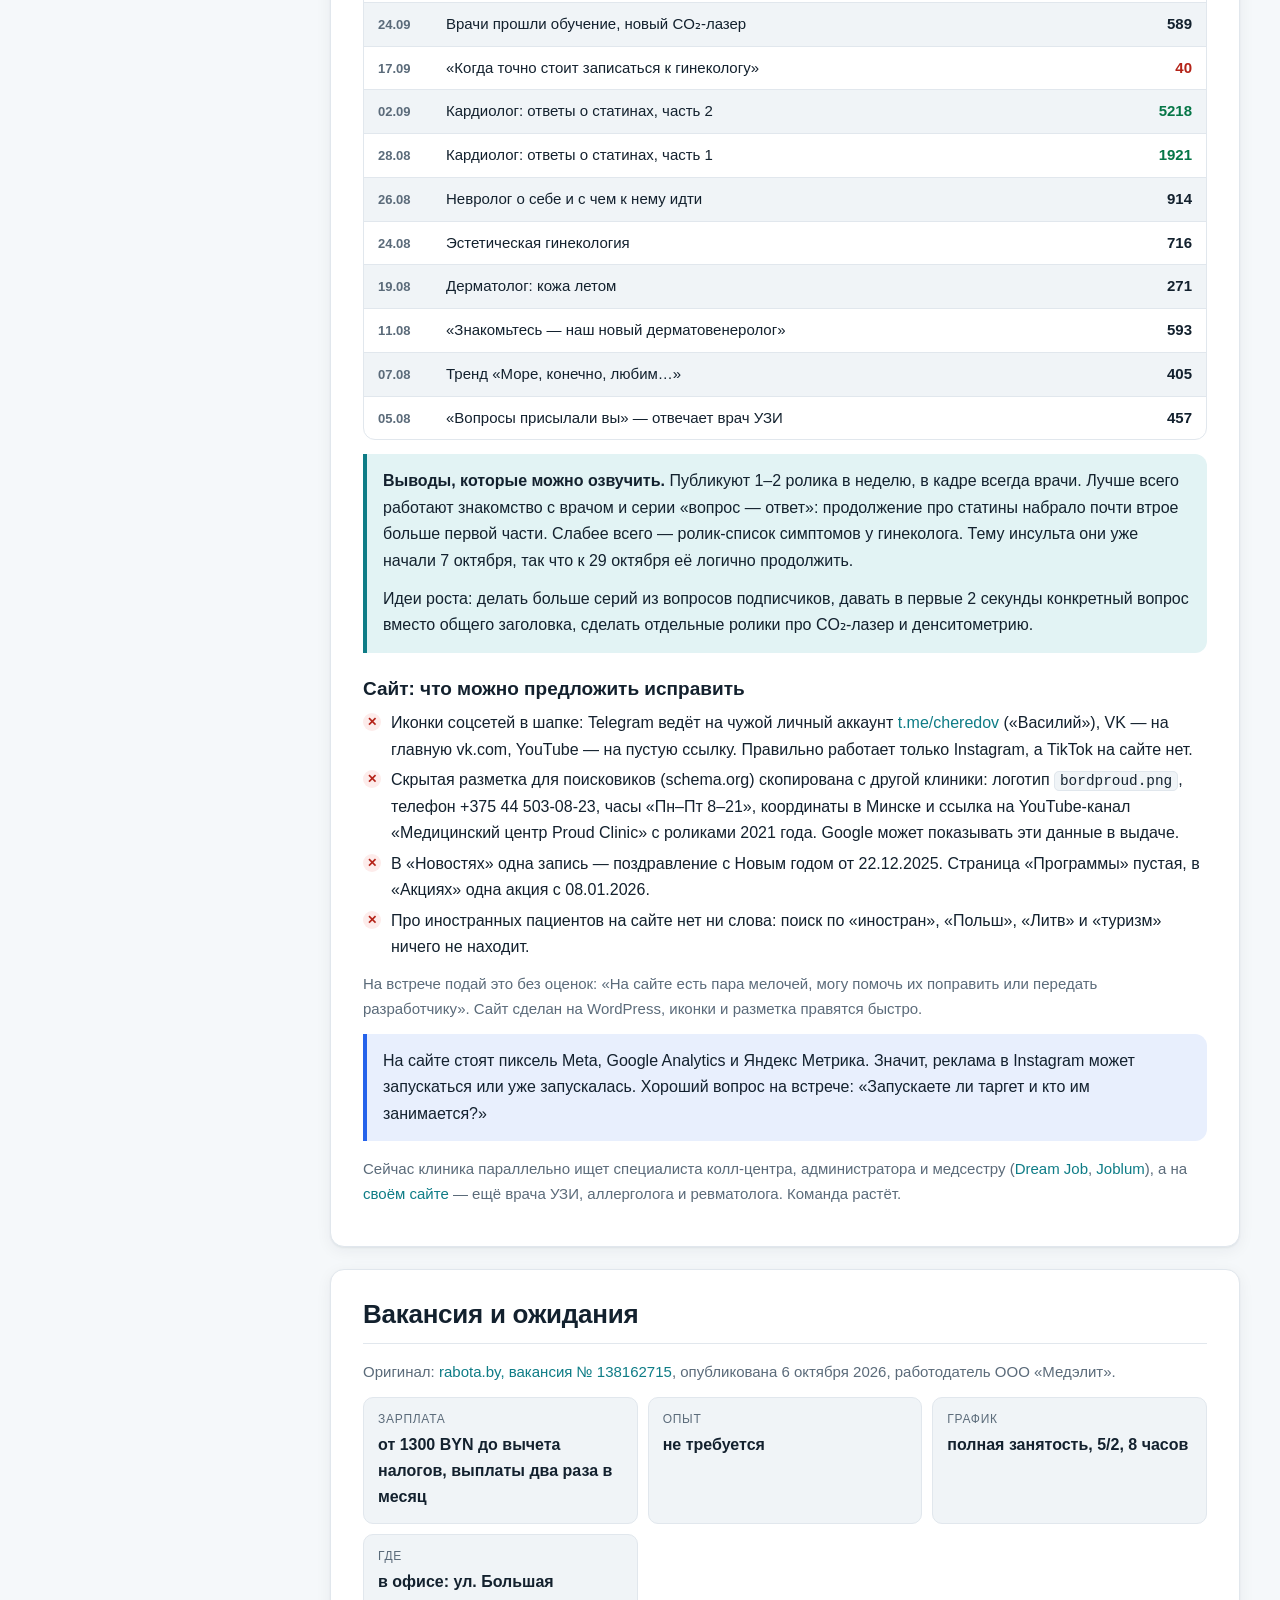
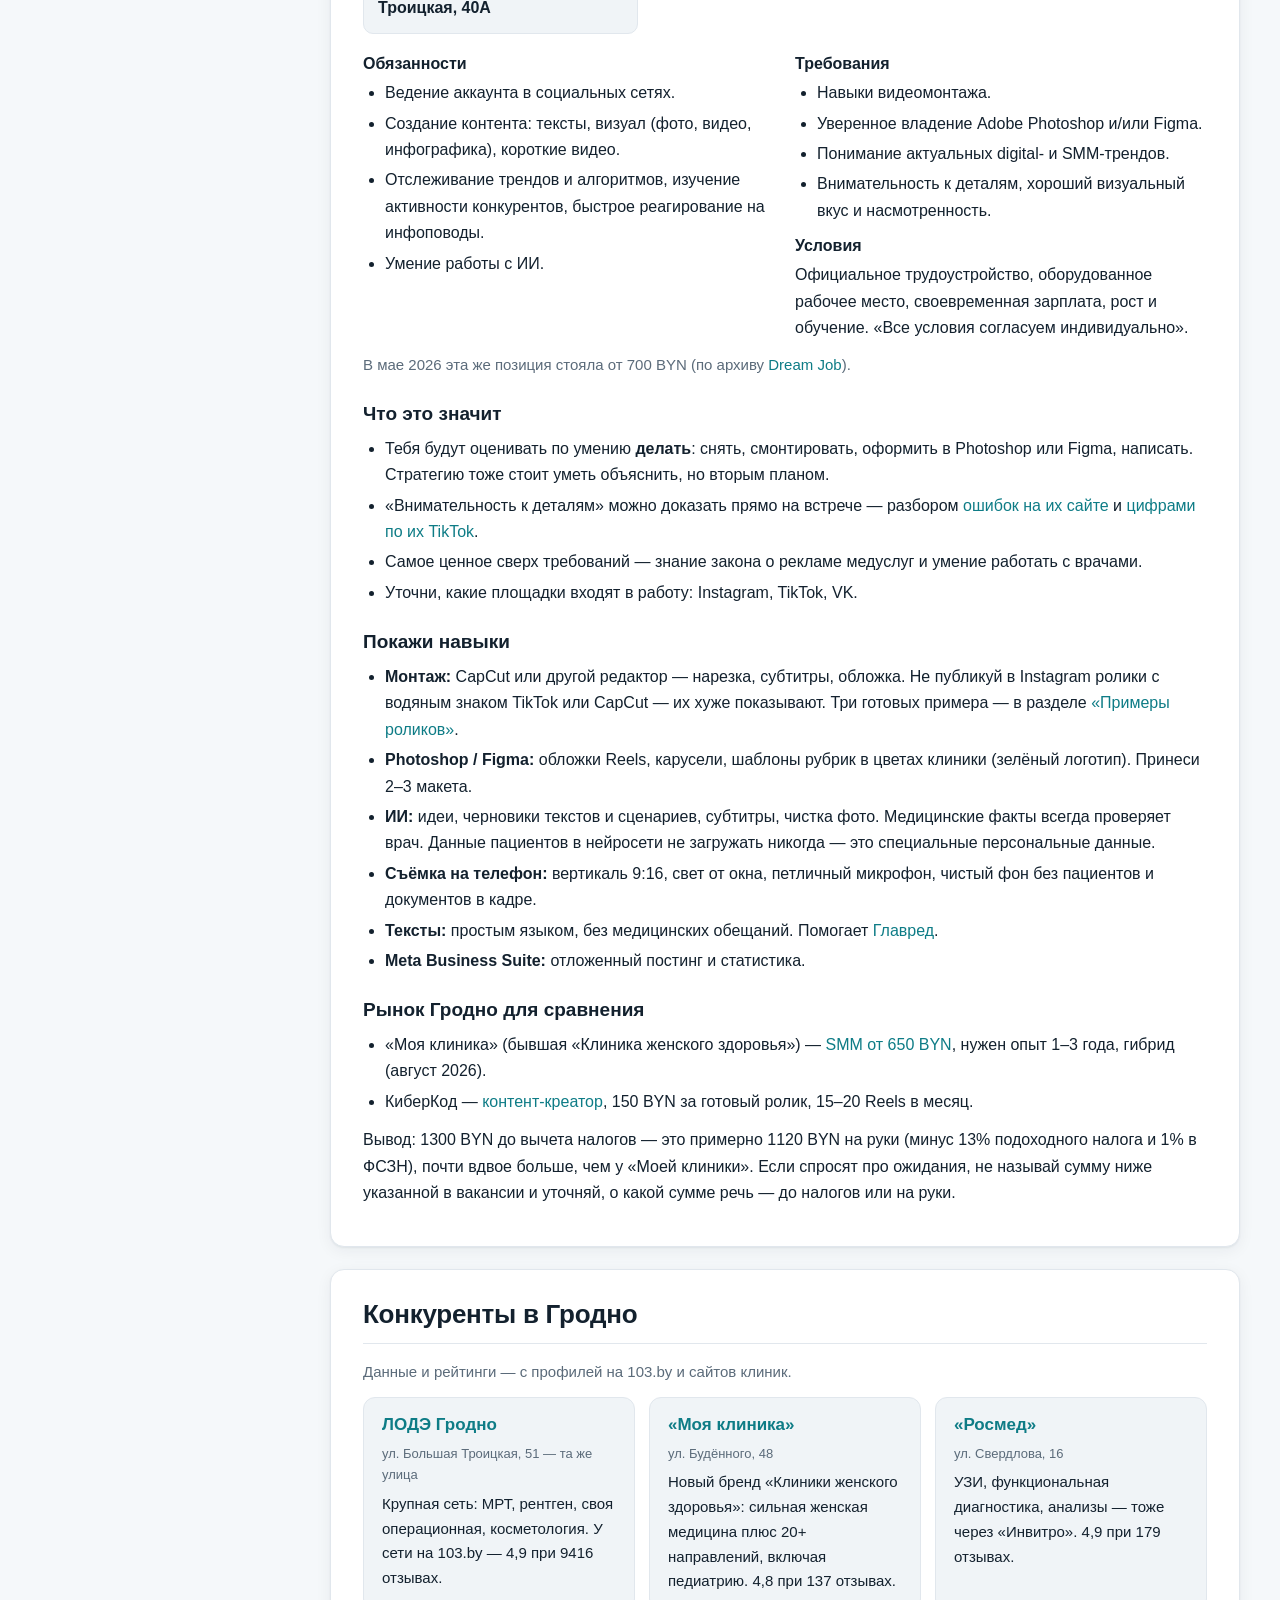
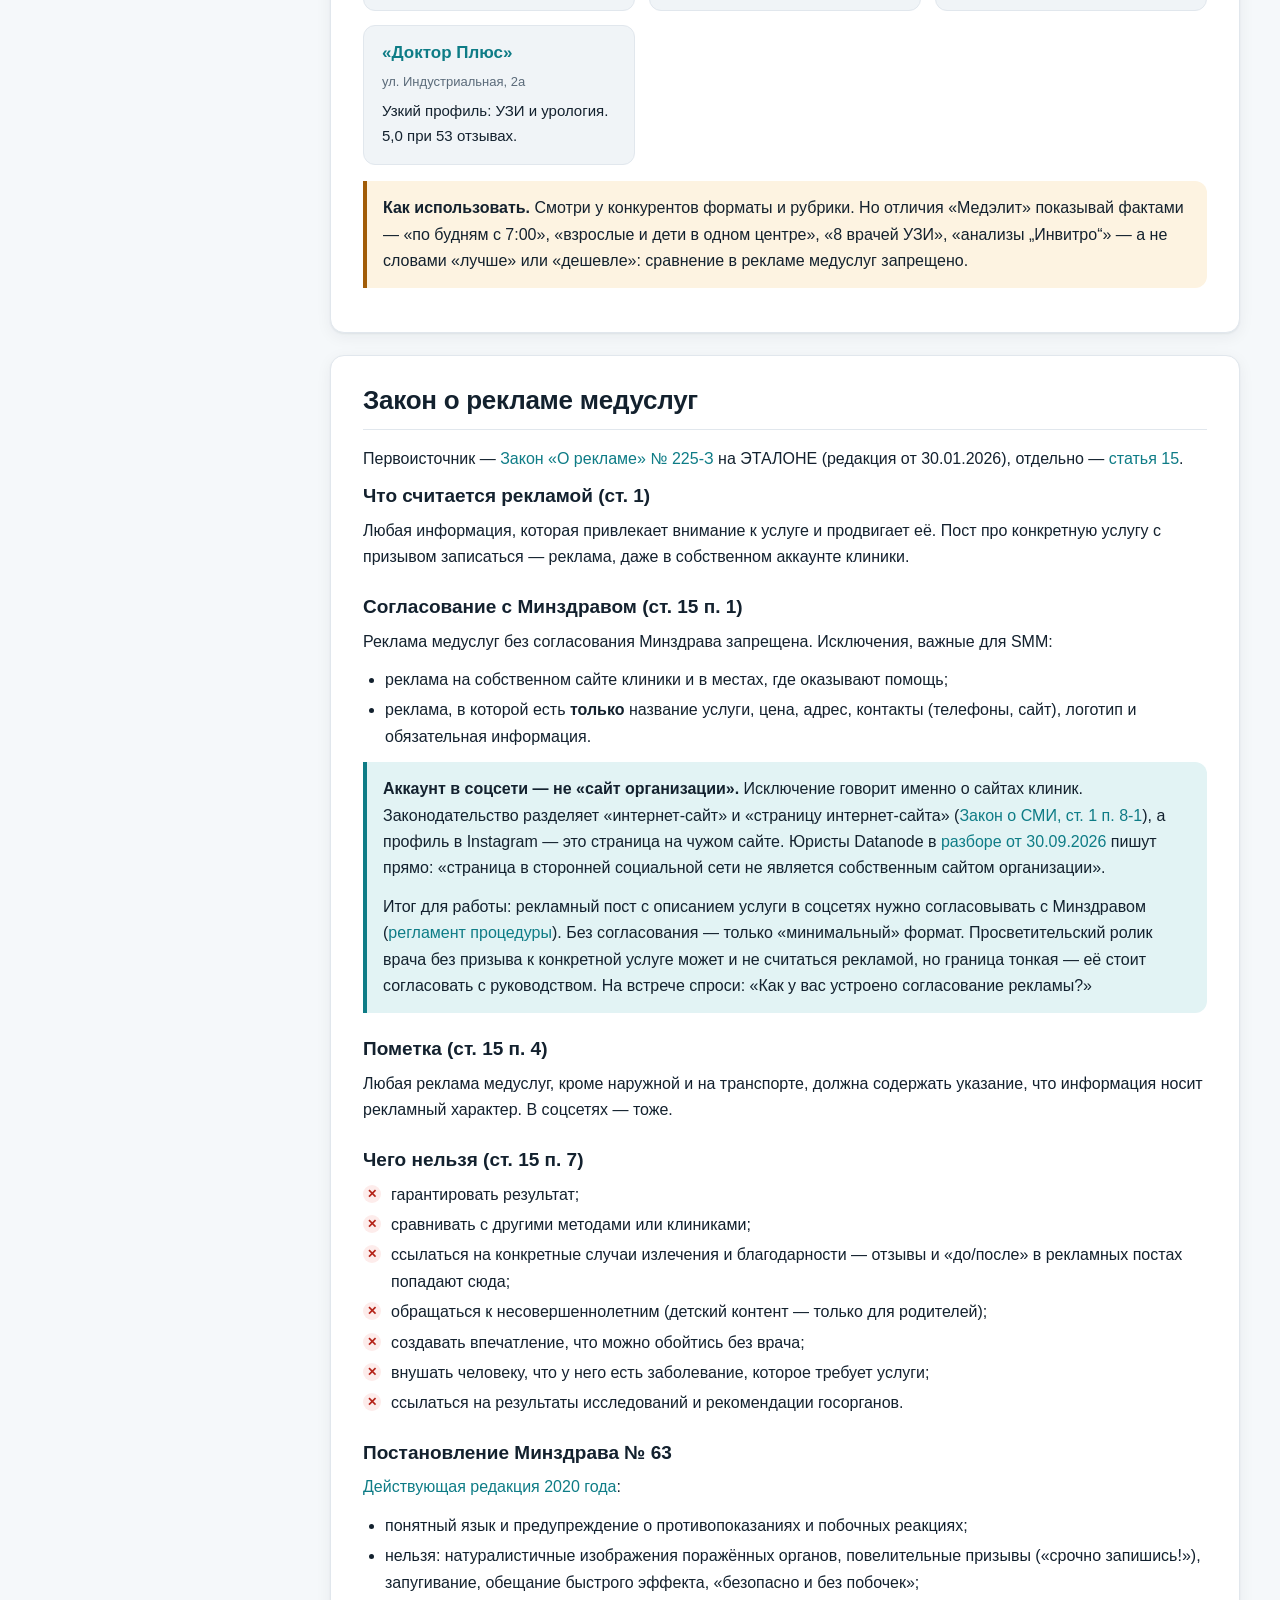
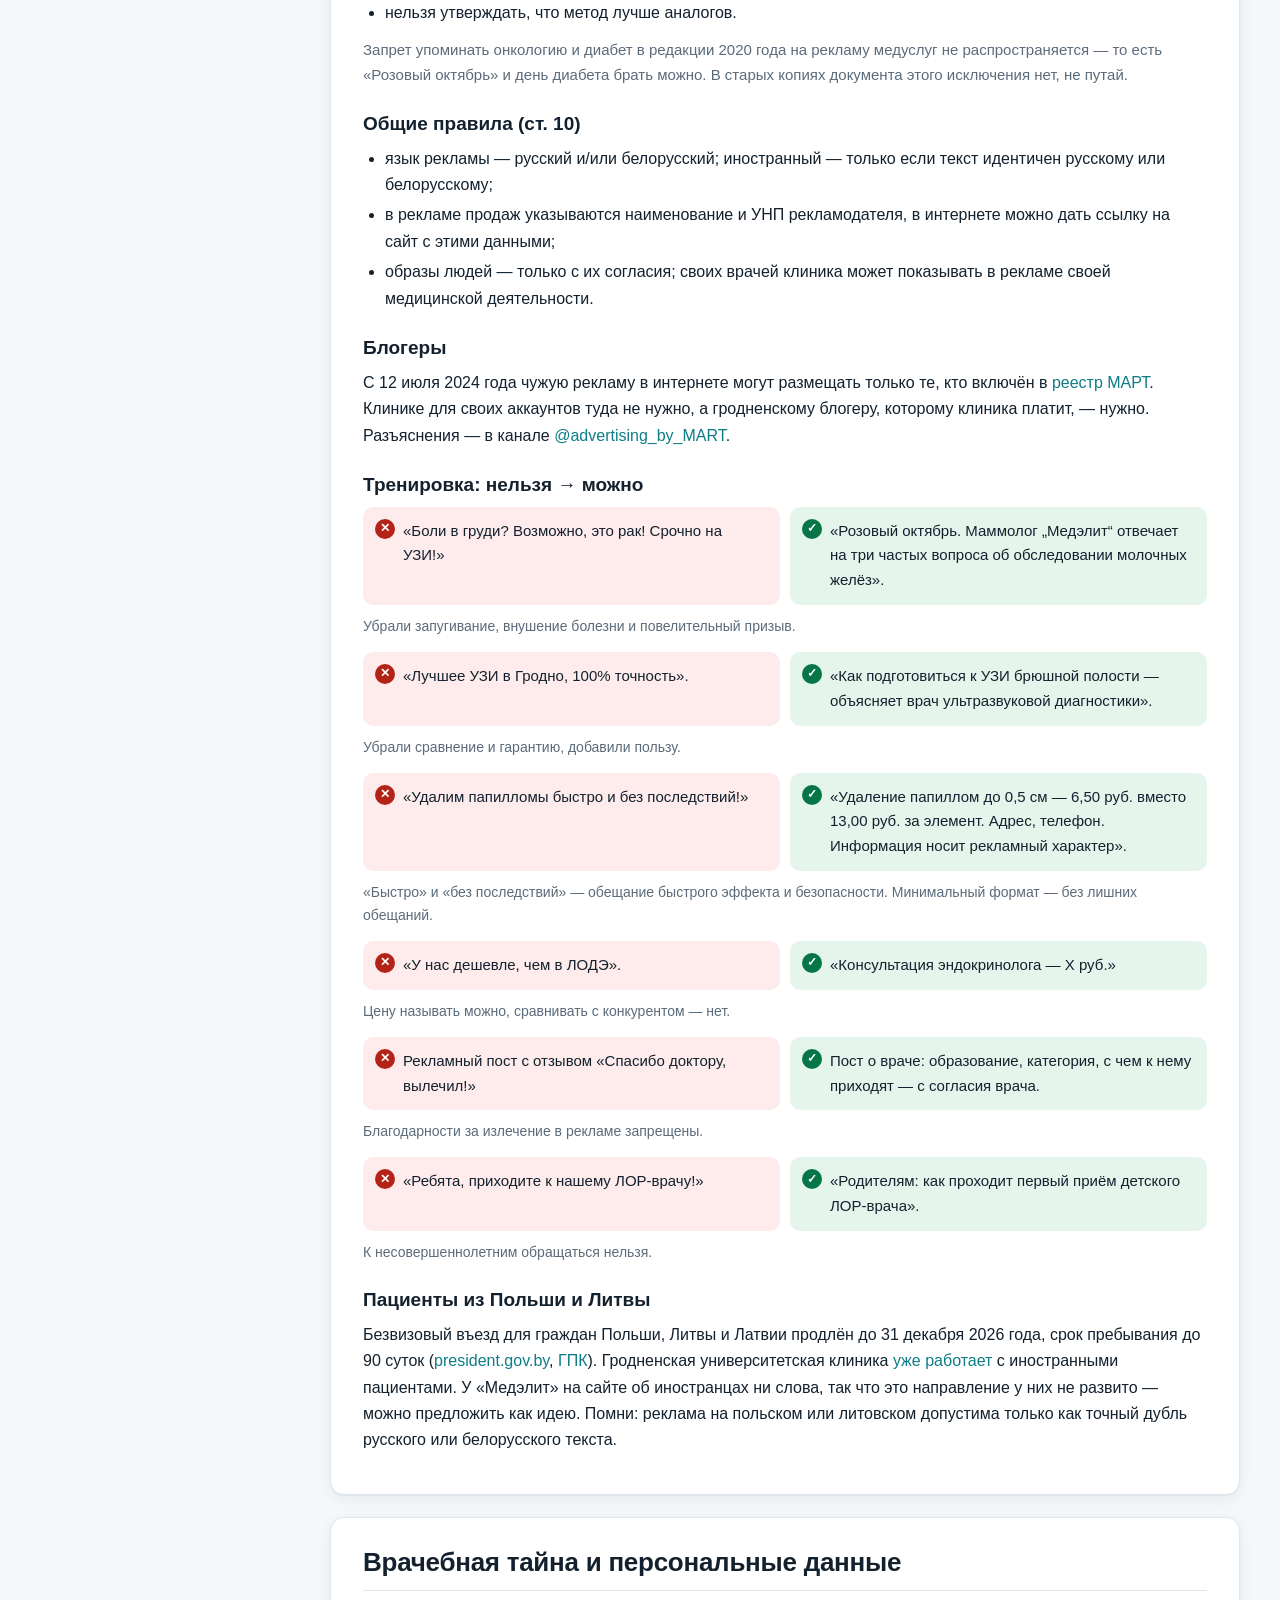
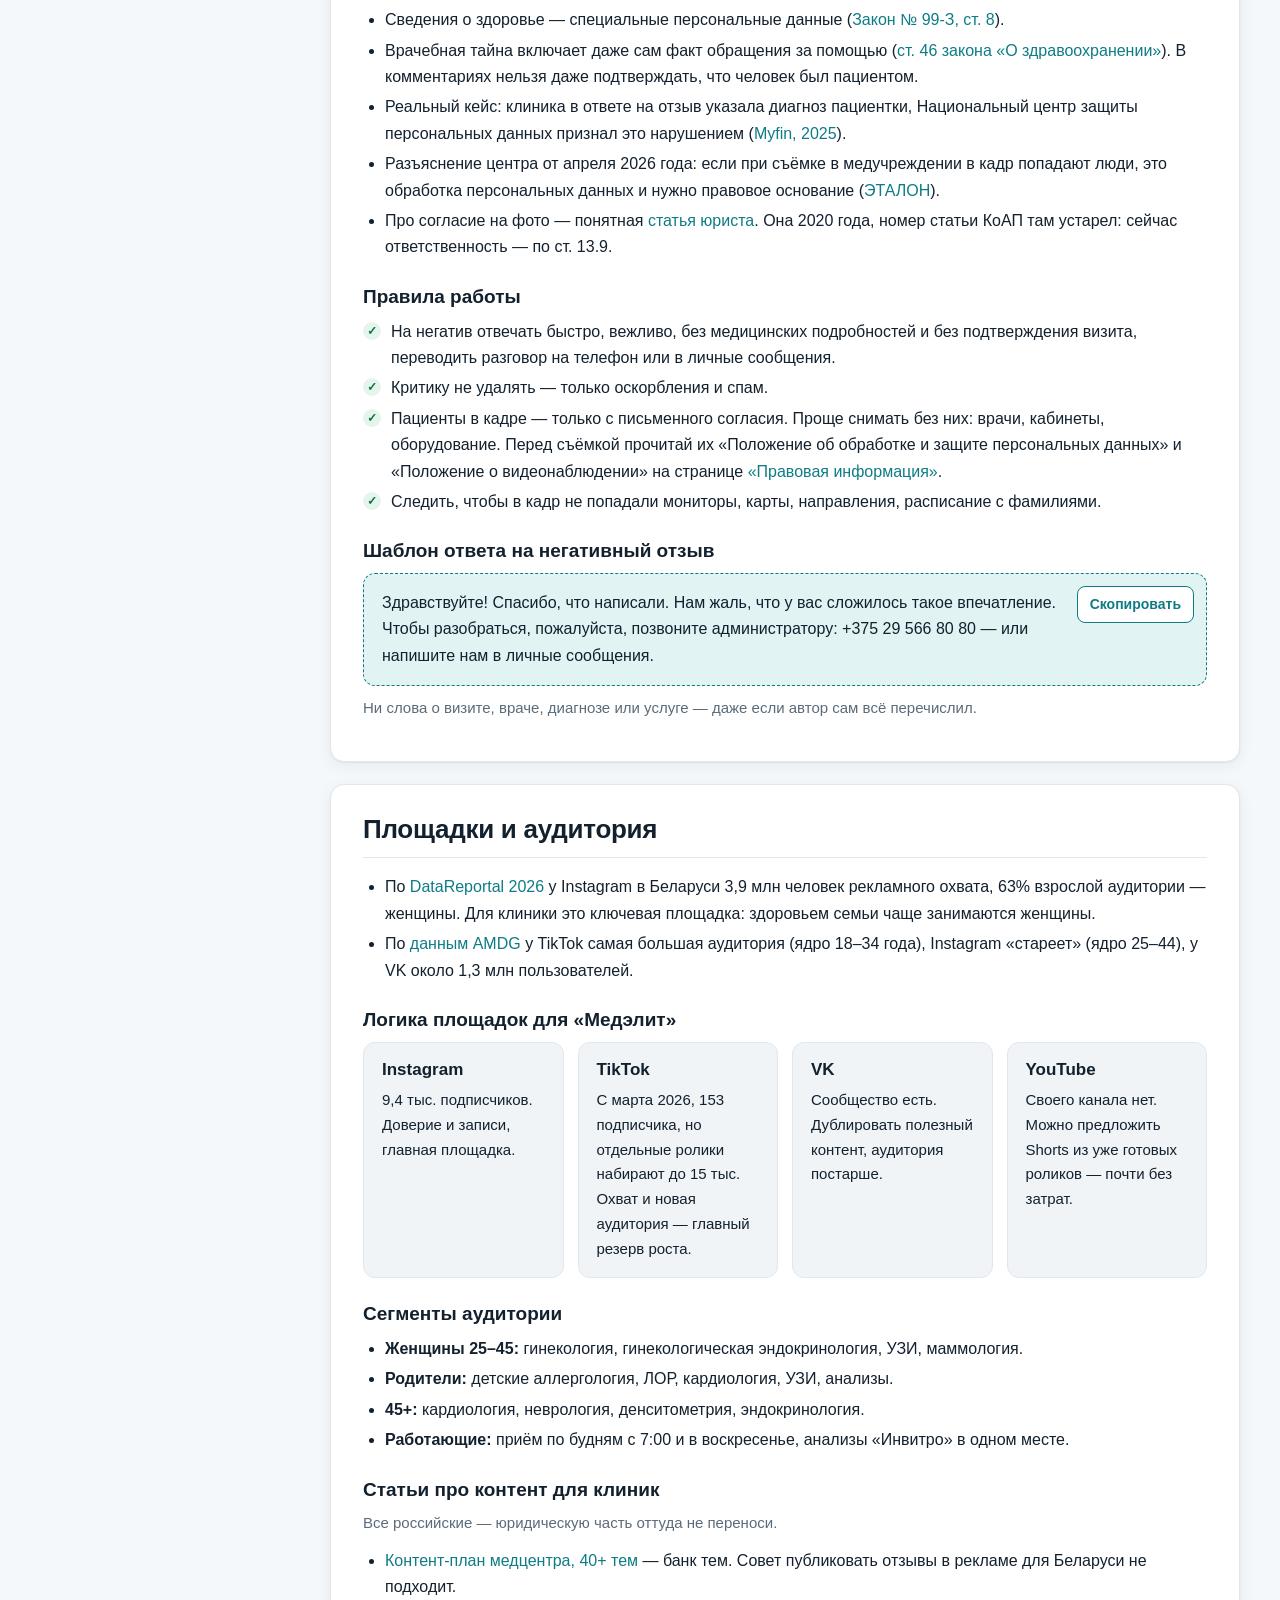
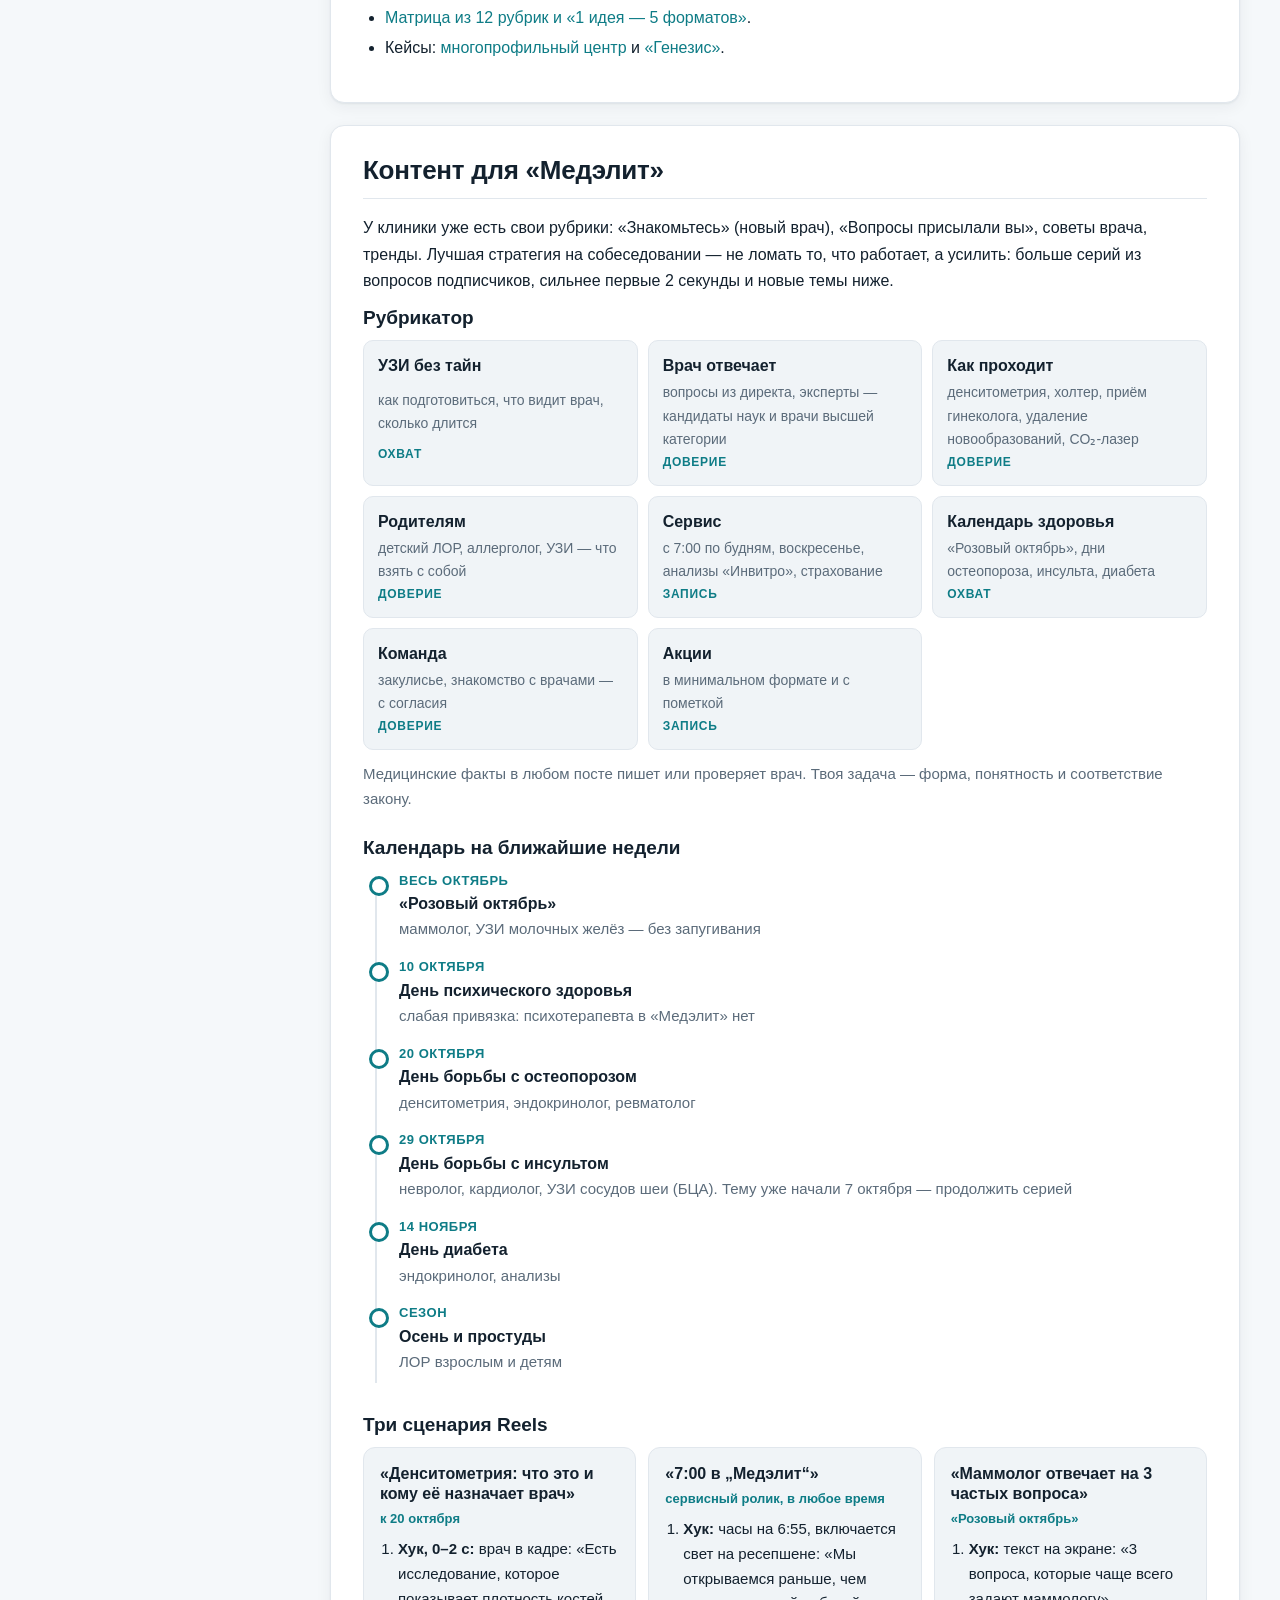
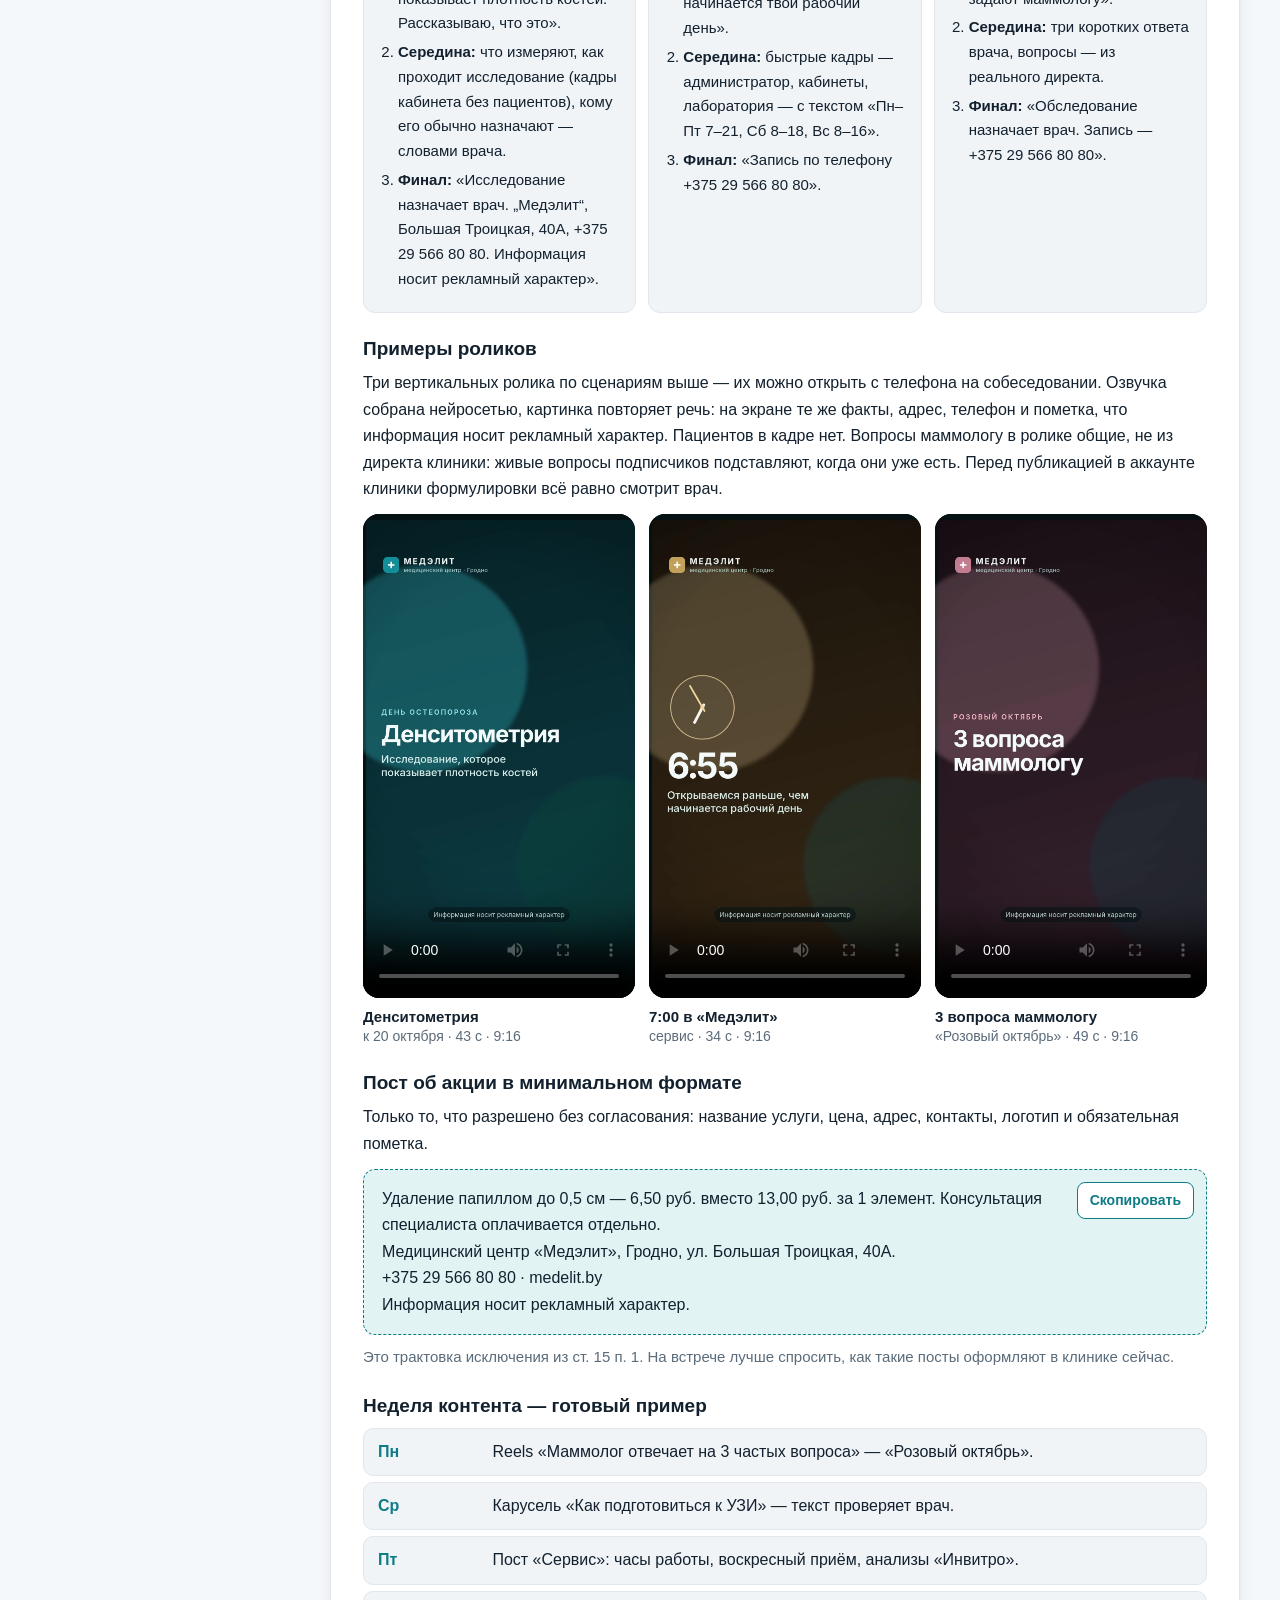
==== commit 974afc83: "feat: add three sample reels to the Medelit guide Publish vertical examples for densitometry, the 7:" ====
--- a/index.html
+++ b/index.html
@@ -64,6 +64,7 @@
         <p class="toc-group">Работа</p>
         <a href="#ploshchadki">Площадки и аудитория</a>
         <a href="#kontent">Контент для «Медэлит»</a>
+        <a href="#roliki">Примеры роликов</a>
         <a href="#algoritmy">Алгоритмы и метрики</a>
         <p class="toc-group">Собеседование</p>
         <a href="#voprosy">Вопросы и ответы</a>
@@ -145,7 +146,7 @@
         <li><label><input type="checkbox" data-id="ev-other"><span><b>10 мин.</b> Открой с телефона <a href="https://vk.com/medelitgrodno" target="_blank" rel="noopener">VK «Медицинский центр „МЕДЭЛИТ“»</a>: сколько подписчиков и когда был последний пост. Это единственное, что закрыто от автоматической проверки.</span></label></li>
         <li><label><input type="checkbox" data-id="ev-law"><span><b>60 мин.</b> Раздел <a href="#zakon">«Закон о рекламе»</a>. Перепиши вслух примеры «нельзя → можно».</span></label></li>
         <li><label><input type="checkbox" data-id="ev-comp"><span><b>30 мин.</b> Instagram конкурентов из раздела <a href="#konkurenty">«Конкуренты»</a>: какие рубрики, что работает.</span></label></li>
-        <li><label><input type="checkbox" data-id="ev-sample"><span><b>45 мин.</b> Сделай один пример под «Медэлит»: обложку или карусель в Photoshop или Figma (их требуют в вакансии) и/или короткий ролик с монтажом, без пациентов в кадре. Темы — в разделе <a href="#kontent">«Контент»</a>.</span></label></li>
+        <li><label><input type="checkbox" data-id="ev-sample"><span><b>20 мин.</b> Посмотри <a href="#roliki">три готовых ролика</a> с телефона и проговори вслух: хук в первые секунды, что написано на экране и зачем там пометка «рекламный характер».</span></label></li>
         <li><label><input type="checkbox" data-id="ev-answers"><span><b>30 мин.</b> Ответы на <a href="#voprosy">вопросы</a>: по 3–4 предложения на каждый, лучше вслух.</span></label></li>
         <li><label><input type="checkbox" data-id="ev-ask"><span><b>10 мин.</b> Выбери 4–5 <a href="#sprosit">вопросов к компании</a>.</span></label></li>
       </ul>
@@ -305,7 +306,7 @@
 
       <h3>Покажи навыки</h3>
       <ul>
-        <li><b>Монтаж:</b> CapCut или другой редактор — нарезка, субтитры, обложка. Не публикуй в Instagram ролики с водяным знаком TikTok или CapCut — их хуже показывают.</li>
+        <li><b>Монтаж:</b> CapCut или другой редактор — нарезка, субтитры, обложка. Не публикуй в Instagram ролики с водяным знаком TikTok или CapCut — их хуже показывают. Три готовых примера — в разделе <a href="#roliki">«Примеры роликов»</a>.</li>
         <li><b>Photoshop / Figma:</b> обложки Reels, карусели, шаблоны рубрик в цветах клиники (зелёный логотип). Принеси 2–3 макета.</li>
         <li><b>ИИ:</b> идеи, черновики текстов и сценариев, субтитры, чистка фото. Медицинские факты всегда проверяет врач. Данные пациентов в нейросети не загружать никогда — это специальные персональные данные.</li>
         <li><b>Съёмка на телефон:</b> вертикаль 9:16, свет от окна, петличный микрофон, чистый фон без пациентов и документов в кадре.</li>
@@ -559,6 +560,32 @@
         </article>
       </div>
 
+      <h3 id="roliki">Примеры роликов</h3>
+      <p>Три вертикальных ролика по сценариям выше — их можно открыть с телефона на собеседовании. Озвучка собрана нейросетью, картинка повторяет речь: на экране те же факты, адрес, телефон и пометка, что информация носит рекламный характер. Пациентов в кадре нет. Вопросы маммологу в ролике общие, не из директа клиники: живые вопросы подписчиков подставляют, когда они уже есть. Перед публикацией в аккаунте клиники формулировки всё равно смотрит врач.</p>
+      <div class="reels">
+        <figure class="reel">
+          <video controls playsinline preload="metadata" poster="assets/videos/densitometriya.jpg">
+            <source src="assets/videos/densitometriya.mp4" type="video/mp4">
+            <track kind="captions" srclang="ru" label="Русские субтитры" src="assets/videos/densitometriya.vtt">
+          </video>
+          <figcaption><b>Денситометрия</b><span>к 20 октября · 43 с · 9:16</span></figcaption>
+        </figure>
+        <figure class="reel">
+          <video controls playsinline preload="metadata" poster="assets/videos/otkrytie-v-7.jpg">
+            <source src="assets/videos/otkrytie-v-7.mp4" type="video/mp4">
+            <track kind="captions" srclang="ru" label="Русские субтитры" src="assets/videos/otkrytie-v-7.vtt">
+          </video>
+          <figcaption><b>7:00 в «Медэлит»</b><span>сервис · 34 с · 9:16</span></figcaption>
+        </figure>
+        <figure class="reel">
+          <video controls playsinline preload="metadata" poster="assets/videos/mammolog-3-voprosa.jpg">
+            <source src="assets/videos/mammolog-3-voprosa.mp4" type="video/mp4">
+            <track kind="captions" srclang="ru" label="Русские субтитры" src="assets/videos/mammolog-3-voprosa.vtt">
+          </video>
+          <figcaption><b>3 вопроса маммологу</b><span>«Розовый октябрь» · 49 с · 9:16</span></figcaption>
+        </figure>
+      </div>
+
       <h3 id="akciya-post">Пост об акции в минимальном формате</h3>
       <p>Только то, что разрешено без согласования: название услуги, цена, адрес, контакты, логотип и обязательная пометка.</p>
       <div class="template">
@@ -629,7 +656,7 @@
       </details>
       <details class="qa">
         <summary>Как снимешь Reels для клиники?</summary>
-        <p>Сценарий с хуком в первые 2 секунды, вертикаль, свет от окна, петличка, субтитры в CapCut, обложка в Photoshop или Figma, без водяных знаков. Покажи свой пример с телефона.</p>
+        <p>Сценарий с хуком в первые 2 секунды, вертикаль, свет от окна, петличка, субтитры в CapCut, обложка в Photoshop или Figma, без водяных знаков. На встрече открой <a href="#roliki">готовые примеры</a> с телефона и разбери один: хук, польза, пометка о рекламе.</p>
       </details>
       <details class="qa">
         <summary>Составь контент-план на месяц</summary>
--- a/assets/style.css
+++ b/assets/style.css
@@ -274,6 +274,15 @@
 .script h4 { margin: 0 0 4px; font-size: 16px; }
 .script .when { font-size: 13px; color: var(--accent); font-weight: 600; margin-bottom: 8px; }
 .script ol { padding-left: 18px; margin: 0; font-size: 15px; }
+.reels { display: grid; grid-template-columns: repeat(3, minmax(0, 1fr)); gap: 14px; align-items: start; }
+.reel { margin: 0; }
+.reel video {
+  width: 100%; aspect-ratio: 9 / 16; height: auto; max-height: 560px; object-fit: contain;
+  display: block; margin: 0 auto; background: #061416; border-radius: 16px;
+}
+.reel figcaption { margin-top: 8px; font-size: 14px; line-height: 1.4; }
+.reel figcaption b { display: block; font-size: 15px; }
+.reel figcaption span { color: var(--muted); }
 
 .videos { list-style: none; padding: 0; margin: 6px 0 14px; border: 1px solid var(--border); border-radius: 12px; overflow: hidden; }
 .videos li { margin: 0; display: grid; grid-template-columns: 56px 1fr auto; gap: 12px; align-items: baseline; padding: 9px 14px; border-bottom: 1px solid var(--border); font-size: 15px; }
@@ -343,7 +352,8 @@
   .section { padding: 20px 16px; border-radius: 12px; }
   .section > h2 { font-size: 22px; }
   .lead { font-size: 17px; }
-  .two-col, .rewrite { grid-template-columns: 1fr; }
+  .two-col, .rewrite, .reels { grid-template-columns: 1fr; }
+  .reel video { max-height: none; max-width: 360px; }
   .template { padding-right: 18px; padding-bottom: 56px; }
   .copy-btn { top: auto; bottom: 12px; }
   .week b { display: block; min-width: 0; }
@@ -364,4 +374,6 @@
   details.qa summary::after { display: none; }
   a { color: #000; text-decoration: underline; }
   .template { padding-right: 18px; }
-}
+  .reel video { display: none; }
+  .reel figcaption::after { content: " — ролик в электронной версии гайда"; }
+}
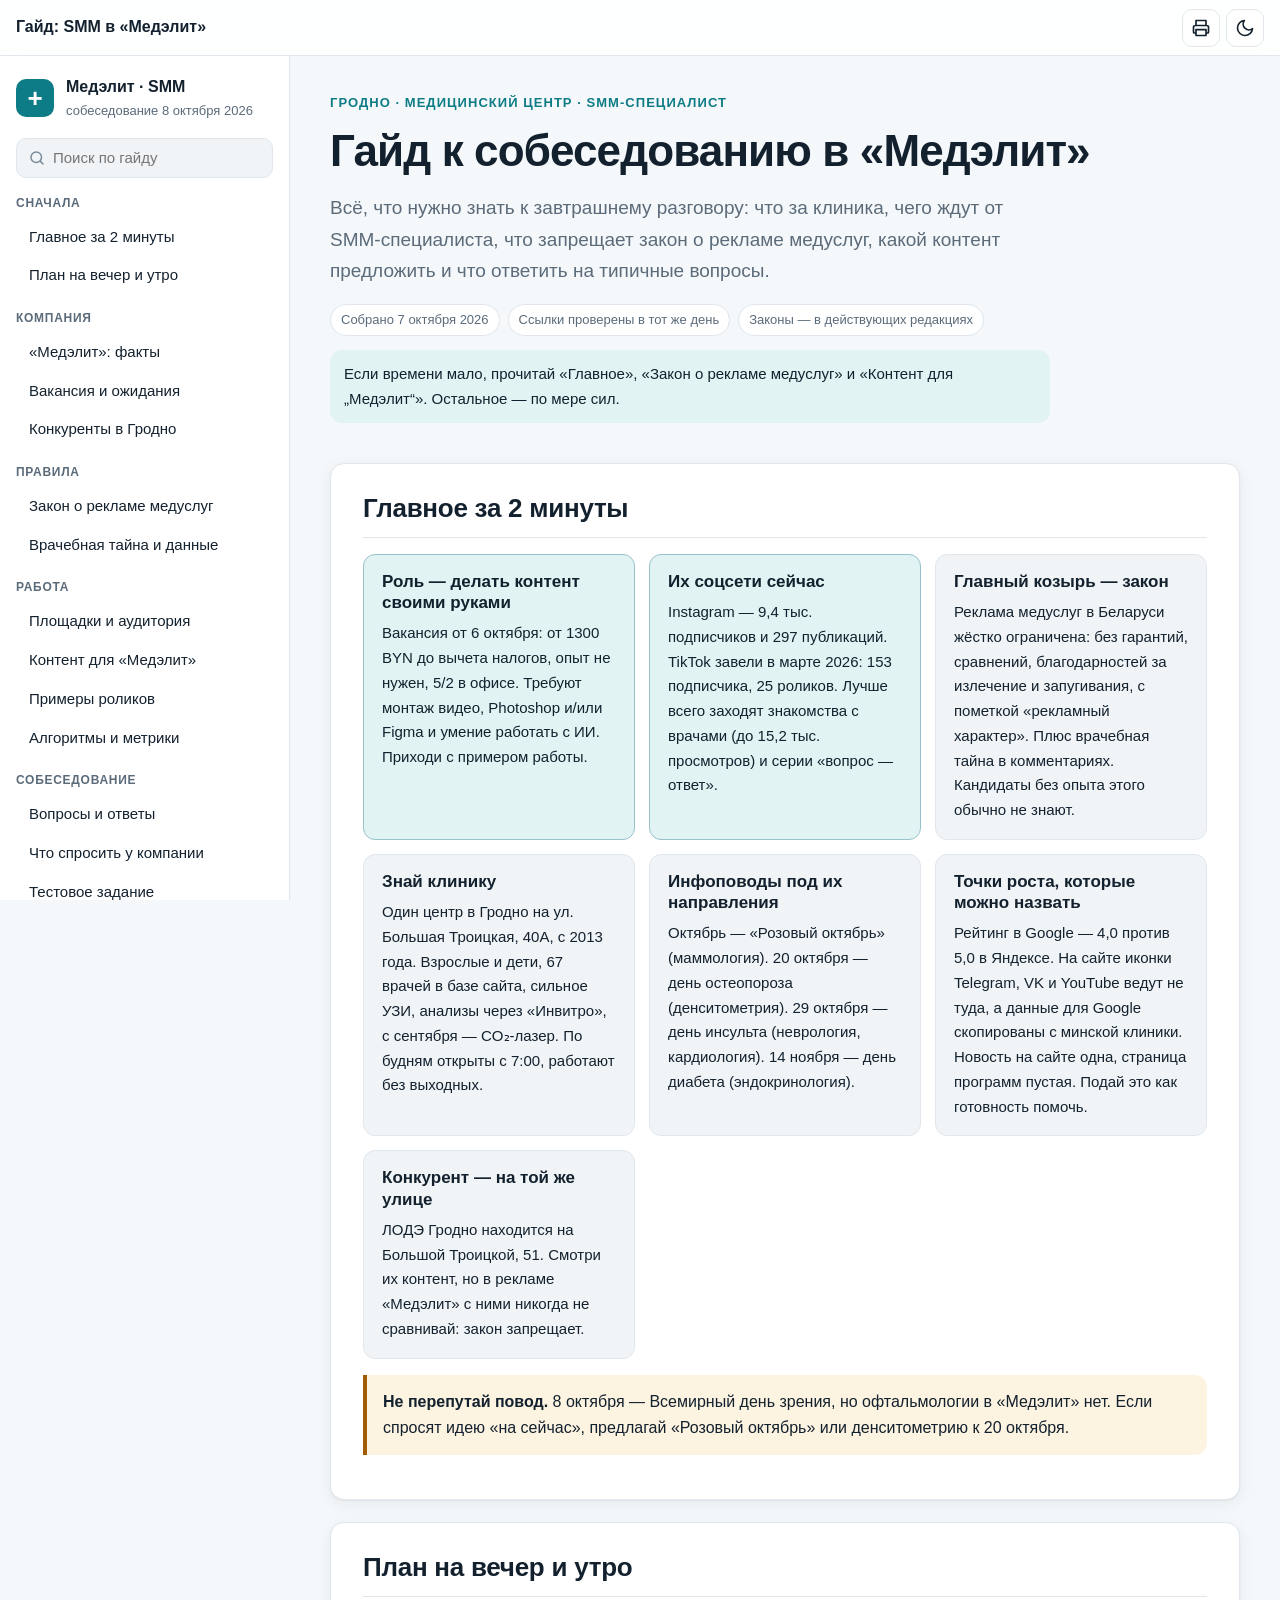
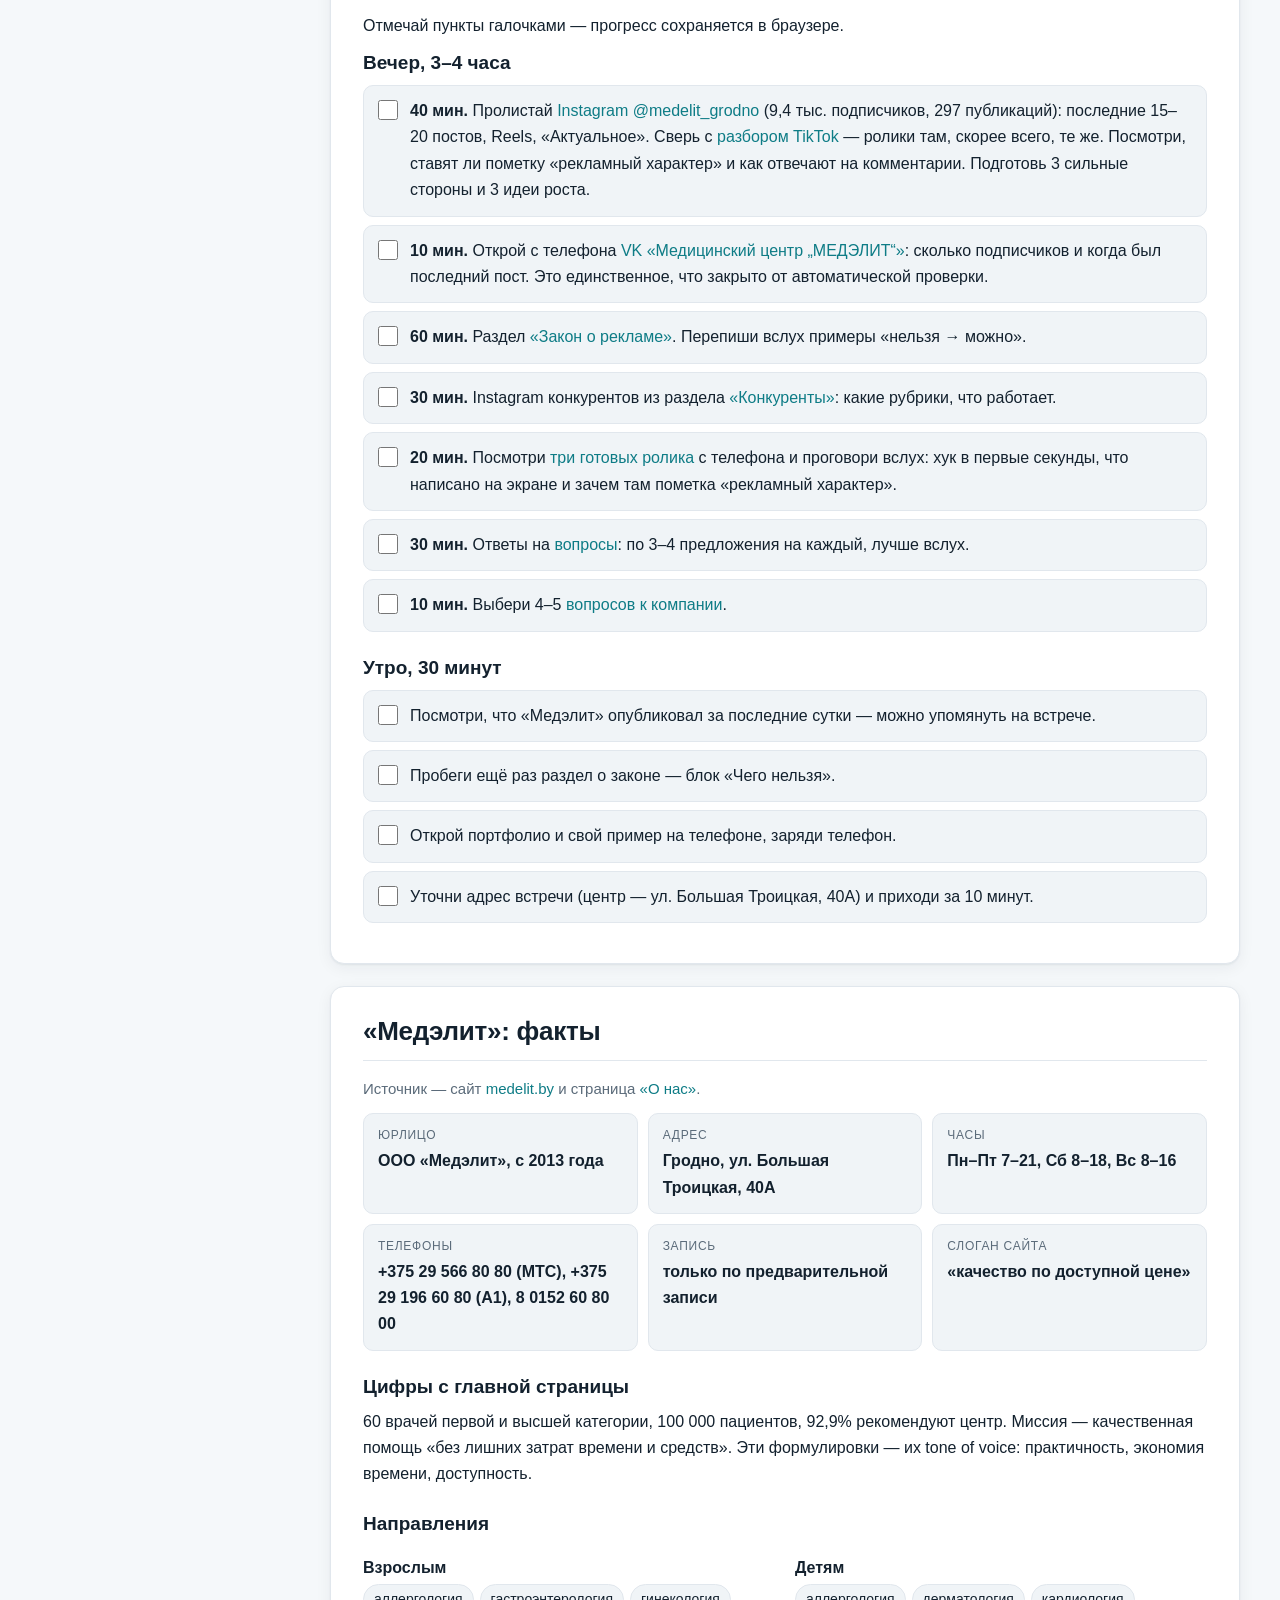
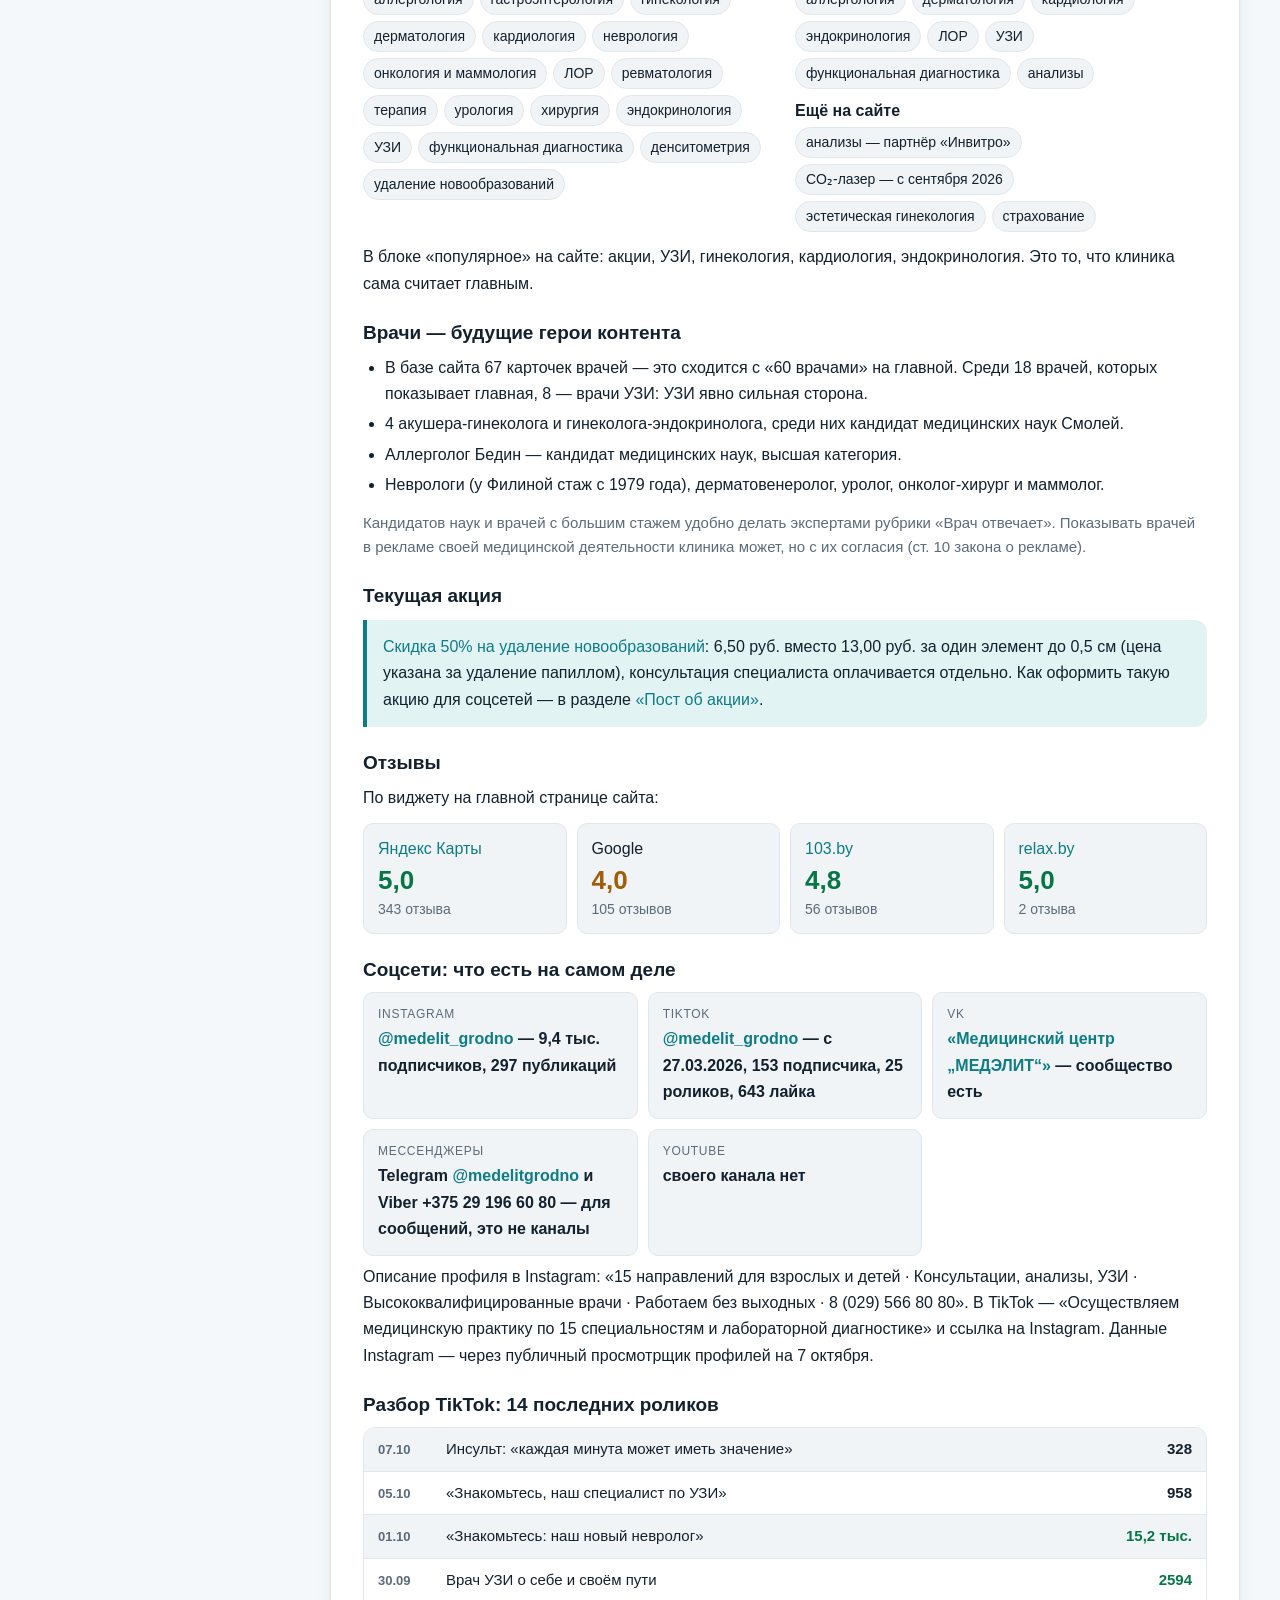
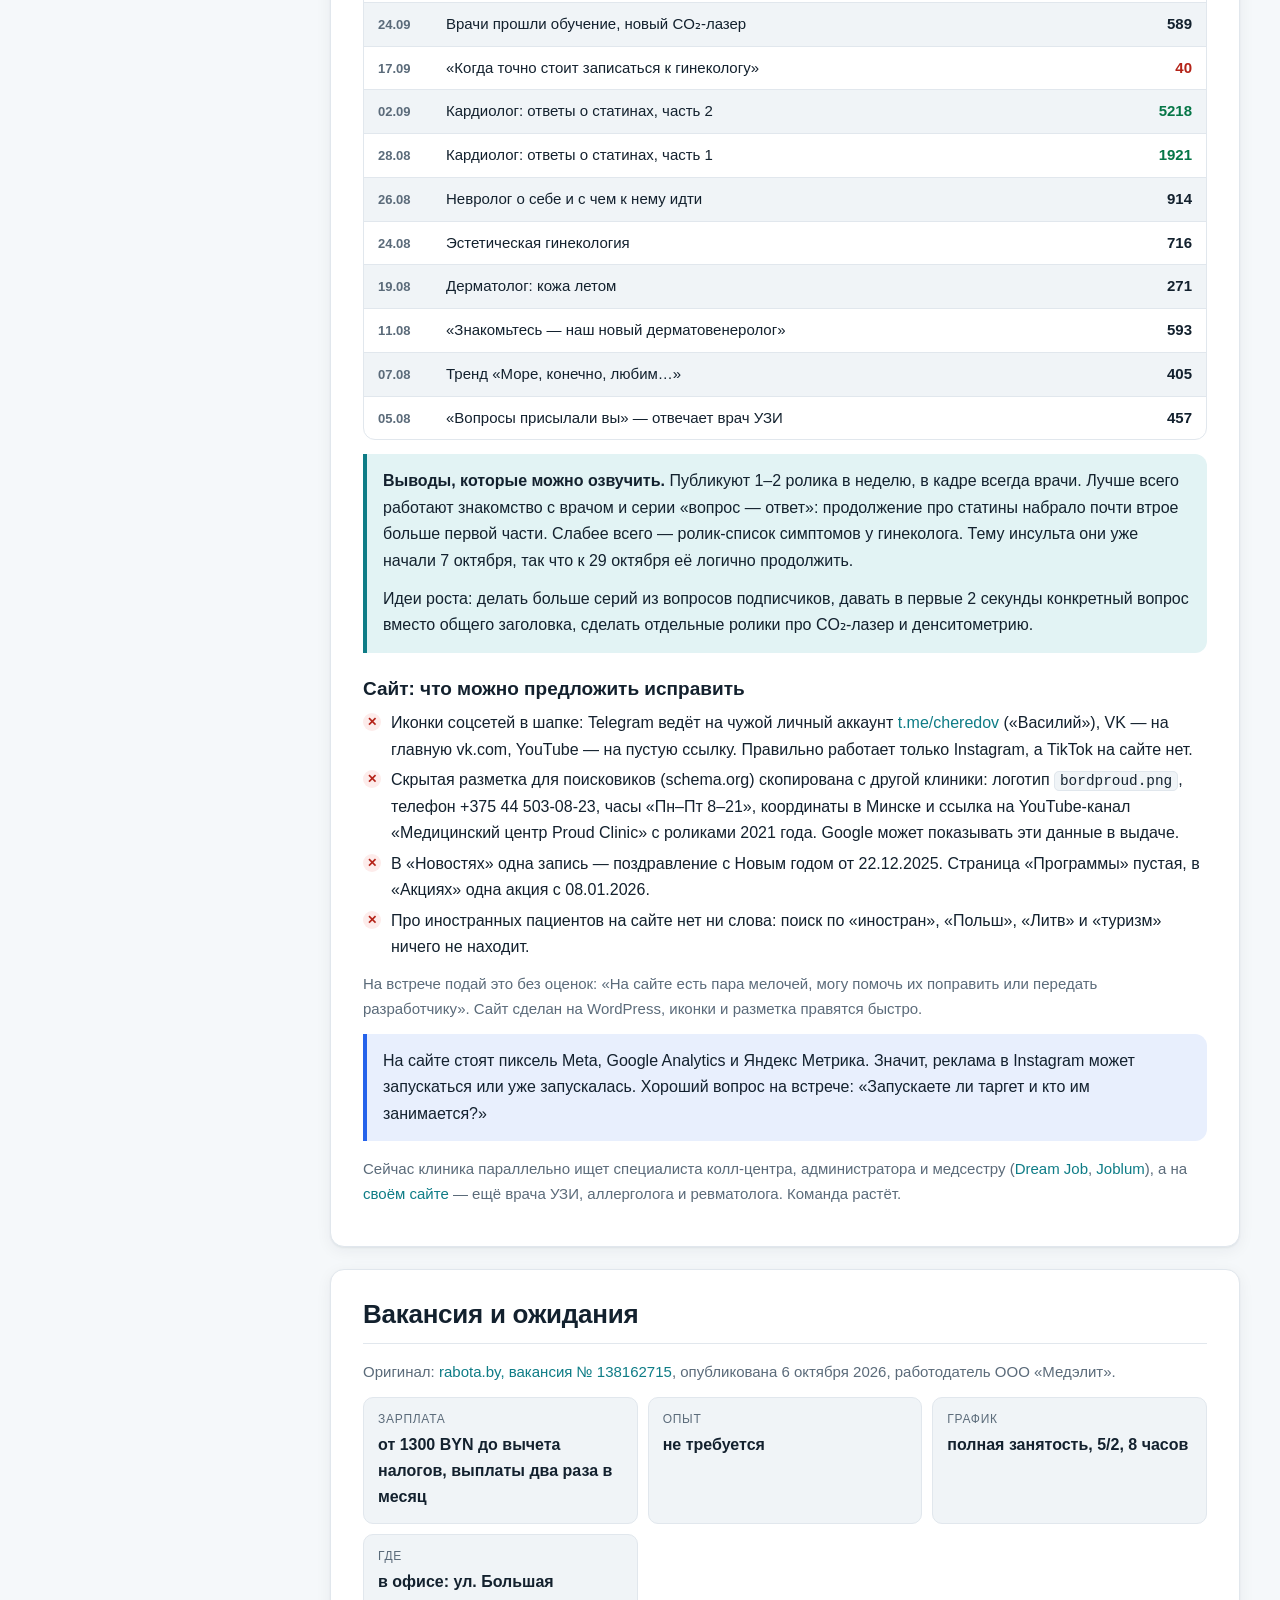
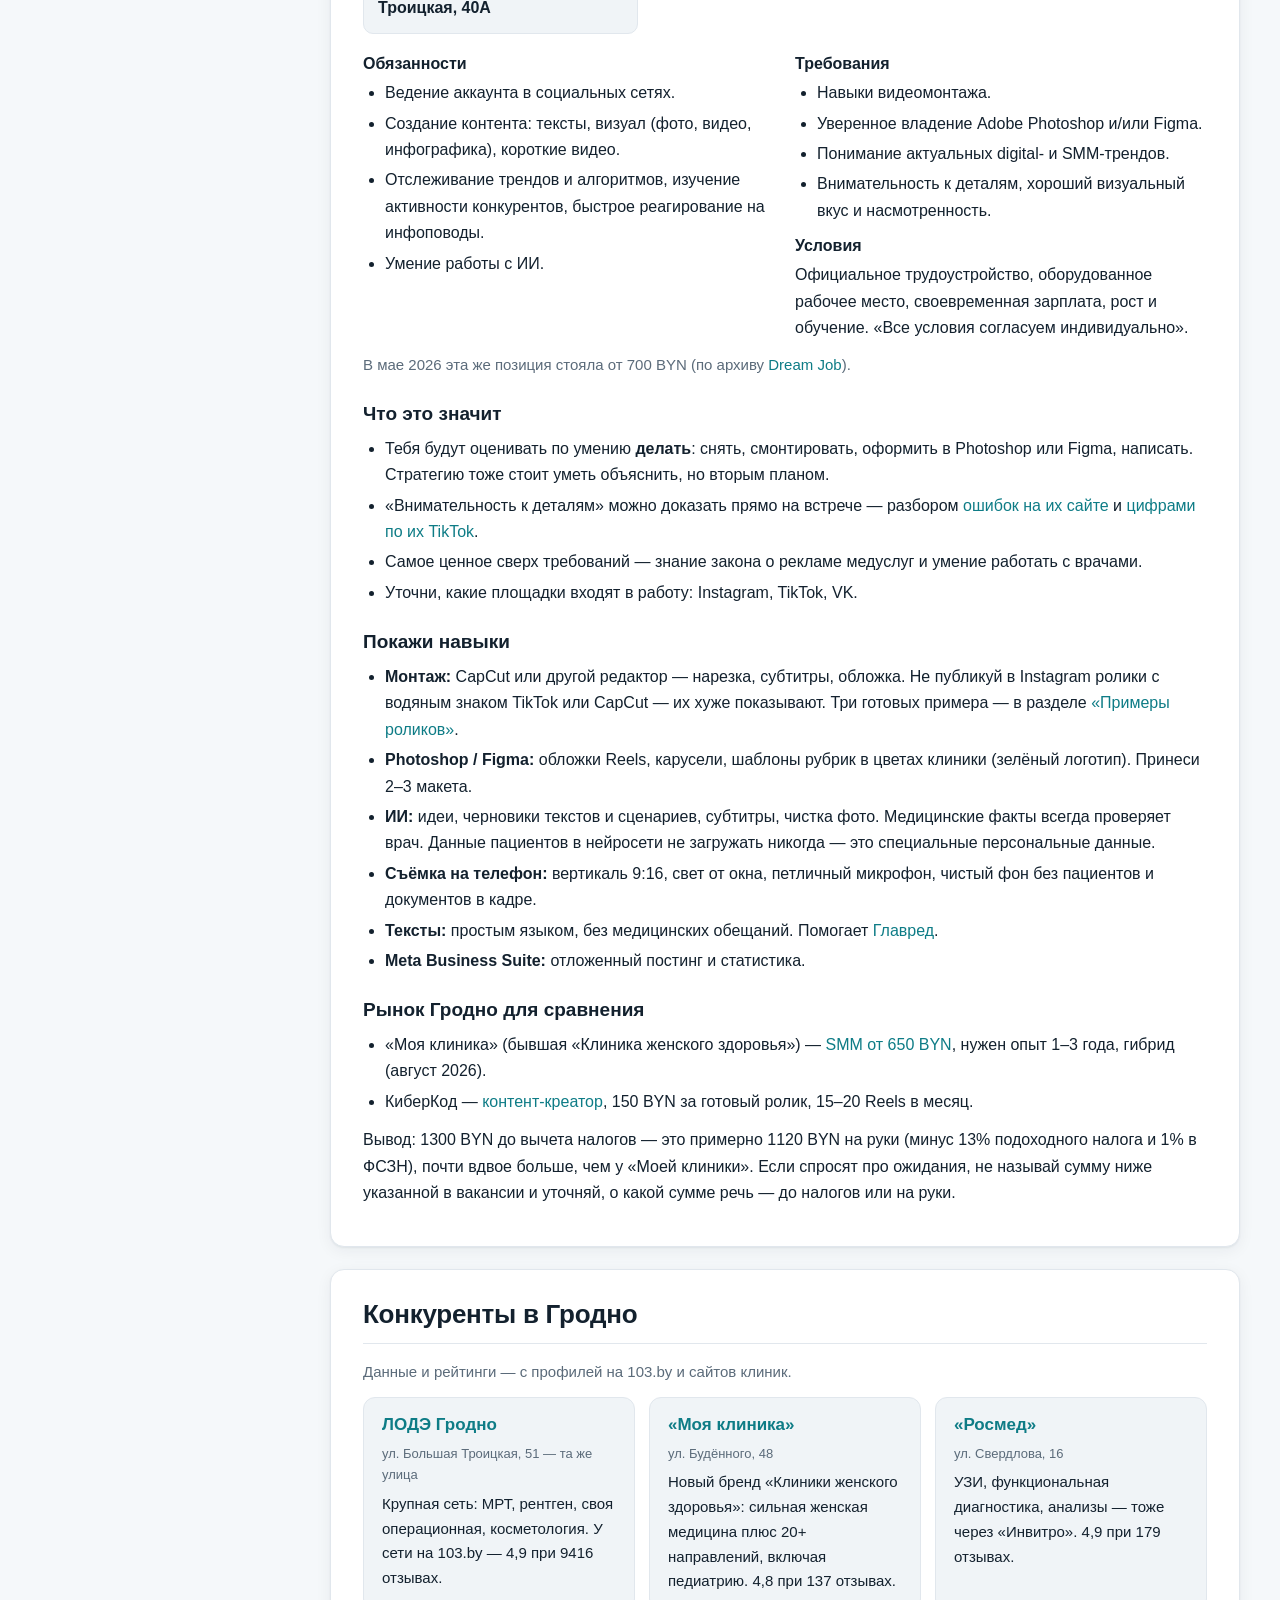
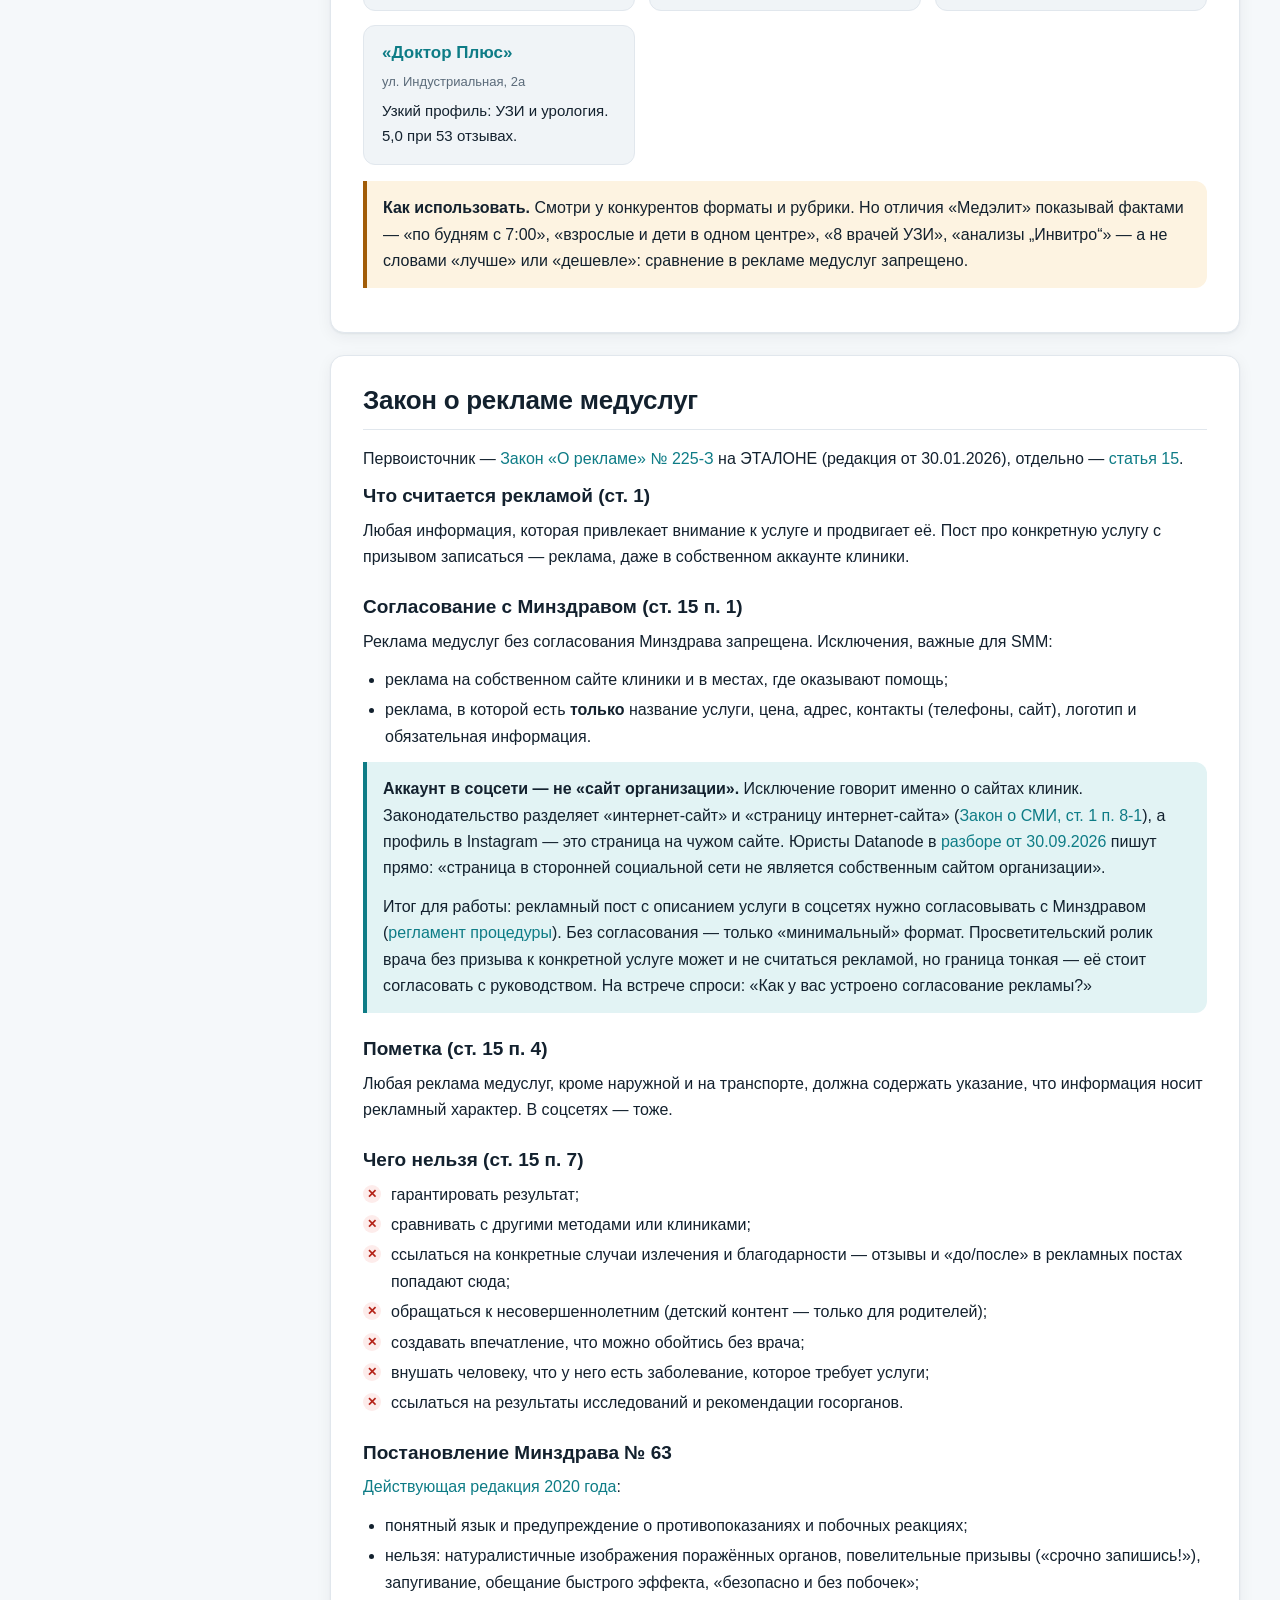
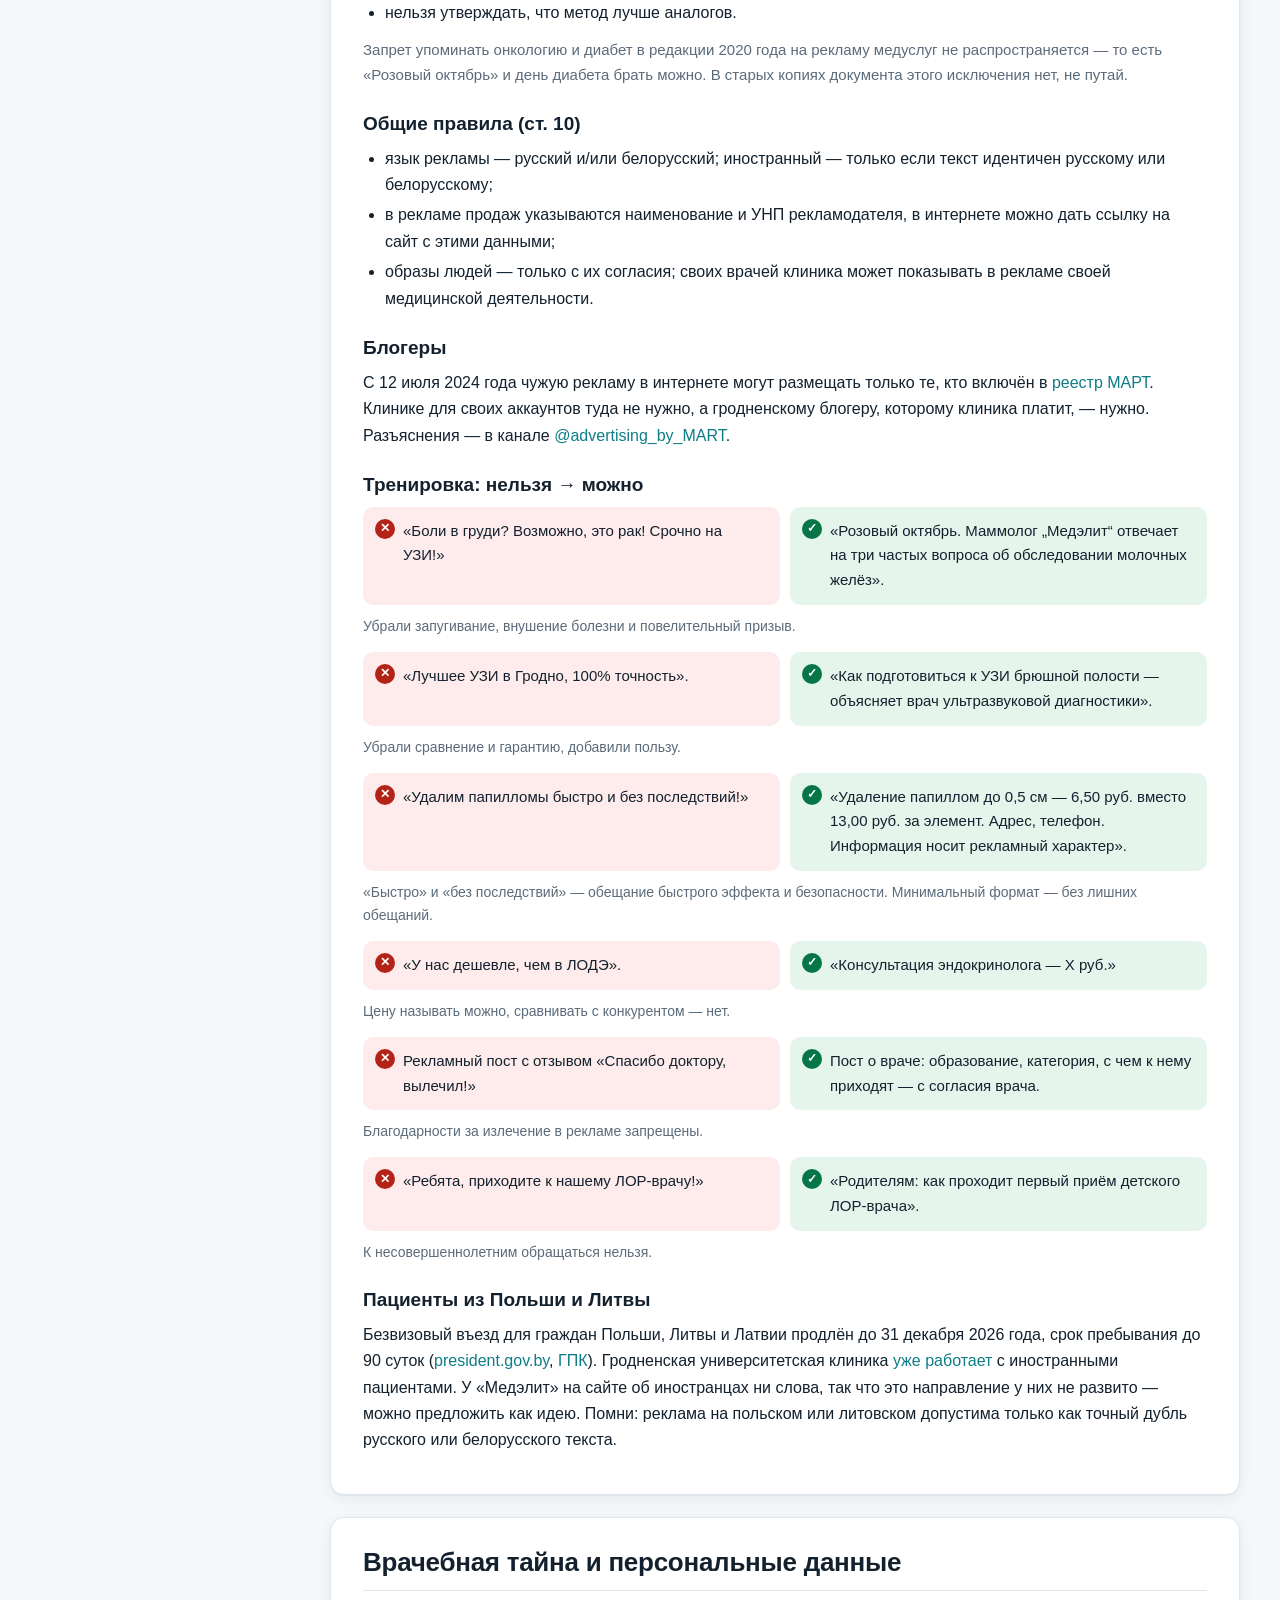
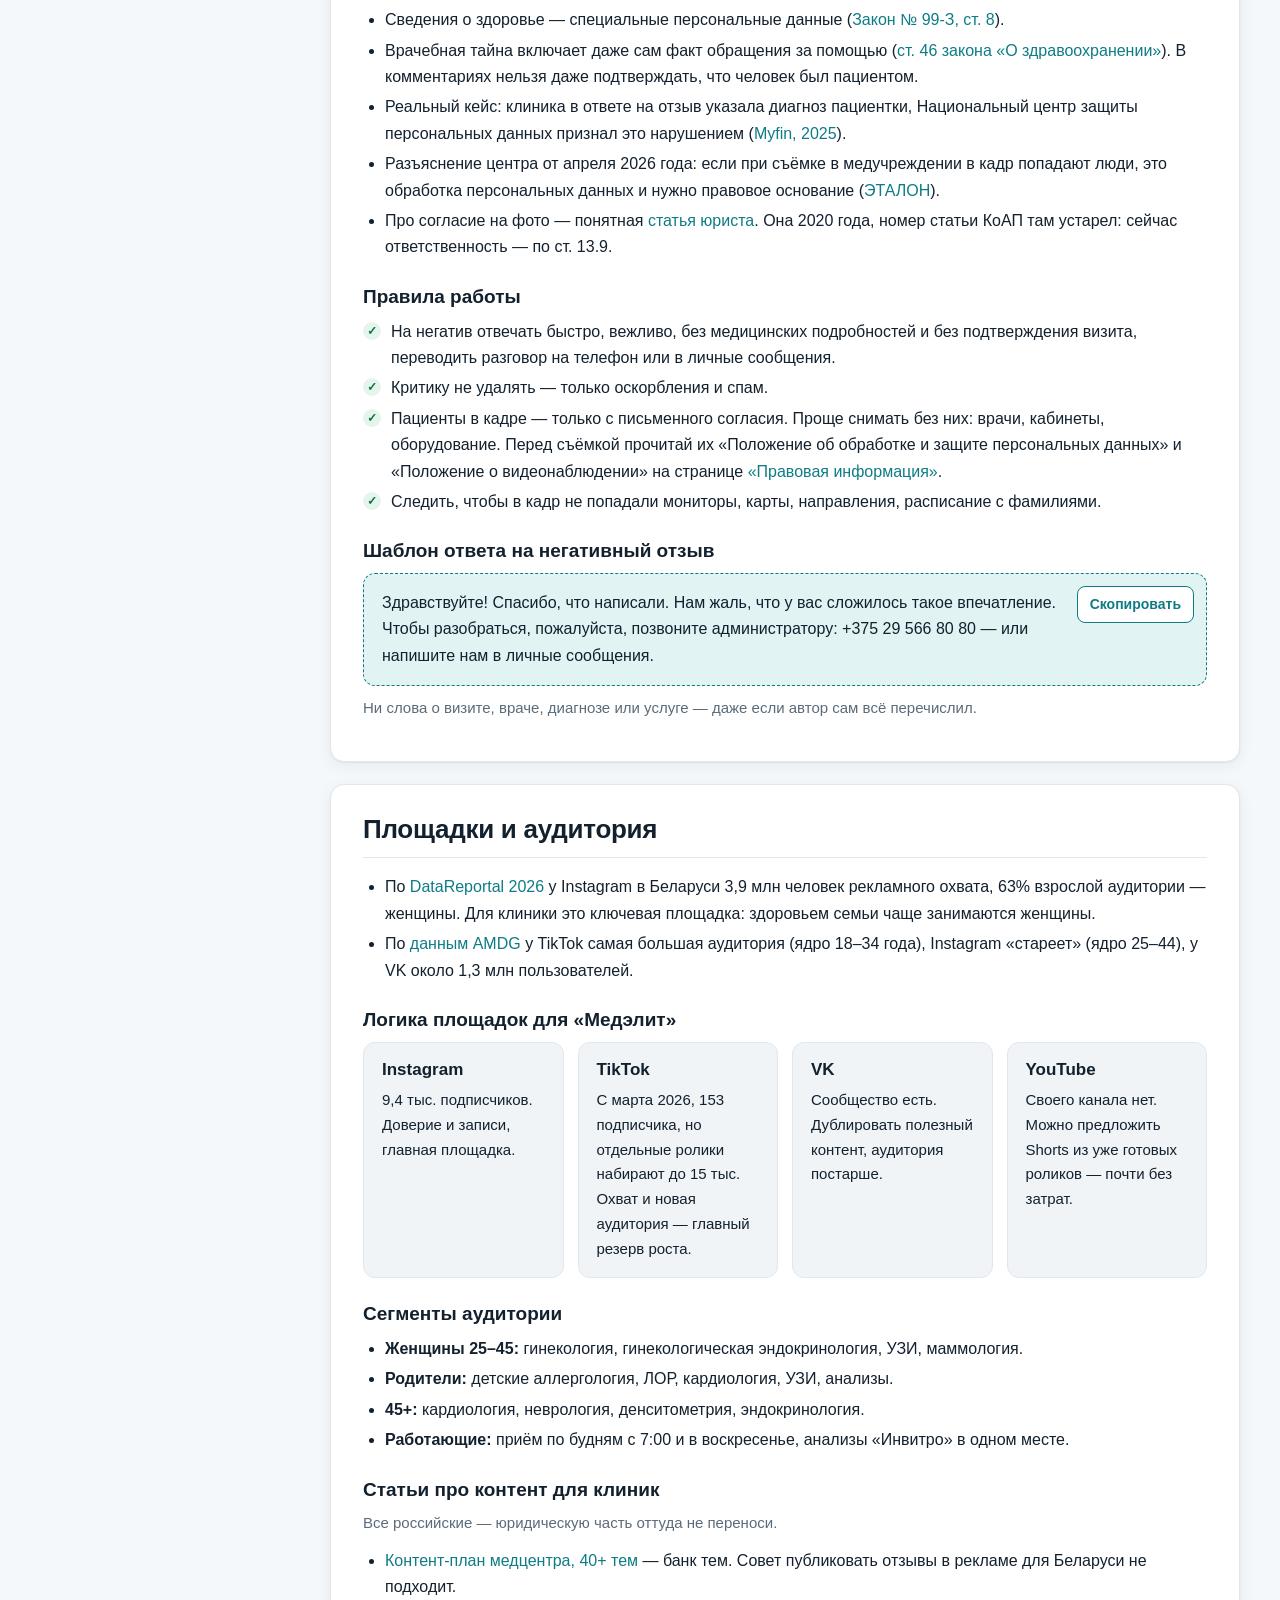
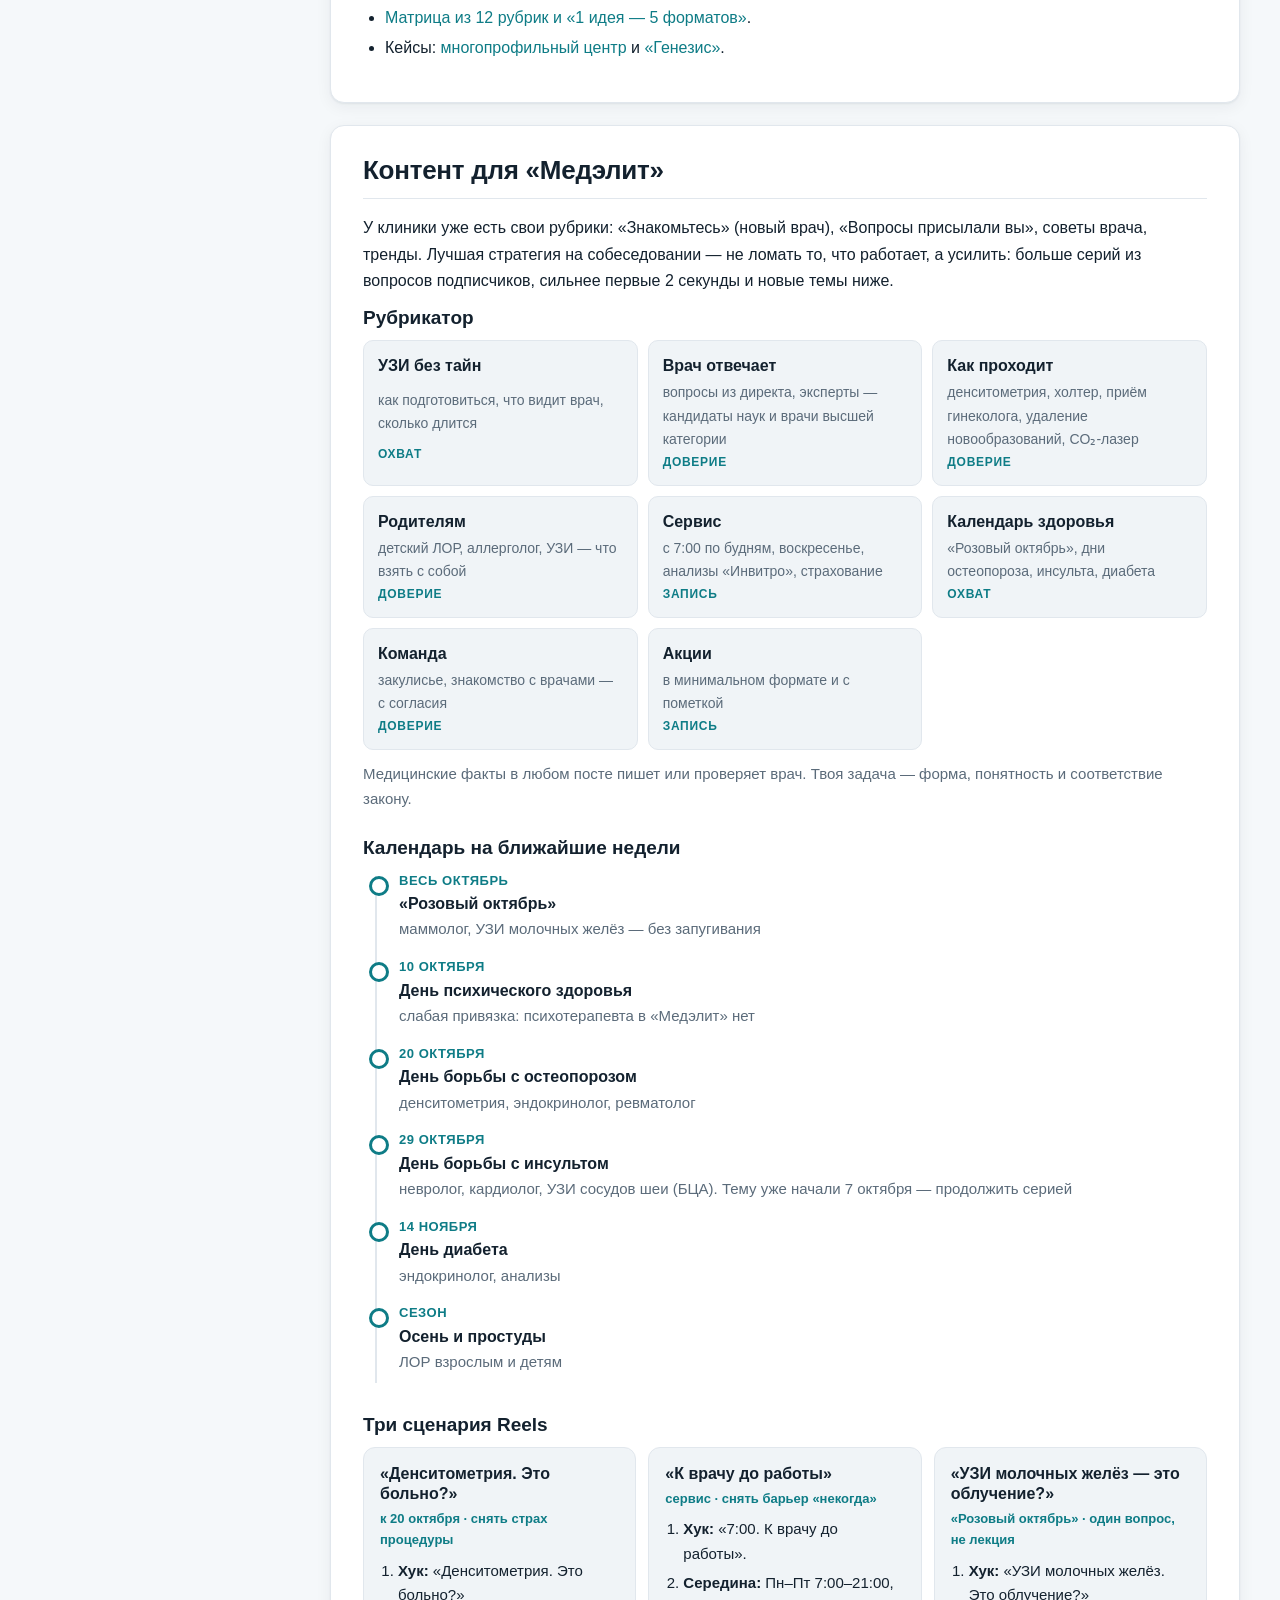
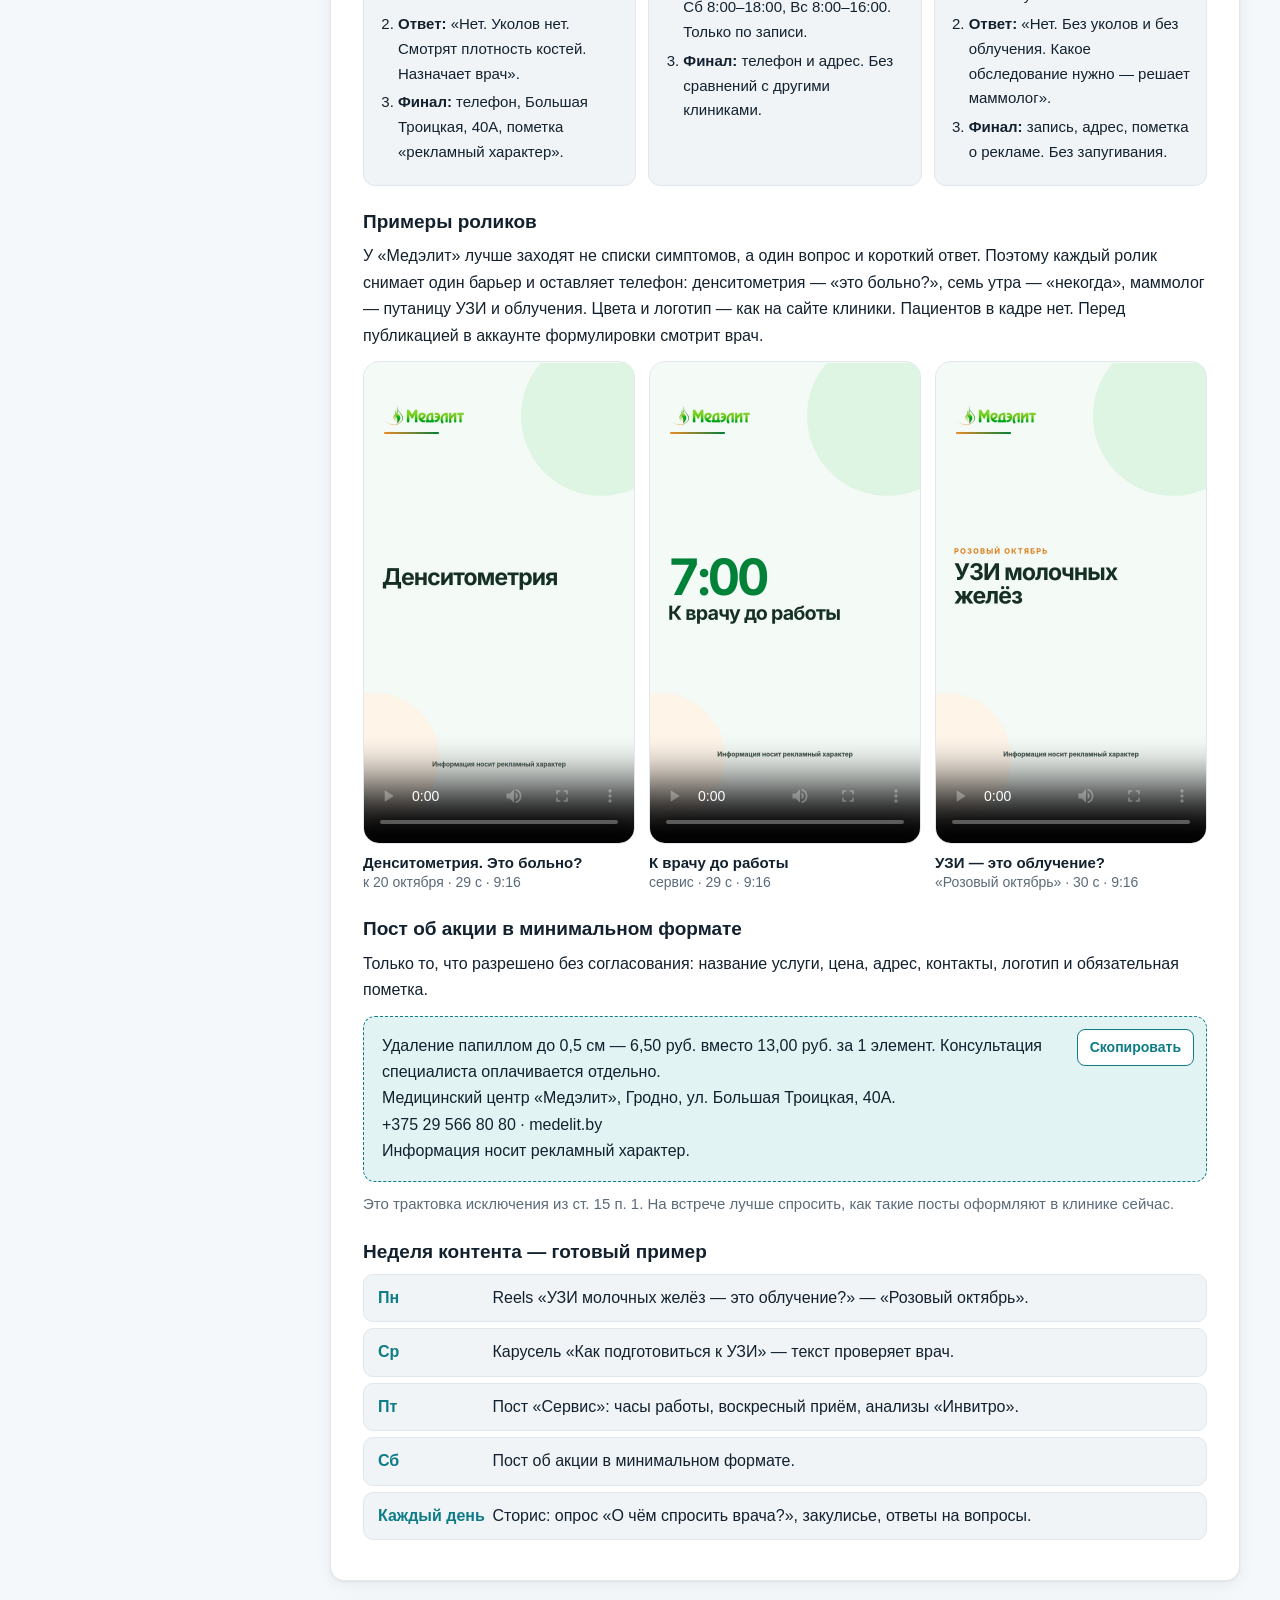
==== commit f95b6cc3: "feat: restyle Medelit reels and make them swipe on phones Rewrite the three examples around one barr" ====
--- a/index.html
+++ b/index.html
@@ -532,57 +532,58 @@
       <h3>Три сценария Reels</h3>
       <div class="scripts">
         <article class="script">
-          <h4>«Денситометрия: что это и кому её назначает врач»</h4>
-          <p class="when">к 20 октября</p>
+          <h4>«Денситометрия. Это больно?»</h4>
+          <p class="when">к 20 октября · снять страх процедуры</p>
           <ol>
-            <li><b>Хук, 0–2 с:</b> врач в кадре: «Есть исследование, которое показывает плотность костей. Рассказываю, что это».</li>
-            <li><b>Середина:</b> что измеряют, как проходит исследование (кадры кабинета без пациентов), кому его обычно назначают — словами врача.</li>
-            <li><b>Финал:</b> «Исследование назначает врач. „Медэлит“, Большая Троицкая, 40А, +375 29 566 80 80. Информация носит рекламный характер».</li>
+            <li><b>Хук:</b> «Денситометрия. Это больно?»</li>
+            <li><b>Ответ:</b> «Нет. Уколов нет. Смотрят плотность костей. Назначает врач».</li>
+            <li><b>Финал:</b> телефон, Большая Троицкая, 40А, пометка «рекламный характер».</li>
           </ol>
         </article>
         <article class="script">
-          <h4>«7:00 в „Медэлит“»</h4>
-          <p class="when">сервисный ролик, в любое время</p>
+          <h4>«К врачу до работы»</h4>
+          <p class="when">сервис · снять барьер «некогда»</p>
           <ol>
-            <li><b>Хук:</b> часы на 6:55, включается свет на ресепшене: «Мы открываемся раньше, чем начинается твой рабочий день».</li>
-            <li><b>Середина:</b> быстрые кадры — администратор, кабинеты, лаборатория — с текстом «Пн–Пт 7–21, Сб 8–18, Вс 8–16».</li>
-            <li><b>Финал:</b> «Запись по телефону +375 29 566 80 80».</li>
+            <li><b>Хук:</b> «7:00. К врачу до работы».</li>
+            <li><b>Середина:</b> Пн–Пт 7:00–21:00, Сб 8:00–18:00, Вс 8:00–16:00. Только по записи.</li>
+            <li><b>Финал:</b> телефон и адрес. Без сравнений с другими клиниками.</li>
           </ol>
         </article>
         <article class="script">
-          <h4>«Маммолог отвечает на 3 частых вопроса»</h4>
-          <p class="when">«Розовый октябрь»</p>
+          <h4>«УЗИ молочных желёз — это облучение?»</h4>
+          <p class="when">«Розовый октябрь» · один вопрос, не лекция</p>
           <ol>
-            <li><b>Хук:</b> текст на экране: «3 вопроса, которые чаще всего задают маммологу».</li>
-            <li><b>Середина:</b> три коротких ответа врача, вопросы — из реального директа.</li>
-            <li><b>Финал:</b> «Обследование назначает врач. Запись — +375 29 566 80 80».</li>
+            <li><b>Хук:</b> «УЗИ молочных желёз. Это облучение?»</li>
+            <li><b>Ответ:</b> «Нет. Без уколов и без облучения. Какое обследование нужно — решает маммолог».</li>
+            <li><b>Финал:</b> запись, адрес, пометка о рекламе. Без запугивания.</li>
           </ol>
         </article>
       </div>
 
       <h3 id="roliki">Примеры роликов</h3>
-      <p>Три вертикальных ролика по сценариям выше — их можно открыть с телефона на собеседовании. Озвучка собрана нейросетью, картинка повторяет речь: на экране те же факты, адрес, телефон и пометка, что информация носит рекламный характер. Пациентов в кадре нет. Вопросы маммологу в ролике общие, не из директа клиники: живые вопросы подписчиков подставляют, когда они уже есть. Перед публикацией в аккаунте клиники формулировки всё равно смотрит врач.</p>
+      <p>У «Медэлит» лучше заходят не списки симптомов, а один вопрос и короткий ответ. Поэтому каждый ролик снимает один барьер и оставляет телефон: денситометрия — «это больно?», семь утра — «некогда», маммолог — путаницу УЗИ и облучения. Цвета и логотип — как на сайте клиники. Пациентов в кадре нет. Перед публикацией в аккаунте формулировки смотрит врач.</p>
+      <p class="reels-hint">На телефоне листайте ролики вбок.</p>
       <div class="reels">
         <figure class="reel">
           <video controls playsinline preload="metadata" poster="assets/videos/densitometriya.jpg">
             <source src="assets/videos/densitometriya.mp4" type="video/mp4">
             <track kind="captions" srclang="ru" label="Русские субтитры" src="assets/videos/densitometriya.vtt">
           </video>
-          <figcaption><b>Денситометрия</b><span>к 20 октября · 43 с · 9:16</span></figcaption>
+          <figcaption><b>Денситометрия. Это больно?</b><span>к 20 октября · 29 с · 9:16</span></figcaption>
         </figure>
         <figure class="reel">
           <video controls playsinline preload="metadata" poster="assets/videos/otkrytie-v-7.jpg">
             <source src="assets/videos/otkrytie-v-7.mp4" type="video/mp4">
             <track kind="captions" srclang="ru" label="Русские субтитры" src="assets/videos/otkrytie-v-7.vtt">
           </video>
-          <figcaption><b>7:00 в «Медэлит»</b><span>сервис · 34 с · 9:16</span></figcaption>
+          <figcaption><b>К врачу до работы</b><span>сервис · 29 с · 9:16</span></figcaption>
         </figure>
         <figure class="reel">
           <video controls playsinline preload="metadata" poster="assets/videos/mammolog-3-voprosa.jpg">
             <source src="assets/videos/mammolog-3-voprosa.mp4" type="video/mp4">
             <track kind="captions" srclang="ru" label="Русские субтитры" src="assets/videos/mammolog-3-voprosa.vtt">
           </video>
-          <figcaption><b>3 вопроса маммологу</b><span>«Розовый октябрь» · 49 с · 9:16</span></figcaption>
+          <figcaption><b>УЗИ — это облучение?</b><span>«Розовый октябрь» · 30 с · 9:16</span></figcaption>
         </figure>
       </div>
 
@@ -596,7 +597,7 @@
 
       <h3>Неделя контента — готовый пример</h3>
       <ul class="week">
-        <li><b>Пн</b> Reels «Маммолог отвечает на 3 частых вопроса» — «Розовый октябрь».</li>
+        <li><b>Пн</b> Reels «УЗИ молочных желёз — это облучение?» — «Розовый октябрь».</li>
         <li><b>Ср</b> Карусель «Как подготовиться к УЗИ» — текст проверяет врач.</li>
         <li><b>Пт</b> Пост «Сервис»: часы работы, воскресный приём, анализы «Инвитро».</li>
         <li><b>Сб</b> Пост об акции в минимальном формате.</li>
--- a/assets/style.css
+++ b/assets/style.css
@@ -274,11 +274,12 @@
 .script h4 { margin: 0 0 4px; font-size: 16px; }
 .script .when { font-size: 13px; color: var(--accent); font-weight: 600; margin-bottom: 8px; }
 .script ol { padding-left: 18px; margin: 0; font-size: 15px; }
+.reels-hint { display: none; margin: 0 0 8px; color: var(--muted); font-size: 14px; }
 .reels { display: grid; grid-template-columns: repeat(3, minmax(0, 1fr)); gap: 14px; align-items: start; }
-.reel { margin: 0; }
+.reel { margin: 0; min-width: 0; }
 .reel video {
   width: 100%; aspect-ratio: 9 / 16; height: auto; max-height: 560px; object-fit: contain;
-  display: block; margin: 0 auto; background: #061416; border-radius: 16px;
+  display: block; margin: 0 auto; background: #f4faf5; border-radius: 16px; border: 1px solid var(--border);
 }
 .reel figcaption { margin-top: 8px; font-size: 14px; line-height: 1.4; }
 .reel figcaption b { display: block; font-size: 15px; }
@@ -344,6 +345,14 @@
   .sidebar { transform: translateX(-100%); transition: transform .25s ease; box-shadow: var(--shadow); width: min(var(--sidebar), 86vw); }
   .sidebar.open { transform: none; }
   .content { margin-left: 0; padding: calc(var(--topbar) + 20px) 20px 48px; }
+  .reels-hint { display: block; }
+  .reels {
+    display: flex; gap: 12px; overflow-x: auto; scroll-snap-type: x mandatory;
+    overscroll-behavior-x: contain; padding: 2px 2px 14px; margin: 0 -2px;
+    -webkit-overflow-scrolling: touch;
+  }
+  .reel { flex: 0 0 min(78vw, 320px); scroll-snap-align: center; }
+  .reel video { max-height: 70vh; }
 }
 
 @media (max-width: 640px) {
@@ -352,8 +361,7 @@
   .section { padding: 20px 16px; border-radius: 12px; }
   .section > h2 { font-size: 22px; }
   .lead { font-size: 17px; }
-  .two-col, .rewrite, .reels { grid-template-columns: 1fr; }
-  .reel video { max-height: none; max-width: 360px; }
+  .two-col, .rewrite { grid-template-columns: 1fr; }
   .template { padding-right: 18px; padding-bottom: 56px; }
   .copy-btn { top: auto; bottom: 12px; }
   .week b { display: block; min-width: 0; }
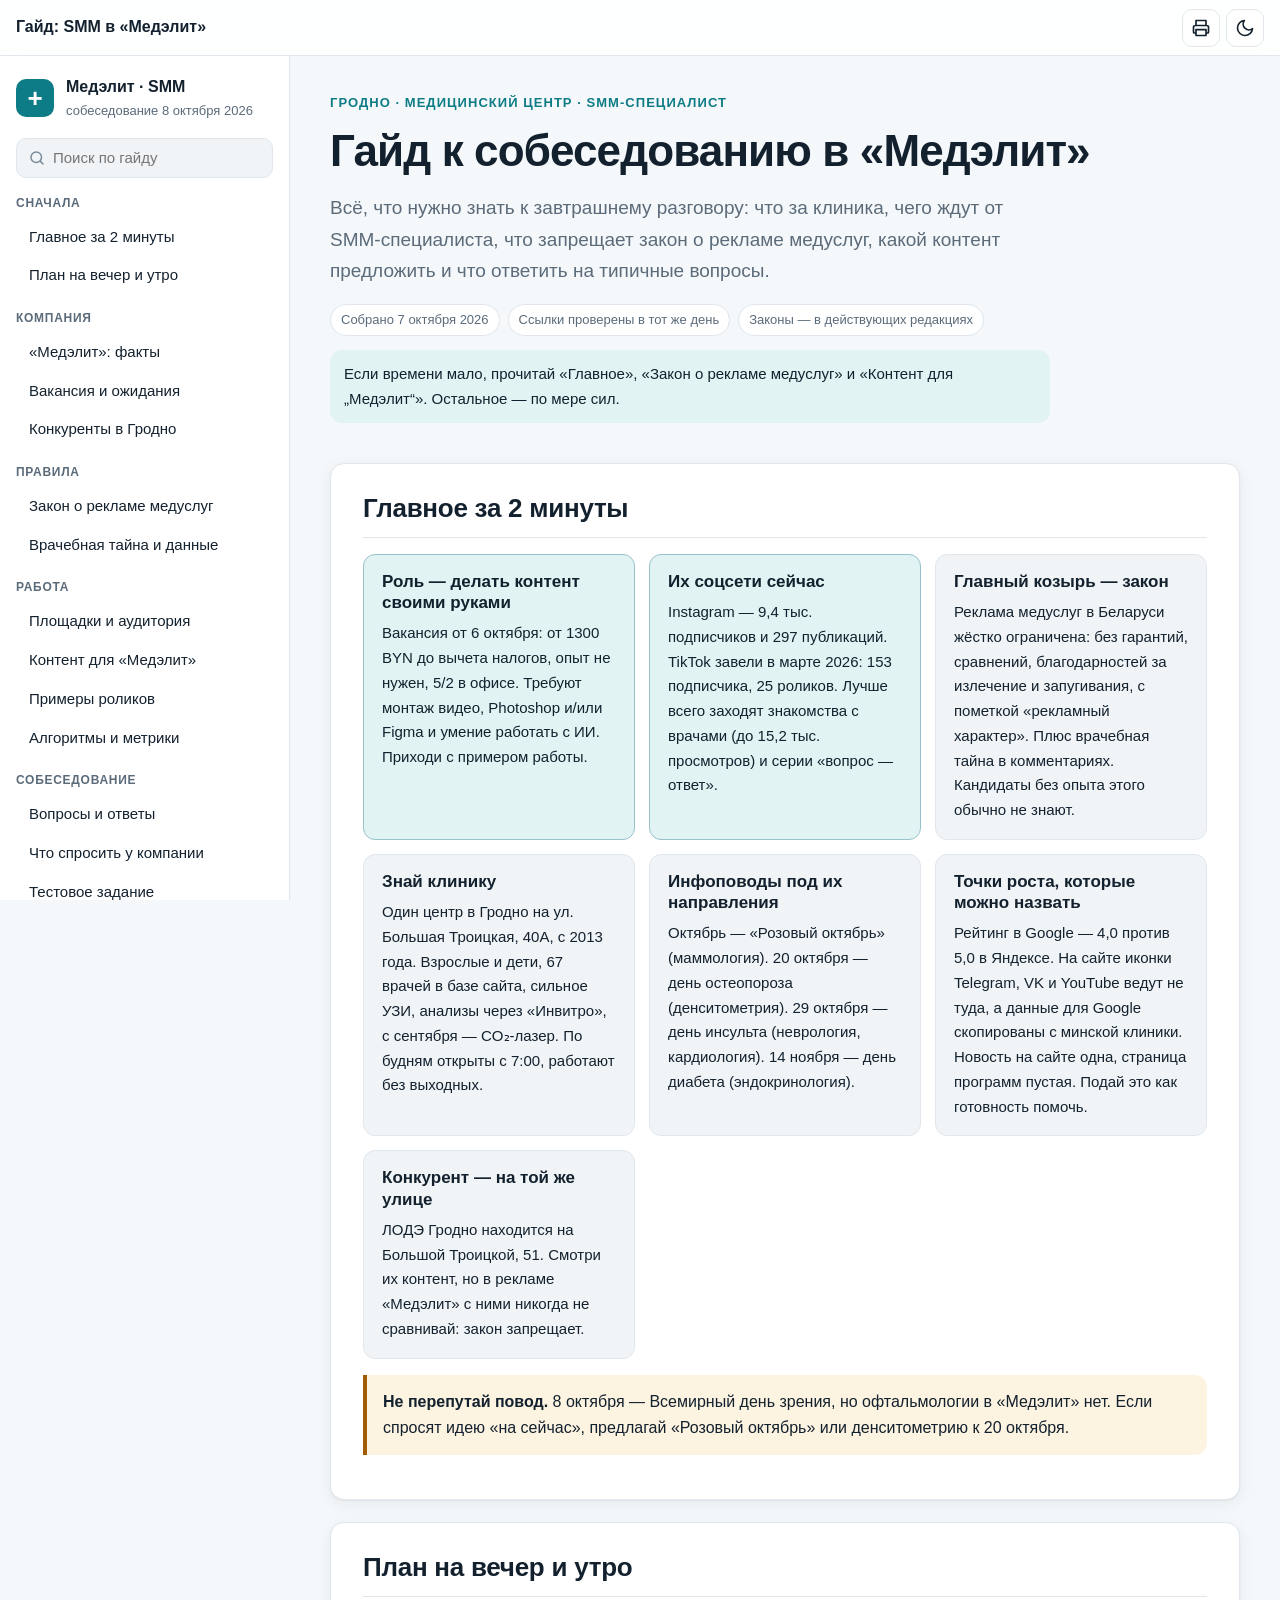
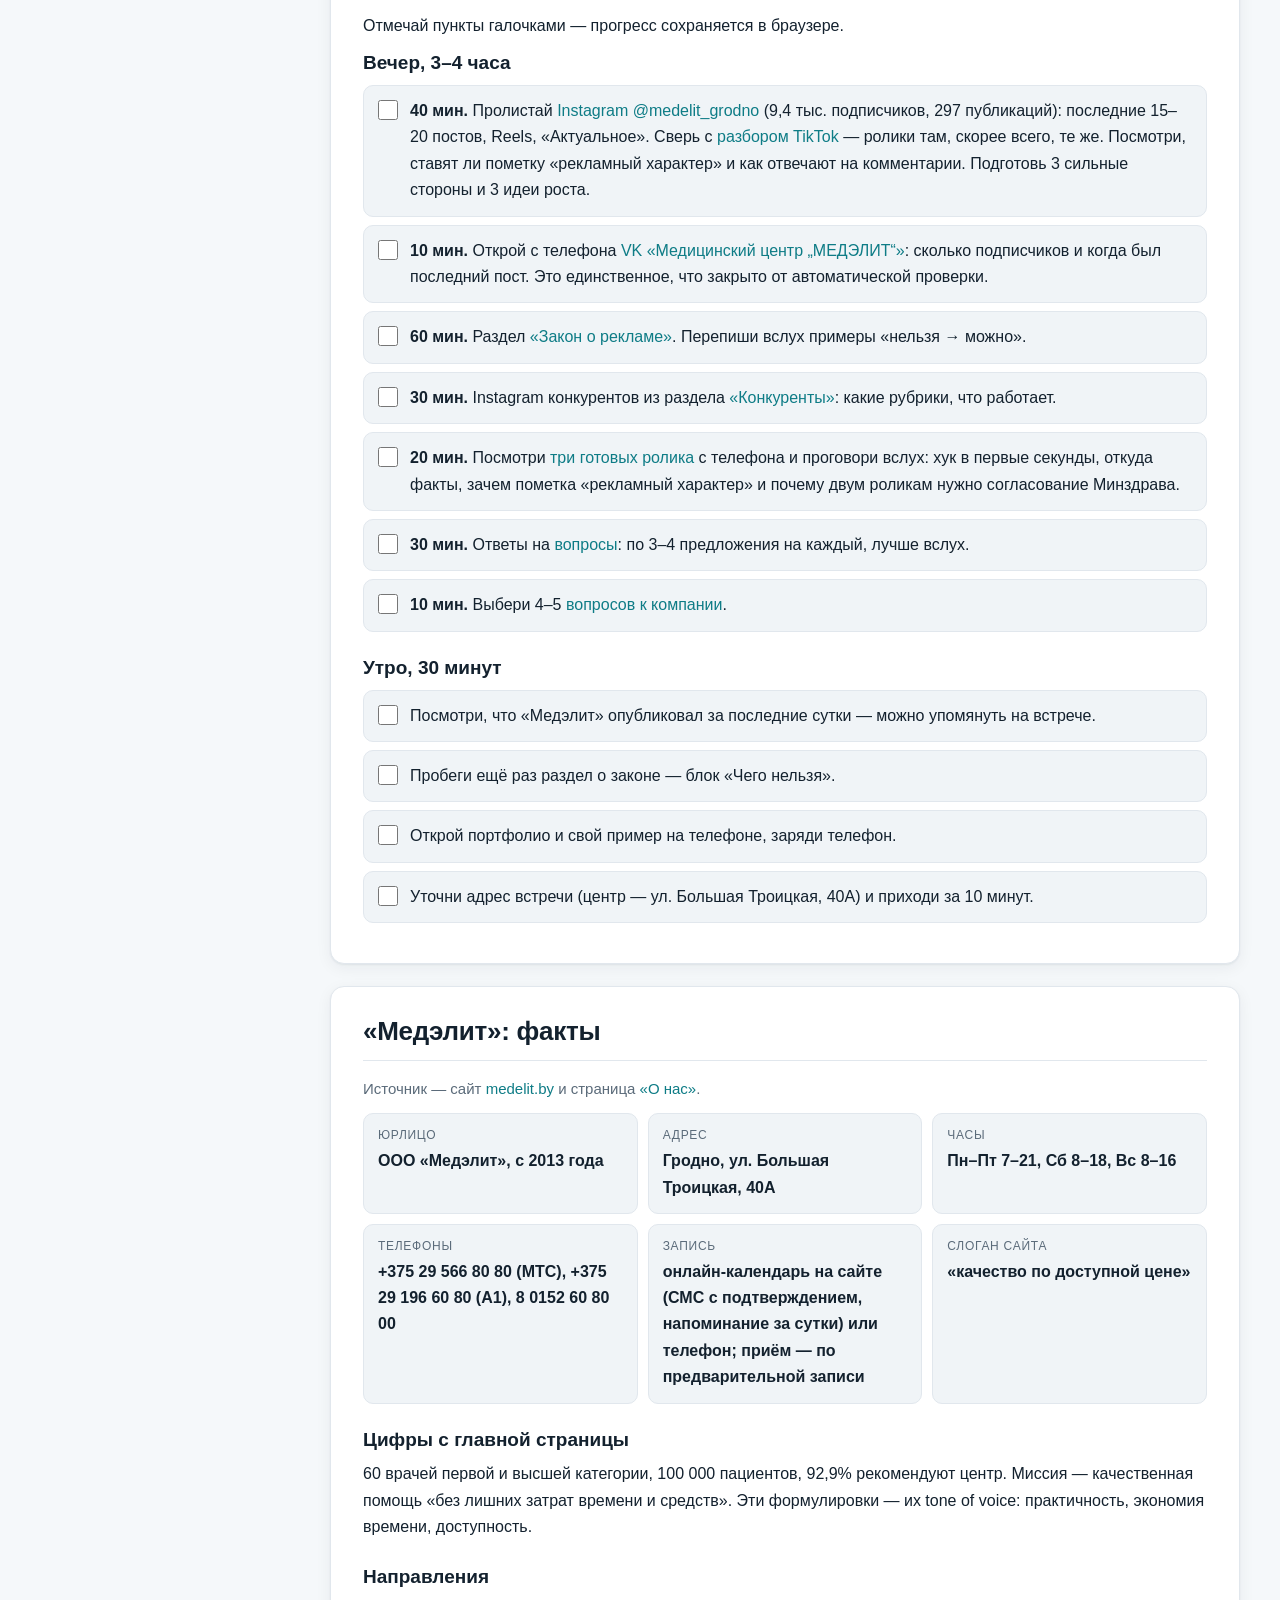
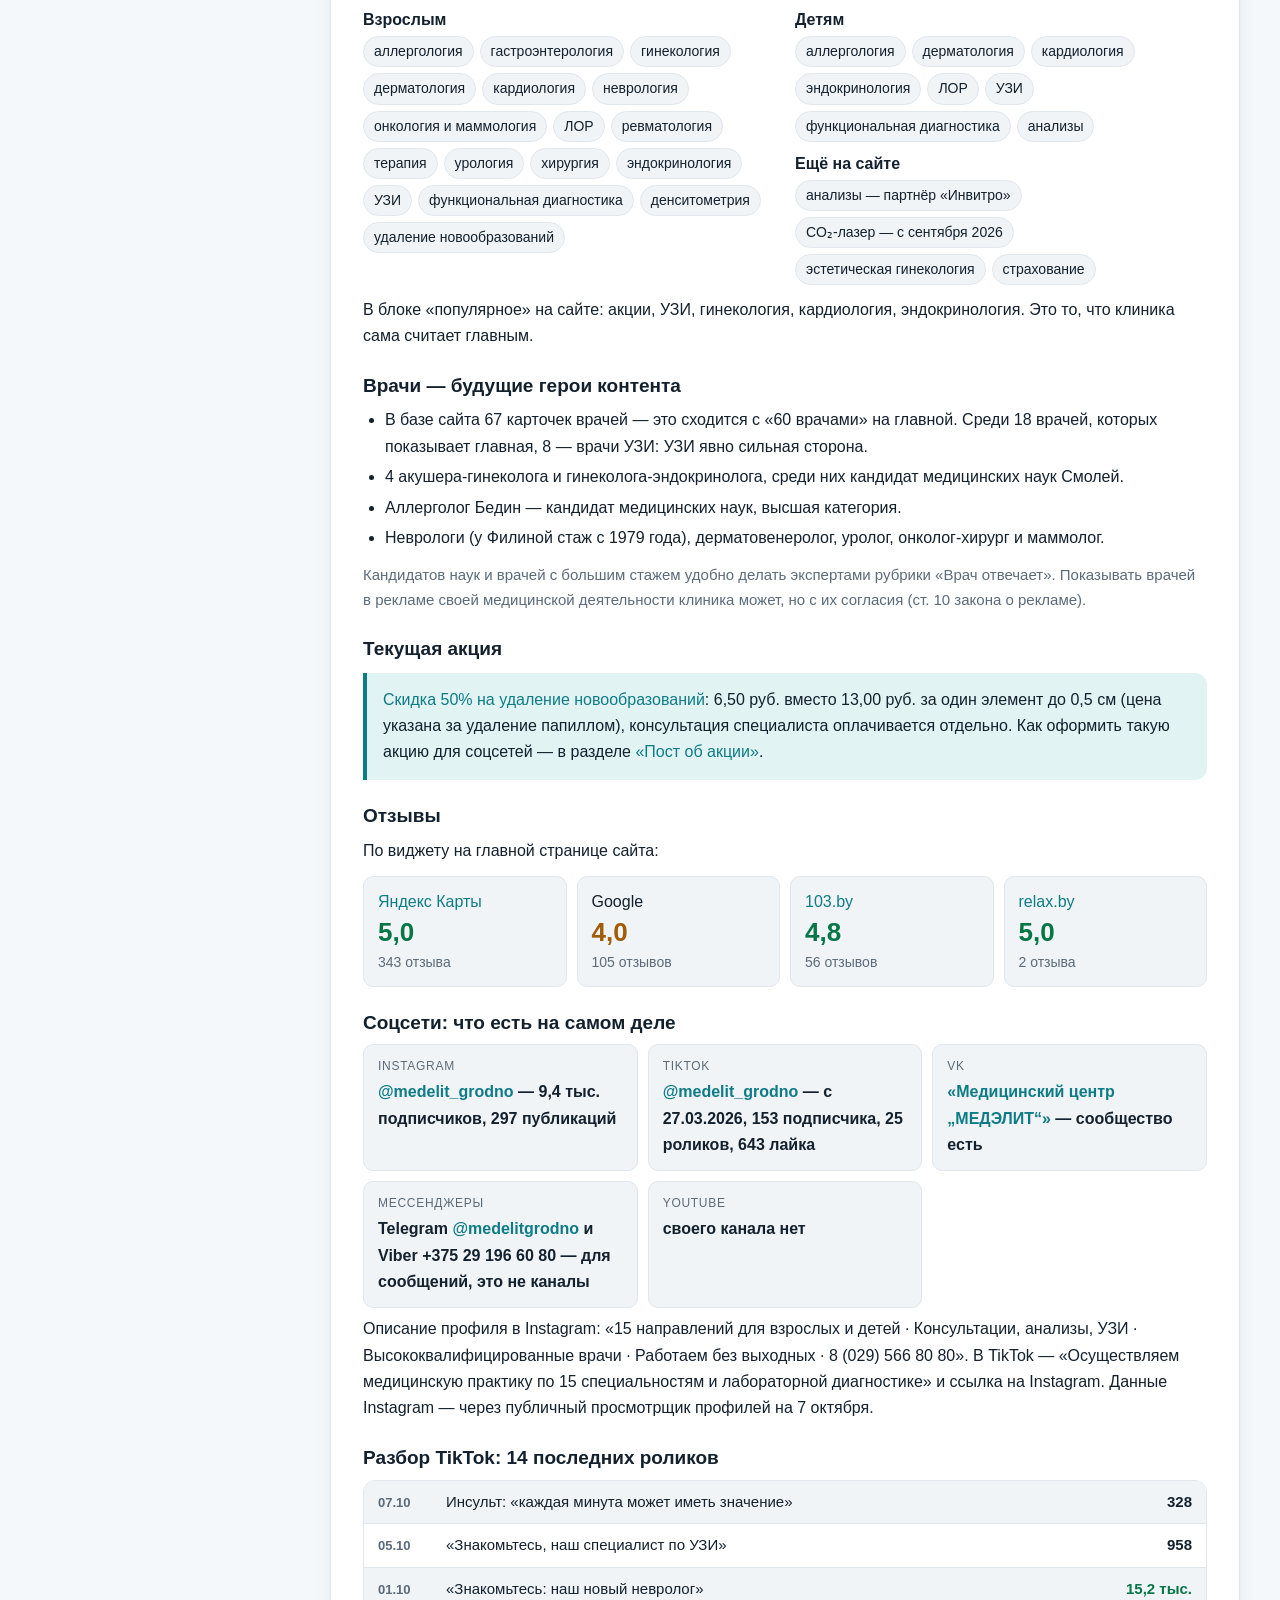
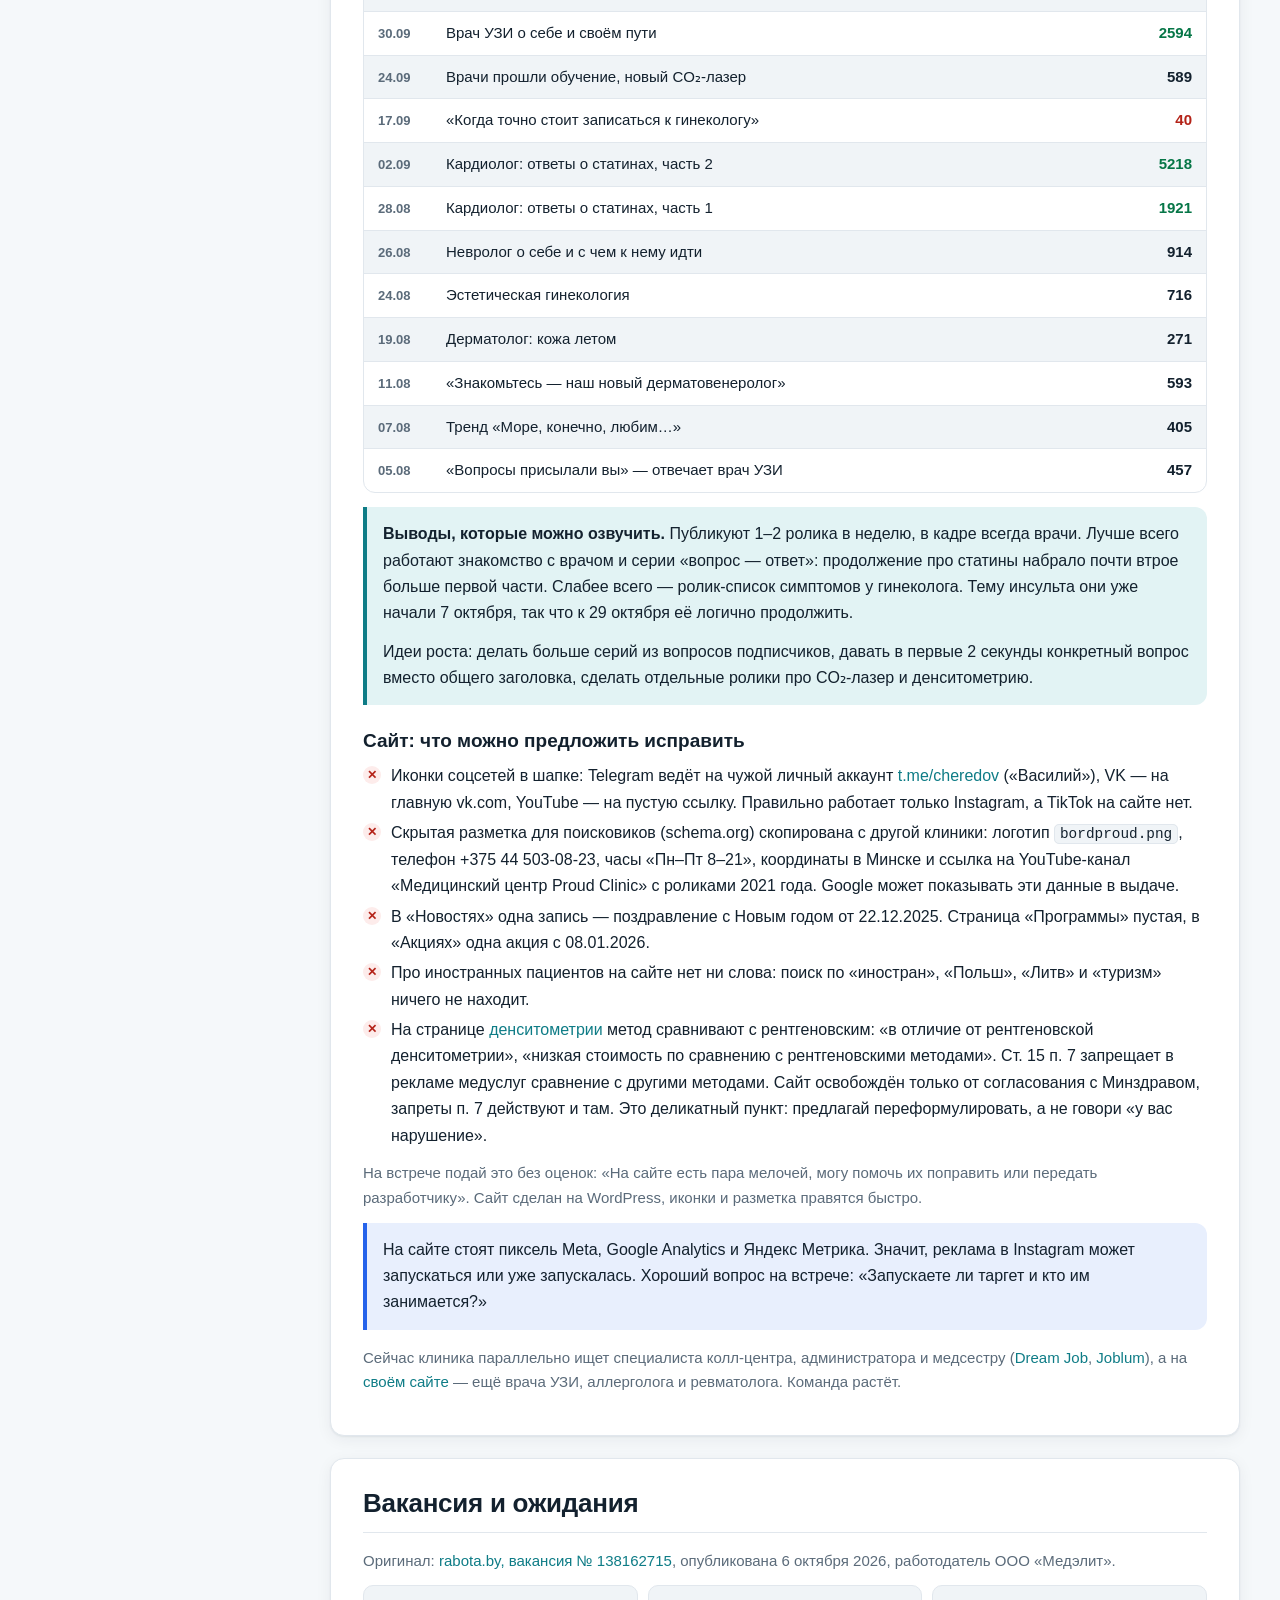
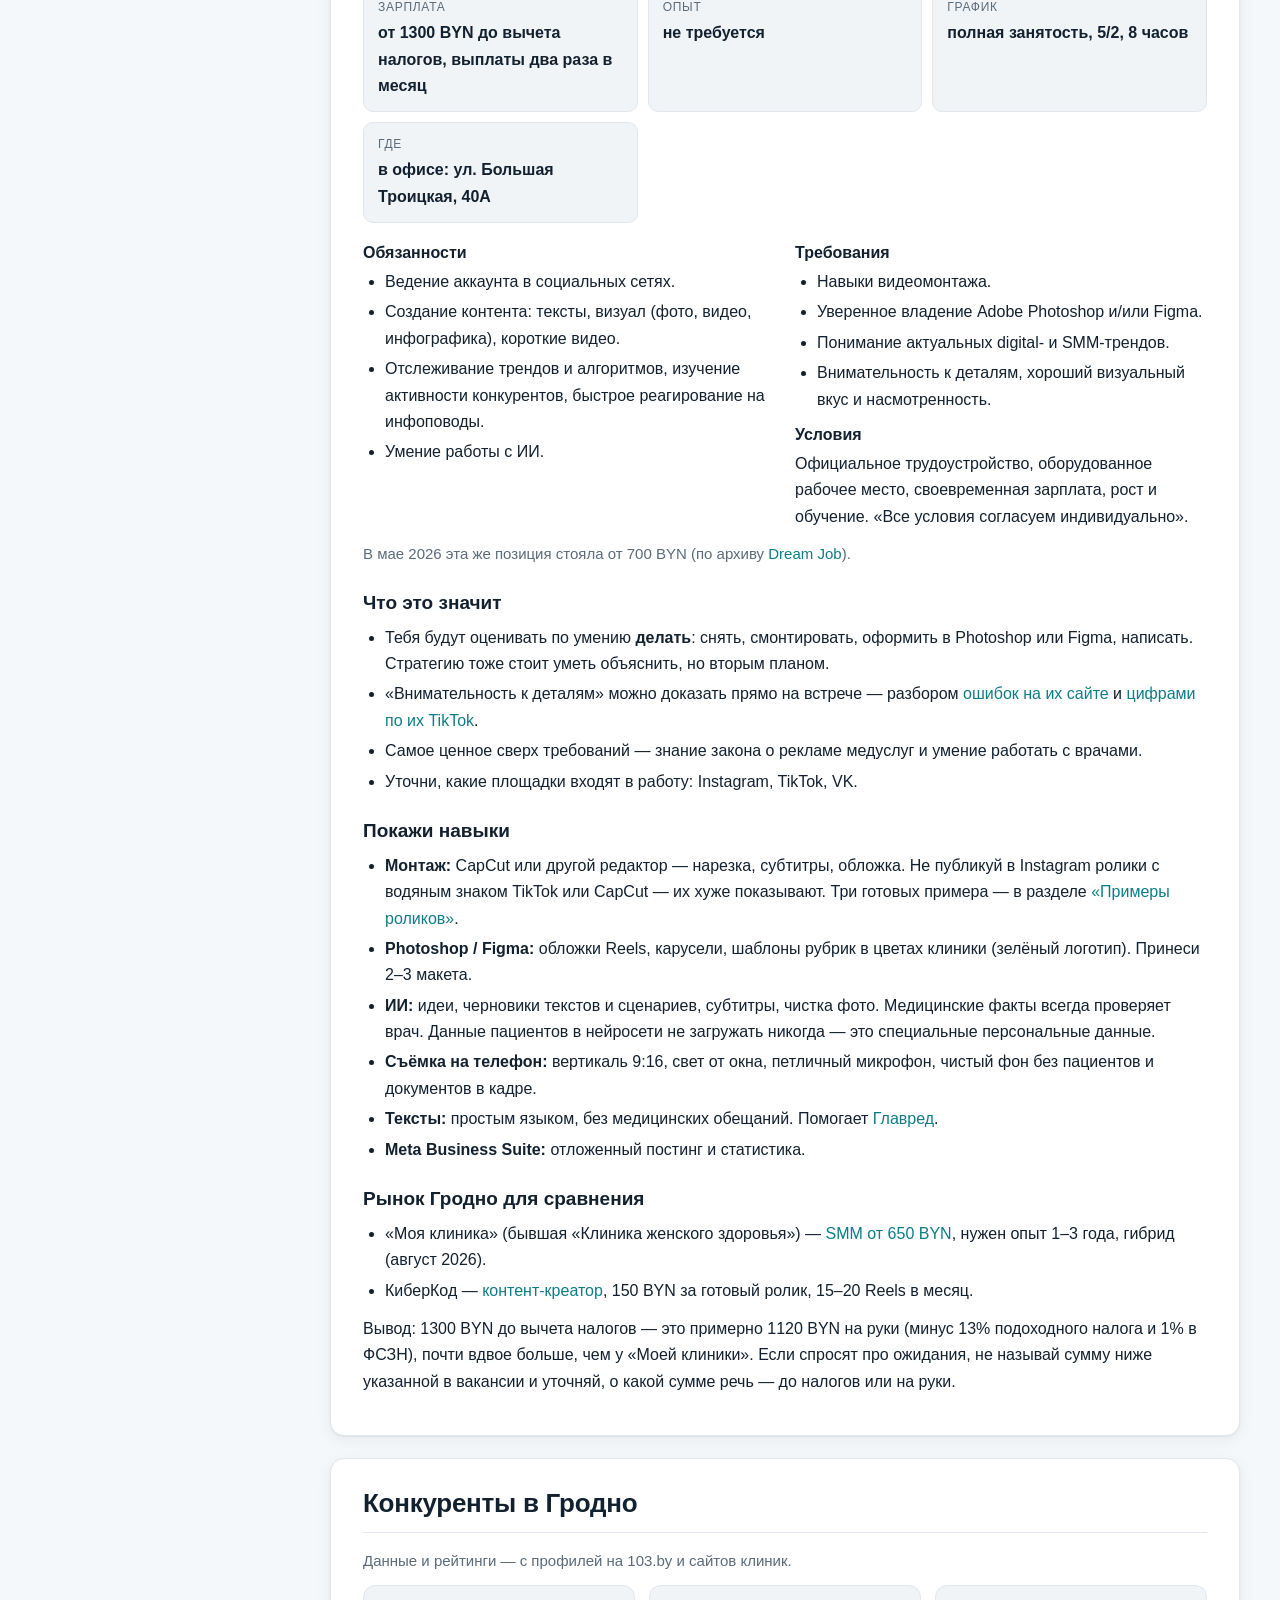
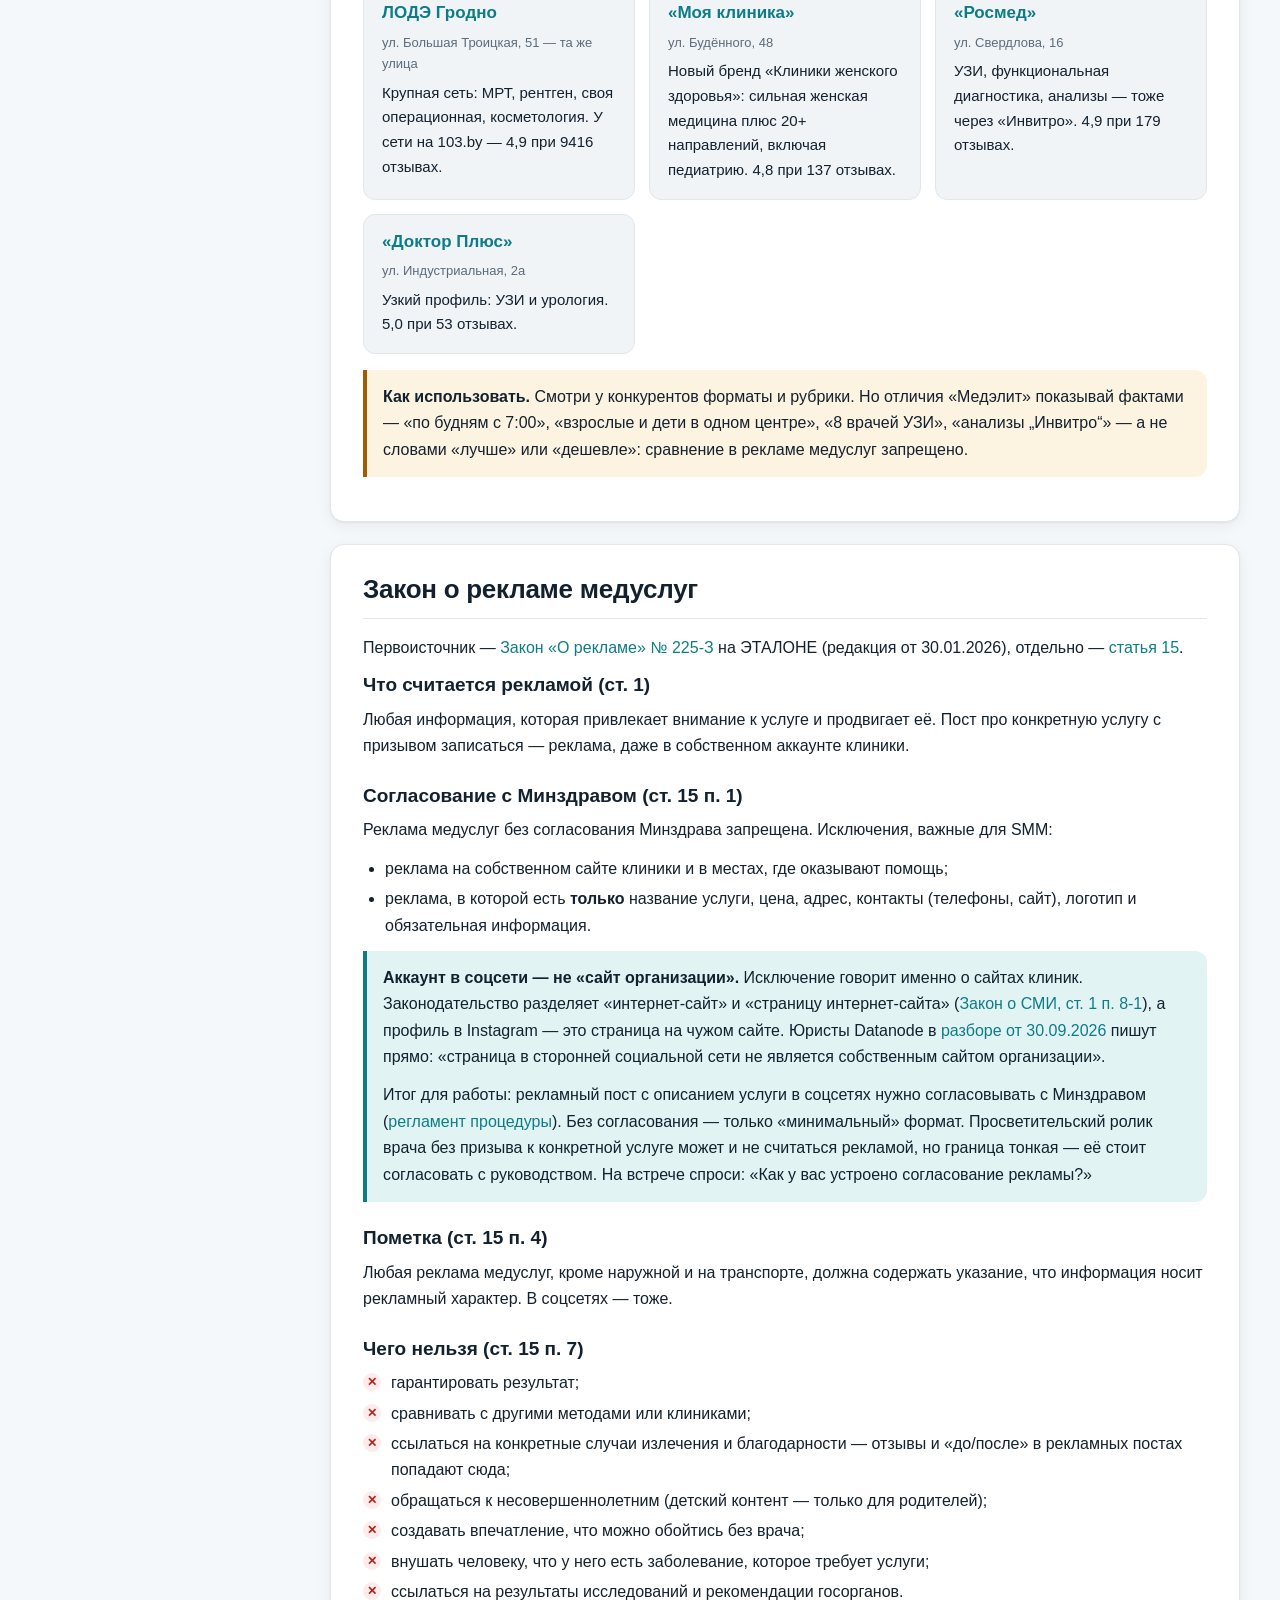
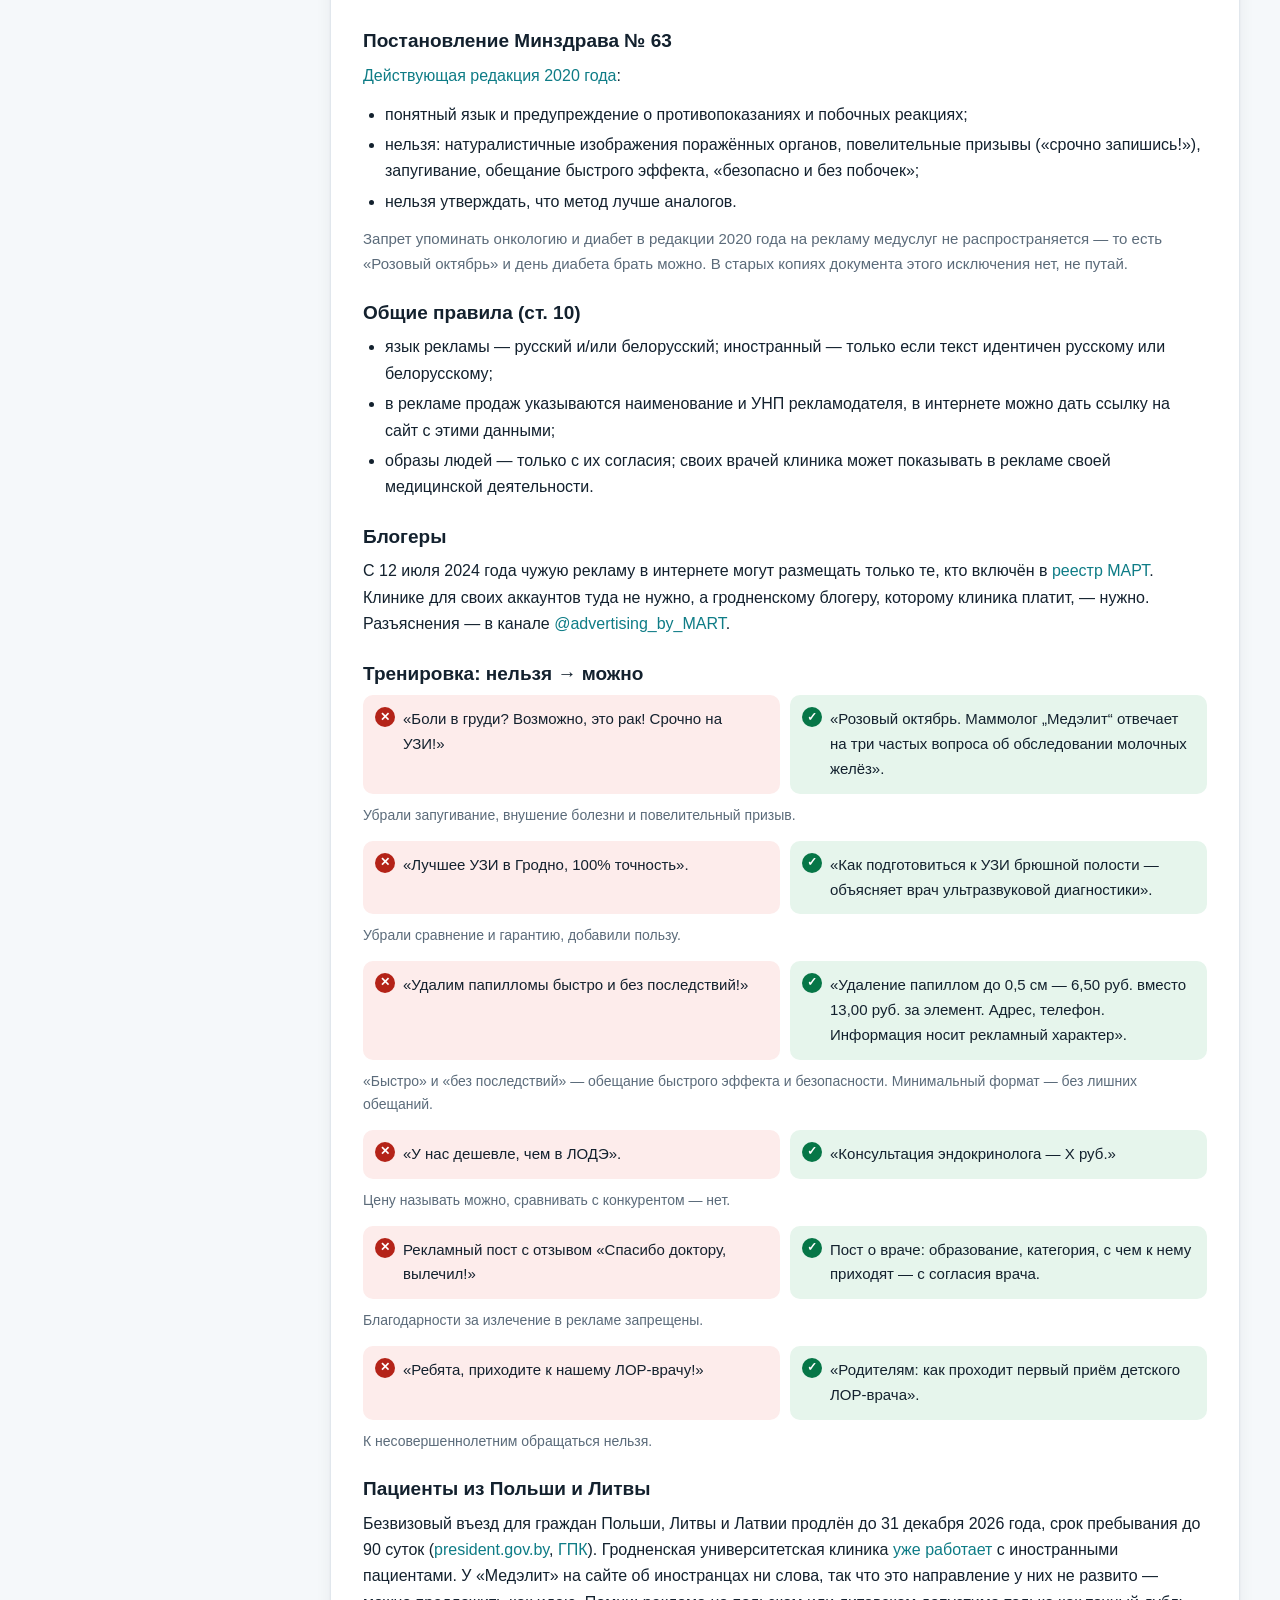
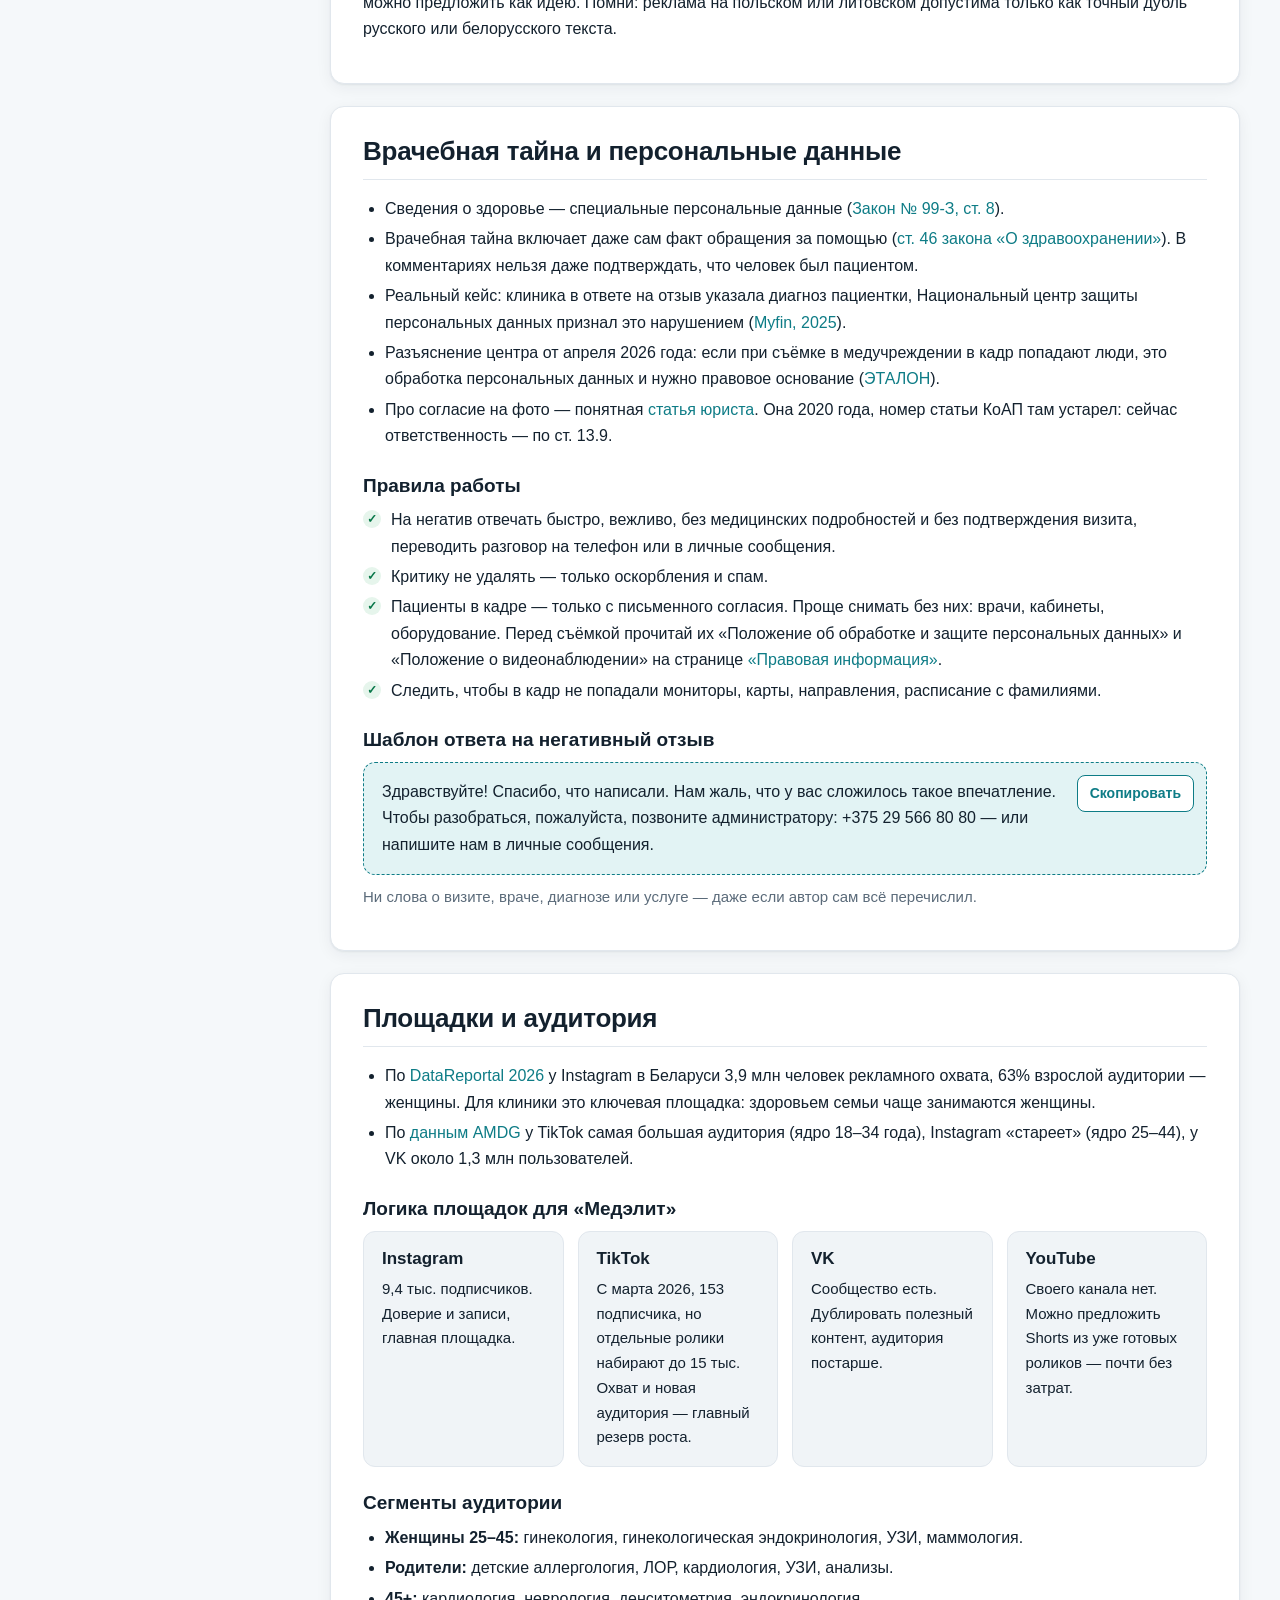
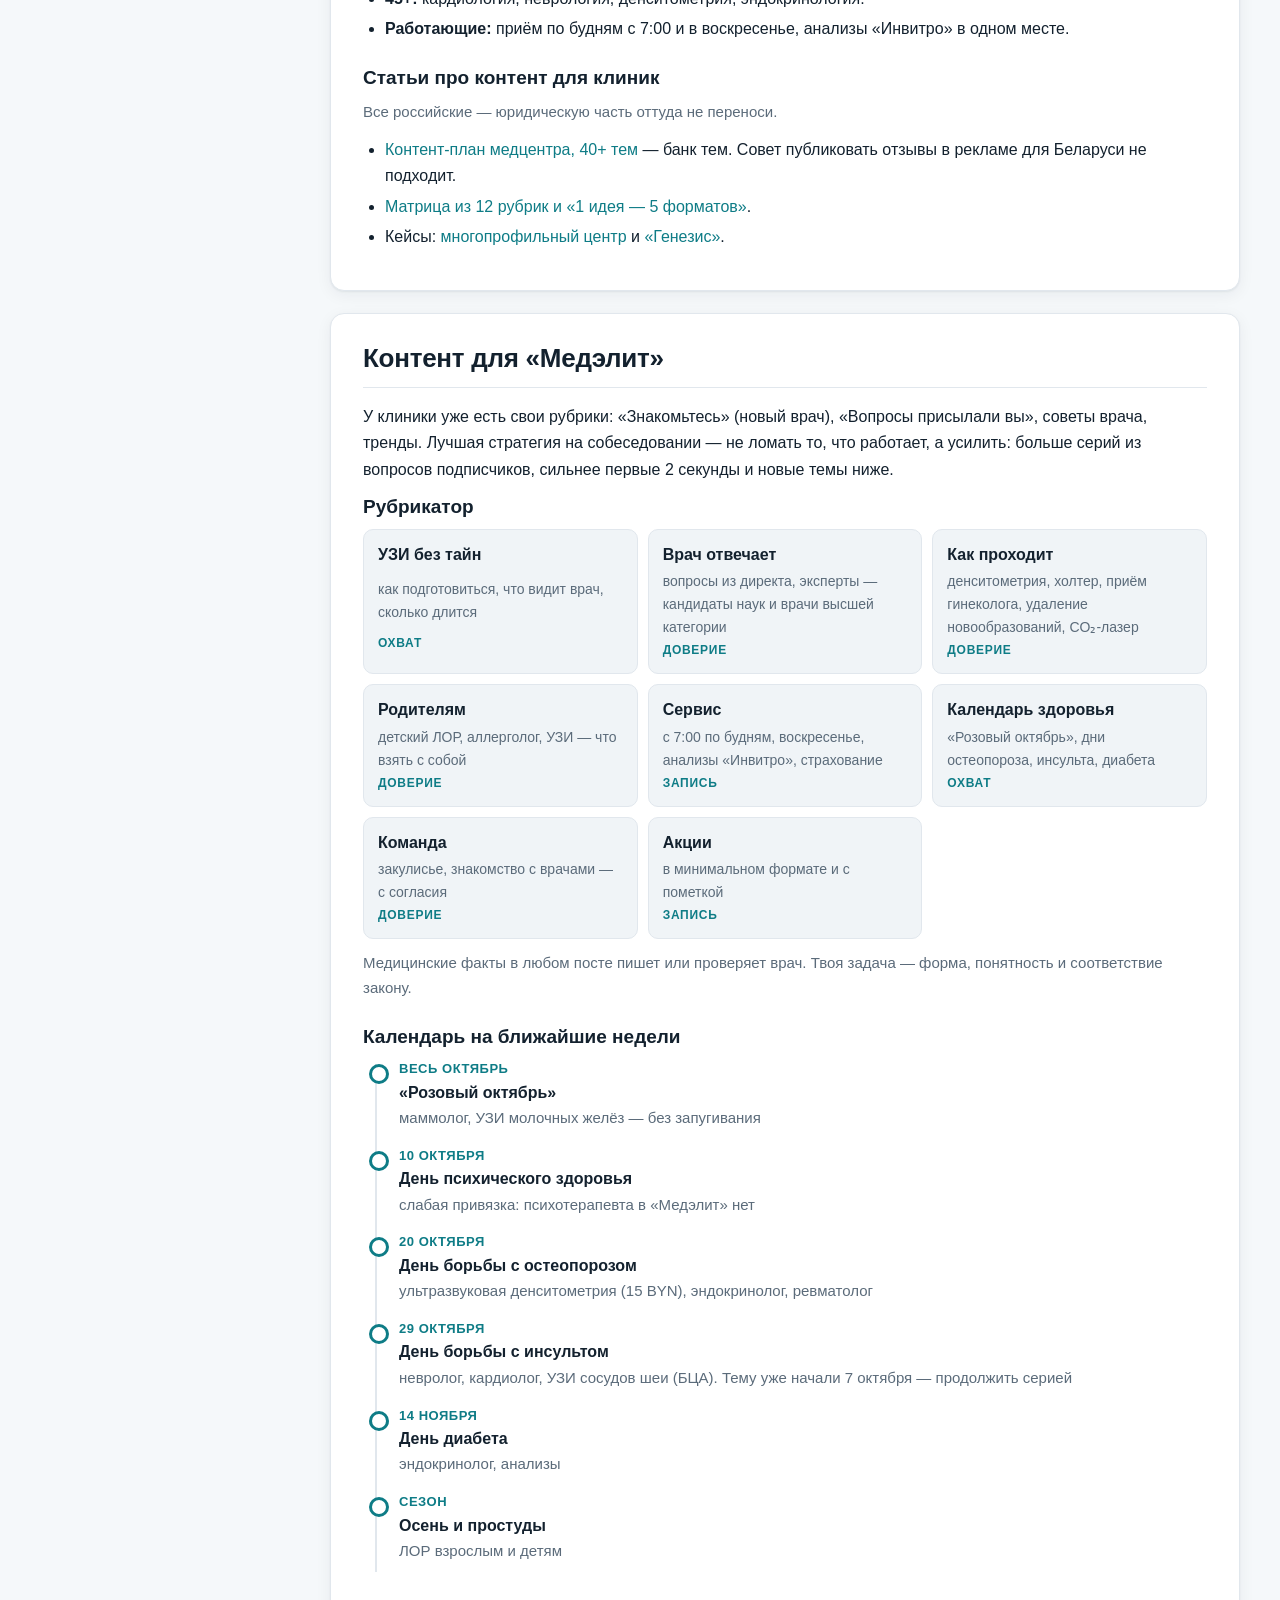
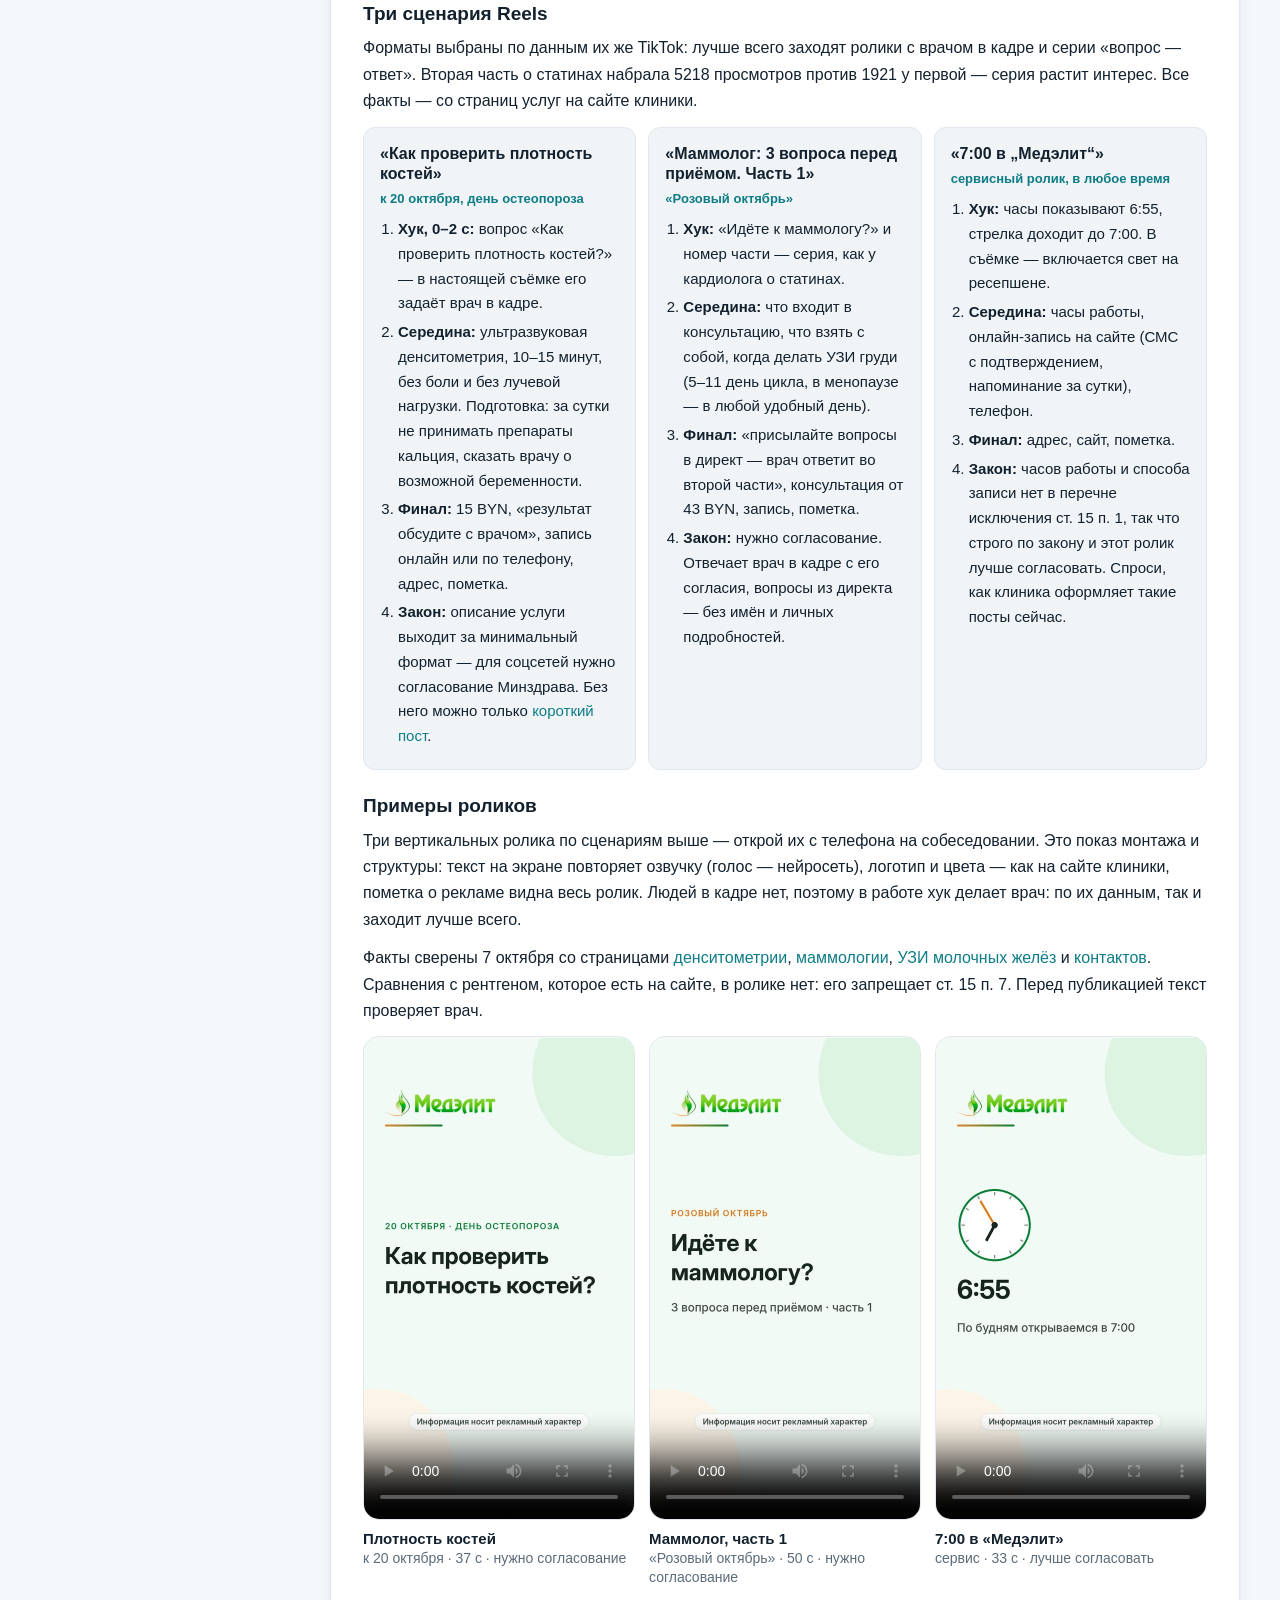
==== commit 8ae27be6: "feat: rebuild sample reels on verified clinic facts Rewrite the three reel scripts around the format" ====
--- a/index.html
+++ b/index.html
@@ -146,7 +146,7 @@
         <li><label><input type="checkbox" data-id="ev-other"><span><b>10 мин.</b> Открой с телефона <a href="https://vk.com/medelitgrodno" target="_blank" rel="noopener">VK «Медицинский центр „МЕДЭЛИТ“»</a>: сколько подписчиков и когда был последний пост. Это единственное, что закрыто от автоматической проверки.</span></label></li>
         <li><label><input type="checkbox" data-id="ev-law"><span><b>60 мин.</b> Раздел <a href="#zakon">«Закон о рекламе»</a>. Перепиши вслух примеры «нельзя → можно».</span></label></li>
         <li><label><input type="checkbox" data-id="ev-comp"><span><b>30 мин.</b> Instagram конкурентов из раздела <a href="#konkurenty">«Конкуренты»</a>: какие рубрики, что работает.</span></label></li>
-        <li><label><input type="checkbox" data-id="ev-sample"><span><b>20 мин.</b> Посмотри <a href="#roliki">три готовых ролика</a> с телефона и проговори вслух: хук в первые секунды, что написано на экране и зачем там пометка «рекламный характер».</span></label></li>
+        <li><label><input type="checkbox" data-id="ev-sample"><span><b>20 мин.</b> Посмотри <a href="#roliki">три готовых ролика</a> с телефона и проговори вслух: хук в первые секунды, откуда факты, зачем пометка «рекламный характер» и почему двум роликам нужно согласование Минздрава.</span></label></li>
         <li><label><input type="checkbox" data-id="ev-answers"><span><b>30 мин.</b> Ответы на <a href="#voprosy">вопросы</a>: по 3–4 предложения на каждый, лучше вслух.</span></label></li>
         <li><label><input type="checkbox" data-id="ev-ask"><span><b>10 мин.</b> Выбери 4–5 <a href="#sprosit">вопросов к компании</a>.</span></label></li>
       </ul>
@@ -170,7 +170,7 @@
         <div class="fact"><span>Адрес</span><b>Гродно, ул. Большая Троицкая, 40А</b></div>
         <div class="fact"><span>Часы</span><b>Пн–Пт 7–21, Сб 8–18, Вс 8–16</b></div>
         <div class="fact"><span>Телефоны</span><b>+375 29 566 80 80 (МТС), +375 29 196 60 80 (А1), 8 0152 60 80 00</b></div>
-        <div class="fact"><span>Запись</span><b>только по предварительной записи</b></div>
+        <div class="fact"><span>Запись</span><b>онлайн-календарь на сайте (СМС с подтверждением, напоминание за сутки) или телефон; приём — по предварительной записи</b></div>
         <div class="fact"><span>Слоган сайта</span><b>«качество по доступной цене»</b></div>
       </div>
 
@@ -253,6 +253,7 @@
         <li>Скрытая разметка для поисковиков (schema.org) скопирована с другой клиники: логотип <code>bordproud.png</code>, телефон +375 44 503-08-23, часы «Пн–Пт 8–21», координаты в Минске и ссылка на YouTube-канал «Медицинский центр Proud Clinic» с роликами 2021 года. Google может показывать эти данные в выдаче.</li>
         <li>В «Новостях» одна запись — поздравление с Новым годом от 22.12.2025. Страница «Программы» пустая, в «Акциях» одна акция с 08.01.2026.</li>
         <li>Про иностранных пациентов на сайте нет ни слова: поиск по «иностран», «Польш», «Литв» и «туризм» ничего не находит.</li>
+        <li>На странице <a href="https://medelit.by/diagnostika/densitometriya" target="_blank" rel="noopener">денситометрии</a> метод сравнивают с рентгеновским: «в отличие от рентгеновской денситометрии», «низкая стоимость по сравнению с рентгеновскими методами». Ст. 15 п. 7 запрещает в рекламе медуслуг сравнение с другими методами. Сайт освобождён только от согласования с Минздравом, запреты п. 7 действуют и там. Это деликатный пункт: предлагай переформулировать, а не говори «у вас нарушение».</li>
       </ul>
       <p class="muted">На встрече подай это без оценок: «На сайте есть пара мелочей, могу помочь их поправить или передать разработчику». Сайт сделан на WordPress, иконки и разметка правятся быстро.</p>
 
@@ -523,67 +524,72 @@
       <ol class="timeline">
         <li><time>весь октябрь</time><b>«Розовый октябрь»</b><span>маммолог, УЗИ молочных желёз — без запугивания</span></li>
         <li><time><a href="https://www.who.int/campaigns/world-mental-health-day/2026" target="_blank" rel="noopener">10 октября</a></time><b>День психического здоровья</b><span>слабая привязка: психотерапевта в «Медэлит» нет</span></li>
-        <li><time><a href="https://www.worldosteoporosisday.org/node" target="_blank" rel="noopener">20 октября</a></time><b>День борьбы с остеопорозом</b><span>денситометрия, эндокринолог, ревматолог</span></li>
+        <li><time><a href="https://www.worldosteoporosisday.org/node" target="_blank" rel="noopener">20 октября</a></time><b>День борьбы с остеопорозом</b><span>ультразвуковая денситометрия (15 BYN), эндокринолог, ревматолог</span></li>
         <li><time><a href="https://www.world-stroke.org/world-stroke-day-campaign/world-stroke-day-2026" target="_blank" rel="noopener">29 октября</a></time><b>День борьбы с инсультом</b><span>невролог, кардиолог, УЗИ сосудов шеи (БЦА). Тему уже начали 7 октября — продолжить серией</span></li>
         <li><time><a href="https://www.who.int/campaigns/world-diabetes-day/2026" target="_blank" rel="noopener">14 ноября</a></time><b>День диабета</b><span>эндокринолог, анализы</span></li>
         <li><time>сезон</time><b>Осень и простуды</b><span>ЛОР взрослым и детям</span></li>
       </ol>
 
       <h3>Три сценария Reels</h3>
+      <p>Форматы выбраны по данным их же TikTok: лучше всего заходят ролики с врачом в кадре и серии «вопрос — ответ». Вторая часть о статинах набрала 5218 просмотров против 1921 у первой — серия растит интерес. Все факты — со страниц услуг на сайте клиники.</p>
       <div class="scripts">
         <article class="script">
-          <h4>«Денситометрия. Это больно?»</h4>
-          <p class="when">к 20 октября · снять страх процедуры</p>
+          <h4>«Как проверить плотность костей»</h4>
+          <p class="when">к 20 октября, день остеопороза</p>
           <ol>
-            <li><b>Хук:</b> «Денситометрия. Это больно?»</li>
-            <li><b>Ответ:</b> «Нет. Уколов нет. Смотрят плотность костей. Назначает врач».</li>
-            <li><b>Финал:</b> телефон, Большая Троицкая, 40А, пометка «рекламный характер».</li>
+            <li><b>Хук, 0–2 с:</b> вопрос «Как проверить плотность костей?» — в настоящей съёмке его задаёт врач в кадре.</li>
+            <li><b>Середина:</b> ультразвуковая денситометрия, 10–15 минут, без боли и без лучевой нагрузки. Подготовка: за сутки не принимать препараты кальция, сказать врачу о возможной беременности.</li>
+            <li><b>Финал:</b> 15 BYN, «результат обсудите с врачом», запись онлайн или по телефону, адрес, пометка.</li>
+            <li><b>Закон:</b> описание услуги выходит за минимальный формат — для соцсетей нужно согласование Минздрава. Без него можно только <a href="#tpl-densito">короткий пост</a>.</li>
           </ol>
         </article>
         <article class="script">
-          <h4>«К врачу до работы»</h4>
-          <p class="when">сервис · снять барьер «некогда»</p>
+          <h4>«Маммолог: 3 вопроса перед приёмом. Часть 1»</h4>
+          <p class="when">«Розовый октябрь»</p>
           <ol>
-            <li><b>Хук:</b> «7:00. К врачу до работы».</li>
-            <li><b>Середина:</b> Пн–Пт 7:00–21:00, Сб 8:00–18:00, Вс 8:00–16:00. Только по записи.</li>
-            <li><b>Финал:</b> телефон и адрес. Без сравнений с другими клиниками.</li>
+            <li><b>Хук:</b> «Идёте к маммологу?» и номер части — серия, как у кардиолога о статинах.</li>
+            <li><b>Середина:</b> что входит в консультацию, что взять с собой, когда делать УЗИ груди (5–11 день цикла, в менопаузе — в любой удобный день).</li>
+            <li><b>Финал:</b> «присылайте вопросы в директ — врач ответит во второй части», консультация от 43 BYN, запись, пометка.</li>
+            <li><b>Закон:</b> нужно согласование. Отвечает врач в кадре с его согласия, вопросы из директа — без имён и личных подробностей.</li>
           </ol>
         </article>
         <article class="script">
-          <h4>«УЗИ молочных желёз — это облучение?»</h4>
-          <p class="when">«Розовый октябрь» · один вопрос, не лекция</p>
+          <h4>«7:00 в „Медэлит“»</h4>
+          <p class="when">сервисный ролик, в любое время</p>
           <ol>
-            <li><b>Хук:</b> «УЗИ молочных желёз. Это облучение?»</li>
-            <li><b>Ответ:</b> «Нет. Без уколов и без облучения. Какое обследование нужно — решает маммолог».</li>
-            <li><b>Финал:</b> запись, адрес, пометка о рекламе. Без запугивания.</li>
+            <li><b>Хук:</b> часы показывают 6:55, стрелка доходит до 7:00. В съёмке — включается свет на ресепшене.</li>
+            <li><b>Середина:</b> часы работы, онлайн-запись на сайте (СМС с подтверждением, напоминание за сутки), телефон.</li>
+            <li><b>Финал:</b> адрес, сайт, пометка.</li>
+            <li><b>Закон:</b> часов работы и способа записи нет в перечне исключения ст. 15 п. 1, так что строго по закону и этот ролик лучше согласовать. Спроси, как клиника оформляет такие посты сейчас.</li>
           </ol>
         </article>
       </div>
 
       <h3 id="roliki">Примеры роликов</h3>
-      <p>У «Медэлит» лучше заходят не списки симптомов, а один вопрос и короткий ответ. Поэтому каждый ролик снимает один барьер и оставляет телефон: денситометрия — «это больно?», семь утра — «некогда», маммолог — путаницу УЗИ и облучения. Цвета и логотип — как на сайте клиники. Пациентов в кадре нет. Перед публикацией в аккаунте формулировки смотрит врач.</p>
-      <p class="reels-hint">На телефоне листайте ролики вбок.</p>
+      <p>Три вертикальных ролика по сценариям выше — открой их с телефона на собеседовании. Это показ монтажа и структуры: текст на экране повторяет озвучку (голос — нейросеть), логотип и цвета — как на сайте клиники, пометка о рекламе видна весь ролик. Людей в кадре нет, поэтому в работе хук делает врач: по их данным, так и заходит лучше всего.</p>
+      <p>Факты сверены 7 октября со страницами <a href="https://medelit.by/diagnostika/densitometriya" target="_blank" rel="noopener">денситометрии</a>, <a href="https://medelit.by/vzroslym/onkologiya-mammologiya" target="_blank" rel="noopener">маммологии</a>, <a href="https://medelit.by/diagnostika/uzi/uzi-molochnyh-zhelez" target="_blank" rel="noopener">УЗИ молочных желёз</a> и <a href="https://medelit.by/contact" target="_blank" rel="noopener">контактов</a>. Сравнения с рентгеном, которое есть на сайте, в ролике нет: его запрещает ст. 15 п. 7. Перед публикацией текст проверяет врач.</p>
+      <p class="reels-hint">На телефоне листай ролики вбок.</p>
       <div class="reels">
         <figure class="reel">
           <video controls playsinline preload="metadata" poster="assets/videos/densitometriya.jpg">
             <source src="assets/videos/densitometriya.mp4" type="video/mp4">
             <track kind="captions" srclang="ru" label="Русские субтитры" src="assets/videos/densitometriya.vtt">
           </video>
-          <figcaption><b>Денситометрия. Это больно?</b><span>к 20 октября · 29 с · 9:16</span></figcaption>
+          <figcaption><b>Плотность костей</b><span>к 20 октября · 37 с · нужно согласование</span></figcaption>
+        </figure>
+        <figure class="reel">
+          <video controls playsinline preload="metadata" poster="assets/videos/mammolog-chast-1.jpg">
+            <source src="assets/videos/mammolog-chast-1.mp4" type="video/mp4">
+            <track kind="captions" srclang="ru" label="Русские субтитры" src="assets/videos/mammolog-chast-1.vtt">
+          </video>
+          <figcaption><b>Маммолог, часть 1</b><span>«Розовый октябрь» · 50 с · нужно согласование</span></figcaption>
         </figure>
         <figure class="reel">
           <video controls playsinline preload="metadata" poster="assets/videos/otkrytie-v-7.jpg">
             <source src="assets/videos/otkrytie-v-7.mp4" type="video/mp4">
             <track kind="captions" srclang="ru" label="Русские субтитры" src="assets/videos/otkrytie-v-7.vtt">
           </video>
-          <figcaption><b>К врачу до работы</b><span>сервис · 29 с · 9:16</span></figcaption>
-        </figure>
-        <figure class="reel">
-          <video controls playsinline preload="metadata" poster="assets/videos/mammolog-3-voprosa.jpg">
-            <source src="assets/videos/mammolog-3-voprosa.mp4" type="video/mp4">
-            <track kind="captions" srclang="ru" label="Русские субтитры" src="assets/videos/mammolog-3-voprosa.vtt">
-          </video>
-          <figcaption><b>УЗИ — это облучение?</b><span>«Розовый октябрь» · 30 с · 9:16</span></figcaption>
+          <figcaption><b>7:00 в «Медэлит»</b><span>сервис · 33 с · лучше согласовать</span></figcaption>
         </figure>
       </div>
 
@@ -593,15 +599,20 @@
         <p id="tpl-promo">Удаление папиллом до 0,5 см — 6,50 руб. вместо 13,00 руб. за 1 элемент. Консультация специалиста оплачивается отдельно.<br>Медицинский центр «Медэлит», Гродно, ул. Большая Троицкая, 40А.<br>+375 29 566 80 80 · medelit.by<br>Информация носит рекламный характер.</p>
         <button class="copy-btn" data-copy="tpl-promo">Скопировать</button>
       </div>
-      <p class="muted">Это трактовка исключения из ст. 15 п. 1. На встрече лучше спросить, как такие посты оформляют в клинике сейчас.</p>
+      <p>Тот же приём для денситометрии к 20 октября — версия, которую можно выложить, пока ролик ждёт согласования:</p>
+      <div class="template">
+        <p id="tpl-densito">Ультразвуковая денситометрия — 15 BYN.<br>Медицинский центр «Медэлит», Гродно, ул. Большая Троицкая, 40А.<br>+375 29 566 80 80 · medelit.by<br>Информация носит рекламный характер.</p>
+        <button class="copy-btn" data-copy="tpl-densito">Скопировать</button>
+      </div>
+      <p class="muted">Это трактовка исключения из ст. 15 п. 1: в перечне только название услуги, цена, адрес, телефоны и сайт, эмблема и обязательная информация. Описания, часов работы и «без боли» там нет. На встрече лучше спросить, как такие посты оформляют в клинике сейчас.</p>
 
       <h3>Неделя контента — готовый пример</h3>
       <ul class="week">
-        <li><b>Пн</b> Reels «УЗИ молочных желёз — это облучение?» — «Розовый октябрь».</li>
-        <li><b>Ср</b> Карусель «Как подготовиться к УЗИ» — текст проверяет врач.</li>
-        <li><b>Пт</b> Пост «Сервис»: часы работы, воскресный приём, анализы «Инвитро».</li>
+        <li><b>Пн</b> Reels «Маммолог: 3 вопроса перед приёмом. Часть 1» — «Розовый октябрь».</li>
+        <li><b>Ср</b> Reels «Знакомьтесь» с врачом — их самый сильный формат (новый невролог — 15,2 тыс. просмотров).</li>
+        <li><b>Пт</b> Карусель «Как подготовиться к УЗИ» — текст проверяет врач.</li>
         <li><b>Сб</b> Пост об акции в минимальном формате.</li>
-        <li><b>Каждый день</b> Сторис: опрос «О чём спросить врача?», закулисье, ответы на вопросы.</li>
+        <li><b>Каждый день</b> Сторис: сбор вопросов для второй части о маммологии, закулисье, ответы на вопросы.</li>
       </ul>
     </section>
 
@@ -657,7 +668,7 @@
       </details>
       <details class="qa">
         <summary>Как снимешь Reels для клиники?</summary>
-        <p>Сценарий с хуком в первые 2 секунды, вертикаль, свет от окна, петличка, субтитры в CapCut, обложка в Photoshop или Figma, без водяных знаков. На встрече открой <a href="#roliki">готовые примеры</a> с телефона и разбери один: хук, польза, пометка о рекламе.</p>
+        <p>Сценарий с хуком в первые 2 секунды, вертикаль, свет от окна, петличка, субтитры в CapCut, обложка в Photoshop или Figma, без водяных знаков. На встрече открой <a href="#roliki">готовые примеры</a> с телефона и разбери один: хук, польза, пометка о рекламе, нужно ли согласование. Скажи, что в работе хук делает врач в кадре — по их TikTok это заходит лучше всего.</p>
       </details>
       <details class="qa">
         <summary>Составь контент-план на месяц</summary>
@@ -686,7 +697,7 @@
       </details>
       <details class="qa">
         <summary>Предложи идеи на ближайшие недели</summary>
-        <p>«Розовый октябрь» с маммологом, денситометрия к 20 октября, невролог и кардиолог к 29 октября, эндокринолог к 14 ноября, акция на удаление папиллом в минимальном формате.</p>
+        <p>«Розовый октябрь» — маммолог серией из частей, как у кардиолога о статинах. Денситометрия к 20 октября в двух вариантах: короткий пост без согласования и ролик после согласования. Продолжить тему инсульта, начатую 7 октября, к 29 октября — невролог, кардиолог, УЗИ сосудов шеи. «Знакомьтесь» для новых врачей, CO₂-лазер, эндокринолог к 14 ноября.</p>
       </details>
       <details class="qa">
         <summary>Что сделаешь за первые 30, 60 и 90 дней?</summary>
@@ -761,6 +772,7 @@
             <li><a href="https://medelit.by/promotions/skidka-50-na-udalenie-novoobrazovanij-v-medelit" target="_blank" rel="noopener">Акция −50%</a></li>
             <li><a href="https://www.instagram.com/medelit_grodno/" target="_blank" rel="noopener">Instagram</a> · <a href="https://www.tiktok.com/@medelit_grodno" target="_blank" rel="noopener">TikTok</a> · <a href="https://vk.com/medelitgrodno" target="_blank" rel="noopener">VK</a> · <a href="https://t.me/medelitgrodno" target="_blank" rel="noopener">Telegram</a></li>
             <li><a href="https://medelit.by/vakansii" target="_blank" rel="noopener">Вакансии на сайте</a> · <a href="https://medelit.by/o-nas/pravovaya-informacziya" target="_blank" rel="noopener">Правовая информация</a></li>
+            <li>Для роликов: <a href="https://medelit.by/diagnostika/densitometriya" target="_blank" rel="noopener">денситометрия</a> · <a href="https://medelit.by/vzroslym/onkologiya-mammologiya" target="_blank" rel="noopener">маммология и онлайн-запись</a> · <a href="https://medelit.by/diagnostika/uzi/uzi-molochnyh-zhelez" target="_blank" rel="noopener">УЗИ молочных желёз</a> · <a href="https://medelit.by/contact" target="_blank" rel="noopener">контакты</a></li>
             <li><a href="https://yandex.by/maps/-/CHHcECOq" target="_blank" rel="noopener">Яндекс Карты</a> · <a href="https://medelit.103.by/otzyvy/" target="_blank" rel="noopener">103.by</a> · <a href="https://medelit.relax.by/" target="_blank" rel="noopener">relax.by</a></li>
             <li><a href="https://grodno.rabota.by/vacancy/138162715" target="_blank" rel="noopener">Вакансия SMM на rabota.by</a> · <a href="https://dreamjob.ru/employers/457240/vakansii" target="_blank" rel="noopener">Dream Job</a> · <a href="https://by.joblum.com/company/medelit" target="_blank" rel="noopener">Joblum</a></li>
           </ul>
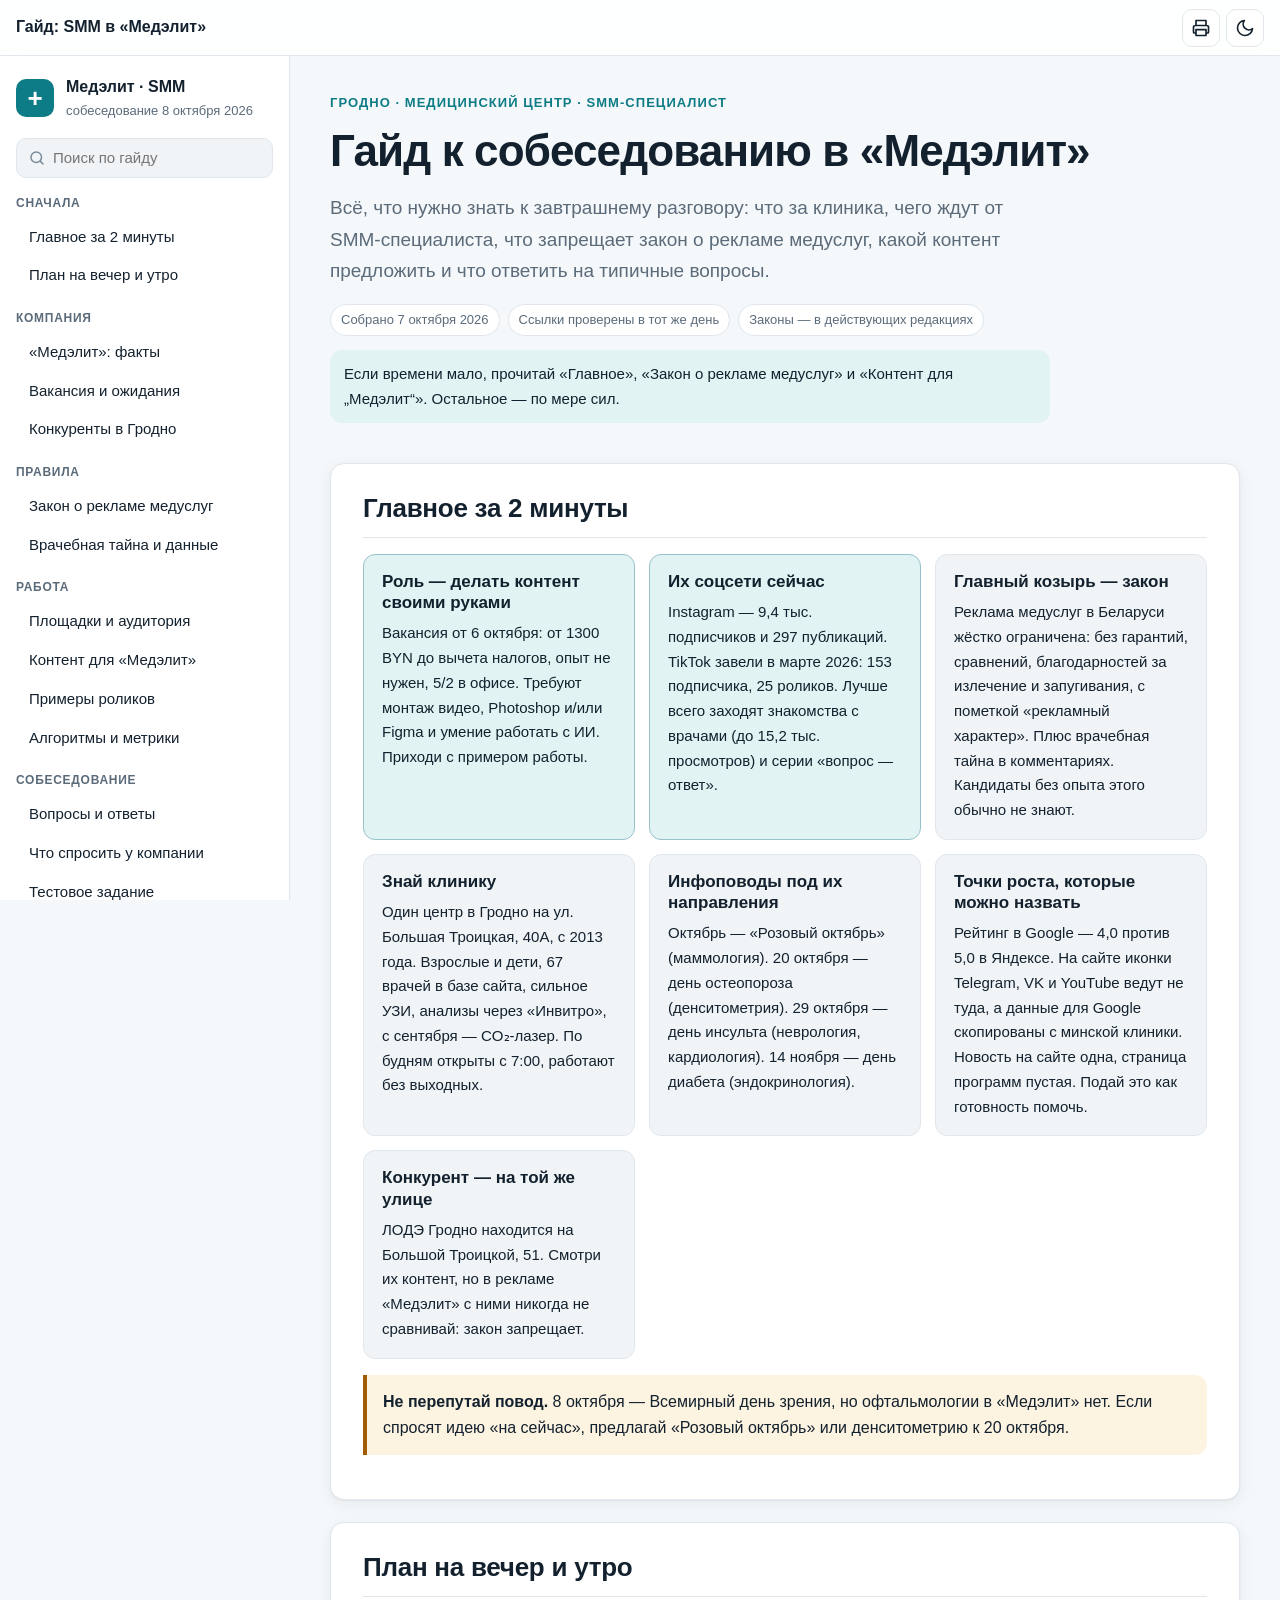
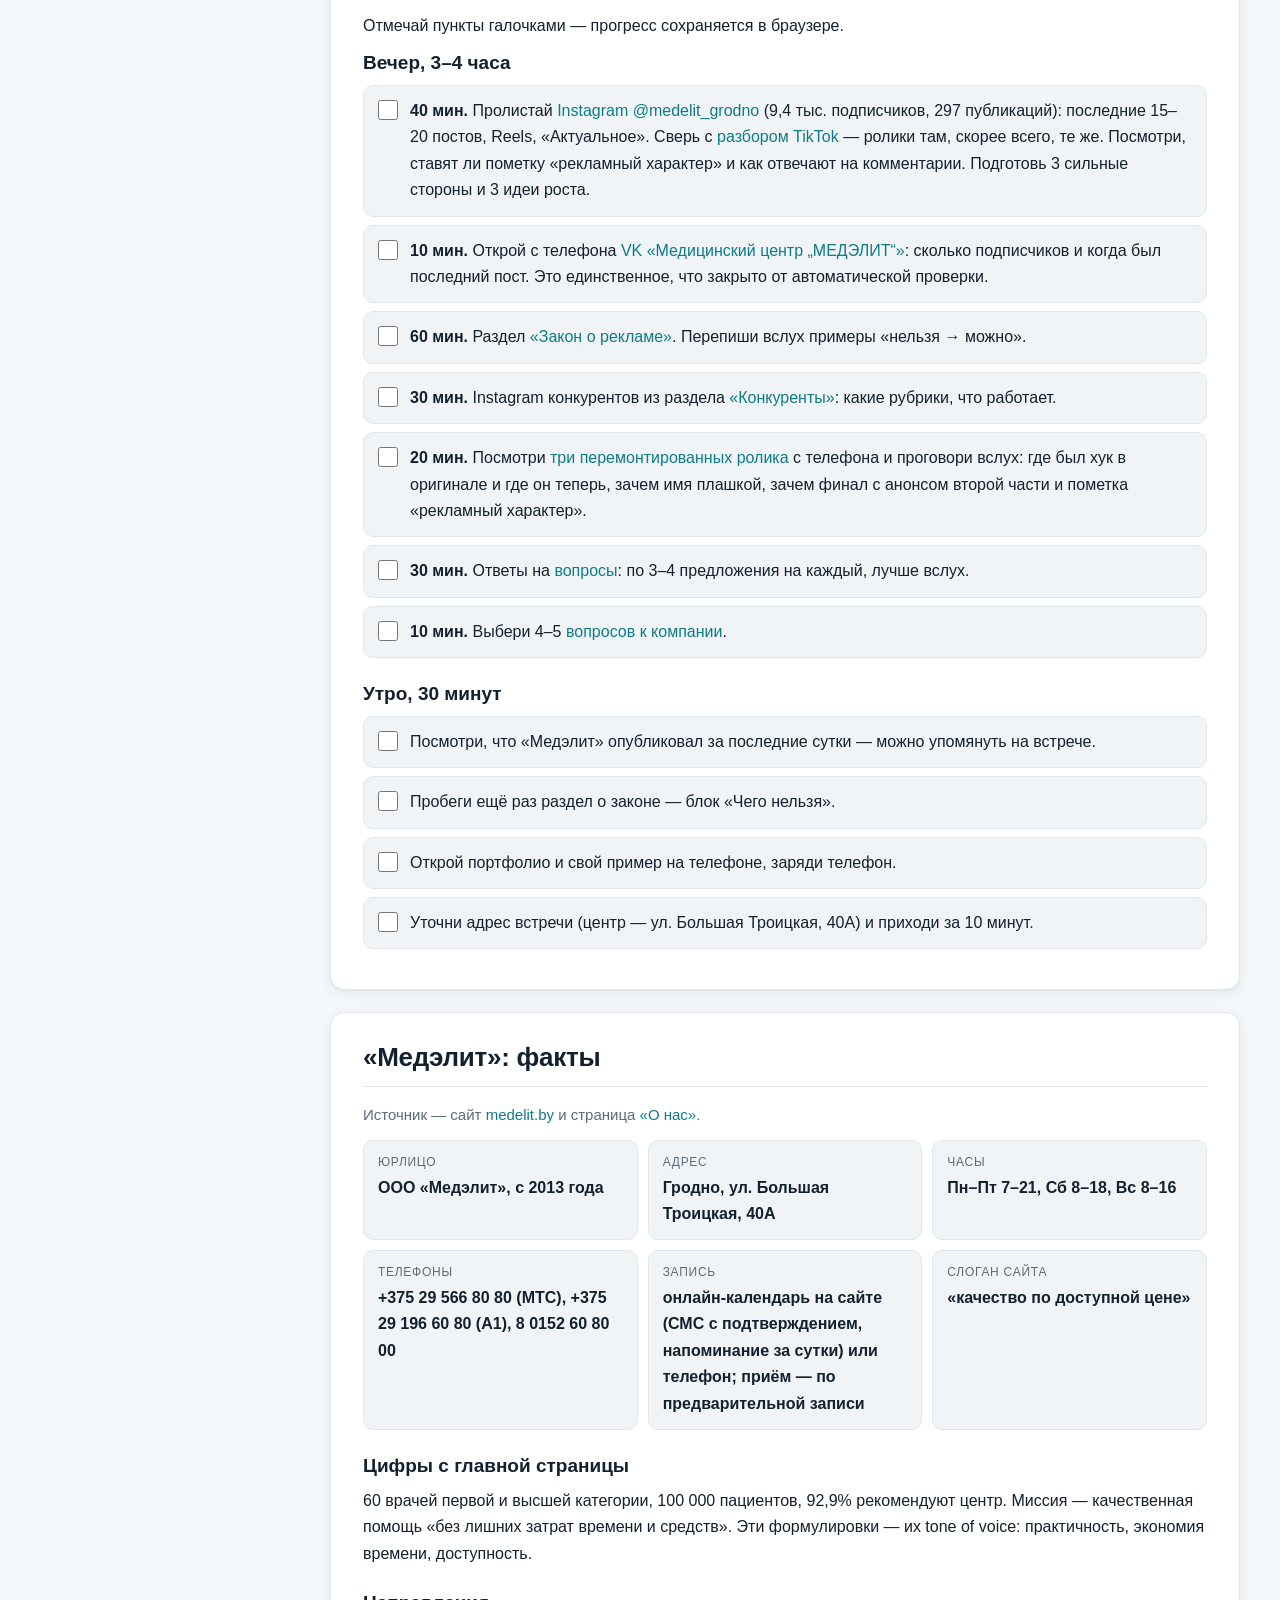
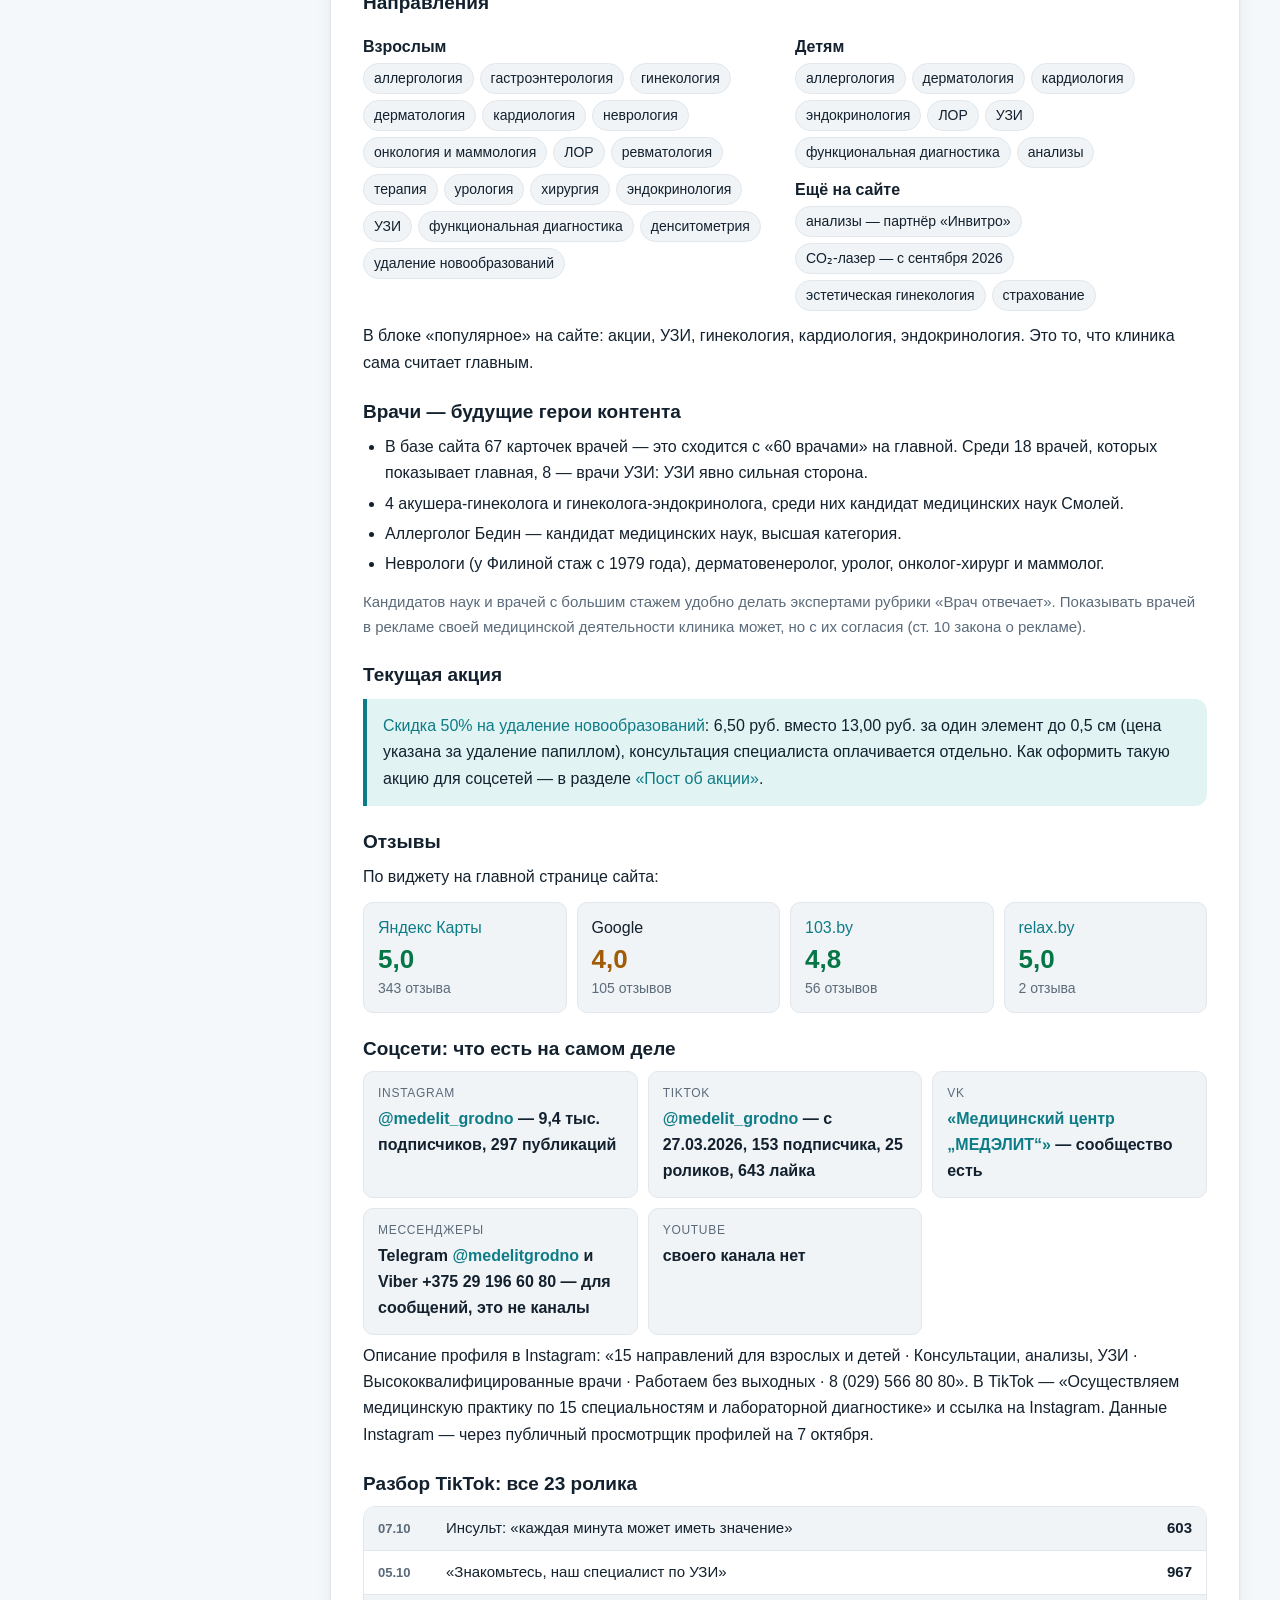
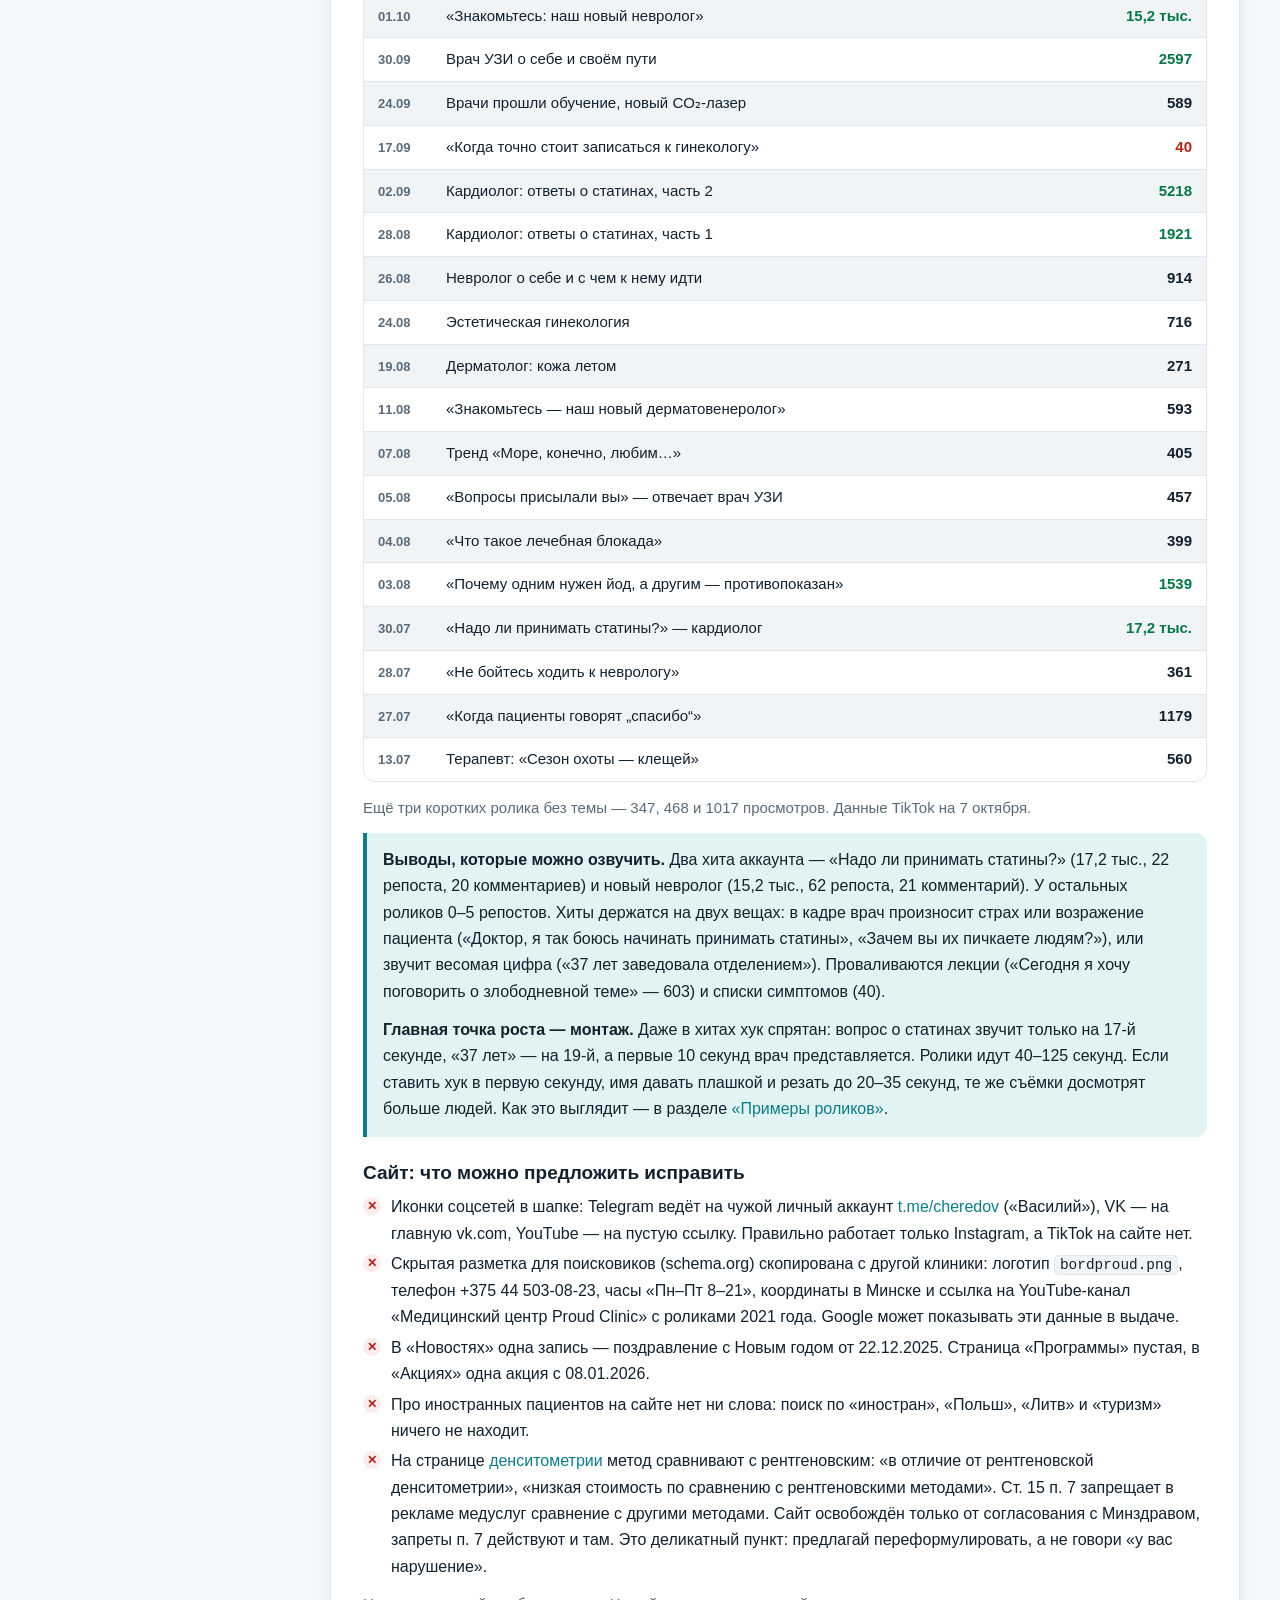
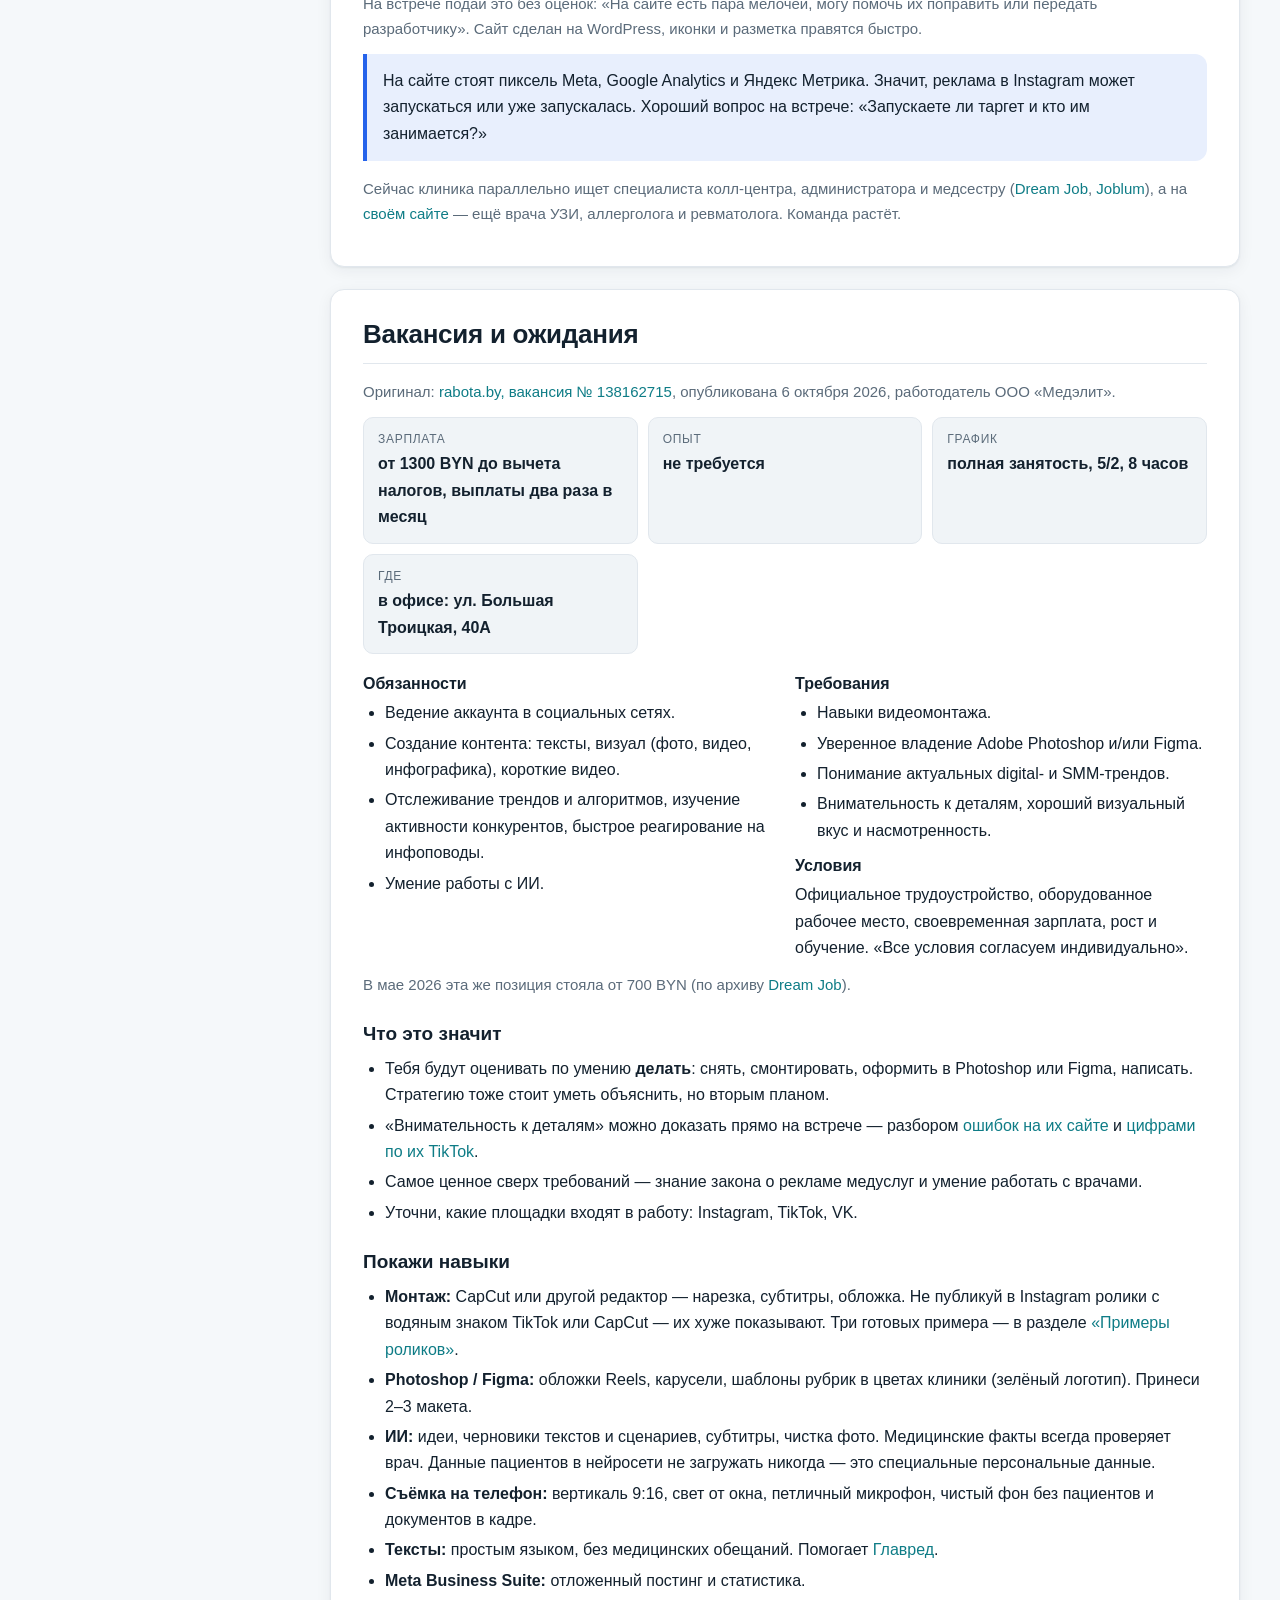
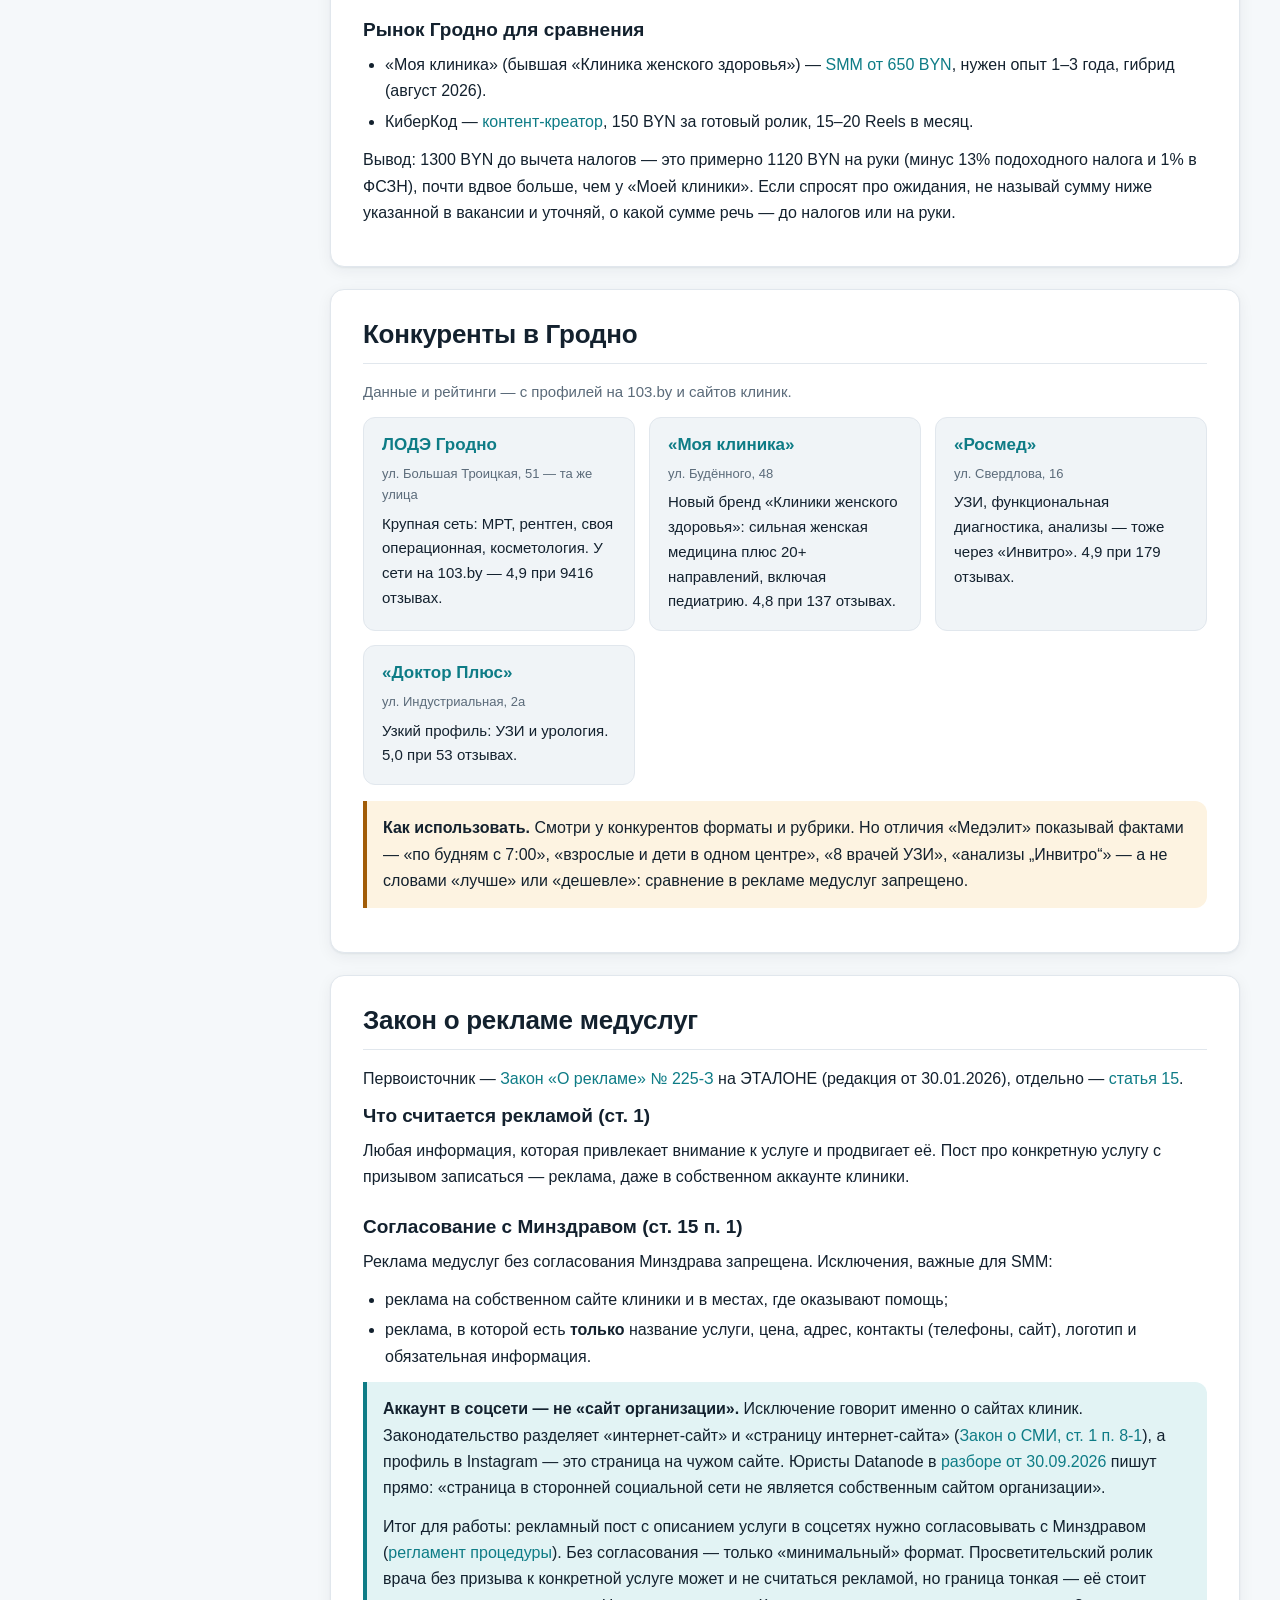
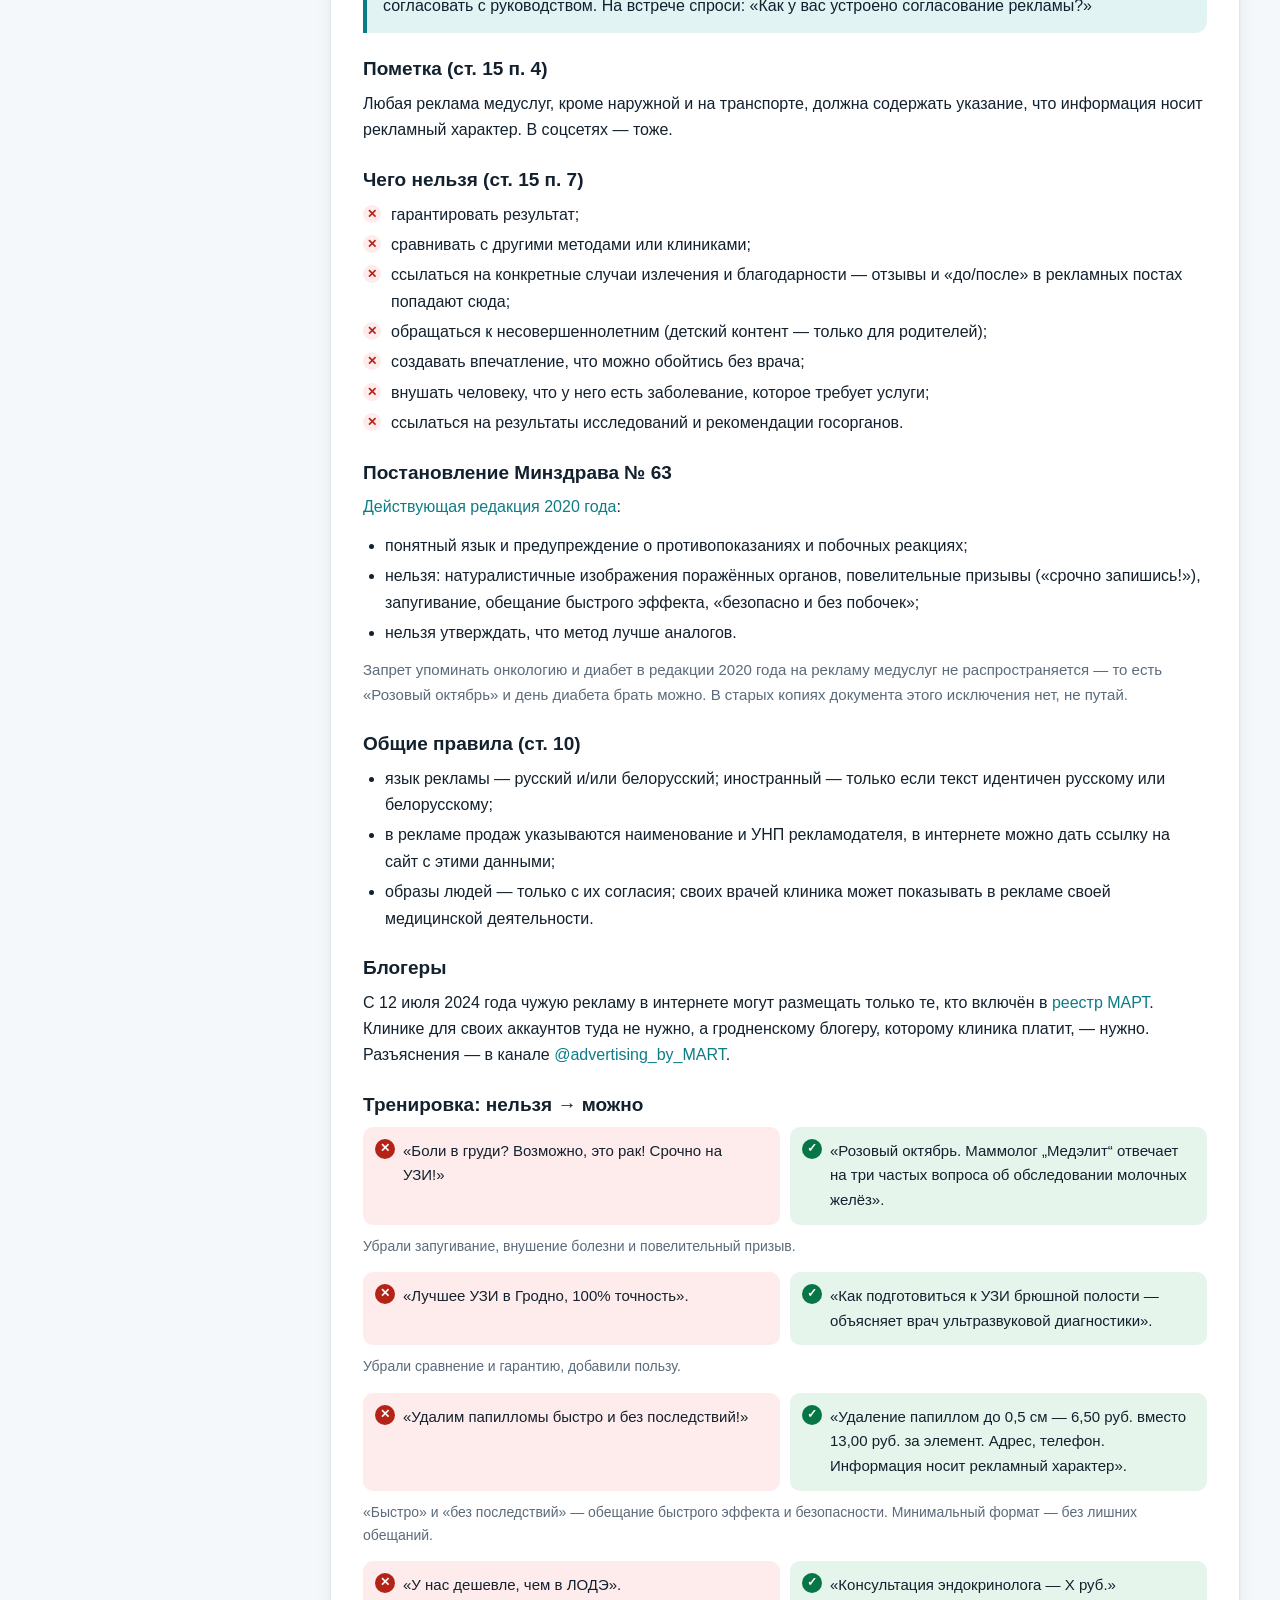
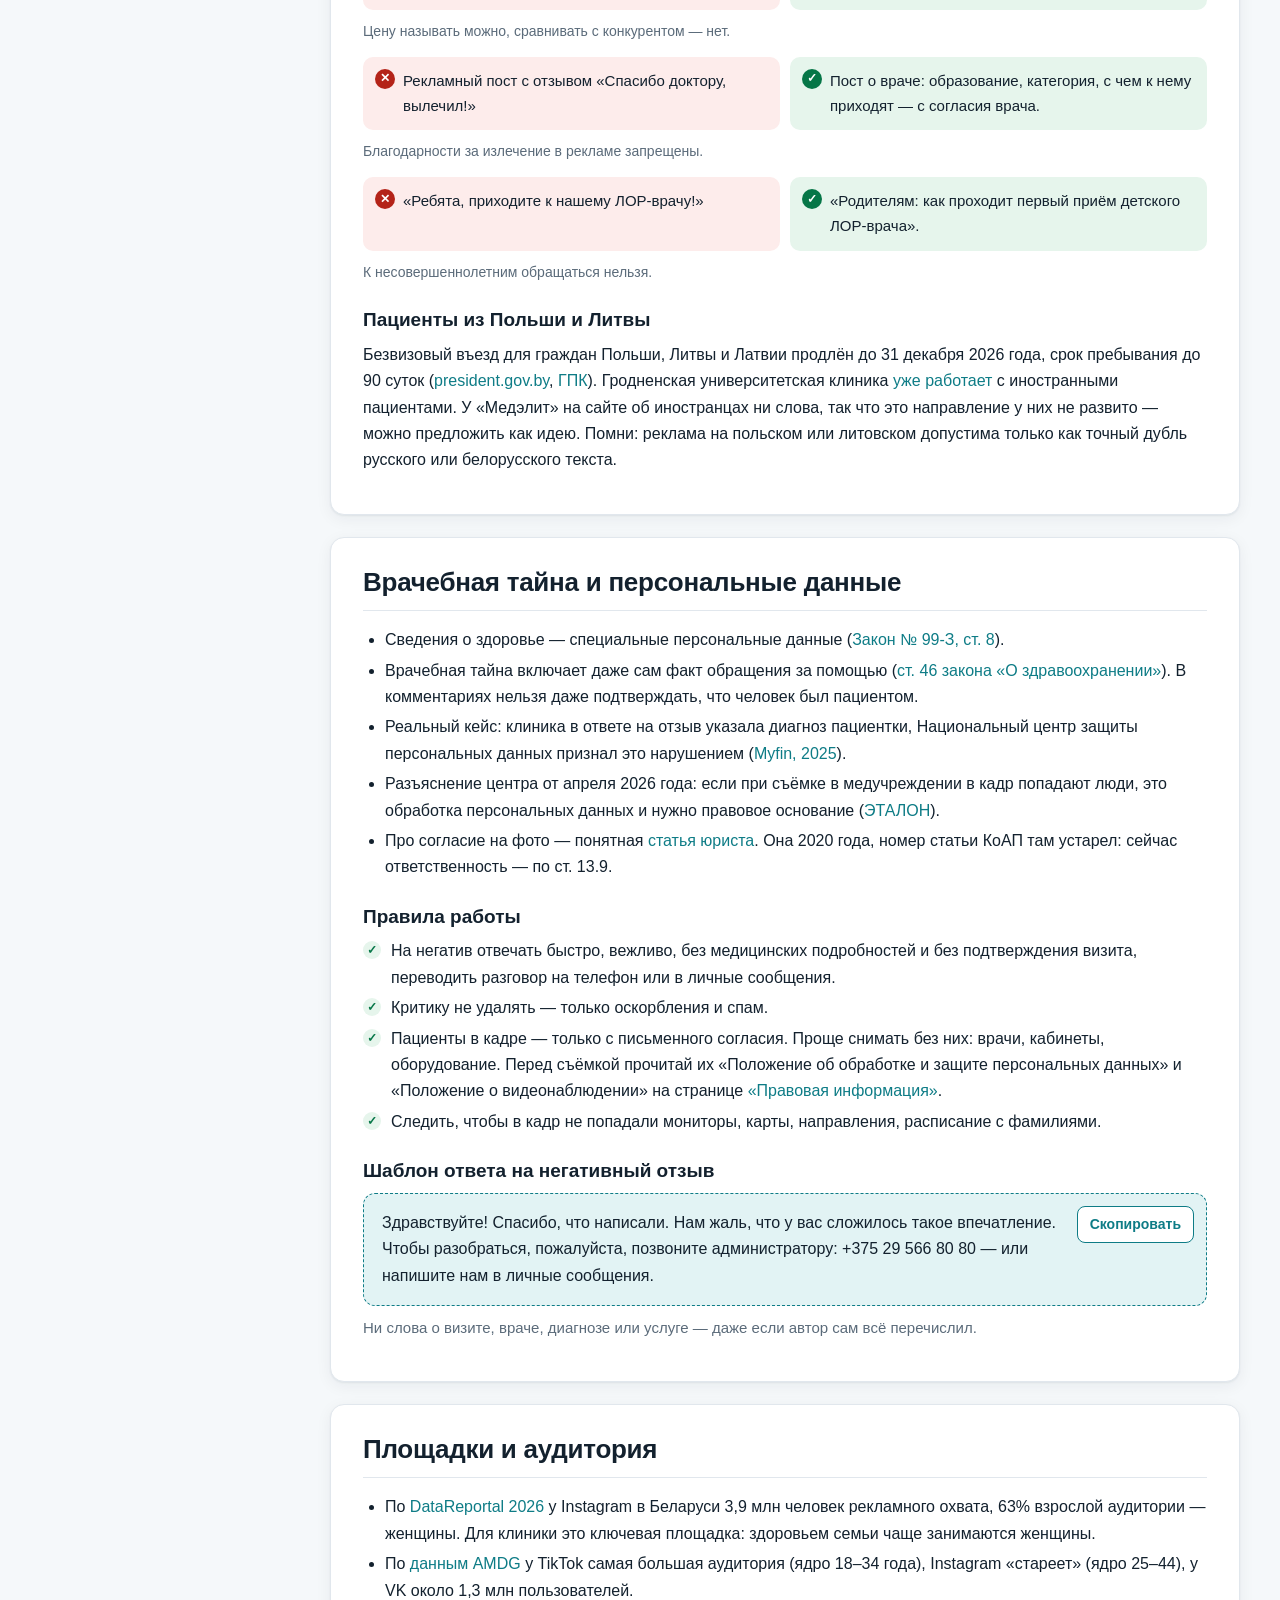
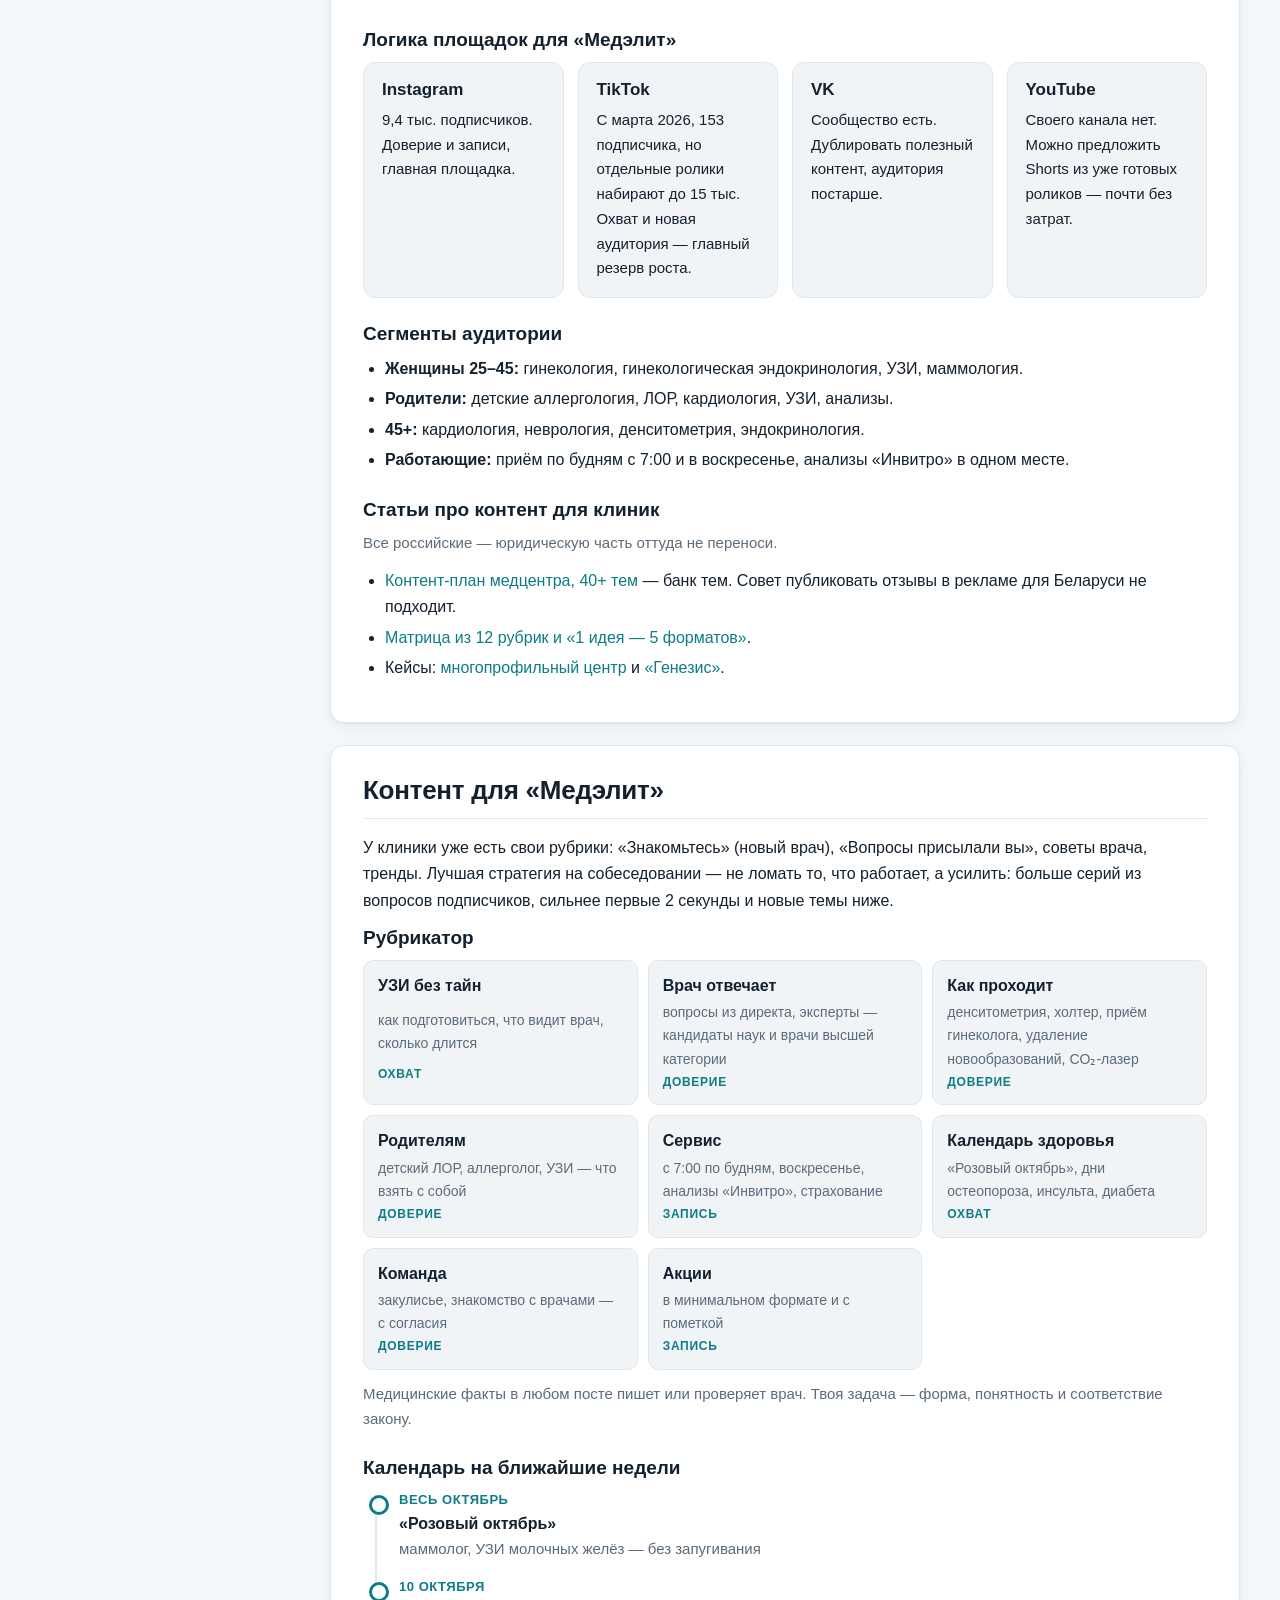
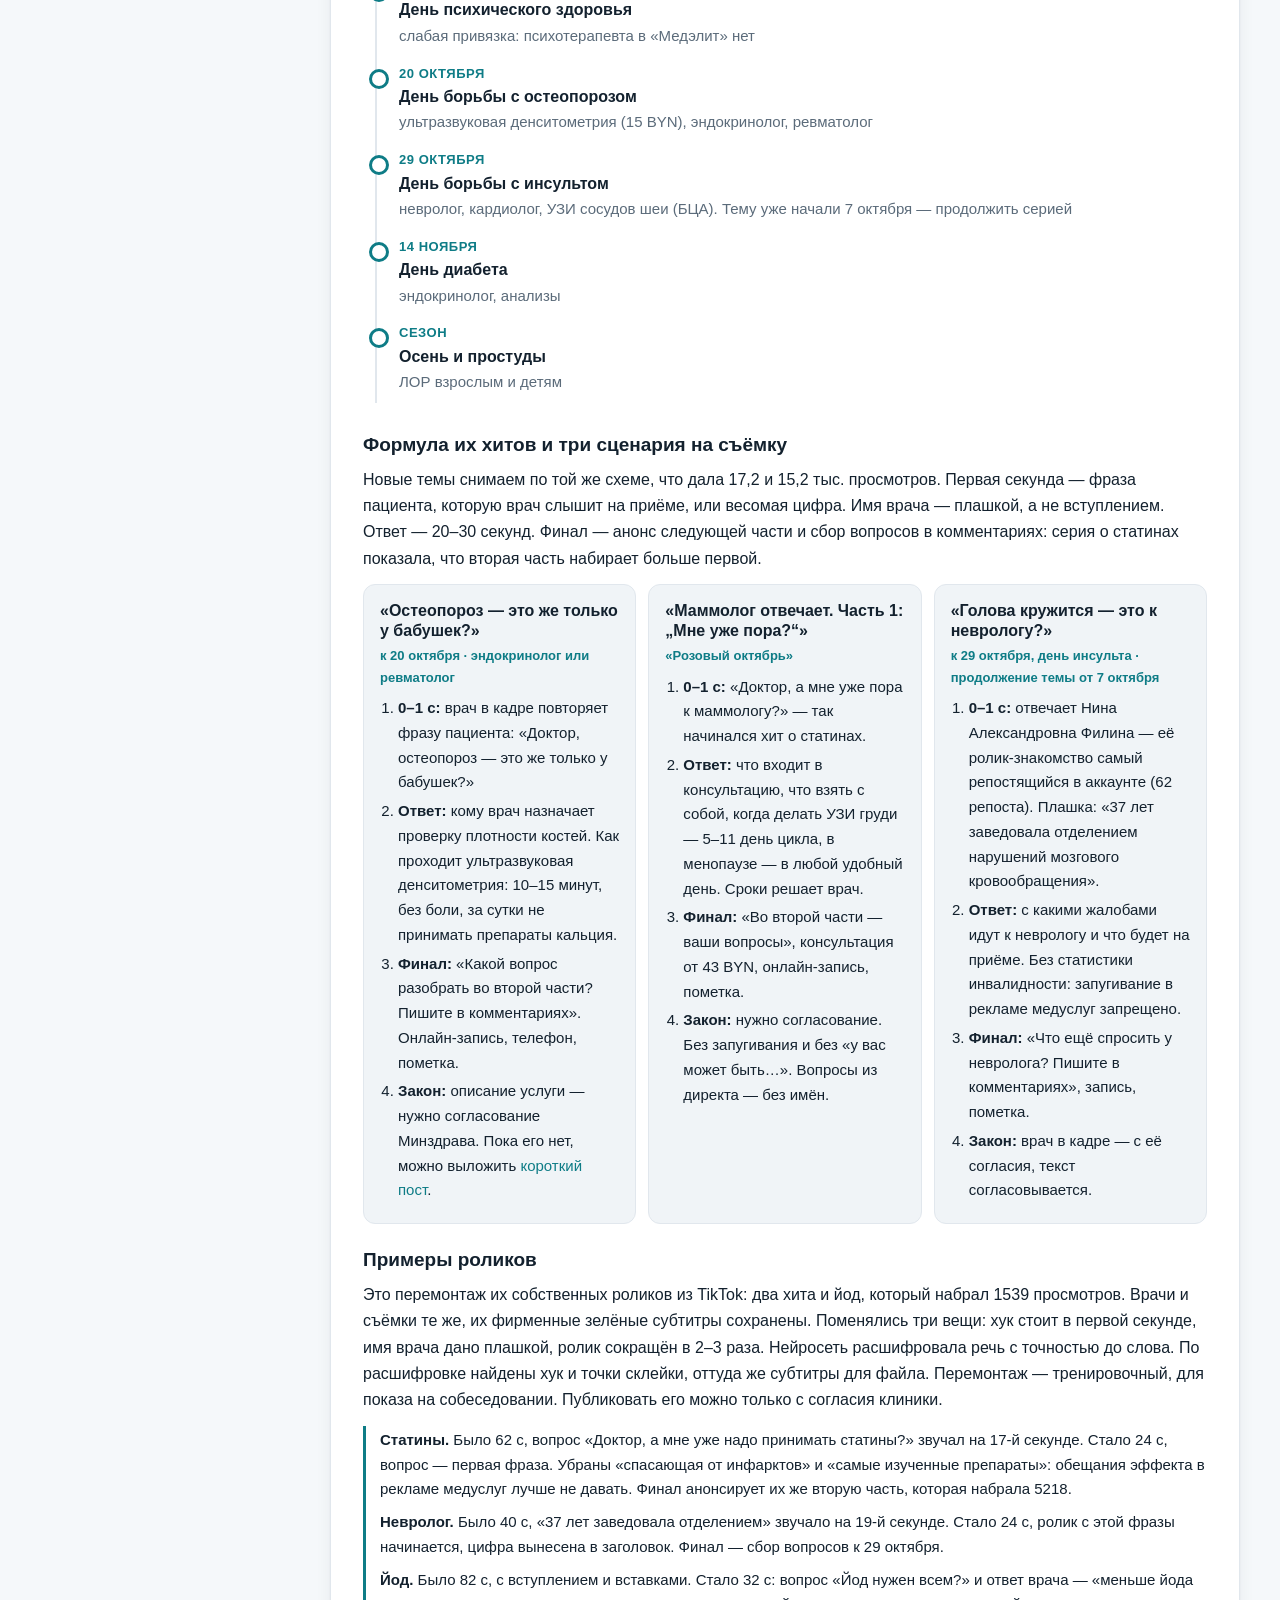
==== commit 5ebb0b7a: "docs: rebuild reel strategy on the full TikTok analysis Add the older videos to the TikTok breakdown" ====
--- a/index.html
+++ b/index.html
@@ -146,7 +146,7 @@
         <li><label><input type="checkbox" data-id="ev-other"><span><b>10 мин.</b> Открой с телефона <a href="https://vk.com/medelitgrodno" target="_blank" rel="noopener">VK «Медицинский центр „МЕДЭЛИТ“»</a>: сколько подписчиков и когда был последний пост. Это единственное, что закрыто от автоматической проверки.</span></label></li>
         <li><label><input type="checkbox" data-id="ev-law"><span><b>60 мин.</b> Раздел <a href="#zakon">«Закон о рекламе»</a>. Перепиши вслух примеры «нельзя → можно».</span></label></li>
         <li><label><input type="checkbox" data-id="ev-comp"><span><b>30 мин.</b> Instagram конкурентов из раздела <a href="#konkurenty">«Конкуренты»</a>: какие рубрики, что работает.</span></label></li>
-        <li><label><input type="checkbox" data-id="ev-sample"><span><b>20 мин.</b> Посмотри <a href="#roliki">три готовых ролика</a> с телефона и проговори вслух: хук в первые секунды, откуда факты, зачем пометка «рекламный характер» и почему двум роликам нужно согласование Минздрава.</span></label></li>
+        <li><label><input type="checkbox" data-id="ev-sample"><span><b>20 мин.</b> Посмотри <a href="#roliki">три перемонтированных ролика</a> с телефона и проговори вслух: где был хук в оригинале и где он теперь, зачем имя плашкой, зачем финал с анонсом второй части и пометка «рекламный характер».</span></label></li>
         <li><label><input type="checkbox" data-id="ev-answers"><span><b>30 мин.</b> Ответы на <a href="#voprosy">вопросы</a>: по 3–4 предложения на каждый, лучше вслух.</span></label></li>
         <li><label><input type="checkbox" data-id="ev-ask"><span><b>10 мин.</b> Выбери 4–5 <a href="#sprosit">вопросов к компании</a>.</span></label></li>
       </ul>
@@ -225,12 +225,12 @@
       </div>
       <p>Описание профиля в Instagram: «15 направлений для взрослых и детей · Консультации, анализы, УЗИ · Высококвалифицированные врачи · Работаем без выходных · 8 (029) 566 80 80». В TikTok — «Осуществляем медицинскую практику по 15 специальностям и лабораторной диагностике» и ссылка на Instagram. Данные Instagram — через публичный просмотрщик профилей на 7 октября.</p>
 
-      <h3>Разбор TikTok: 14 последних роликов</h3>
+      <h3>Разбор TikTok: все 23 ролика</h3>
       <ul class="videos">
-        <li><time>07.10</time><span>Инсульт: «каждая минута может иметь значение»</span><b>328</b></li>
-        <li><time>05.10</time><span>«Знакомьтесь, наш специалист по УЗИ»</span><b>958</b></li>
+        <li><time>07.10</time><span>Инсульт: «каждая минута может иметь значение»</span><b>603</b></li>
+        <li><time>05.10</time><span>«Знакомьтесь, наш специалист по УЗИ»</span><b>967</b></li>
         <li><time>01.10</time><span>«Знакомьтесь: наш новый невролог»</span><b class="top">15,2 тыс.</b></li>
-        <li><time>30.09</time><span>Врач УЗИ о себе и своём пути</span><b class="top">2594</b></li>
+        <li><time>30.09</time><span>Врач УЗИ о себе и своём пути</span><b class="top">2597</b></li>
         <li><time>24.09</time><span>Врачи прошли обучение, новый CO₂-лазер</span><b>589</b></li>
         <li><time>17.09</time><span>«Когда точно стоит записаться к гинекологу»</span><b class="low">40</b></li>
         <li><time>02.09</time><span>Кардиолог: ответы о статинах, часть 2</span><b class="top">5218</b></li>
@@ -241,10 +241,17 @@
         <li><time>11.08</time><span>«Знакомьтесь — наш новый дерматовенеролог»</span><b>593</b></li>
         <li><time>07.08</time><span>Тренд «Море, конечно, любим…»</span><b>405</b></li>
         <li><time>05.08</time><span>«Вопросы присылали вы» — отвечает врач УЗИ</span><b>457</b></li>
-      </ul>
+        <li><time>04.08</time><span>«Что такое лечебная блокада»</span><b>399</b></li>
+        <li><time>03.08</time><span>«Почему одним нужен йод, а другим — противопоказан»</span><b class="top">1539</b></li>
+        <li><time>30.07</time><span>«Надо ли принимать статины?» — кардиолог</span><b class="top">17,2 тыс.</b></li>
+        <li><time>28.07</time><span>«Не бойтесь ходить к неврологу»</span><b>361</b></li>
+        <li><time>27.07</time><span>«Когда пациенты говорят „спасибо“»</span><b>1179</b></li>
+        <li><time>13.07</time><span>Терапевт: «Сезон охоты — клещей»</span><b>560</b></li>
+      </ul>
+      <p class="muted">Ещё три коротких ролика без темы — 347, 468 и 1017 просмотров. Данные TikTok на 7 октября.</p>
       <div class="callout accent">
-        <p><b>Выводы, которые можно озвучить.</b> Публикуют 1–2 ролика в неделю, в кадре всегда врачи. Лучше всего работают знакомство с врачом и серии «вопрос — ответ»: продолжение про статины набрало почти втрое больше первой части. Слабее всего — ролик-список симптомов у гинеколога. Тему инсульта они уже начали 7 октября, так что к 29 октября её логично продолжить.</p>
-        <p>Идеи роста: делать больше серий из вопросов подписчиков, давать в первые 2 секунды конкретный вопрос вместо общего заголовка, сделать отдельные ролики про CO₂-лазер и денситометрию.</p>
+        <p><b>Выводы, которые можно озвучить.</b> Два хита аккаунта — «Надо ли принимать статины?» (17,2 тыс., 22 репоста, 20 комментариев) и новый невролог (15,2 тыс., 62 репоста, 21 комментарий). У остальных роликов 0–5 репостов. Хиты держатся на двух вещах: в кадре врач произносит страх или возражение пациента («Доктор, я так боюсь начинать принимать статины», «Зачем вы их пичкаете людям?»), или звучит весомая цифра («37 лет заведовала отделением»). Проваливаются лекции («Сегодня я хочу поговорить о злободневной теме» — 603) и списки симптомов (40).</p>
+        <p><b>Главная точка роста — монтаж.</b> Даже в хитах хук спрятан: вопрос о статинах звучит только на 17-й секунде, «37 лет» — на 19-й, а первые 10 секунд врач представляется. Ролики идут 40–125 секунд. Если ставить хук в первую секунду, имя давать плашкой и резать до 20–35 секунд, те же съёмки досмотрят больше людей. Как это выглядит — в разделе <a href="#roliki">«Примеры роликов»</a>.</p>
       </div>
 
       <h3 id="sait">Сайт: что можно предложить исправить</h3>
@@ -530,66 +537,70 @@
         <li><time>сезон</time><b>Осень и простуды</b><span>ЛОР взрослым и детям</span></li>
       </ol>
 
-      <h3>Три сценария Reels</h3>
-      <p>Форматы выбраны по данным их же TikTok: лучше всего заходят ролики с врачом в кадре и серии «вопрос — ответ». Вторая часть о статинах набрала 5218 просмотров против 1921 у первой — серия растит интерес. Все факты — со страниц услуг на сайте клиники.</p>
+      <h3>Формула их хитов и три сценария на съёмку</h3>
+      <p>Новые темы снимаем по той же схеме, что дала 17,2 и 15,2 тыс. просмотров. Первая секунда — фраза пациента, которую врач слышит на приёме, или весомая цифра. Имя врача — плашкой, а не вступлением. Ответ — 20–30 секунд. Финал — анонс следующей части и сбор вопросов в комментариях: серия о статинах показала, что вторая часть набирает больше первой.</p>
       <div class="scripts">
         <article class="script">
-          <h4>«Как проверить плотность костей»</h4>
-          <p class="when">к 20 октября, день остеопороза</p>
+          <h4>«Остеопороз — это же только у бабушек?»</h4>
+          <p class="when">к 20 октября · эндокринолог или ревматолог</p>
           <ol>
-            <li><b>Хук, 0–2 с:</b> вопрос «Как проверить плотность костей?» — в настоящей съёмке его задаёт врач в кадре.</li>
-            <li><b>Середина:</b> ультразвуковая денситометрия, 10–15 минут, без боли и без лучевой нагрузки. Подготовка: за сутки не принимать препараты кальция, сказать врачу о возможной беременности.</li>
-            <li><b>Финал:</b> 15 BYN, «результат обсудите с врачом», запись онлайн или по телефону, адрес, пометка.</li>
-            <li><b>Закон:</b> описание услуги выходит за минимальный формат — для соцсетей нужно согласование Минздрава. Без него можно только <a href="#tpl-densito">короткий пост</a>.</li>
+            <li><b>0–1 с:</b> врач в кадре повторяет фразу пациента: «Доктор, остеопороз — это же только у бабушек?»</li>
+            <li><b>Ответ:</b> кому врач назначает проверку плотности костей. Как проходит ультразвуковая денситометрия: 10–15 минут, без боли, за сутки не принимать препараты кальция.</li>
+            <li><b>Финал:</b> «Какой вопрос разобрать во второй части? Пишите в комментариях». Онлайн-запись, телефон, пометка.</li>
+            <li><b>Закон:</b> описание услуги — нужно согласование Минздрава. Пока его нет, можно выложить <a href="#tpl-densito">короткий пост</a>.</li>
           </ol>
         </article>
         <article class="script">
-          <h4>«Маммолог: 3 вопроса перед приёмом. Часть 1»</h4>
+          <h4>«Маммолог отвечает. Часть 1: „Мне уже пора?“»</h4>
           <p class="when">«Розовый октябрь»</p>
           <ol>
-            <li><b>Хук:</b> «Идёте к маммологу?» и номер части — серия, как у кардиолога о статинах.</li>
-            <li><b>Середина:</b> что входит в консультацию, что взять с собой, когда делать УЗИ груди (5–11 день цикла, в менопаузе — в любой удобный день).</li>
-            <li><b>Финал:</b> «присылайте вопросы в директ — врач ответит во второй части», консультация от 43 BYN, запись, пометка.</li>
-            <li><b>Закон:</b> нужно согласование. Отвечает врач в кадре с его согласия, вопросы из директа — без имён и личных подробностей.</li>
+            <li><b>0–1 с:</b> «Доктор, а мне уже пора к маммологу?» — так начинался хит о статинах.</li>
+            <li><b>Ответ:</b> что входит в консультацию, что взять с собой, когда делать УЗИ груди — 5–11 день цикла, в менопаузе — в любой удобный день. Сроки решает врач.</li>
+            <li><b>Финал:</b> «Во второй части — ваши вопросы», консультация от 43 BYN, онлайн-запись, пометка.</li>
+            <li><b>Закон:</b> нужно согласование. Без запугивания и без «у вас может быть…». Вопросы из директа — без имён.</li>
           </ol>
         </article>
         <article class="script">
-          <h4>«7:00 в „Медэлит“»</h4>
-          <p class="when">сервисный ролик, в любое время</p>
+          <h4>«Голова кружится — это к неврологу?»</h4>
+          <p class="when">к 29 октября, день инсульта · продолжение темы от 7 октября</p>
           <ol>
-            <li><b>Хук:</b> часы показывают 6:55, стрелка доходит до 7:00. В съёмке — включается свет на ресепшене.</li>
-            <li><b>Середина:</b> часы работы, онлайн-запись на сайте (СМС с подтверждением, напоминание за сутки), телефон.</li>
-            <li><b>Финал:</b> адрес, сайт, пометка.</li>
-            <li><b>Закон:</b> часов работы и способа записи нет в перечне исключения ст. 15 п. 1, так что строго по закону и этот ролик лучше согласовать. Спроси, как клиника оформляет такие посты сейчас.</li>
+            <li><b>0–1 с:</b> отвечает Нина Александровна Филина — её ролик-знакомство самый репостящийся в аккаунте (62 репоста). Плашка: «37 лет заведовала отделением нарушений мозгового кровообращения».</li>
+            <li><b>Ответ:</b> с какими жалобами идут к неврологу и что будет на приёме. Без статистики инвалидности: запугивание в рекламе медуслуг запрещено.</li>
+            <li><b>Финал:</b> «Что ещё спросить у невролога? Пишите в комментариях», запись, пометка.</li>
+            <li><b>Закон:</b> врач в кадре — с её согласия, текст согласовывается.</li>
           </ol>
         </article>
       </div>
 
       <h3 id="roliki">Примеры роликов</h3>
-      <p>Три вертикальных ролика по сценариям выше — открой их с телефона на собеседовании. Это показ монтажа и структуры: текст на экране повторяет озвучку (голос — нейросеть), логотип и цвета — как на сайте клиники, пометка о рекламе видна весь ролик. Людей в кадре нет, поэтому в работе хук делает врач: по их данным, так и заходит лучше всего.</p>
-      <p>Факты сверены 7 октября со страницами <a href="https://medelit.by/diagnostika/densitometriya" target="_blank" rel="noopener">денситометрии</a>, <a href="https://medelit.by/vzroslym/onkologiya-mammologiya" target="_blank" rel="noopener">маммологии</a>, <a href="https://medelit.by/diagnostika/uzi/uzi-molochnyh-zhelez" target="_blank" rel="noopener">УЗИ молочных желёз</a> и <a href="https://medelit.by/contact" target="_blank" rel="noopener">контактов</a>. Сравнения с рентгеном, которое есть на сайте, в ролике нет: его запрещает ст. 15 п. 7. Перед публикацией текст проверяет врач.</p>
+      <p>Это перемонтаж их собственных роликов из TikTok: два хита и йод, который набрал 1539 просмотров. Врачи и съёмки те же, их фирменные зелёные субтитры сохранены. Поменялись три вещи: хук стоит в первой секунде, имя врача дано плашкой, ролик сокращён в 2–3 раза. Нейросеть расшифровала речь с точностью до слова. По расшифровке найдены хук и точки склейки, оттуда же субтитры для файла. Перемонтаж — тренировочный, для показа на собеседовании. Публиковать его можно только с согласия клиники.</p>
+      <div class="reel-notes">
+        <p><b>Статины.</b> Было 62 с, вопрос «Доктор, а мне уже надо принимать статины?» звучал на 17-й секунде. Стало 24 с, вопрос — первая фраза. Убраны «спасающая от инфарктов» и «самые изученные препараты»: обещания эффекта в рекламе медуслуг лучше не давать. Финал анонсирует их же вторую часть, которая набрала 5218.</p>
+        <p><b>Невролог.</b> Было 40 с, «37 лет заведовала отделением» звучало на 19-й секунде. Стало 24 с, ролик с этой фразы начинается, цифра вынесена в заголовок. Финал — сбор вопросов к 29 октября.</p>
+        <p><b>Йод.</b> Было 82 с, с вступлением и вставками. Стало 32 с: вопрос «Йод нужен всем?» и ответ врача — «меньше йода — меньше гормонов», но при аутоиммунном тиреоидите йод может усилить аутоиммунный процесс.</p>
+      </div>
       <p class="reels-hint">На телефоне листай ролики вбок.</p>
       <div class="reels">
         <figure class="reel">
-          <video controls playsinline preload="metadata" poster="assets/videos/densitometriya.jpg">
-            <source src="assets/videos/densitometriya.mp4" type="video/mp4">
-            <track kind="captions" srclang="ru" label="Русские субтитры" src="assets/videos/densitometriya.vtt">
+          <video controls playsinline preload="metadata" poster="assets/videos/statiny-chast-1.jpg">
+            <source src="assets/videos/statiny-chast-1.mp4" type="video/mp4">
+            <track kind="captions" srclang="ru" label="Русские субтитры" src="assets/videos/statiny-chast-1.vtt">
           </video>
-          <figcaption><b>Плотность костей</b><span>к 20 октября · 37 с · нужно согласование</span></figcaption>
+          <figcaption><b>Надо ли принимать статины?</b><span>было 62 с · стало 24 с</span></figcaption>
         </figure>
         <figure class="reel">
-          <video controls playsinline preload="metadata" poster="assets/videos/mammolog-chast-1.jpg">
-            <source src="assets/videos/mammolog-chast-1.mp4" type="video/mp4">
-            <track kind="captions" srclang="ru" label="Русские субтитры" src="assets/videos/mammolog-chast-1.vtt">
+          <video controls playsinline preload="metadata" poster="assets/videos/nevrolog-37-let.jpg">
+            <source src="assets/videos/nevrolog-37-let.mp4" type="video/mp4">
+            <track kind="captions" srclang="ru" label="Русские субтитры" src="assets/videos/nevrolog-37-let.vtt">
           </video>
-          <figcaption><b>Маммолог, часть 1</b><span>«Розовый октябрь» · 50 с · нужно согласование</span></figcaption>
+          <figcaption><b>Знакомьтесь: невролог</b><span>было 40 с · стало 24 с</span></figcaption>
         </figure>
         <figure class="reel">
-          <video controls playsinline preload="metadata" poster="assets/videos/otkrytie-v-7.jpg">
-            <source src="assets/videos/otkrytie-v-7.mp4" type="video/mp4">
-            <track kind="captions" srclang="ru" label="Русские субтитры" src="assets/videos/otkrytie-v-7.vtt">
+          <video controls playsinline preload="metadata" poster="assets/videos/endokrinolog-yod.jpg">
+            <source src="assets/videos/endokrinolog-yod.mp4" type="video/mp4">
+            <track kind="captions" srclang="ru" label="Русские субтитры" src="assets/videos/endokrinolog-yod.vtt">
           </video>
-          <figcaption><b>7:00 в «Медэлит»</b><span>сервис · 33 с · лучше согласовать</span></figcaption>
+          <figcaption><b>Йод нужен всем?</b><span>было 82 с · стало 32 с</span></figcaption>
         </figure>
       </div>
 
@@ -599,7 +610,7 @@
         <p id="tpl-promo">Удаление папиллом до 0,5 см — 6,50 руб. вместо 13,00 руб. за 1 элемент. Консультация специалиста оплачивается отдельно.<br>Медицинский центр «Медэлит», Гродно, ул. Большая Троицкая, 40А.<br>+375 29 566 80 80 · medelit.by<br>Информация носит рекламный характер.</p>
         <button class="copy-btn" data-copy="tpl-promo">Скопировать</button>
       </div>
-      <p>Тот же приём для денситометрии к 20 октября — версия, которую можно выложить, пока ролик ждёт согласования:</p>
+      <p>Тот же приём для денситометрии к 20 октября — пост, который можно выложить, пока ролик ждёт согласования:</p>
       <div class="template">
         <p id="tpl-densito">Ультразвуковая денситометрия — 15 BYN.<br>Медицинский центр «Медэлит», Гродно, ул. Большая Троицкая, 40А.<br>+375 29 566 80 80 · medelit.by<br>Информация носит рекламный характер.</p>
         <button class="copy-btn" data-copy="tpl-densito">Скопировать</button>
@@ -608,8 +619,8 @@
 
       <h3>Неделя контента — готовый пример</h3>
       <ul class="week">
-        <li><b>Пн</b> Reels «Маммолог: 3 вопроса перед приёмом. Часть 1» — «Розовый октябрь».</li>
-        <li><b>Ср</b> Reels «Знакомьтесь» с врачом — их самый сильный формат (новый невролог — 15,2 тыс. просмотров).</li>
+        <li><b>Пн</b> Reels «Маммолог отвечает. Часть 1: „Мне уже пора?“» — «Розовый октябрь».</li>
+        <li><b>Ср</b> Reels «Знакомьтесь» с врачом — их самый сильный формат (новый невролог — 15,2 тыс. просмотров, 62 репоста). Цифра опыта — в первую секунду.</li>
         <li><b>Пт</b> Карусель «Как подготовиться к УЗИ» — текст проверяет врач.</li>
         <li><b>Сб</b> Пост об акции в минимальном формате.</li>
         <li><b>Каждый день</b> Сторис: сбор вопросов для второй части о маммологии, закулисье, ответы на вопросы.</li>
@@ -668,7 +679,7 @@
       </details>
       <details class="qa">
         <summary>Как снимешь Reels для клиники?</summary>
-        <p>Сценарий с хуком в первые 2 секунды, вертикаль, свет от окна, петличка, субтитры в CapCut, обложка в Photoshop или Figma, без водяных знаков. На встрече открой <a href="#roliki">готовые примеры</a> с телефона и разбери один: хук, польза, пометка о рекламе, нужно ли согласование. Скажи, что в работе хук делает врач в кадре — по их TikTok это заходит лучше всего.</p>
+        <p>Сценарий с хуком в первые 2 секунды, вертикаль, свет от окна, петличка, субтитры в CapCut, обложка в Photoshop или Figma, без водяных знаков. Снимаю по формуле их хитов: в первую секунду — фраза пациента или цифра, имя врача плашкой, 20–35 секунд, в финале анонс следующей части. На встрече открой <a href="#roliki">перемонтаж их роликов</a> с телефона и покажи на статинах: «Ваш хит набрал 17 тысяч, хотя вопрос звучал на 17-й секунде. Вот он в первой».</p>
       </details>
       <details class="qa">
         <summary>Составь контент-план на месяц</summary>
--- a/assets/style.css
+++ b/assets/style.css
@@ -274,6 +274,9 @@
 .script h4 { margin: 0 0 4px; font-size: 16px; }
 .script .when { font-size: 13px; color: var(--accent); font-weight: 600; margin-bottom: 8px; }
 .script ol { padding-left: 18px; margin: 0; font-size: 15px; }
+.reel-notes { border-left: 3px solid var(--accent); padding: 2px 0 2px 14px; margin: 0 0 14px; font-size: 15px; }
+.reel-notes p { margin: 0 0 8px; }
+.reel-notes p:last-child { margin-bottom: 0; }
 .reels-hint { display: none; margin: 0 0 8px; color: var(--muted); font-size: 14px; }
 .reels { display: grid; grid-template-columns: repeat(3, minmax(0, 1fr)); gap: 14px; align-items: start; }
 .reel { margin: 0; min-width: 0; }
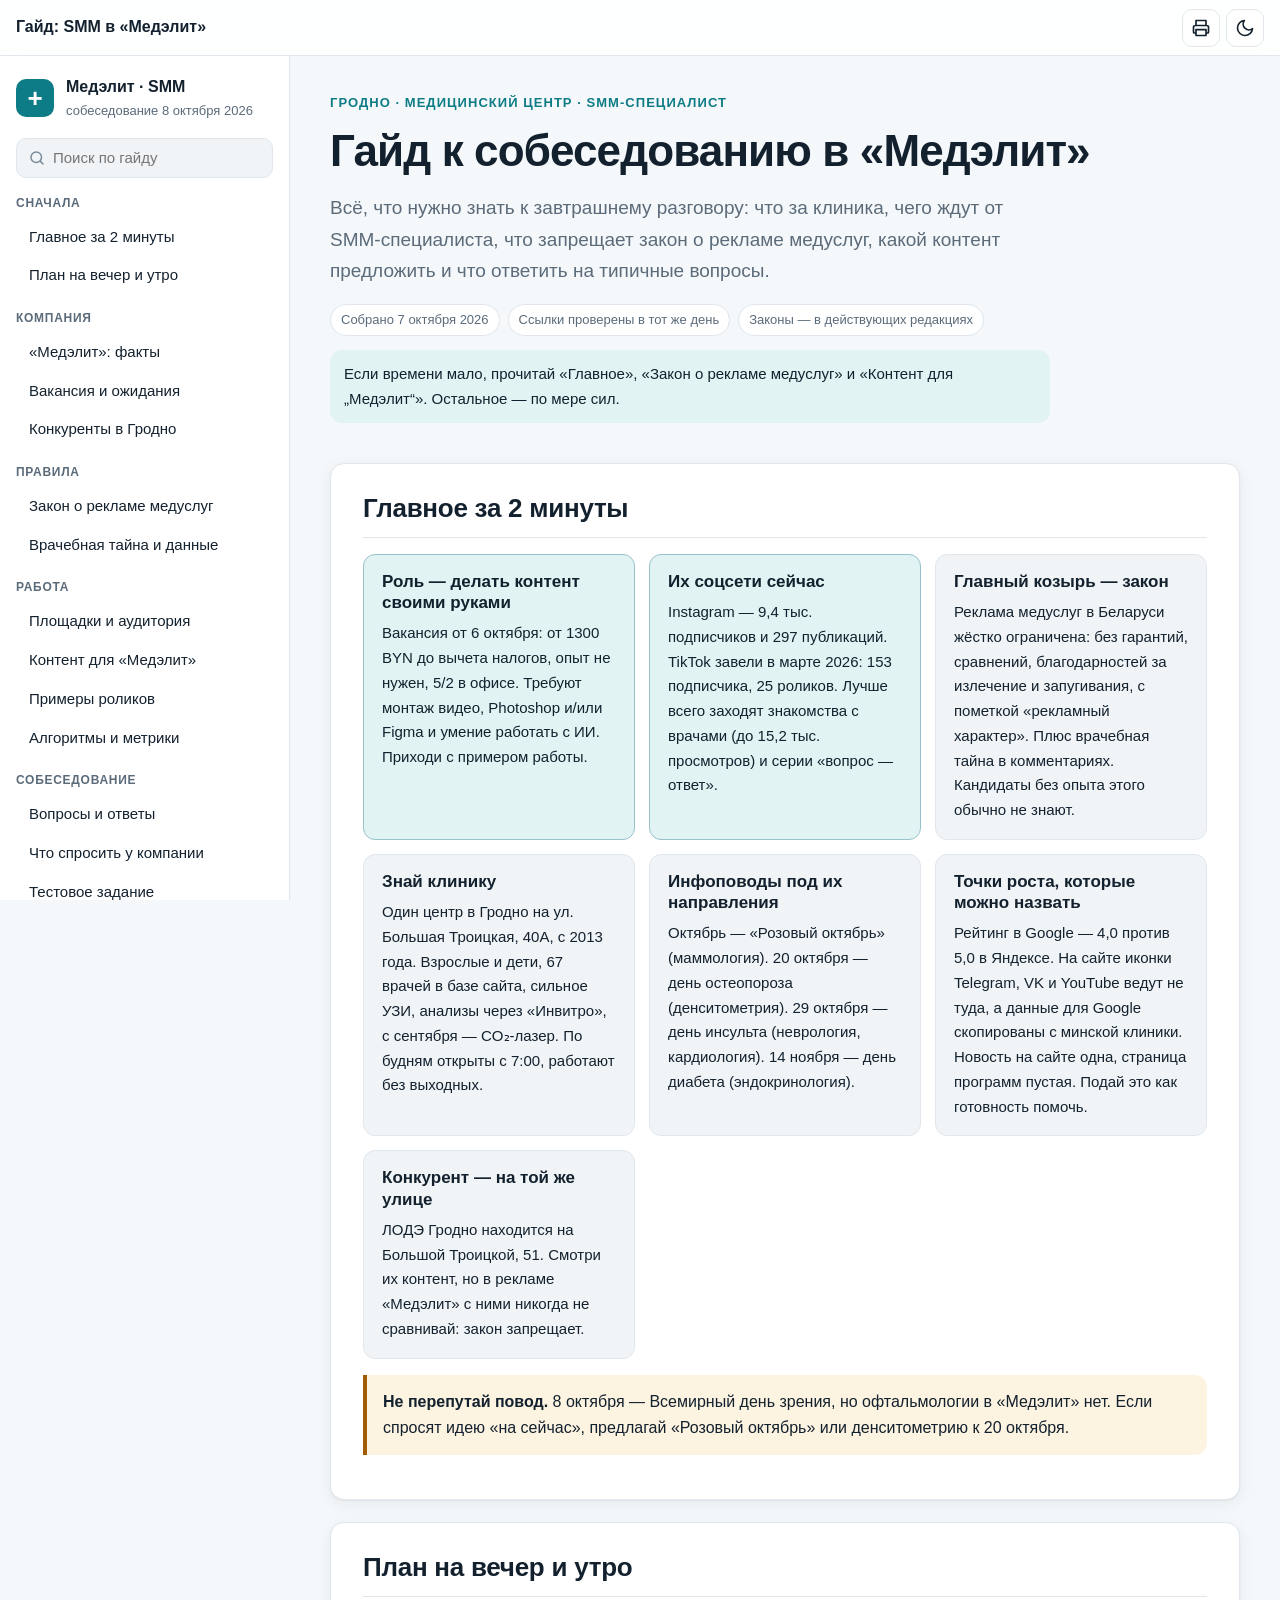
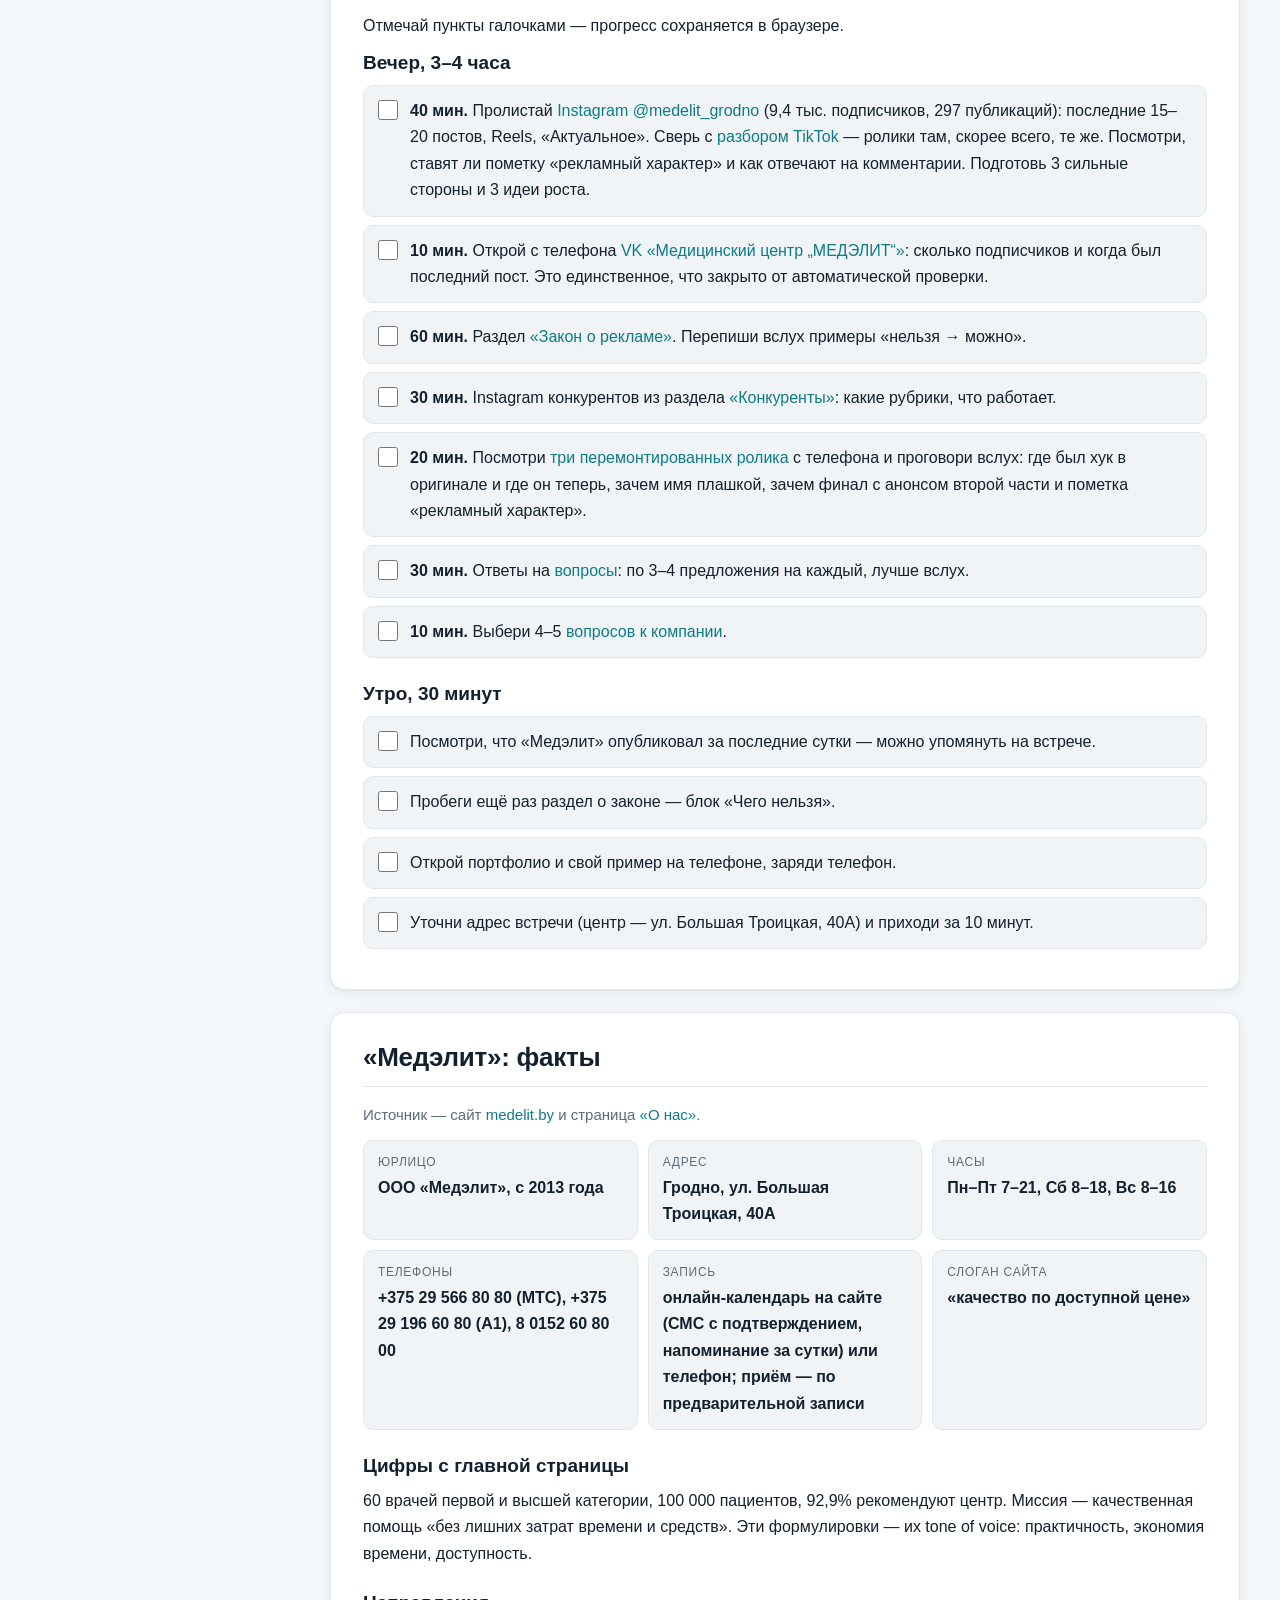
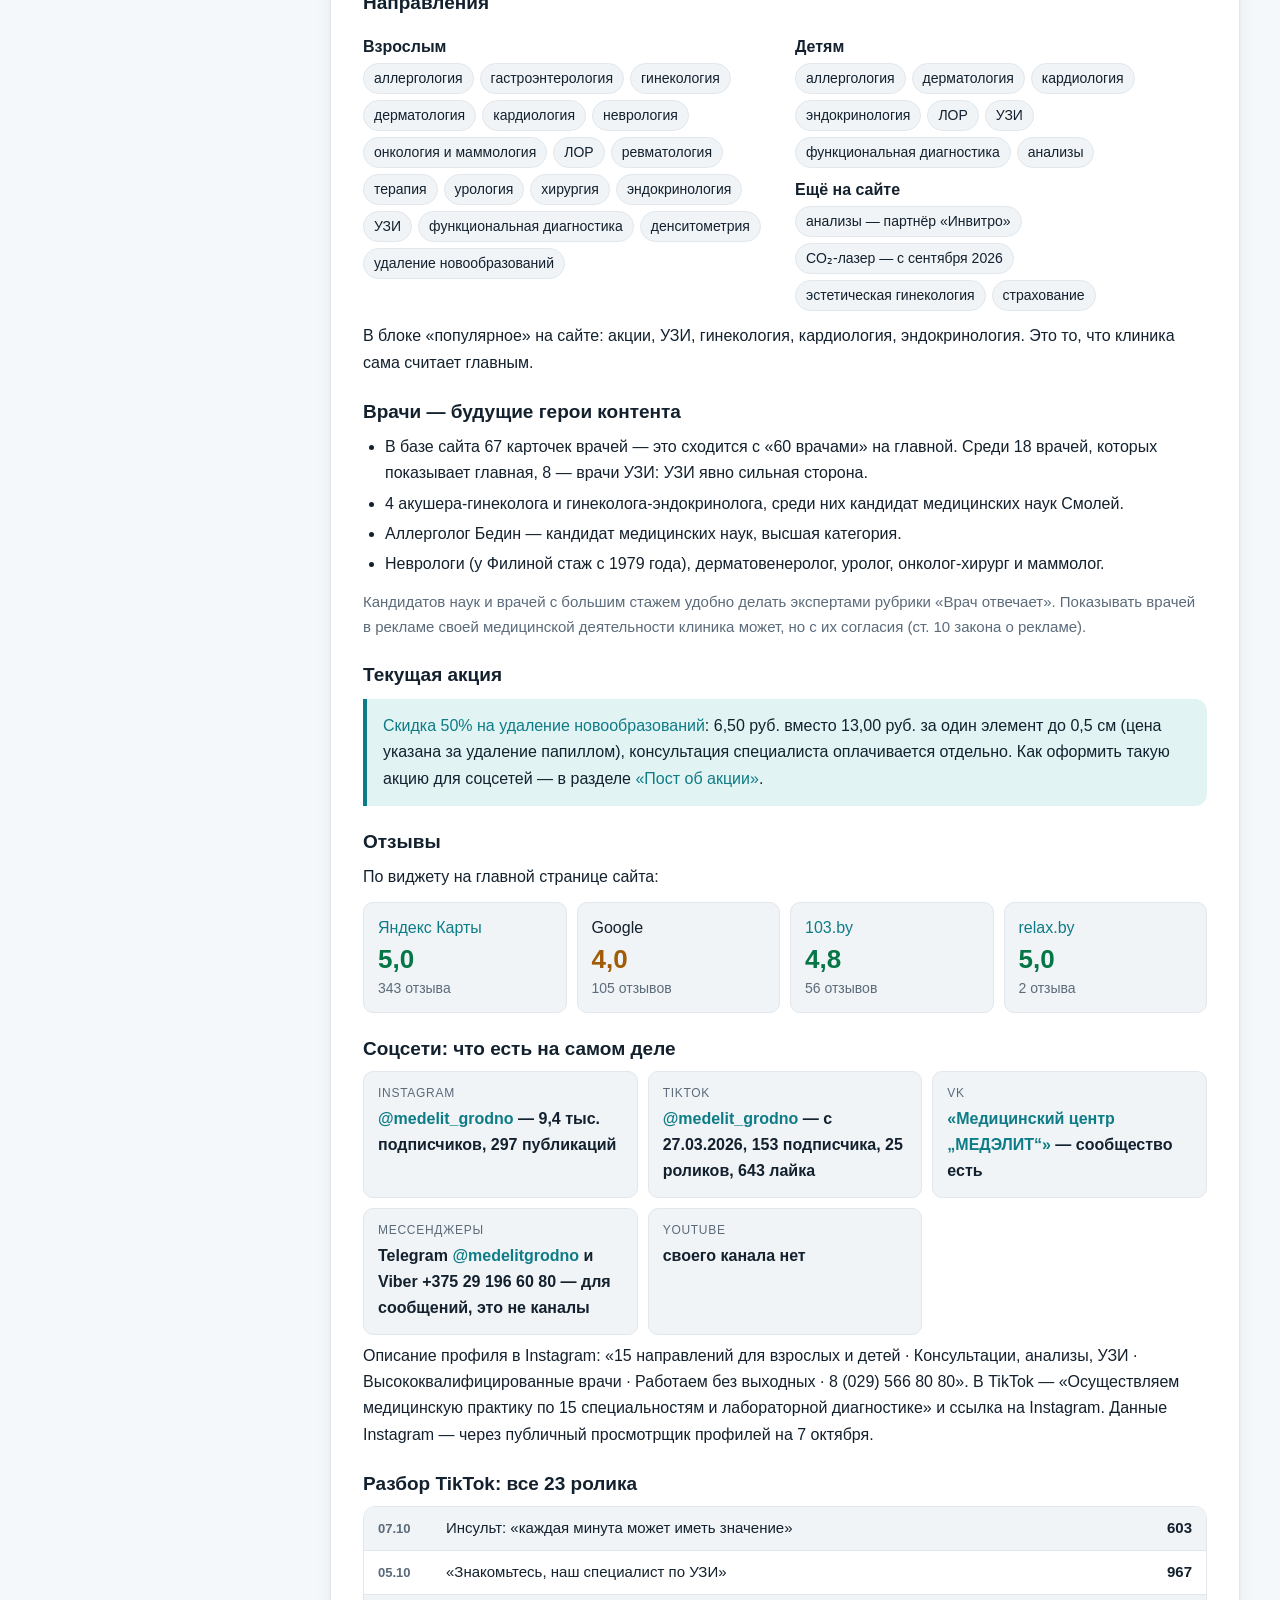
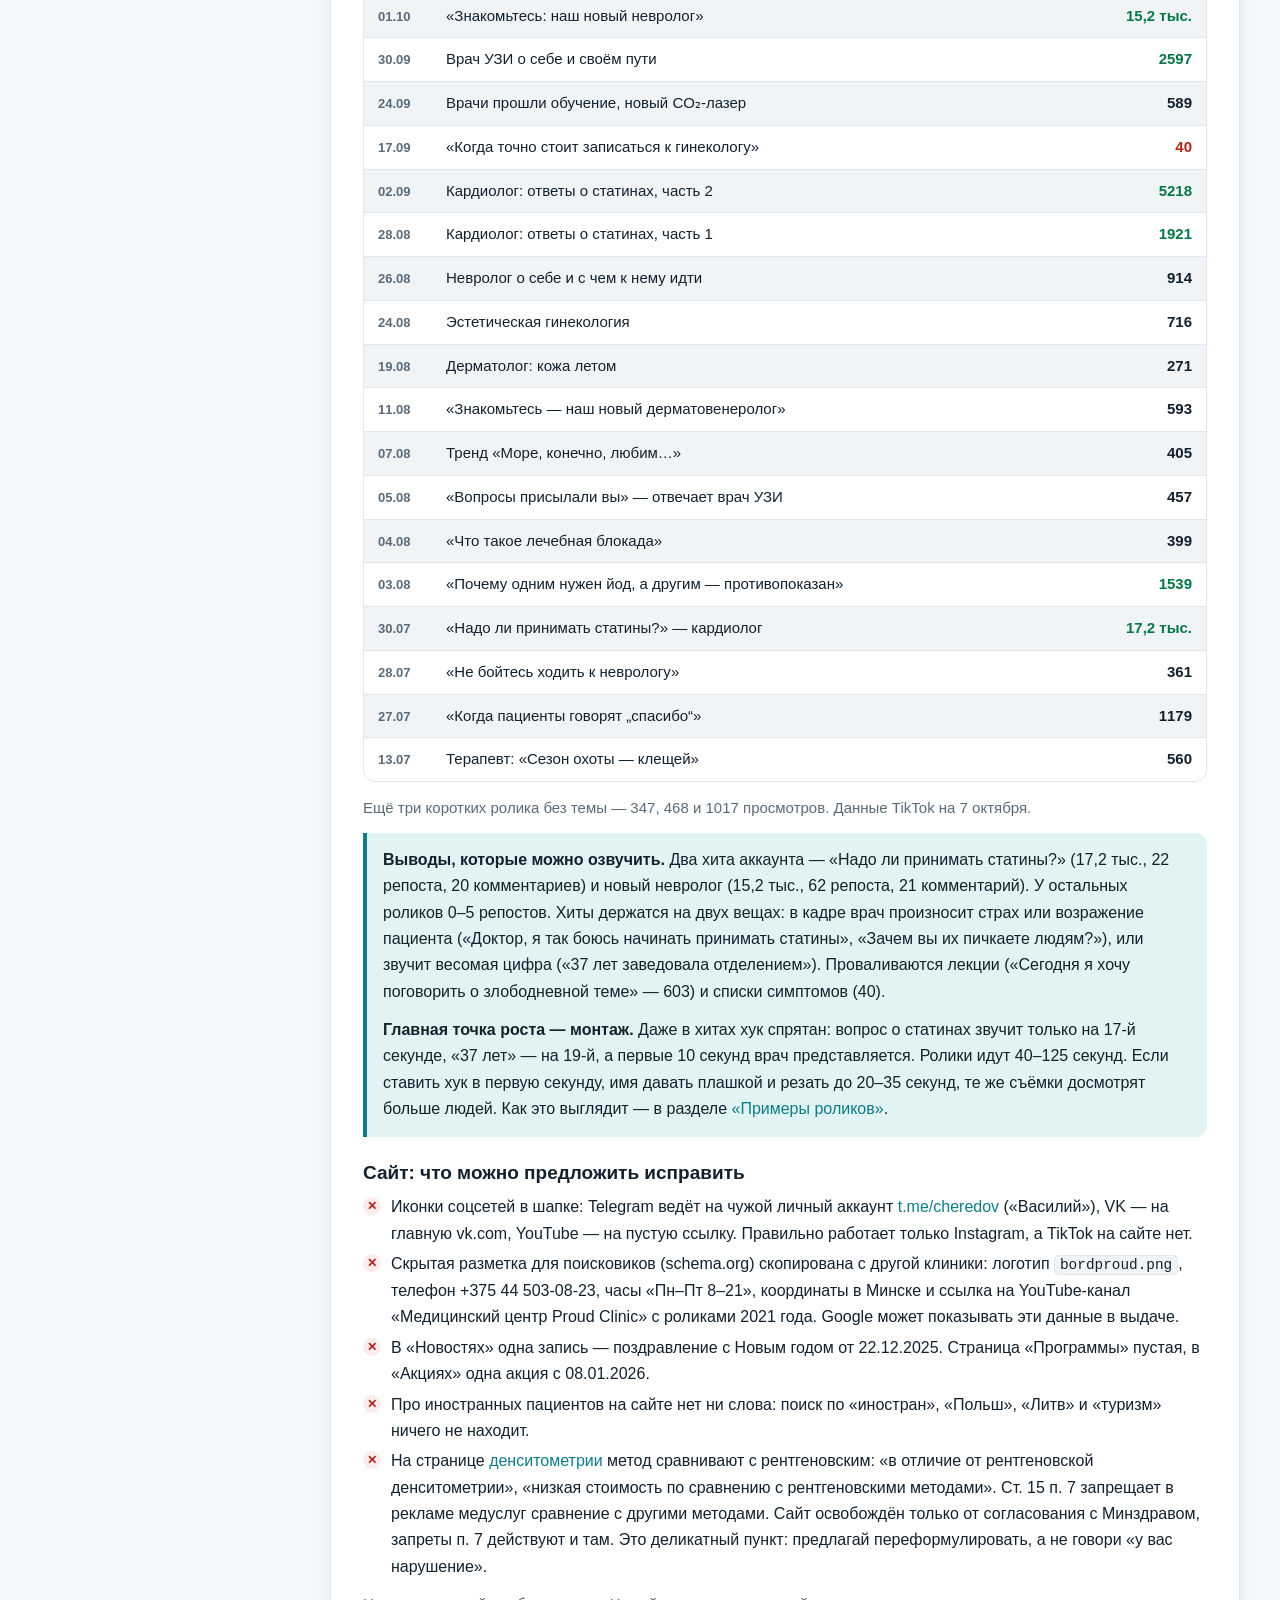
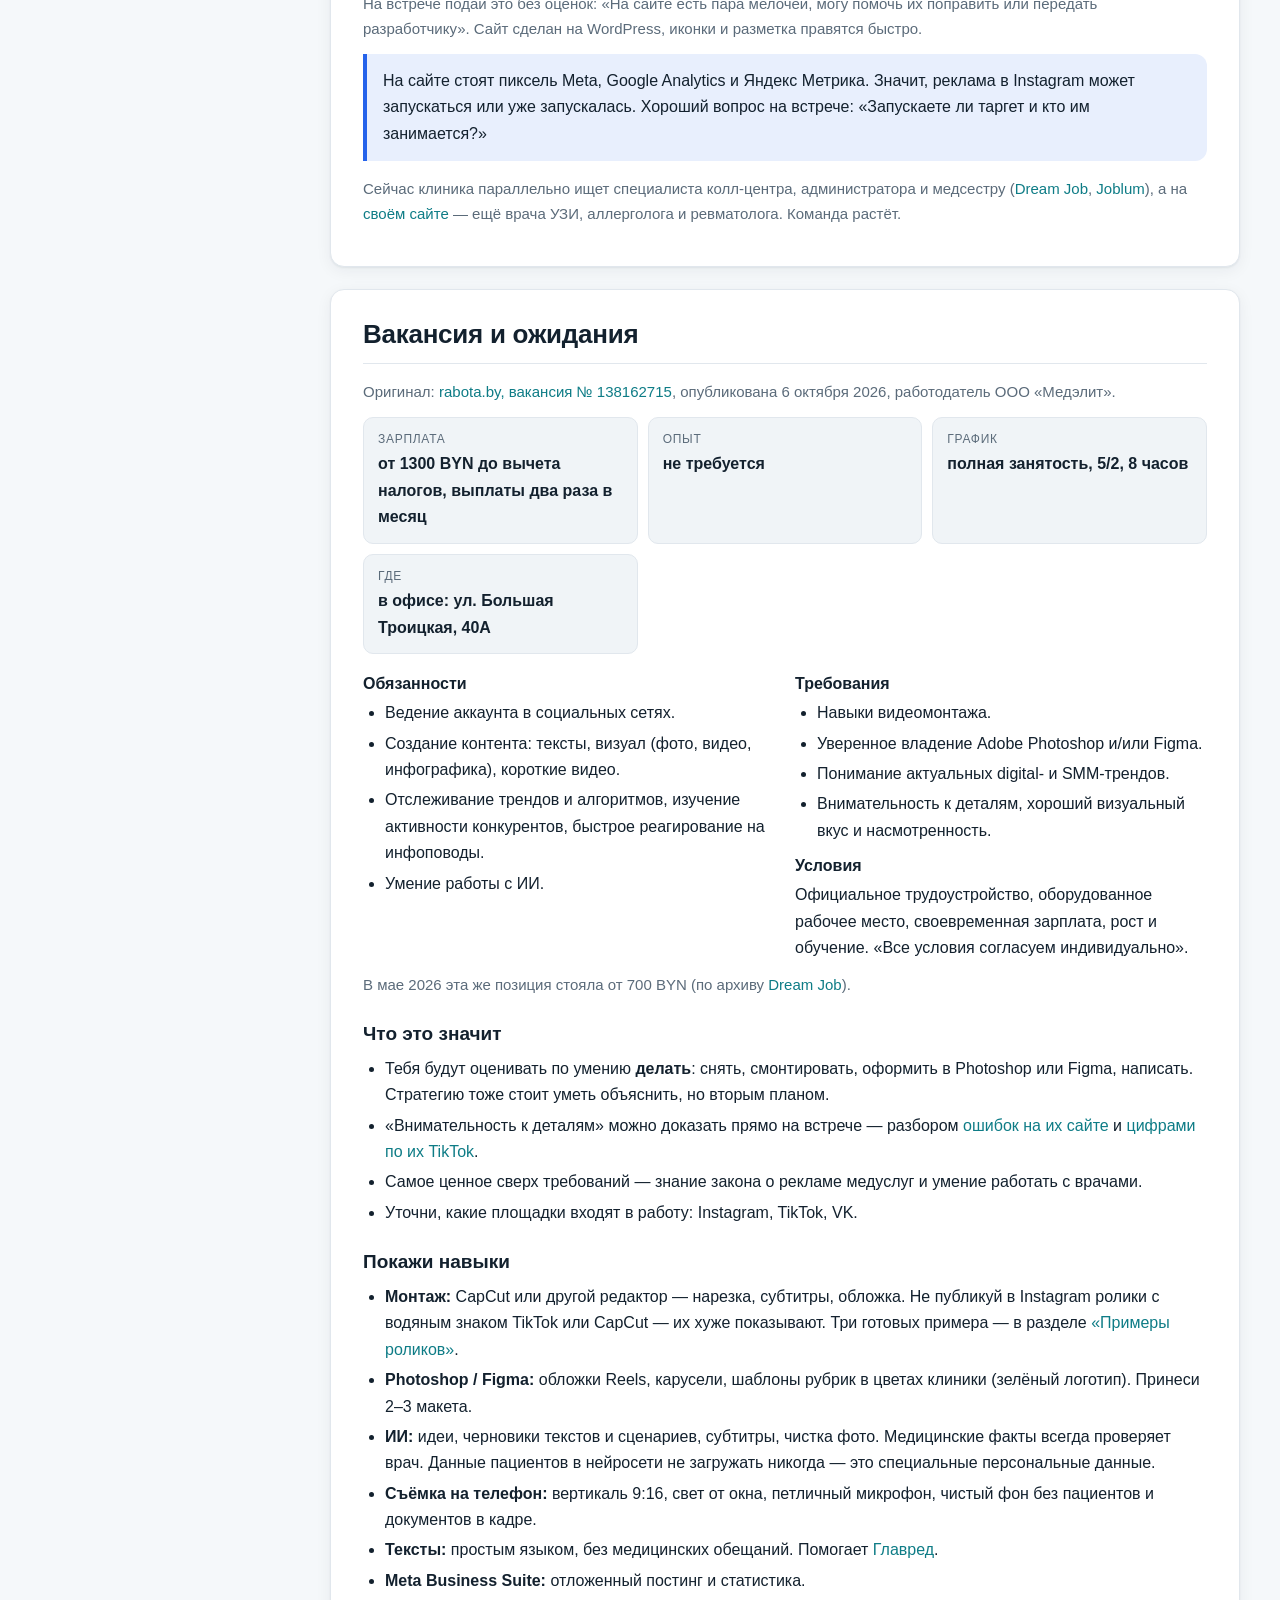
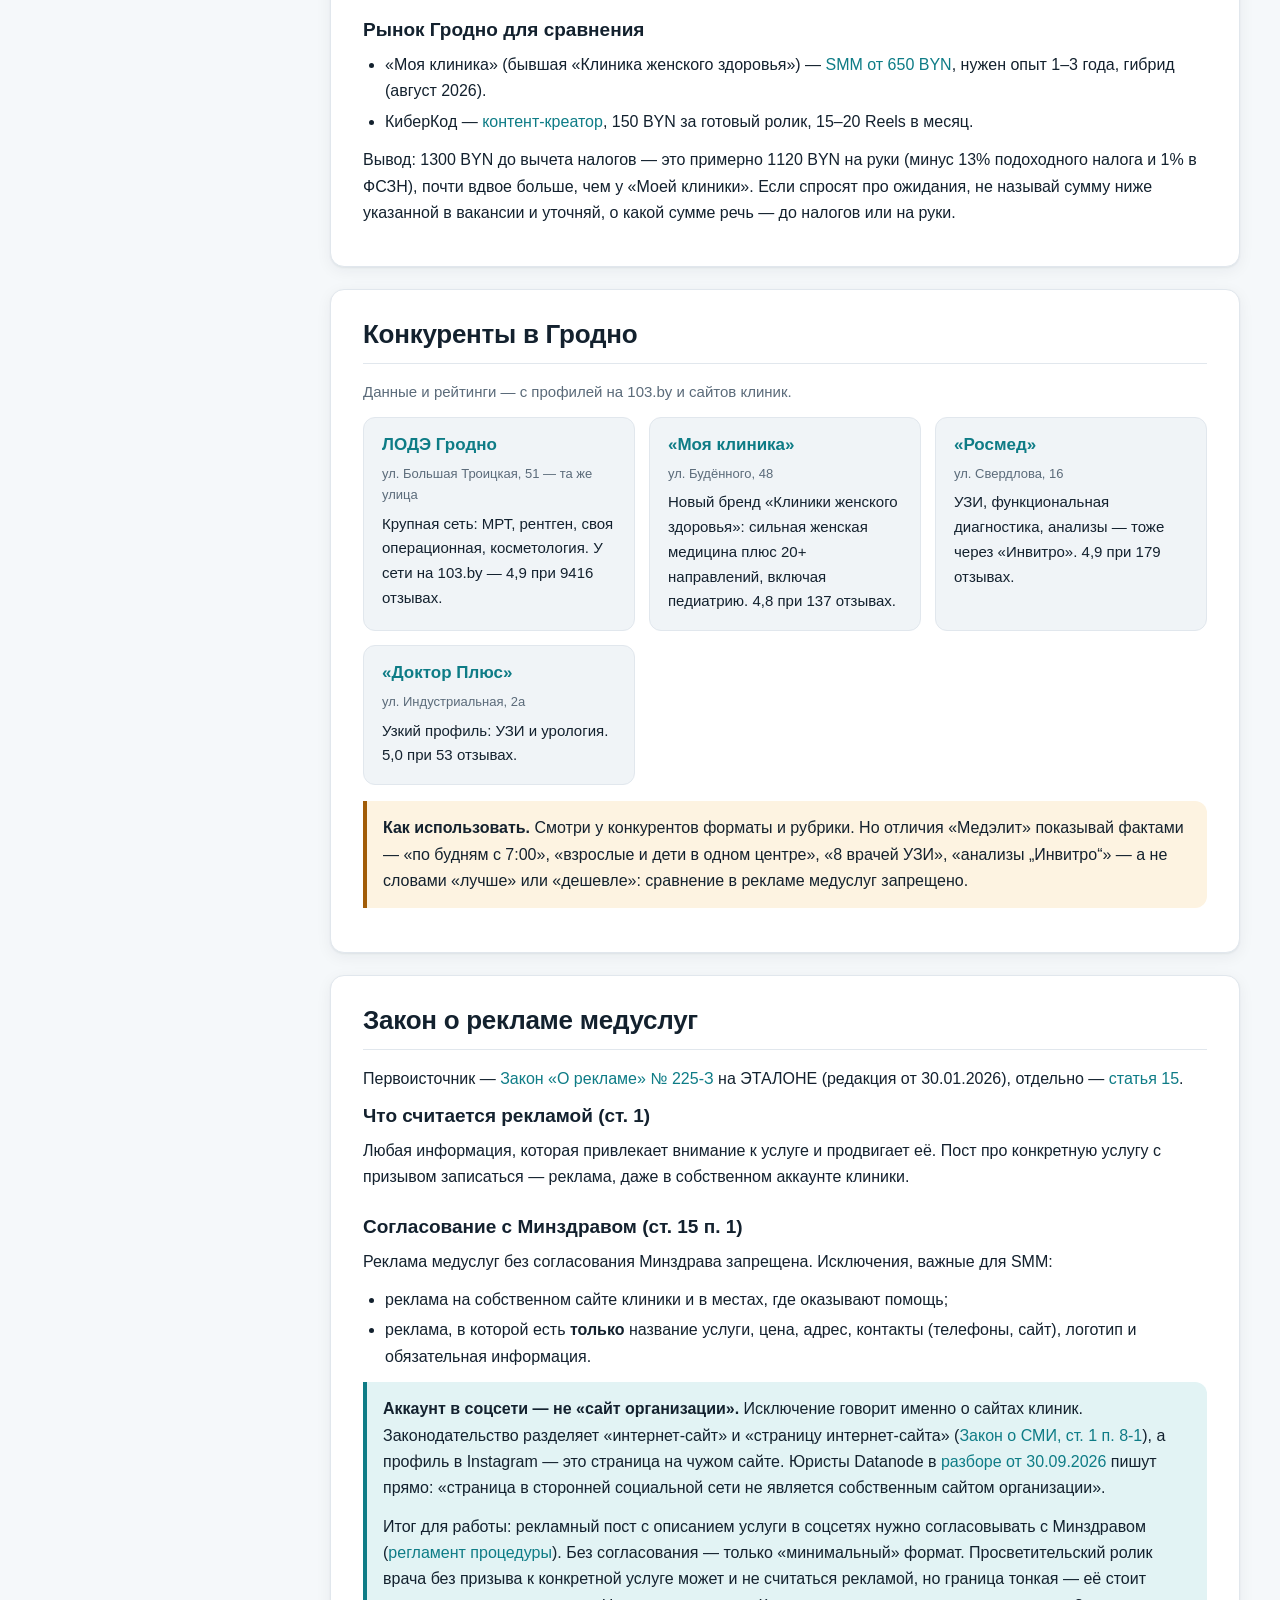
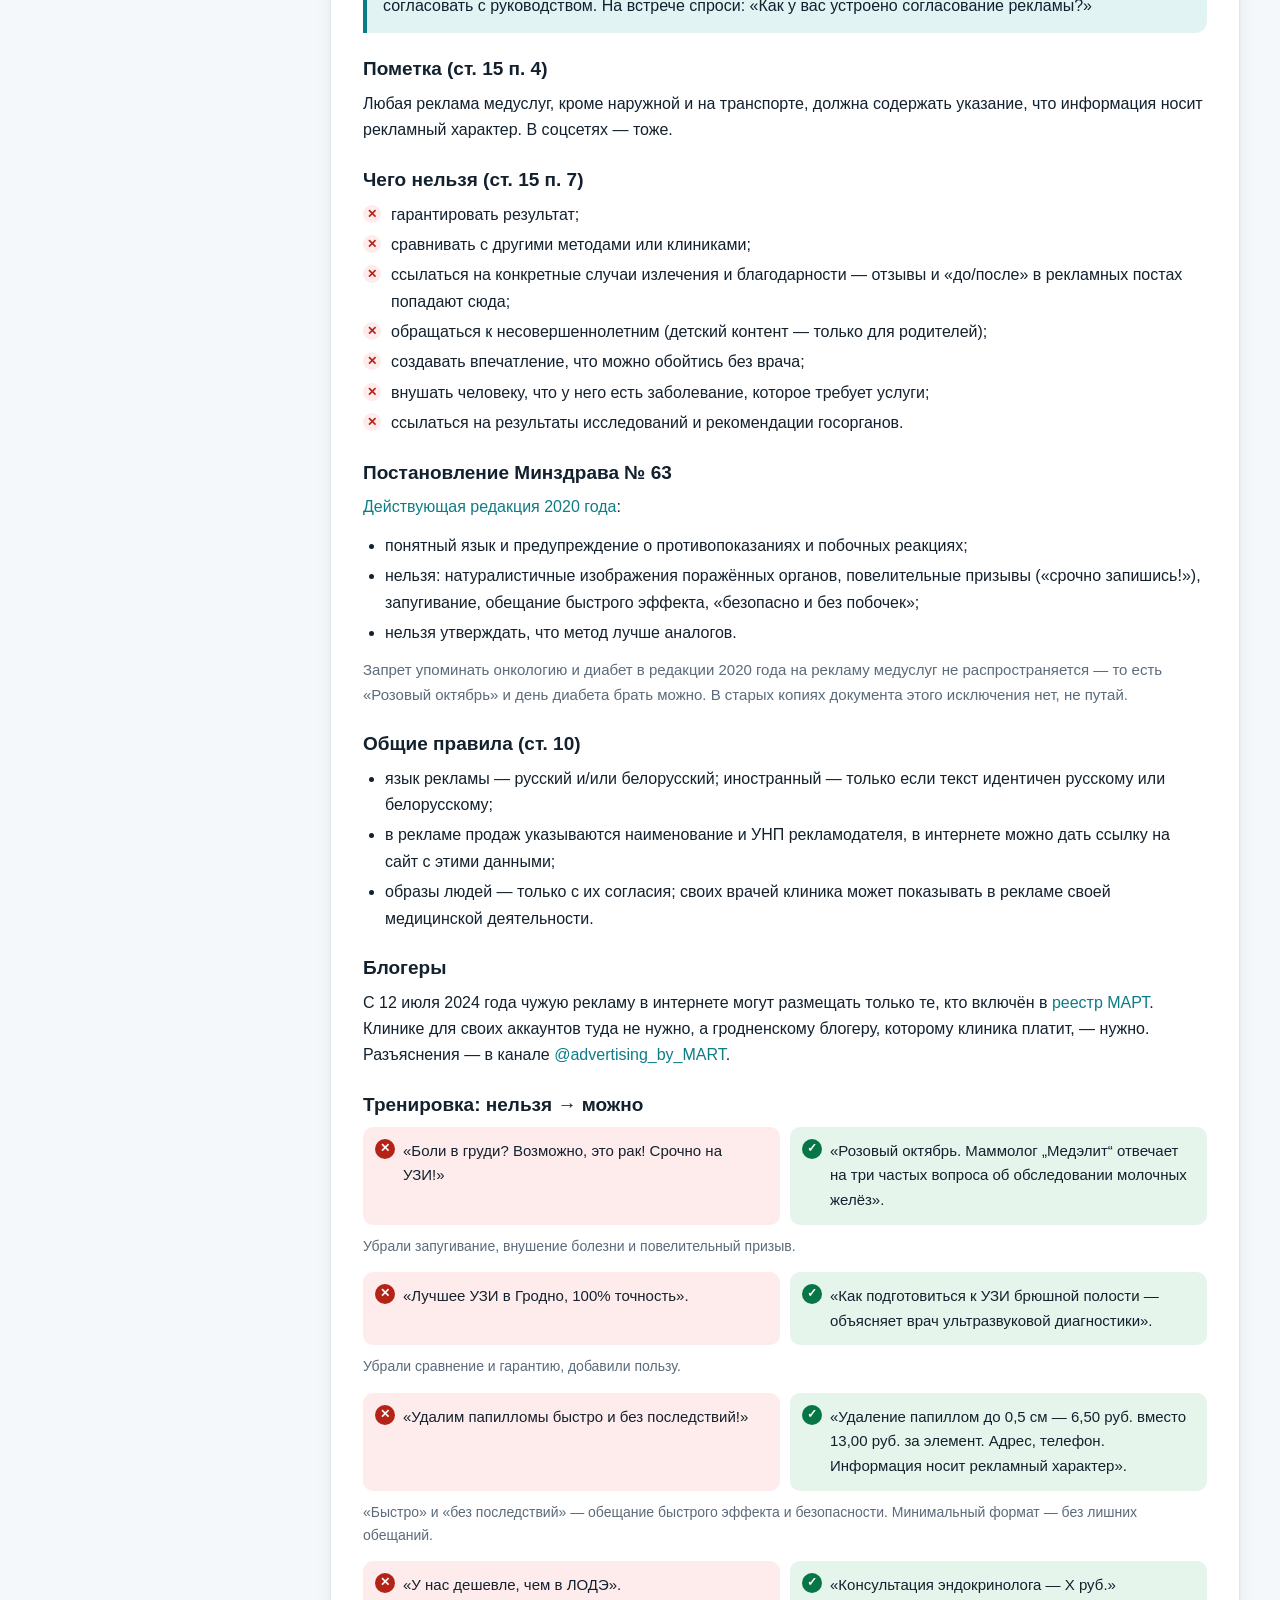
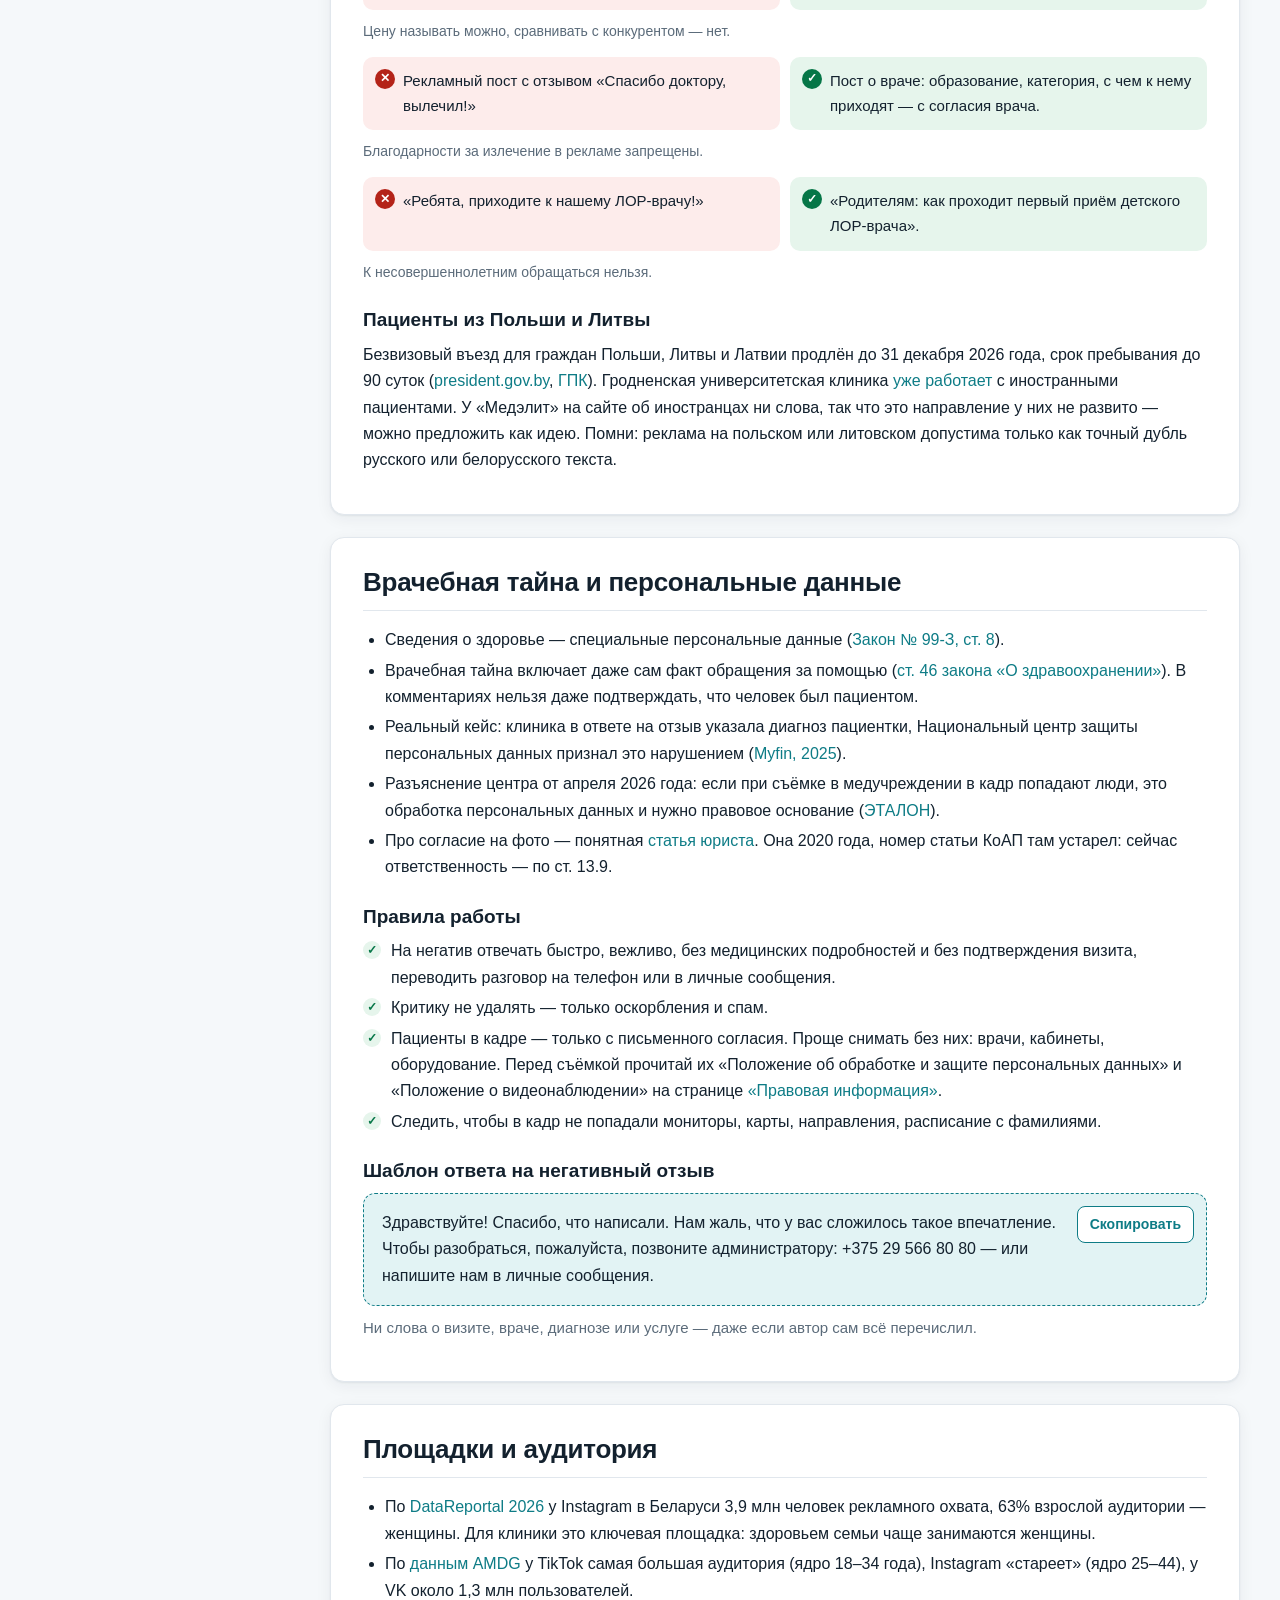
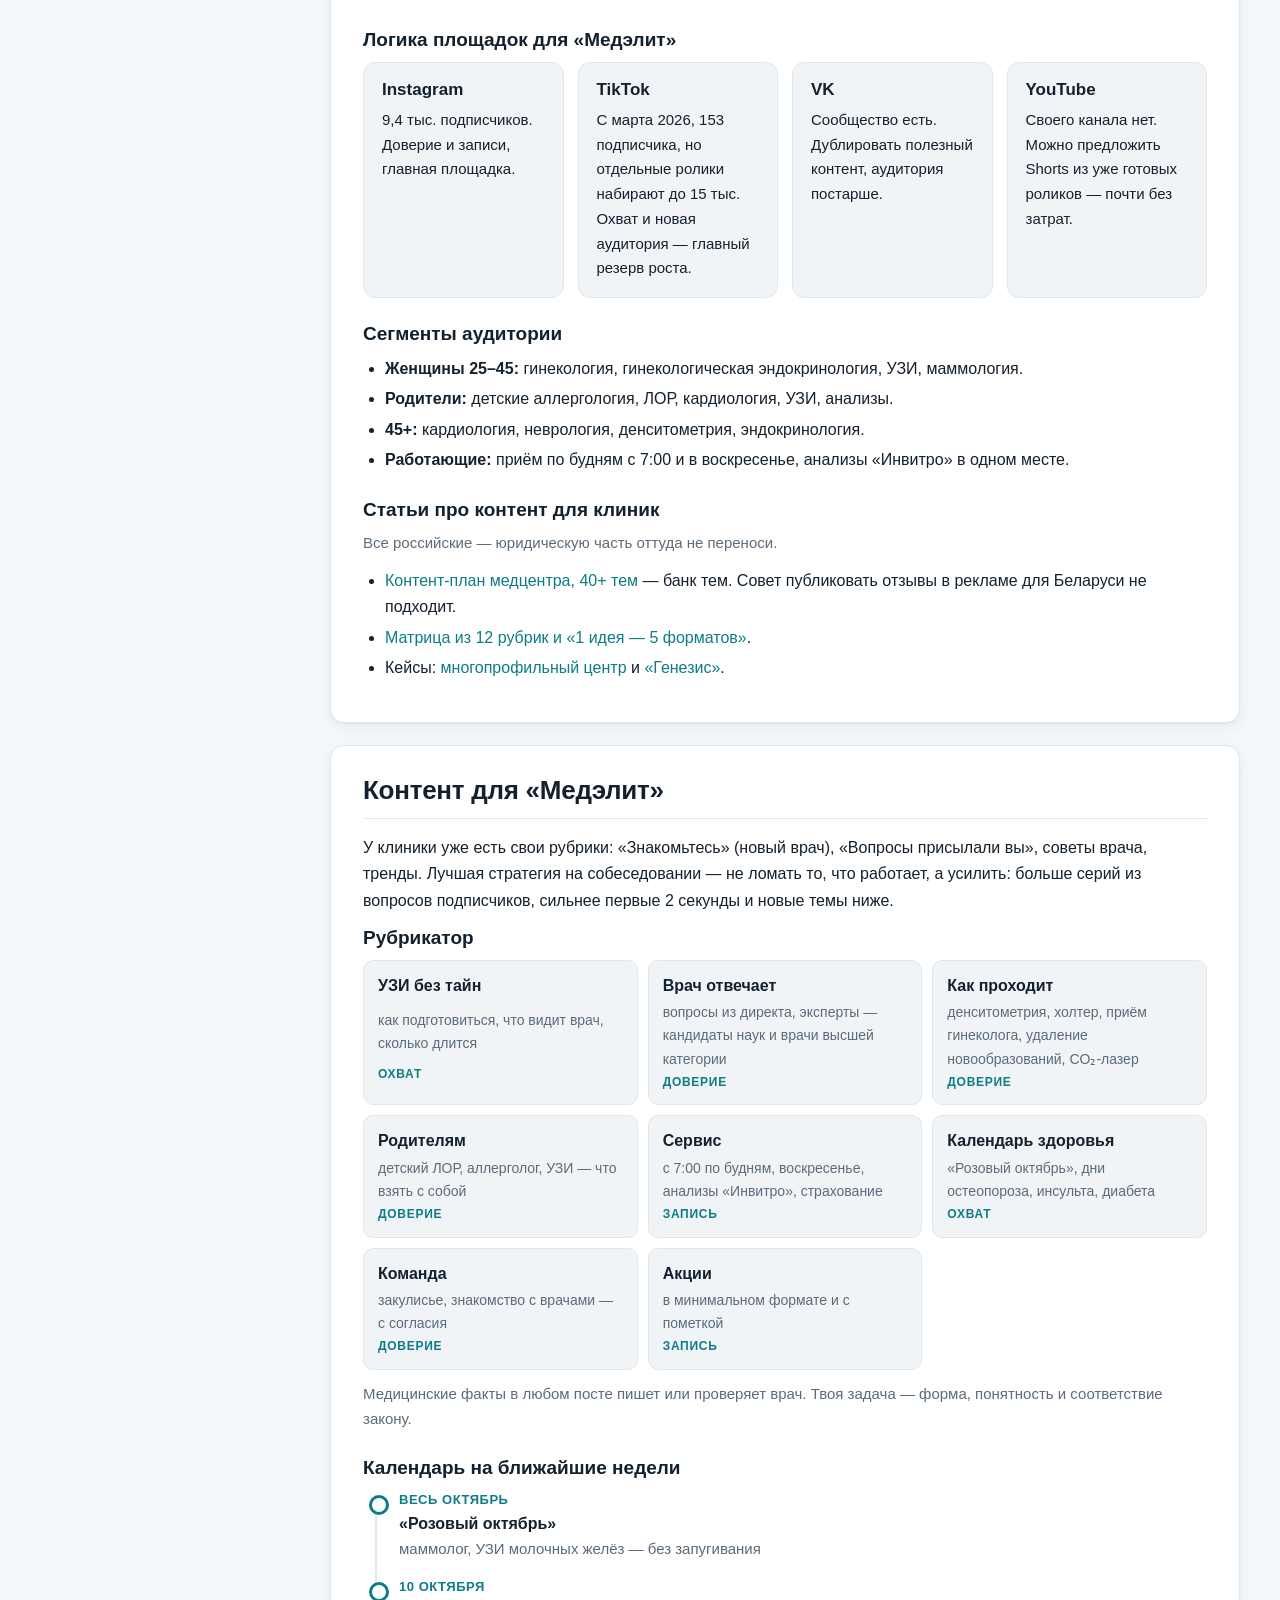
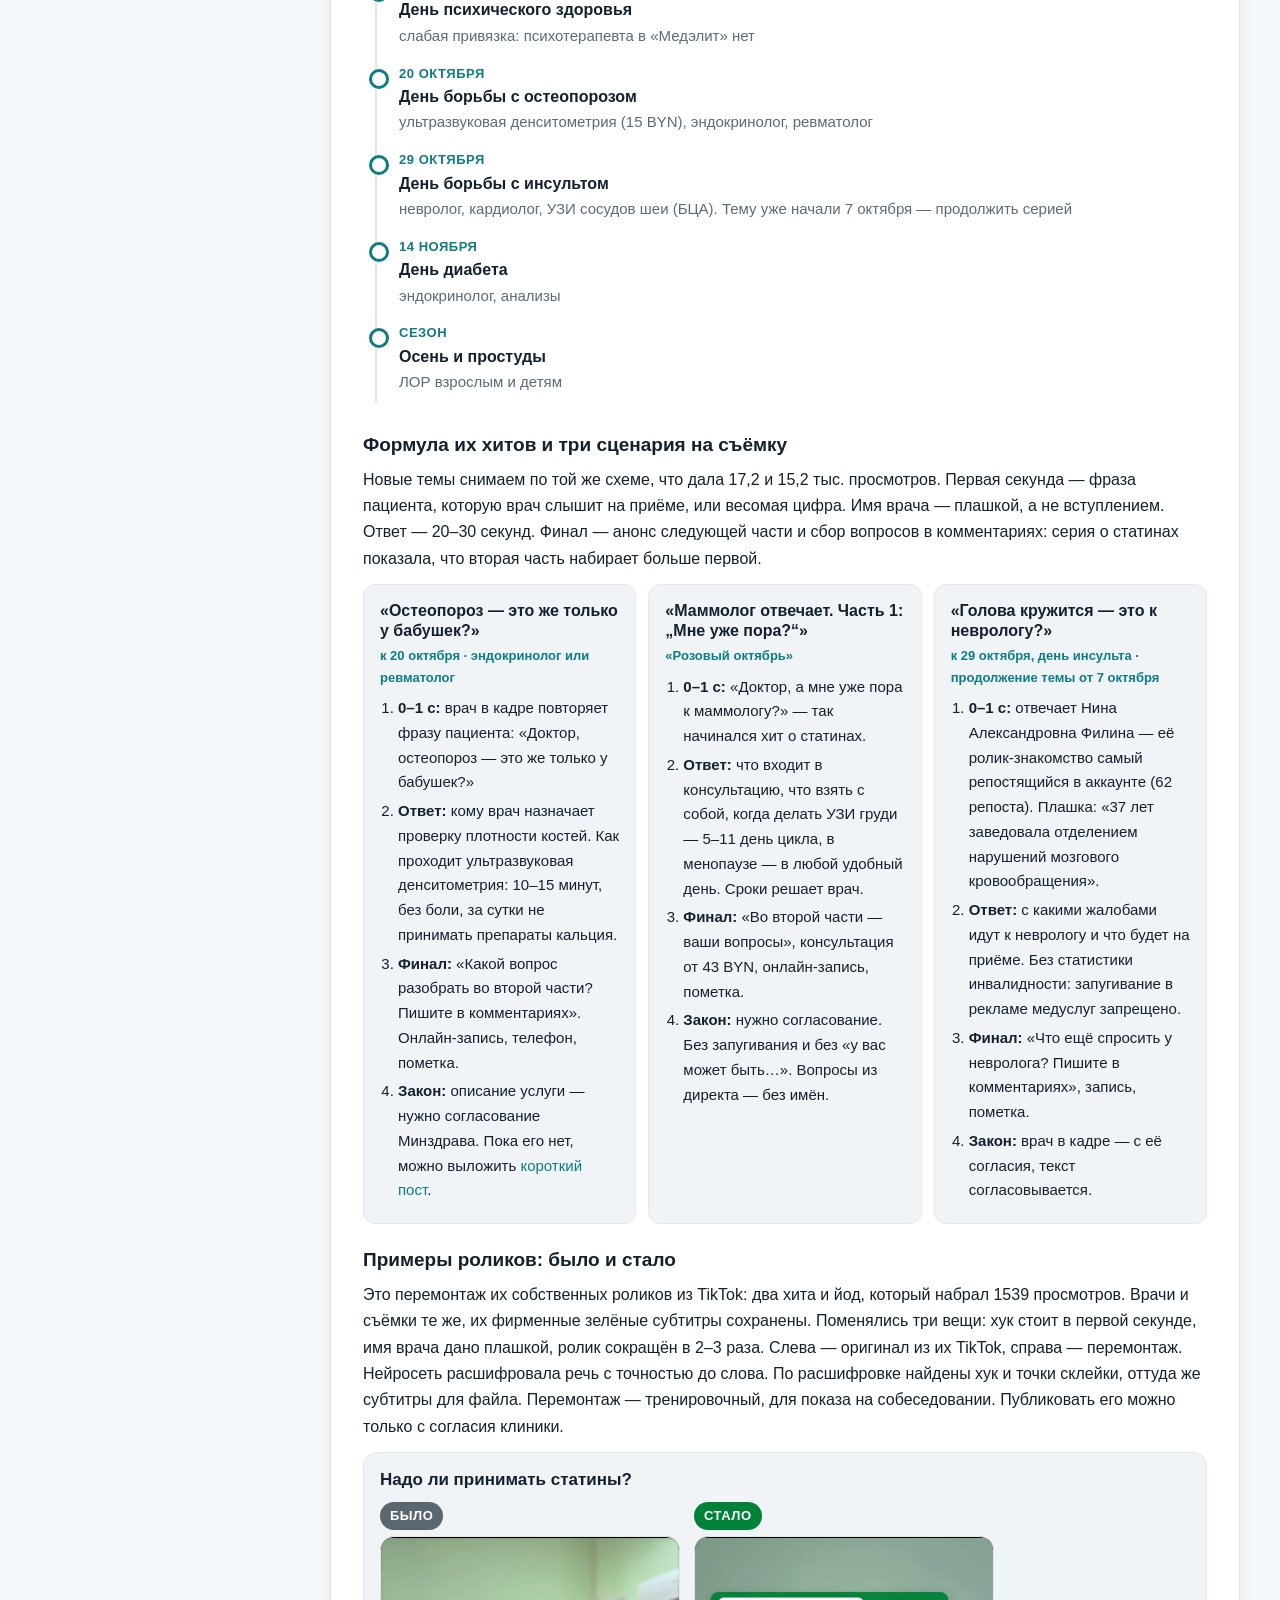
==== commit 1a4d000a: "feat: show original TikTok videos next to the re-cuts Each reel is now a before/after pair with the " ====
--- a/index.html
+++ b/index.html
@@ -572,37 +572,72 @@
         </article>
       </div>
 
-      <h3 id="roliki">Примеры роликов</h3>
-      <p>Это перемонтаж их собственных роликов из TikTok: два хита и йод, который набрал 1539 просмотров. Врачи и съёмки те же, их фирменные зелёные субтитры сохранены. Поменялись три вещи: хук стоит в первой секунде, имя врача дано плашкой, ролик сокращён в 2–3 раза. Нейросеть расшифровала речь с точностью до слова. По расшифровке найдены хук и точки склейки, оттуда же субтитры для файла. Перемонтаж — тренировочный, для показа на собеседовании. Публиковать его можно только с согласия клиники.</p>
-      <div class="reel-notes">
-        <p><b>Статины.</b> Было 62 с, вопрос «Доктор, а мне уже надо принимать статины?» звучал на 17-й секунде. Стало 24 с, вопрос — первая фраза. Убраны «спасающая от инфарктов» и «самые изученные препараты»: обещания эффекта в рекламе медуслуг лучше не давать. Финал анонсирует их же вторую часть, которая набрала 5218.</p>
-        <p><b>Невролог.</b> Было 40 с, «37 лет заведовала отделением» звучало на 19-й секунде. Стало 24 с, ролик с этой фразы начинается, цифра вынесена в заголовок. Финал — сбор вопросов к 29 октября.</p>
-        <p><b>Йод.</b> Было 82 с, с вступлением и вставками. Стало 32 с: вопрос «Йод нужен всем?» и ответ врача — «меньше йода — меньше гормонов», но при аутоиммунном тиреоидите йод может усилить аутоиммунный процесс.</p>
-      </div>
-      <p class="reels-hint">На телефоне листай ролики вбок.</p>
-      <div class="reels">
-        <figure class="reel">
-          <video controls playsinline preload="metadata" poster="assets/videos/statiny-chast-1.jpg">
-            <source src="assets/videos/statiny-chast-1.mp4" type="video/mp4">
-            <track kind="captions" srclang="ru" label="Русские субтитры" src="assets/videos/statiny-chast-1.vtt">
-          </video>
-          <figcaption><b>Надо ли принимать статины?</b><span>было 62 с · стало 24 с</span></figcaption>
-        </figure>
-        <figure class="reel">
-          <video controls playsinline preload="metadata" poster="assets/videos/nevrolog-37-let.jpg">
-            <source src="assets/videos/nevrolog-37-let.mp4" type="video/mp4">
-            <track kind="captions" srclang="ru" label="Русские субтитры" src="assets/videos/nevrolog-37-let.vtt">
-          </video>
-          <figcaption><b>Знакомьтесь: невролог</b><span>было 40 с · стало 24 с</span></figcaption>
-        </figure>
-        <figure class="reel">
-          <video controls playsinline preload="metadata" poster="assets/videos/endokrinolog-yod.jpg">
-            <source src="assets/videos/endokrinolog-yod.mp4" type="video/mp4">
-            <track kind="captions" srclang="ru" label="Русские субтитры" src="assets/videos/endokrinolog-yod.vtt">
-          </video>
-          <figcaption><b>Йод нужен всем?</b><span>было 82 с · стало 32 с</span></figcaption>
-        </figure>
-      </div>
+      <h3 id="roliki">Примеры роликов: было и стало</h3>
+      <p>Это перемонтаж их собственных роликов из TikTok: два хита и йод, который набрал 1539 просмотров. Врачи и съёмки те же, их фирменные зелёные субтитры сохранены. Поменялись три вещи: хук стоит в первой секунде, имя врача дано плашкой, ролик сокращён в 2–3 раза. Слева — оригинал из их TikTok, справа — перемонтаж. Нейросеть расшифровала речь с точностью до слова. По расшифровке найдены хук и точки склейки, оттуда же субтитры для файла. Перемонтаж — тренировочный, для показа на собеседовании. Публиковать его можно только с согласия клиники.</p>
+      <p class="reels-hint">На телефоне видео идут парами: слева оригинал, справа перемонтаж.</p>
+      <article class="pair">
+        <h4>Надо ли принимать статины?</h4>
+        <div class="pair-videos">
+          <figure class="reel was">
+            <span class="reel-tag">Было</span>
+            <video controls playsinline preload="metadata" poster="assets/videos/statiny-original.jpg">
+              <source src="assets/videos/statiny-original.mp4" type="video/mp4">
+            </video>
+            <figcaption>62 с · хук на 17-й секунде · 17,2 тыс. просмотров</figcaption>
+          </figure>
+          <figure class="reel now">
+            <span class="reel-tag">Стало</span>
+            <video controls playsinline preload="metadata" poster="assets/videos/statiny-chast-1.jpg">
+              <source src="assets/videos/statiny-chast-1.mp4" type="video/mp4">
+              <track kind="captions" srclang="ru" label="Русские субтитры" src="assets/videos/statiny-chast-1.vtt">
+            </video>
+            <figcaption>24 с · хук в первую секунду</figcaption>
+          </figure>
+        </div>
+        <p>Первые 16 секунд врач здоровается и представляется, вопрос «Доктор, а мне уже надо принимать статины?» звучит только потом. В перемонтаже он — первая фраза, имя дано плашкой. Убраны «спасающая от инфарктов» и «самые изученные препараты»: обещания эффекта в рекламе медуслуг лучше не давать. Финал анонсирует их же вторую часть, которая набрала 5218.</p>
+      </article>
+      <article class="pair">
+        <h4>Знакомьтесь: невролог</h4>
+        <div class="pair-videos">
+          <figure class="reel was">
+            <span class="reel-tag">Было</span>
+            <video controls playsinline preload="metadata" poster="assets/videos/nevrolog-original.jpg">
+              <source src="assets/videos/nevrolog-original.mp4" type="video/mp4">
+            </video>
+            <figcaption>40 с · «37 лет» на 19-й секунде · 15,2 тыс. просмотров</figcaption>
+          </figure>
+          <figure class="reel now">
+            <span class="reel-tag">Стало</span>
+            <video controls playsinline preload="metadata" poster="assets/videos/nevrolog-37-let.jpg">
+              <source src="assets/videos/nevrolog-37-let.mp4" type="video/mp4">
+              <track kind="captions" srclang="ru" label="Русские субтитры" src="assets/videos/nevrolog-37-let.vtt">
+            </video>
+            <figcaption>24 с · цифра в первую секунду</figcaption>
+          </figure>
+        </div>
+        <p>В оригинале ролик начинается с имени, а самое сильное — «37 лет заведовала отделением» — звучит на 19-й секунде. В перемонтаже ролик с этой фразы начинается, цифра вынесена в заголовок. Финал — сбор вопросов к неврологу ко Дню борьбы с инсультом 29 октября.</p>
+      </article>
+      <article class="pair">
+        <h4>Йод нужен всем?</h4>
+        <div class="pair-videos">
+          <figure class="reel was">
+            <span class="reel-tag">Было</span>
+            <video controls playsinline preload="metadata" poster="assets/videos/endokrinolog-yod-original.jpg">
+              <source src="assets/videos/endokrinolog-yod-original.mp4" type="video/mp4">
+            </video>
+            <figcaption>82 с · вступление и вставки · 1539 просмотров</figcaption>
+          </figure>
+          <figure class="reel now">
+            <span class="reel-tag">Стало</span>
+            <video controls playsinline preload="metadata" poster="assets/videos/endokrinolog-yod.jpg">
+              <source src="assets/videos/endokrinolog-yod.mp4" type="video/mp4">
+              <track kind="captions" srclang="ru" label="Русские субтитры" src="assets/videos/endokrinolog-yod.vtt">
+            </video>
+            <figcaption>32 с · вопрос и ответ</figcaption>
+          </figure>
+        </div>
+        <p>Оригинал — лекция: представление, «как йод влияет на щитовидную железу», вставки со стоковыми картинками. В перемонтаже вопрос «Йод нужен всем?» висит с первой секунды, а ответ врача собран в одну мысль: меньше йода — меньше гормонов, но при аутоиммунном тиреоидите йод может усилить аутоиммунный процесс.</p>
+      </article>
 
       <h3 id="akciya-post">Пост об акции в минимальном формате</h3>
       <p>Только то, что разрешено без согласования: название услуги, цена, адрес, контакты, логотип и обязательная пометка.</p>
--- a/assets/style.css
+++ b/assets/style.css
@@ -274,19 +274,23 @@
 .script h4 { margin: 0 0 4px; font-size: 16px; }
 .script .when { font-size: 13px; color: var(--accent); font-weight: 600; margin-bottom: 8px; }
 .script ol { padding-left: 18px; margin: 0; font-size: 15px; }
-.reel-notes { border-left: 3px solid var(--accent); padding: 2px 0 2px 14px; margin: 0 0 14px; font-size: 15px; }
-.reel-notes p { margin: 0 0 8px; }
-.reel-notes p:last-child { margin-bottom: 0; }
 .reels-hint { display: none; margin: 0 0 8px; color: var(--muted); font-size: 14px; }
-.reels { display: grid; grid-template-columns: repeat(3, minmax(0, 1fr)); gap: 14px; align-items: start; }
-.reel { margin: 0; min-width: 0; }
+.pair { border: 1px solid var(--border); border-radius: 14px; padding: 16px; margin: 0 0 14px; background: var(--surface-2); }
+.pair h4 { margin: 0 0 12px; font-size: 17px; }
+.pair > p { margin: 12px 0 0; font-size: 15px; }
+.pair-videos { display: grid; grid-template-columns: repeat(2, minmax(0, 300px)); gap: 14px; justify-content: start; align-items: start; }
+.reel { margin: 0; min-width: 0; position: relative; }
 .reel video {
-  width: 100%; aspect-ratio: 9 / 16; height: auto; max-height: 560px; object-fit: contain;
-  display: block; margin: 0 auto; background: #f4faf5; border-radius: 16px; border: 1px solid var(--border);
-}
-.reel figcaption { margin-top: 8px; font-size: 14px; line-height: 1.4; }
-.reel figcaption b { display: block; font-size: 15px; }
-.reel figcaption span { color: var(--muted); }
+  width: 100%; aspect-ratio: 9 / 16; height: auto; max-height: 540px; object-fit: contain;
+  display: block; background: #000; border-radius: 14px; border: 1px solid var(--border);
+}
+.reel-tag {
+  display: inline-block; margin: 0 0 6px;
+  font-size: 13px; font-weight: 700; letter-spacing: .04em; text-transform: uppercase;
+  padding: 3px 10px; border-radius: 999px; color: #fff; background: #5b6770;
+}
+.reel.now .reel-tag { background: #008238; }
+.reel figcaption { margin-top: 8px; font-size: 14px; line-height: 1.4; color: var(--muted); }
 
 .videos { list-style: none; padding: 0; margin: 6px 0 14px; border: 1px solid var(--border); border-radius: 12px; overflow: hidden; }
 .videos li { margin: 0; display: grid; grid-template-columns: 56px 1fr auto; gap: 12px; align-items: baseline; padding: 9px 14px; border-bottom: 1px solid var(--border); font-size: 15px; }
@@ -349,12 +353,7 @@
   .sidebar.open { transform: none; }
   .content { margin-left: 0; padding: calc(var(--topbar) + 20px) 20px 48px; }
   .reels-hint { display: block; }
-  .reels {
-    display: flex; gap: 12px; overflow-x: auto; scroll-snap-type: x mandatory;
-    overscroll-behavior-x: contain; padding: 2px 2px 14px; margin: 0 -2px;
-    -webkit-overflow-scrolling: touch;
-  }
-  .reel { flex: 0 0 min(78vw, 320px); scroll-snap-align: center; }
+  .pair-videos { grid-template-columns: repeat(2, minmax(0, 1fr)); gap: 10px; }
   .reel video { max-height: 70vh; }
 }
 
@@ -368,6 +367,8 @@
   .template { padding-right: 18px; padding-bottom: 56px; }
   .copy-btn { top: auto; bottom: 12px; }
   .week b { display: block; min-width: 0; }
+  .pair { padding: 12px; }
+  .reel figcaption { font-size: 13px; }
 }
 
 /* ---------- print ---------- */
